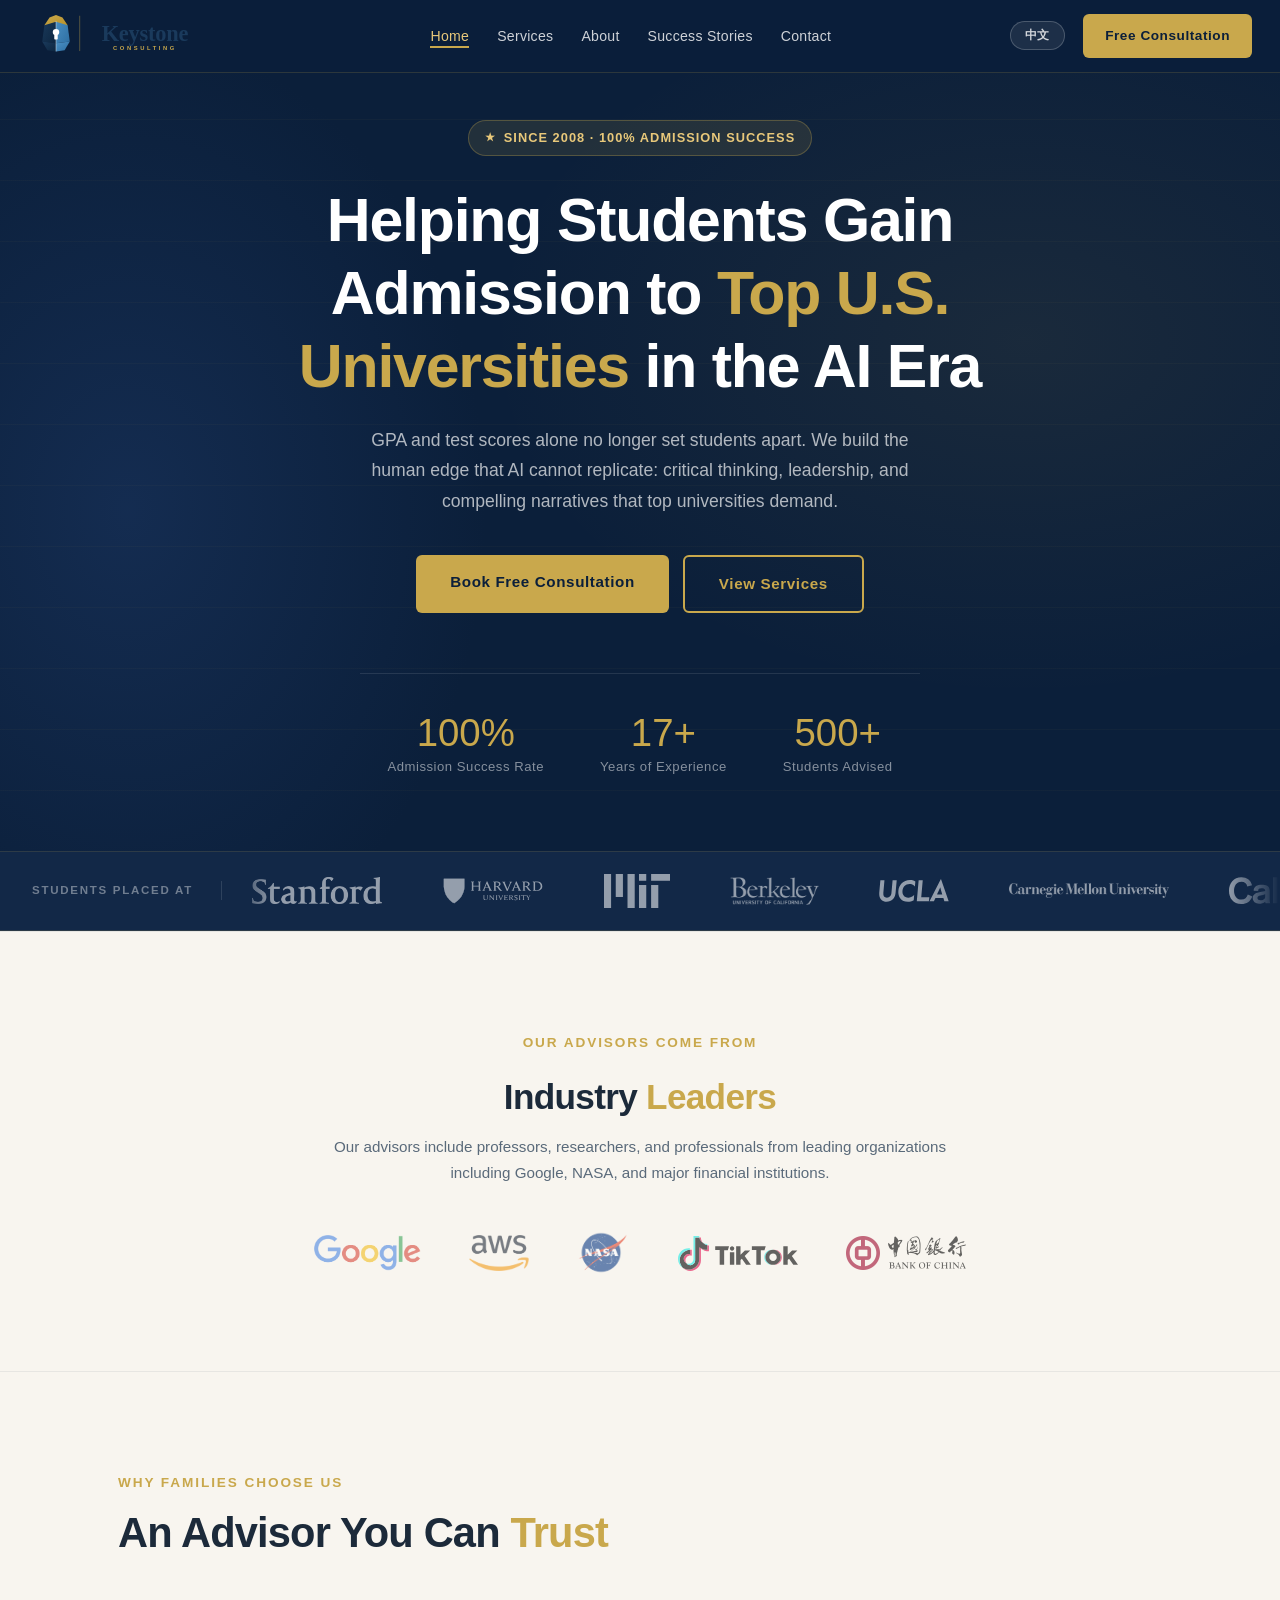
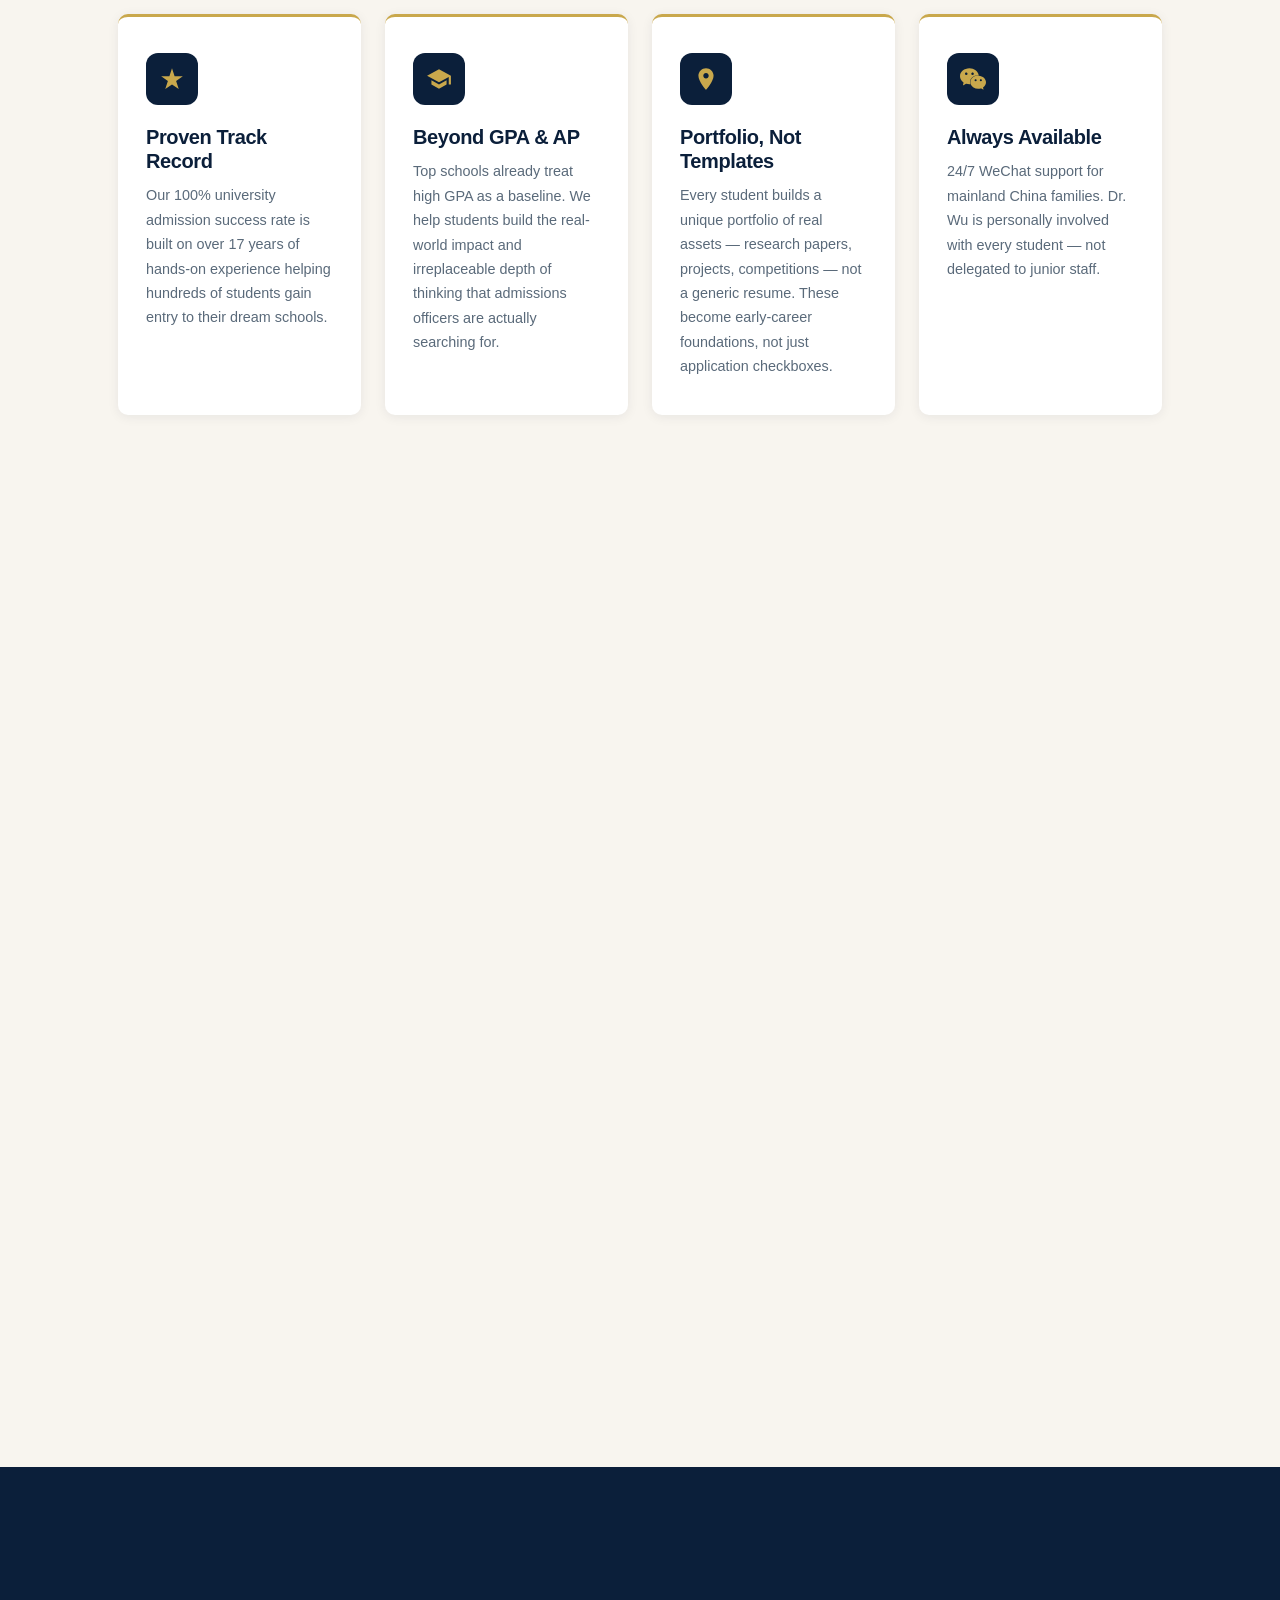
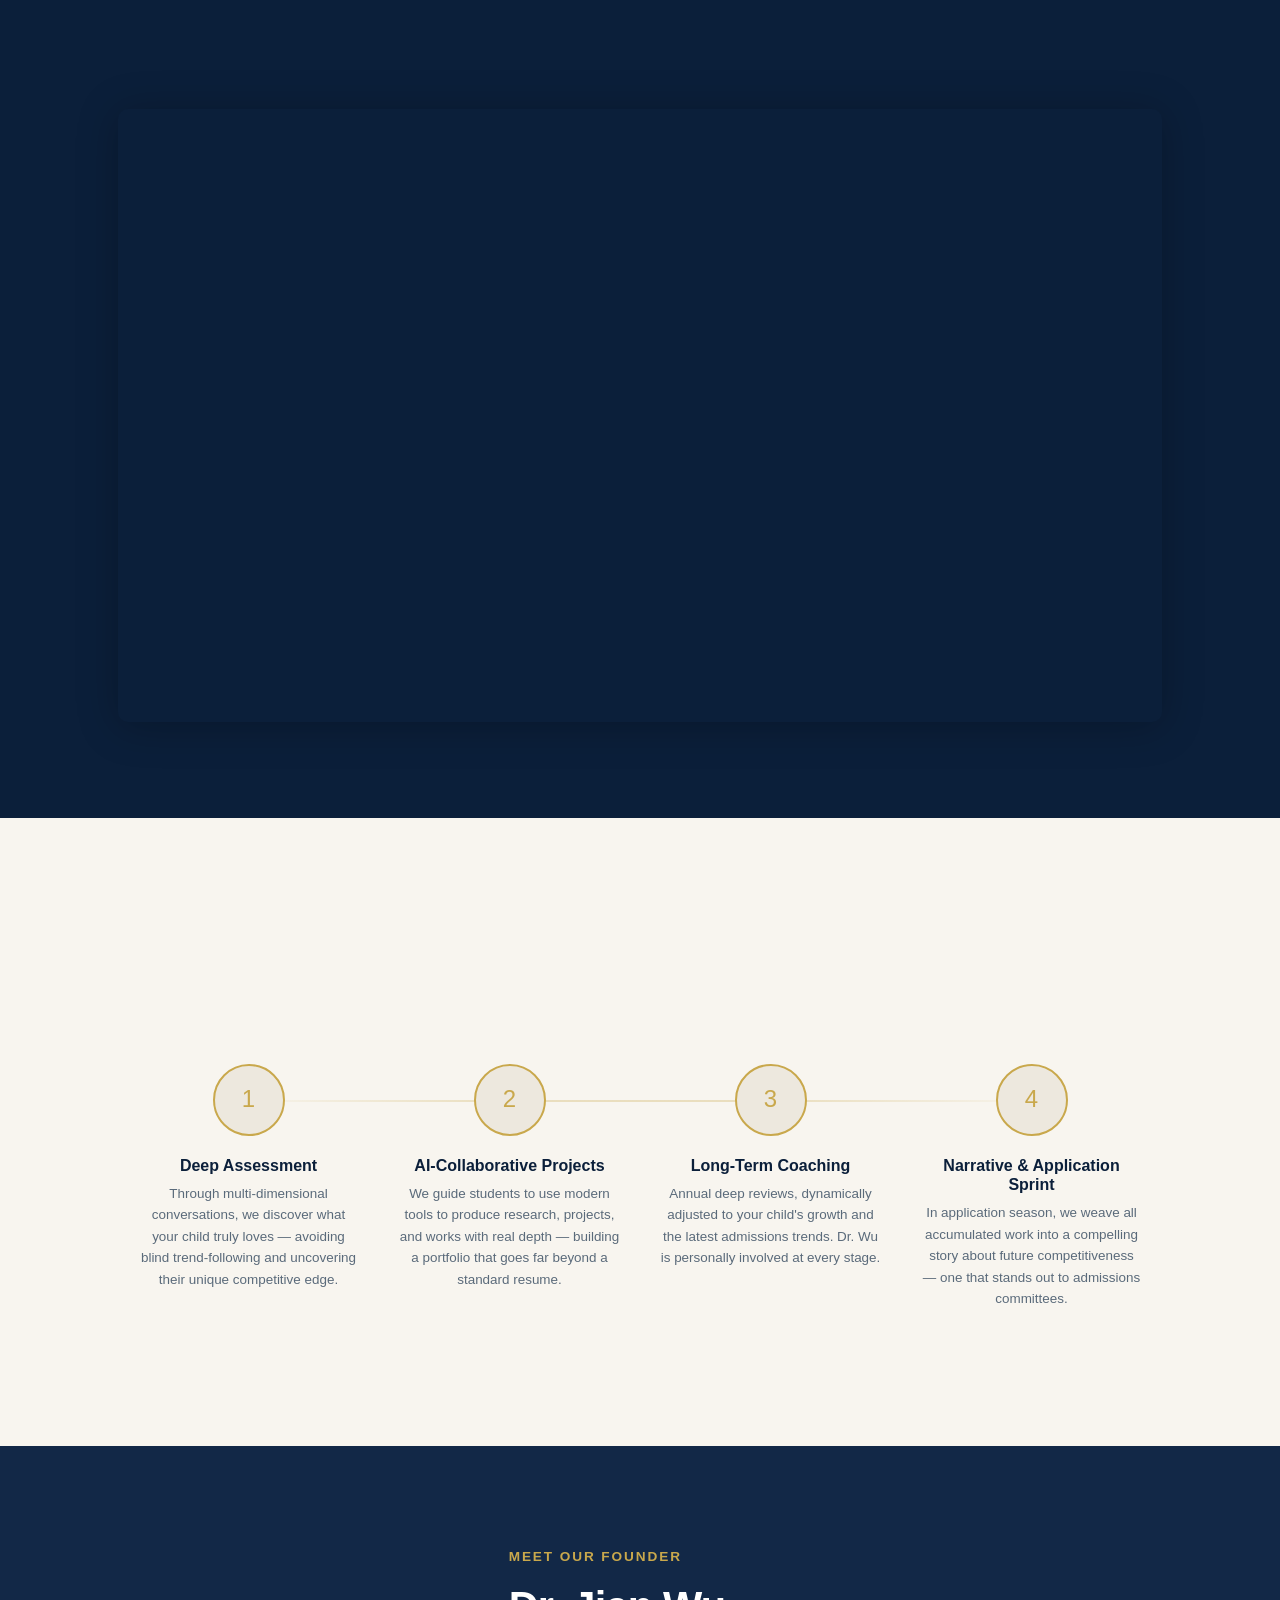
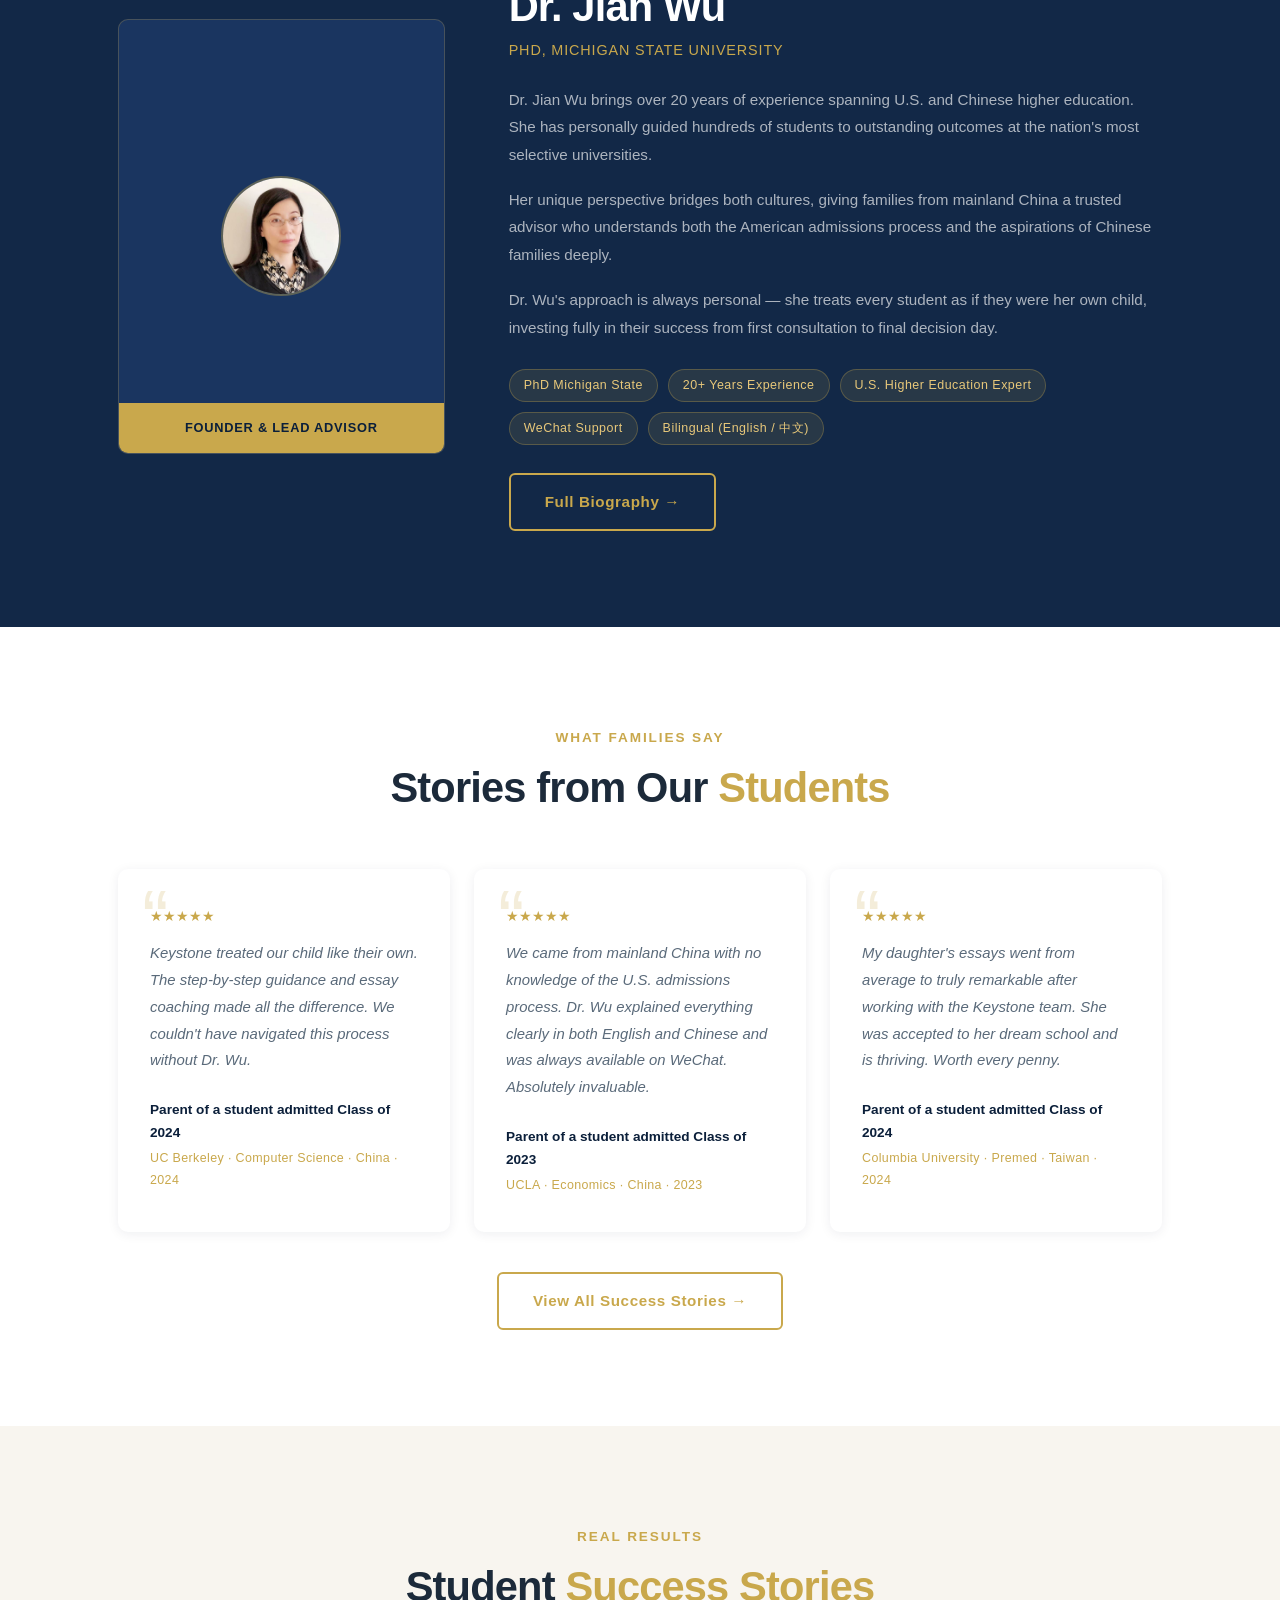
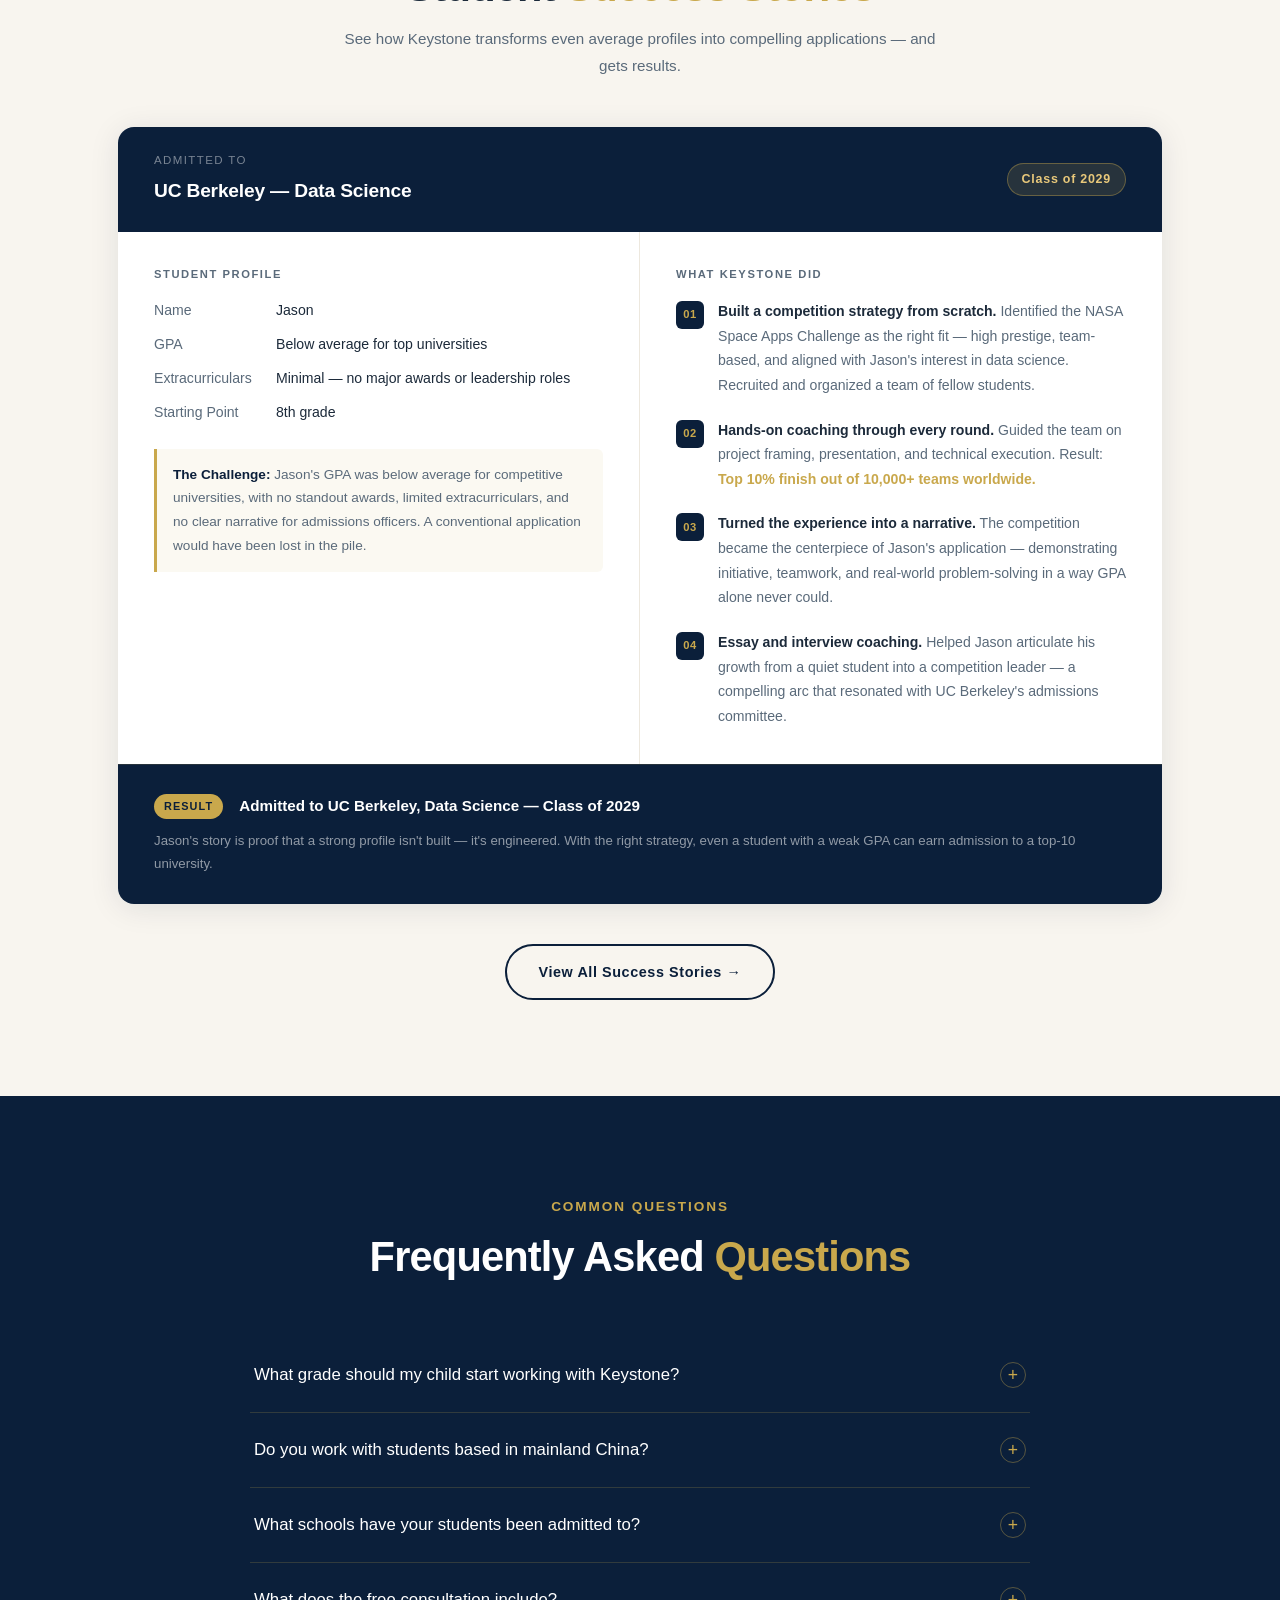
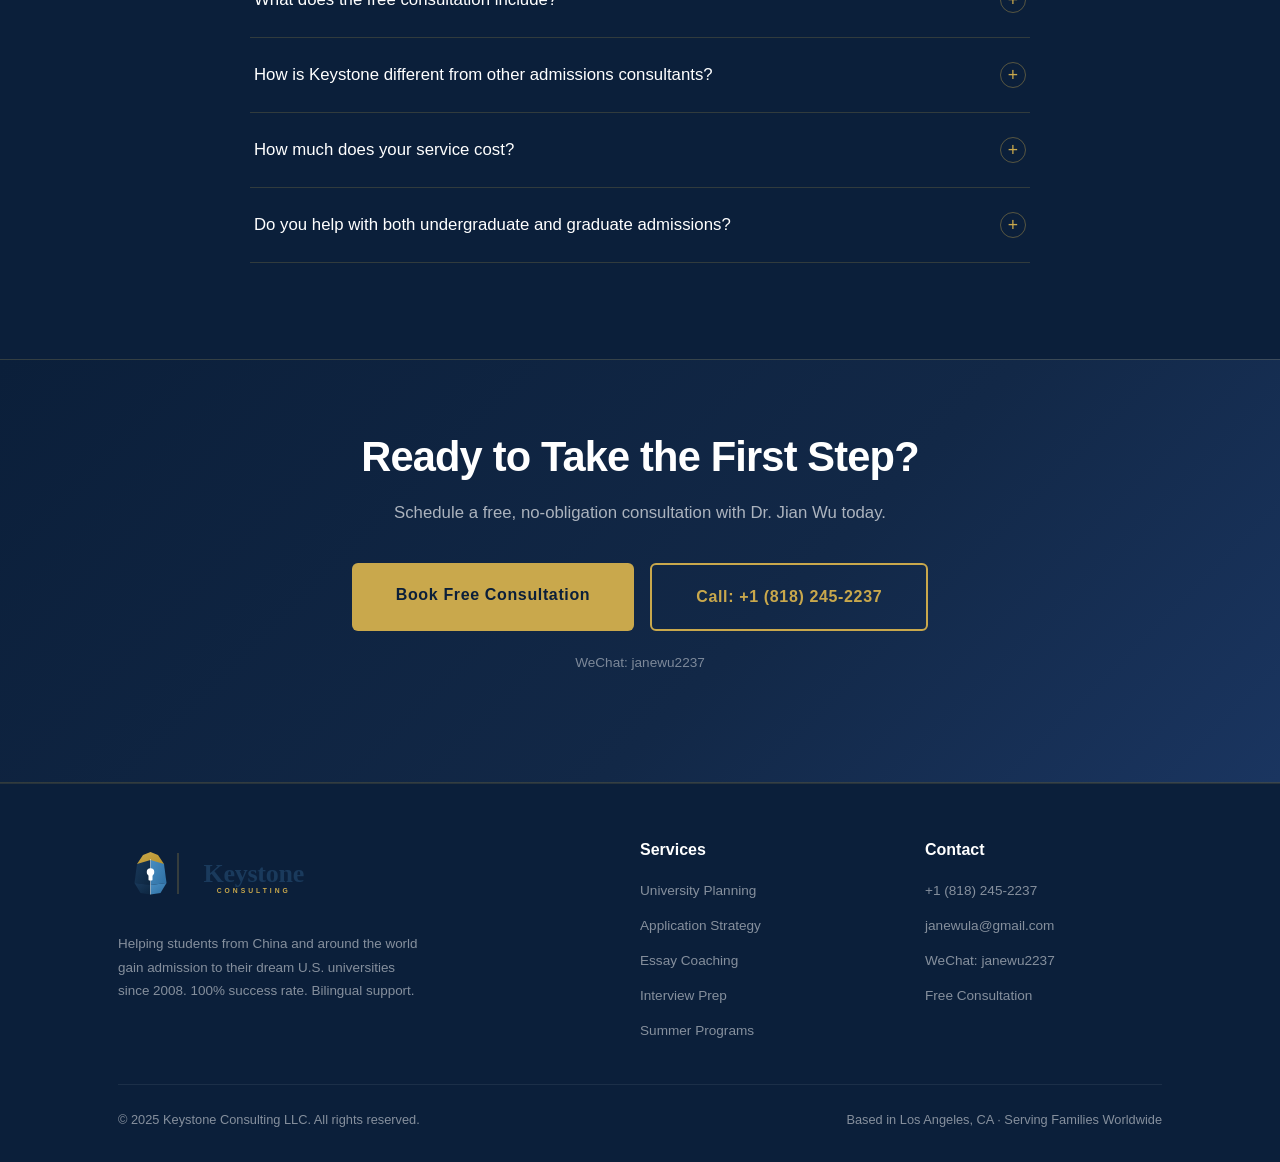
==== index.html @ 1907c6a5 "Content: update hero headline/subtitle for AI era messaging, remove em dashes Co-Authored-By: Claude" ====
<!DOCTYPE html>
<html lang="en">
<head>
  <meta charset="UTF-8" />
  <meta name="viewport" content="width=device-width, initial-scale=1.0" />
  <title>Keystone Consulting LLC — Elite U.S. University Admissions Advising</title>
  <meta name="description" content="Keystone Consulting LLC helps students gain admission to top U.S. universities including Stanford, Harvard, MIT, UCLA, and UC Berkeley. 100% success rate since 2008. Bilingual English/Chinese support." />
  <meta property="og:title" content="Keystone Consulting LLC" />
  <meta property="og:description" content="100% admission success rate since 2008. Personalized U.S. university advising for families worldwide." />
  <meta property="og:type" content="website" />
  <!-- China-safe: system fonts only, no external CDN -->
  <link rel="stylesheet" href="./css/styles.css" />
</head>
<body>

<!-- ── NAV (injected by main.js) ─────────────────────────── -->
<div id="nav-root"></div>

<!-- ── HERO ───────────────────────────────────────────────── -->
<section class="hero">
  <div class="hero-bg"></div>
  <div class="hero-lines"></div>

  <div class="container hero-inner">
    <div class="hero-badge" data-i18n="home.hero_badge">Since 2008 · 100% Admission Success</div>
    <h1 data-i18n-html="home.hero_h1">Helping Students Gain Admission to <em>Top U.S. Universities</em> in the AI Era</h1>
    <p class="hero-sub" data-i18n="home.hero_sub">GPA and test scores alone no longer set students apart. We build the human edge that AI cannot replicate: critical thinking, leadership, and compelling narratives that top universities demand.</p>
    <div class="hero-actions">
      <a href="./pages/contact.html" class="btn btn-primary" data-i18n="home.hero_cta1">Book Free Consultation</a>
      <a href="./pages/services.html" class="btn btn-outline" data-i18n="home.hero_cta2">View Services</a>
    </div>
    <div class="hero-stats">
      <div>
        <div class="stat-num" data-i18n="home.stat1_num">100%</div>
        <div class="stat-label" data-i18n="home.stat1_label">Admission Success Rate</div>
      </div>
      <div>
        <div class="stat-num" data-i18n="home.stat2_num">17+</div>
        <div class="stat-label" data-i18n="home.stat2_label">Years of Experience</div>
      </div>
      <div>
        <div class="stat-num" data-i18n="home.stat3_num">500+</div>
        <div class="stat-label" data-i18n="home.stat3_label">Students Advised</div>
      </div>
    </div>
  </div>

</section>

<div class="schools-strip">
  <span class="schools-label" data-i18n="home.schools_label">Students placed at</span>
  <div class="marquee-track-wrap">
    <div class="marquee-track">
      <!-- set 1 -->
      <img src="./assets/logos/stanford.png"        alt="Stanford"        class="school-logo school-logo--wide">
      <img src="./assets/logos/harvard.svg"         alt="Harvard"         class="school-logo">
      <img src="./assets/logos/mit.png"             alt="MIT"             class="school-logo school-logo--square">
      <img src="./assets/logos/berkeley.png"        alt="UC Berkeley"     class="school-logo">
      <img src="./assets/logos/ucla.svg"            alt="UCLA"            class="school-logo school-logo--square">
      <img src="./assets/logos/carnegie_mellon.png" alt="Carnegie Mellon" class="school-logo school-logo--xwide">
      <img src="./assets/logos/caltech.svg"         alt="Caltech"         class="school-logo">
      <img src="./assets/logos/brown.png"           alt="Brown"           class="school-logo school-logo--wide">
      <img src="./assets/logos/yale.png"            alt="Yale"            class="school-logo school-logo--square">
      <!-- set 2 (duplicate for seamless loop) -->
      <img src="./assets/logos/stanford.png"        alt="Stanford"        class="school-logo school-logo--wide" aria-hidden="true">
      <img src="./assets/logos/harvard.svg"         alt="Harvard"         class="school-logo" aria-hidden="true">
      <img src="./assets/logos/mit.png"             alt="MIT"             class="school-logo school-logo--square" aria-hidden="true">
      <img src="./assets/logos/berkeley.png"        alt="UC Berkeley"     class="school-logo" aria-hidden="true">
      <img src="./assets/logos/ucla.svg"            alt="UCLA"            class="school-logo school-logo--square" aria-hidden="true">
      <img src="./assets/logos/carnegie_mellon.png" alt="Carnegie Mellon" class="school-logo school-logo--xwide" aria-hidden="true">
      <img src="./assets/logos/caltech.svg"         alt="Caltech"         class="school-logo" aria-hidden="true">
      <img src="./assets/logos/brown.png"           alt="Brown"           class="school-logo school-logo--wide" aria-hidden="true">
      <img src="./assets/logos/yale.png"            alt="Yale"            class="school-logo school-logo--square" aria-hidden="true">
    </div>
  </div>
</div>

<!-- ── INDUSTRY ADVISORS SECTION ─────────────────────────── -->
<section class="section industry-section" id="advisors">
  <div class="container">
    <div class="reveal" style="text-align:center; margin-bottom:40px;">
      <span class="label" data-i18n="home.industry_label">Our Advisors Come From</span>
      <h2 data-i18n-html="home.industry_h2">Industry <span class="gold">Leaders</span></h2>
      <p class="industry-sub" data-i18n="home.industry_sub">Our advisory network includes professionals from the world's most prestigious technology, finance, and research institutions — bringing real-world insight to every student's application.</p>
    </div>
    <div class="industry-logos reveal">
      <img src="./assets/logos/google.png"      alt="Google"        class="industry-logo industry-logo--wide">
      <img src="./assets/logos/aws.png"         alt="Amazon / AWS"  class="industry-logo industry-logo--wide">
      <img src="./assets/logos/nasa.png"        alt="NASA"          class="industry-logo industry-logo--square">
      <img src="./assets/logos/tiktok.svg"      alt="TikTok"        class="industry-logo industry-logo--wide">
      <img src="./assets/logos/bankofchina.png" alt="Bank of China" class="industry-logo industry-logo--xwide">
    </div>
  </div>
</section>

<!-- ── WHY US ─────────────────────────────────────────────── -->
<section class="section" id="why">
  <div class="container">
    <div class="reveal">
      <span class="label" data-i18n="home.why_label">Why Families Choose Us</span>
      <h2 data-i18n-html="home.why_h2">An Advisor You Can <span class="gold">Trust</span></h2>
    </div>
    <div class="why-grid">
      <div class="why-card reveal">
        <div class="why-icon">
          <!-- Trophy / star award -->
          <svg viewBox="0 0 24 24" fill="currentColor" aria-hidden="true"><path d="M12 2l2.4 7.4H22l-6.2 4.5 2.4 7.4L12 17l-6.2 4.3 2.4-7.4L2 9.4h7.6z"/></svg>
        </div>
        <h3 data-i18n="home.why1_title">Proven Track Record</h3>
        <p data-i18n="home.why1_body">Our 100% university admission success rate is built on over 17 years of hands-on experience helping hundreds of students gain entry to their dream schools.</p>
      </div>
      <div class="why-card reveal">
        <div class="why-icon">
          <!-- Graduation cap -->
          <svg viewBox="0 0 24 24" fill="currentColor" aria-hidden="true"><path d="M12 3L1 9l11 6 9-4.91V17h2V9L12 3zM5 13.18v4L12 21l7-3.82v-4L12 17l-7-3.82z"/></svg>
        </div>
        <h3 data-i18n="home.why2_title">Elite Advisors</h3>
        <p data-i18n="home.why2_body">Our team includes U.S. university professors and former admissions officers who know exactly what top schools are looking for in a candidate.</p>
      </div>
      <div class="why-card reveal">
        <div class="why-icon">
          <!-- Personalized roadmap / person with path -->
          <svg viewBox="0 0 24 24" fill="currentColor" aria-hidden="true"><path d="M12 2C8.13 2 5 5.13 5 9c0 5.25 7 13 7 13s7-7.75 7-13c0-3.87-3.13-7-7-7zm0 9.5c-1.38 0-2.5-1.12-2.5-2.5s1.12-2.5 2.5-2.5 2.5 1.12 2.5 2.5-1.12 2.5-2.5 2.5z"/></svg>
        </div>
        <h3 data-i18n="home.why3_title">Fully Personalized</h3>
        <p data-i18n="home.why3_body">Every student receives a unique roadmap — from course selection and extracurriculars to essay coaching and interview preparation. No templates, no shortcuts.</p>
      </div>
      <div class="why-card reveal">
        <div class="why-icon">
          <!-- WeChat Simple Icon -->
          <svg viewBox="0 0 24 24" fill="currentColor" aria-hidden="true"><path d="M8.691 2.188C3.891 2.188 0 5.476 0 9.53c0 2.212 1.17 4.203 3.002 5.55a.59.59 0 0 1 .213.665l-.39 1.48c-.019.07-.048.141-.048.213 0 .163.13.295.29.295a.326.326 0 0 0 .167-.054l1.903-1.114a.864.864 0 0 1 .717-.098 10.16 10.16 0 0 0 2.837.403c.276 0 .543-.027.811-.05-.857-2.578.157-4.972 1.932-6.446 1.703-1.415 3.882-1.98 5.853-1.838-.576-3.583-4.196-6.348-8.596-6.348zM5.785 5.991c.642 0 1.162.529 1.162 1.18a1.17 1.17 0 0 1-1.162 1.178A1.17 1.17 0 0 1 4.623 7.17c0-.651.52-1.18 1.162-1.18zm5.813 0c.642 0 1.162.529 1.162 1.18a1.17 1.17 0 0 1-1.162 1.178 1.17 1.17 0 0 1-1.162-1.178c0-.651.52-1.18 1.162-1.18zm5.34 2.867c-1.797-.052-3.746.512-5.28 1.786-1.72 1.428-2.687 3.72-1.78 6.22.942 2.453 3.666 4.229 6.884 4.229.826 0 1.622-.12 2.361-.336a.722.722 0 0 1 .598.082l1.584.926a.272.272 0 0 0 .14.047c.134 0 .24-.111.24-.247 0-.06-.023-.12-.038-.177l-.327-1.233a.582.582 0 0 1-.023-.156.49.49 0 0 1 .201-.398C23.024 18.48 24 16.82 24 14.98c0-3.21-2.931-5.837-6.656-6.088V8.89c-.135-.01-.27-.027-.407-.03zm-2.53 3.274c.535 0 .969.44.969.982a.976.976 0 0 1-.969.983.976.976 0 0 1-.969-.983c0-.542.434-.982.97-.982zm4.844 0c.535 0 .969.44.969.982a.976.976 0 0 1-.969.983.976.976 0 0 1-.969-.983c0-.542.434-.982.969-.982z"/></svg>
        </div>
        <h3 data-i18n="home.why4_title">Always Available</h3>
        <p data-i18n="home.why4_body">24/7 communication for parents and students. We support WeChat for mainland China families and ensure you are never left without an answer when it matters most.</p>
      </div>
    </div>
  </div>
</section>

<!-- ── AI DIFFERENTIATION ─────────────────────────────────── -->
<section class="section section--cream" id="ai-edge">
  <div class="container">
    <div class="reveal text-center">
      <span class="label" data-i18n="home.ai_label">Our Edge</span>
      <h2 data-i18n-html="home.ai_h2">Beyond GPA: Building <span class="gold">AI-Era Advantage</span></h2>
      <p class="section-sub" data-i18n="home.ai_sub">While most consultants optimize GPAs and AP scores, Dr. Wu focuses on building skills that AI can never replace — and that top universities actually want.</p>
    </div>
    <div class="ai-grid">
      <div class="ai-card reveal">
        <div class="ai-card-icon">
          <svg viewBox="0 0 24 24" fill="currentColor" aria-hidden="true"><path d="M9 21c0 .55.45 1 1 1h4c.55 0 1-.45 1-1v-1H9v1zm3-19C8.14 2 5 5.14 5 9c0 2.38 1.19 4.47 3 5.74V17c0 .55.45 1 1 1h6c.55 0 1-.45 1-1v-2.26c1.81-1.27 3-3.36 3-5.74 0-3.86-3.14-7-7-7zm2.85 11.1l-.85.6V16h-4v-2.3l-.85-.6C7.8 12.16 7 10.63 7 9c0-2.76 2.24-5 5-5s5 2.24 5 5c0 1.63-.8 3.16-2.15 4.1z"/></svg>
        </div>
        <h3 data-i18n="home.ai1_title">Define the Problem</h3>
        <p data-i18n="home.ai1_body">AI solves standardized problems efficiently — but humans define the direction. We train students to ask the right questions, identify real-world challenges, and make value judgments that no algorithm can replicate.</p>
      </div>
      <div class="ai-card reveal">
        <div class="ai-card-icon">
          <svg viewBox="0 0 24 24" fill="currentColor" aria-hidden="true"><path d="M19 3H5c-1.1 0-2 .9-2 2v14c0 1.1.9 2 2 2h14c1.1 0 2-.9 2-2V5c0-1.1-.9-2-2-2zm-5 14H7v-2h7v2zm3-4H7v-2h10v2zm0-4H7V7h10v2z"/></svg>
        </div>
        <h3 data-i18n="home.ai2_title">Portfolio Over Resume</h3>
        <p data-i18n="home.ai2_body">University brand names are diluting. We help students build real assets — research papers, community projects, startup attempts. These aren't just application boosters; they are early-career foundations that last a lifetime.</p>
      </div>
      <div class="ai-card reveal">
        <div class="ai-card-icon">
          <svg viewBox="0 0 24 24" fill="currentColor" aria-hidden="true"><path d="M12 17.27L18.18 21l-1.64-7.03L22 9.24l-7.19-.61L12 2 9.19 8.63 2 9.24l5.46 4.73L5.82 21z"/></svg>
        </div>
        <h3 data-i18n="home.ai3_title">The 5C Moat</h3>
        <p data-i18n-html="home.ai3_body">We cultivate the five qualities AI cannot replace: <strong>Curiosity, Courage, Creativity, Empathy, and Communication</strong>. These are the human traits that elite admissions officers are genuinely looking for — and that define success after graduation.</p>
      </div>
    </div>
    <div class="ai-question reveal">
      <p data-i18n="home.ai_question">In the AI era, are you still only buying real estate in good school districts, enrolling in coding bootcamps, and saving education funds — without teaching your child the skills AI can never take away?</p>
    </div>
  </div>
</section>

<!-- ── SERVICES PREVIEW ────────────────────────────────────── -->
<section class="section section--dark" id="services">
  <div class="container">
    <div class="reveal">
      <span class="label" data-i18n="home.svc_label">What We Do</span>
      <h2 data-i18n-html="home.svc_h2">Comprehensive <span class="gold">Admissions Support</span></h2>
    </div>
    <div class="services-grid">
      <div class="service-item reveal">
        <div class="service-num">01</div>
        <h3 data-i18n="home.svc1_title">Dream School Planning</h3>
        <p data-i18n="home.svc1_body">Identifying the best-fit universities and majors tailored to your child's unique strengths, goals, and academic profile.</p>
        <a href="./pages/services.html" class="service-link" data-i18n="home.svc_more">Learn More →</a>
      </div>
      <div class="service-item reveal">
        <div class="service-num">02</div>
        <h3 data-i18n="home.svc2_title">Standout Applications</h3>
        <p data-i18n="home.svc2_body">We craft compelling narratives that showcase each student's achievements and personality to genuinely differentiate them from thousands of applicants.</p>
        <a href="./pages/services.html" class="service-link" data-i18n="home.svc_more">Learn More →</a>
      </div>
      <div class="service-item reveal">
        <div class="service-num">03</div>
        <h3 data-i18n="home.svc3_title">Essay & Interview Coaching</h3>
        <p data-i18n="home.svc3_body">Memorable personal statements, supplemental essays, and interview preparation that build confidence and leave a lasting impression.</p>
        <a href="./pages/services.html" class="service-link" data-i18n="home.svc_more">Learn More →</a>
      </div>
      <div class="service-item reveal">
        <div class="service-num">04</div>
        <h3 data-i18n="home.svc4_title">Academic & Activities Strategy</h3>
        <p data-i18n="home.svc4_body">Strategic course selection, extracurricular planning, volunteering, and internship guidance to maximize your child's competitive profile.</p>
        <a href="./pages/services.html" class="service-link" data-i18n="home.svc_more">Learn More →</a>
      </div>
      <div class="service-item reveal">
        <div class="service-num">05</div>
        <h3 data-i18n="home.svc5_title">Summer & Research Programs</h3>
        <p data-i18n="home.svc5_body">Exclusive access to research and summer opportunities at UC Berkeley, UCLA, and Stanford through our trusted partner network.</p>
        <a href="./pages/services.html" class="service-link" data-i18n="home.svc_more">Learn More →</a>
      </div>
      <div class="service-item reveal">
        <div class="service-num">06</div>
        <h3 data-i18n="home.svc6_title">Competitions & Hackathons</h3>
        <p data-i18n="home.svc6_body">We connect students with partner-run competitions and hackathons that build real-world experience and add distinction to any application.</p>
        <a href="./pages/services.html" class="service-link" data-i18n="home.svc_more">Learn More →</a>
      </div>
    </div>
  </div>
</section>

<!-- ── PROCESS ─────────────────────────────────────────────── -->
<section class="section section--cream" id="process">
  <div class="container">
    <div class="reveal text-center">
      <span class="label" data-i18n="home.process_label">How It Works</span>
      <h2 data-i18n-html="home.process_h2">A Simple, <span class="gold">Parent-Friendly</span> Process</h2>
    </div>
    <div class="process-steps">
      <div class="step reveal">
        <div class="step-circle">1</div>
        <h4 data-i18n="home.step1_title">Deep Assessment</h4>
        <p data-i18n="home.step1_body">Through multi-dimensional conversations, we discover what your child truly loves — avoiding blind trend-following and uncovering their unique competitive edge.</p>
      </div>
      <div class="step reveal">
        <div class="step-circle">2</div>
        <h4 data-i18n="home.step2_title">AI-Collaborative Projects</h4>
        <p data-i18n="home.step2_body">We guide students to use modern tools to produce research, projects, and works with real depth — building a portfolio that goes far beyond a standard resume.</p>
      </div>
      <div class="step reveal">
        <div class="step-circle">3</div>
        <h4 data-i18n="home.step3_title">Long-Term Coaching</h4>
        <p data-i18n="home.step3_body">Annual deep reviews, dynamically adjusted to your child's growth and the latest admissions trends. Dr. Wu is personally involved at every stage.</p>
      </div>
      <div class="step reveal">
        <div class="step-circle">4</div>
        <h4 data-i18n="home.step4_title">Narrative & Application Sprint</h4>
        <p data-i18n="home.step4_body">In application season, we weave all accumulated work into a compelling story about future competitiveness — one that stands out to admissions committees.</p>
      </div>
    </div>
  </div>
</section>

<!-- ── FOUNDER SNIPPET ─────────────────────────────────────── -->
<section class="section section--mid" id="about">
  <div class="container">
    <div class="founder-inner">
      <div class="reveal">
        <div class="founder-portrait">
          <div class="founder-portrait-inner">
            <img src="assets/images/jian_wu.jpg" alt="Dr. Jian Wu" style="width:100%;height:100%;object-fit:cover;border-radius:inherit;">
          </div>
          <div class="founder-portrait-badge" data-i18n="home.founder_badge">Founder & Lead Advisor</div>
        </div>
      </div>
      <div class="founder-content reveal">
        <span class="label" data-i18n="home.founder_label">Meet Our Founder</span>
        <h2 data-i18n="home.founder_name">Dr. Jian Wu</h2>
        <div class="founder-title" data-i18n="home.founder_title">PhD, Michigan State University</div>
        <p data-i18n="home.founder_p1">Dr. Jian Wu brings over 20 years of experience spanning U.S. and Chinese higher education. She has personally guided hundreds of students to outstanding outcomes at the nation's most selective universities.</p>
        <p data-i18n="home.founder_p2">Her unique perspective bridges both cultures, giving families from mainland China a trusted advisor who understands both the American admissions process and the aspirations of Chinese families deeply.</p>
        <p data-i18n="home.founder_p3">Dr. Wu's approach is always personal — she treats every student as if they were her own child, investing fully in their success from first consultation to final decision day.</p>
        <div class="founder-creds">
          <span class="cred-tag" data-i18n="home.cred1">PhD Michigan State</span>
          <span class="cred-tag" data-i18n="home.cred2">20+ Years Experience</span>
          <span class="cred-tag" data-i18n="home.cred3">U.S. Higher Education Expert</span>
          <span class="cred-tag" data-i18n="home.cred4">WeChat Support</span>
          <span class="cred-tag" data-i18n="home.cred5">Bilingual (English / 中文)</span>
        </div>
        <div style="margin-top:28px;">
          <a href="./pages/about.html" class="btn btn-outline" data-i18n="home.founder_link">Full Biography →</a>
        </div>
      </div>
    </div>
  </div>
</section>

<!-- ── TESTIMONIALS ────────────────────────────────────────── -->
<section class="section section--white" id="testimonials">
  <div class="container">
    <div class="reveal text-center">
      <span class="label" data-i18n="home.testi_label">What Families Say</span>
      <h2 data-i18n-html="home.testi_h2">Stories from Our <span class="gold">Students</span></h2>
    </div>
    <div class="testimonials-grid">
      <div class="t-card reveal">
        <div class="t-stars">★★★★★</div>
        <p class="t-body" data-i18n="home.t1_body">Keystone treated our child like their own. The step-by-step guidance and essay coaching made all the difference. We couldn't have navigated this process without Dr. Wu.</p>
        <div class="t-author" data-i18n="home.t1_author">Parent of a student admitted Class of 2024</div>
        <div class="t-meta" data-i18n="home.t1_meta">UC Berkeley · Computer Science · China · 2024</div>
      </div>
      <div class="t-card reveal">
        <div class="t-stars">★★★★★</div>
        <p class="t-body" data-i18n="home.t2_body">We came from mainland China with no knowledge of the U.S. admissions process. Dr. Wu explained everything clearly in both English and Chinese and was always available on WeChat. Absolutely invaluable.</p>
        <div class="t-author" data-i18n="home.t2_author">Parent of a student admitted Class of 2023</div>
        <div class="t-meta" data-i18n="home.t2_meta">UCLA · Economics · China · 2023</div>
      </div>
      <div class="t-card reveal">
        <div class="t-stars">★★★★★</div>
        <p class="t-body" data-i18n="home.t3_body">My daughter's essays went from average to truly remarkable after working with the Keystone team. She was accepted to her dream school and is thriving. Worth every penny.</p>
        <div class="t-author" data-i18n="home.t3_author">Parent of a student admitted Class of 2024</div>
        <div class="t-meta" data-i18n="home.t3_meta">Columbia University · Premed · Taiwan · 2024</div>
      </div>
    </div>
    <div style="text-align:center; margin-top:40px;">
      <a href="./pages/success-stories.html" class="btn btn-outline">View All Success Stories →</a>
    </div>
  </div>
</section>

<!-- ── CASE STUDIES ───────────────────────────────────────── -->
<section class="section section--cream" id="case-studies">
  <div class="container">
    <div class="reveal text-center">
      <span class="label" data-i18n="home.case_label">Real Results</span>
      <h2 data-i18n-html="home.case_h2">Student <span class="gold">Success Stories</span></h2>
      <p class="section-sub" data-i18n="home.case_sub">See how Keystone transforms even average profiles into compelling applications — and gets results.</p>
    </div>

    <div class="case-card reveal">
      <div class="case-header">
        <div class="case-admitted">
          <span class="case-admitted-label" data-i18n="home.case1_admitted_label">Admitted to</span>
          <span class="case-admitted-school" data-i18n="home.case1_school">UC Berkeley — Data Science</span>
        </div>
        <div class="case-tag" data-i18n="home.case1_tag">Class of 2029</div>
      </div>
      <div class="case-body">
        <div class="case-col">
          <h4 class="case-section-title" data-i18n="home.case1_profile_title">Student Profile</h4>
          <ul class="case-profile-list">
            <li><span class="case-key" data-i18n="home.case1_k1">Name</span><span class="case-val">Jason</span></li>
            <li><span class="case-key" data-i18n="home.case1_k2">GPA</span><span class="case-val" data-i18n="home.case1_v2">Below average for top universities</span></li>
            <li><span class="case-key" data-i18n="home.case1_k3">Extracurriculars</span><span class="case-val" data-i18n="home.case1_v3">Minimal — no major awards or leadership roles</span></li>
            <li><span class="case-key" data-i18n="home.case1_k4">Starting Point</span><span class="case-val" data-i18n="home.case1_v4">8th grade</span></li>
          </ul>
          <div class="case-challenge" data-i18n-html="home.case1_challenge"><strong>The Challenge:</strong> Jason's GPA was below average for competitive universities, with no standout awards, limited extracurriculars, and no clear narrative for admissions officers. A conventional application would have been lost in the pile.</div>
        </div>
        <div class="case-col">
          <h4 class="case-section-title" data-i18n="home.case1_actions_title">What Keystone Did</h4>
          <ul class="case-actions">
            <li>
              <div class="case-action-icon">01</div>
              <div data-i18n-html="home.case1_a1"><strong>Built a competition strategy from scratch.</strong> Identified the NASA Space Apps Challenge as the right fit — high prestige, team-based, and aligned with Jason's interest in data science. Recruited and organized a team of fellow students.</div>
            </li>
            <li>
              <div class="case-action-icon">02</div>
              <div data-i18n-html="home.case1_a2"><strong>Hands-on coaching through every round.</strong> Guided the team on project framing, presentation, and technical execution. Result: <em>Top 10% finish out of 10,000+ teams worldwide.</em></div>
            </li>
            <li>
              <div class="case-action-icon">03</div>
              <div data-i18n-html="home.case1_a3"><strong>Turned the experience into a narrative.</strong> The competition became the centerpiece of Jason's application — demonstrating initiative, teamwork, and real-world problem-solving in a way GPA alone never could.</div>
            </li>
            <li>
              <div class="case-action-icon">04</div>
              <div data-i18n-html="home.case1_a4"><strong>Essay and interview coaching.</strong> Helped Jason articulate his growth from a quiet student into a competition leader — a compelling arc that resonated with UC Berkeley's admissions committee.</div>
            </li>
          </ul>
        </div>
      </div>
      <div class="case-result">
        <div class="case-result-inner">
          <span class="case-result-label" data-i18n="home.case1_result_label">Result</span>
          <span class="case-result-text" data-i18n="home.case1_result_text">Admitted to UC Berkeley, Data Science — Class of 2029</span>
        </div>
        <p class="case-result-note" data-i18n="home.case1_result_note">Jason's story is proof that a strong profile isn't built — it's engineered. With the right strategy, even a student with a modest background can earn admission to a top-10 university.</p>
      </div>
    </div>

    <div style="text-align:center; margin-top:40px;">
      <a href="./pages/success-stories.html" class="btn btn-outline-navy" data-i18n="home.case_cta">View All Success Stories →</a>
    </div>
  </div>
</section>

<!-- ── FAQ ────────────────────────────────────────────────── -->
<section class="section section--dark" id="faq">
  <div class="container">
    <div class="reveal text-center">
      <span class="label" data-i18n="home.faq_label">Common Questions</span>
      <h2 data-i18n-html="home.faq_h2">Frequently Asked <span class="gold">Questions</span></h2>
    </div>
    <div class="faq-list">

      <div class="faq-item">
        <button class="faq-q">
          <span data-i18n="home.faq1_q">What grade should my child start working with Keystone?</span>
          <span class="faq-icon">+</span>
        </button>
        <div class="faq-a" data-i18n="home.faq1_a">The earlier the better — ideally in 9th or 10th grade. Starting early allows us to shape course selection, build extracurricular profiles, and identify research or summer opportunities that significantly strengthen applications. That said, we also work with 11th and 12th graders and have an excellent track record helping students who come to us later.</div>
      </div>

      <div class="faq-item">
        <button class="faq-q">
          <span data-i18n="home.faq2_q">Do you work with students based in mainland China?</span>
          <span class="faq-icon">+</span>
        </button>
        <div class="faq-a" data-i18n="home.faq2_a">Absolutely. Many of our students and families are based in mainland China. We fully support WeChat communication and are available 24/7 to accommodate time zone differences. Dr. Wu is bilingual and our entire process is designed to be accessible from China.</div>
      </div>

      <div class="faq-item">
        <button class="faq-q">
          <span data-i18n="home.faq3_q">What schools have your students been admitted to?</span>
          <span class="faq-icon">+</span>
        </button>
        <div class="faq-a" data-i18n="home.faq3_a">Our students have been admitted to top universities including Stanford, Harvard, MIT, UC Berkeley, UCLA, Columbia, and many other highly selective schools across the United States. We take pride in our 100% admission success rate since 2008.</div>
      </div>

      <div class="faq-item">
        <button class="faq-q">
          <span data-i18n="home.faq4_q">What does the free consultation include?</span>
          <span class="faq-icon">+</span>
        </button>
        <div class="faq-a" data-i18n="home.faq4_a">The free consultation is a no-obligation, one-on-one session with Dr. Wu. We discuss your child's current academic standing, interests, and target universities. By the end of the call, you will have a preliminary understanding of their college readiness and a potential roadmap forward.</div>
      </div>

      <div class="faq-item">
        <button class="faq-q">
          <span data-i18n="home.faq5_q">How is Keystone different from other admissions consultants?</span>
          <span class="faq-icon">+</span>
        </button>
        <div class="faq-a" data-i18n="home.faq5_a">Our advisors include actual U.S. university professors and former admissions officers — not just tutors. We offer a truly personalized, hands-on approach where Dr. Wu is directly involved with every student. Our bilingual support and 24/7 availability make us especially effective for families from China navigating the U.S. admissions system.</div>
      </div>

      <div class="faq-item">
        <button class="faq-q">
          <span data-i18n="home.faq6_q">How much does your service cost?</span>
          <span class="faq-icon">+</span>
        </button>
        <div class="faq-a" data-i18n="home.faq6_a">Pricing is customized based on the student's grade level, the scope of support needed, and the timeline. We offer packages ranging from essay-only support to comprehensive multi-year programs. Please contact us for a personalized quote after your free consultation.</div>
      </div>

      <div class="faq-item">
        <button class="faq-q">
          <span data-i18n="home.faq7_q">Do you help with both undergraduate and graduate admissions?</span>
          <span class="faq-icon">+</span>
        </button>
        <div class="faq-a" data-i18n="home.faq7_a">Our primary focus is undergraduate admissions. We guide high school students through the entire college application process. For graduate admissions inquiries, please reach out and we can discuss whether we are able to assist.</div>
      </div>

    </div>
  </div>
</section>

<!-- ── CTA BANNER ──────────────────────────────────────────── -->
<section class="cta-banner">
  <div class="container">
    <div class="reveal">
      <h2 data-i18n="home.cta_h2">Ready to Take the First Step?</h2>
      <p data-i18n="home.cta_p">Schedule a free, no-obligation consultation with Dr. Jian Wu today.</p>
      <div class="cta-actions">
        <a href="./pages/contact.html" class="btn btn-primary btn-lg" data-i18n="home.cta_btn">Book Free Consultation</a>
        <a href="tel:+18182452237" class="btn btn-outline btn-lg" data-i18n="home.cta_phone">Call: +1 (818) 245-2237</a>
      </div>
      <p style="margin-top:20px; color:rgba(255,255,255,0.45); font-size:0.85rem;">
        <span data-i18n="home.cta_wechat">WeChat: janewu2237</span>
      </p>
    </div>
  </div>
</section>

<!-- ── FOOTER (injected by main.js) ───────────────────────── -->
<div id="footer-root"></div>

<script src="./js/translations.js"></script>
<script src="./js/main.js"></script>
</body>
</html>
---- css/styles.css ----
/* ═══════════════════════════════════════════════════════════
   Keystone Consulting LLC — Shared Design System
   NOTE: Satoshi loaded via Fontshare CDN (preview only — self-host before launch for China)
   ═══════════════════════════════════════════════════════════ */

@import url('https://api.fontshare.com/v2/css?f[]=satoshi@900,700,500,400&display=swap');

/* ── RESET & BASE ─────────────────────────────────────────── */
*, *::before, *::after { box-sizing: border-box; margin: 0; padding: 0; }
html { scroll-behavior: smooth; font-size: 16px; }

/* ── DESIGN TOKENS ────────────────────────────────────────── */
:root {
  --navy:       #0b1f3a;
  --navy-mid:   #122847;
  --navy-soft:  #1a3560;
  --navy-glass: rgba(11, 31, 58, 0.95);
  --gold:       #c9a84c;
  --gold-lt:    #e8c87a;
  --gold-glass: rgba(201, 168, 76, 0.12);
  --cream:      #f8f5ef;
  --cream-dk:   #ede8de;
  --white:      #ffffff;
  --text:       #1c2a3a;
  --muted:      #5a6a7a;
  --success:    #15803d;

  --serif: 'Satoshi', 'Segoe UI', 'Helvetica Neue', 'PingFang SC', 'Microsoft YaHei', 'Hiragino Sans GB', Arial, sans-serif;
  --sans:  'Satoshi', 'Segoe UI', 'Helvetica Neue', 'PingFang SC', 'Microsoft YaHei', 'Hiragino Sans GB', Arial, sans-serif;

  --r:     6px;
  --r-md:  10px;
  --r-lg:  16px;
  --r-pill: 100px;

  --shadow-sm:  0 2px 12px rgba(11, 31, 58, 0.07);
  --shadow-md:  0 4px 30px rgba(11, 31, 58, 0.10);
  --shadow-lg:  0 12px 48px rgba(11, 31, 58, 0.15);

  --ease: 0.25s ease;
}

body {
  font-family: var(--sans);
  background: var(--cream);
  color: var(--text);
  line-height: 1.7;
  overflow-x: hidden;
}

/* Chinese text gets slightly more line height */
html[lang="zh"] body {
  line-height: 1.9;
}

/* ── TYPOGRAPHY ───────────────────────────────────────────── */
h1, h2, h3, h4 { font-family: var(--serif); font-weight: 700; line-height: 1.2; letter-spacing: -0.02em; }
h1 { font-size: clamp(2.4rem, 5vw, 3.8rem); }
h2 { font-size: clamp(1.8rem, 3.5vw, 2.6rem); }
h3 { font-size: 1.25rem; }
h4 { font-size: 1rem; letter-spacing: 0; }

p { line-height: 1.75; }

a { color: inherit; }

/* ── UTILITY ──────────────────────────────────────────────── */
.container { max-width: 1100px; margin: 0 auto; padding: 0 28px; }

.section        { padding: 96px 0; }
.section--dark  { background: var(--navy); color: var(--white); }
.section--mid   { background: var(--navy-mid); color: var(--white); }
.section--cream { background: var(--cream-dk); }
.section--white { background: var(--white); }

.label {
  display: inline-block;
  font-size: 0.85rem;
  font-weight: 700;
  letter-spacing: 0.14em;
  text-transform: uppercase;
  color: var(--gold);
  margin-bottom: 14px;
}

.gold        { color: var(--gold); }
.text-center { text-align: center; }
.text-muted  { color: var(--muted); }
.lead        { font-size: 1.1rem; line-height: 1.8; }

/* ── GRID HELPERS ─────────────────────────────────────────── */
.grid-2    { display: grid; grid-template-columns: 1fr 1fr; gap: 32px; }
.grid-3    { display: grid; grid-template-columns: repeat(3, 1fr); gap: 28px; }
.grid-auto { display: grid; grid-template-columns: repeat(auto-fit, minmax(280px, 1fr)); gap: 24px; }

/* ── BUTTONS ──────────────────────────────────────────────── */
.btn {
  display: inline-block;
  padding: 14px 34px;
  border-radius: var(--r);
  font-family: var(--sans);
  font-size: 0.95rem;
  font-weight: 600;
  letter-spacing: 0.04em;
  cursor: pointer;
  text-decoration: none;
  transition: transform 0.2s, box-shadow 0.2s, background 0.2s, color 0.2s;
  border: none;
  text-align: center;
}
.btn-primary {
  background: var(--gold);
  color: var(--navy);
}
.btn-primary:hover {
  background: var(--gold-lt);
  transform: translateY(-2px);
  box-shadow: 0 8px 24px rgba(201, 168, 76, 0.35);
}
.btn-outline {
  background: transparent;
  border: 2px solid var(--gold);
  color: var(--gold);
}
.btn-outline:hover {
  background: var(--gold);
  color: var(--navy);
  transform: translateY(-2px);
}
.btn-white {
  background: var(--white);
  color: var(--navy);
}
.btn-white:hover {
  background: var(--gold-lt);
  transform: translateY(-2px);
}
.btn-sm { padding: 10px 22px; font-size: 0.85rem; }
.btn-lg { padding: 18px 44px; font-size: 1rem; }

/* ── CARDS ────────────────────────────────────────────────── */
.card {
  background: var(--white);
  border-radius: var(--r-md);
  padding: 36px 28px;
  box-shadow: var(--shadow-sm);
  transition: transform var(--ease), box-shadow var(--ease);
}
.card:hover { transform: translateY(-5px); box-shadow: var(--shadow-lg); }

.card--dark {
  background: var(--navy-soft);
  color: var(--white);
}

.card--bordered {
  border-top: 3px solid var(--gold);
}

/* ── NAV ──────────────────────────────────────────────────── */
nav {
  position: fixed; top: 0; left: 0; right: 0; z-index: 1000;
  background: var(--navy-glass);
  backdrop-filter: blur(12px);
  -webkit-backdrop-filter: blur(12px);
  border-bottom: 1px solid rgba(201, 168, 76, 0.18);
  transition: box-shadow 0.3s;
}
nav.scrolled { box-shadow: 0 4px 30px rgba(0, 0, 0, 0.3); }

.nav-inner {
  display: flex;
  align-items: center;
  height: 72px;
  max-width: 1320px;  /* wider than default container for nav breathing room */
}

/* LOGO — natural width, flush left */
.nav-logo {
  text-decoration: none;
  display: flex;
  align-items: center;
  height: 100%;
  padding: 6px 0;
  flex-shrink: 0;
}
.nav-logo-img {
  height: 56px;
  width: auto;
  display: block;
  object-fit: contain;
}

/* NAV LINKS — fill middle, centered between logo and CTA */
.nav-links {
  display: flex;
  gap: 28px;
  list-style: none;
  flex: 1 1 auto;
  justify-content: center;
}
.nav-links a {
  color: rgba(255, 255, 255, 0.8);
  text-decoration: none;
  font-size: 0.88rem;
  font-weight: 500;
  letter-spacing: 0.02em;
  transition: color var(--ease);
  padding-bottom: 2px;
  border-bottom: 2px solid transparent;
  white-space: nowrap;
}
.nav-links a:hover { color: var(--gold-lt); }
.nav-links a.active {
  color: var(--gold-lt);
  border-bottom-color: var(--gold);
}

/* CTA — flush right */
.nav-cta {
  display: flex;
  align-items: center;
  gap: 18px;
  flex-shrink: 0;
}

/* Language toggle */
.lang-toggle {
  background: rgba(255, 255, 255, 0.08);
  border: 1px solid rgba(255, 255, 255, 0.2);
  border-radius: var(--r-pill);
  color: rgba(255, 255, 255, 0.8);
  font-size: 0.78rem;
  font-weight: 700;
  letter-spacing: 0.06em;
  padding: 5px 14px;
  cursor: pointer;
  transition: background var(--ease), border-color var(--ease), color var(--ease);
  white-space: nowrap;
  font-family: var(--sans);
}
.lang-toggle:hover {
  background: var(--gold-glass);
  border-color: rgba(201, 168, 76, 0.5);
  color: var(--gold-lt);
}

/* Hamburger */
.hamburger {
  display: none;
  flex-direction: column;
  gap: 5px;
  background: none;
  border: none;
  cursor: pointer;
  padding: 4px;
}
.hamburger span {
  display: block;
  width: 24px; height: 2px;
  background: var(--white);
  border-radius: 2px;
  transition: transform 0.3s, opacity 0.3s;
}
.hamburger.open span:nth-child(1) { transform: translateY(7px) rotate(45deg); }
.hamburger.open span:nth-child(2) { opacity: 0; }
.hamburger.open span:nth-child(3) { transform: translateY(-7px) rotate(-45deg); }

/* Mobile drawer */
.mobile-menu {
  display: none;
  position: fixed;
  top: 68px; left: 0; right: 0;
  background: var(--navy);
  border-bottom: 1px solid rgba(201, 168, 76, 0.2);
  padding: 24px 28px 32px;
  transform: translateY(-110%);
  transition: transform 0.3s cubic-bezier(0.4, 0, 0.2, 1);
  z-index: 999;
}
.mobile-menu.open { transform: translateY(0); }
.mobile-menu ul { list-style: none; display: flex; flex-direction: column; gap: 18px; margin-bottom: 24px; }
.mobile-menu ul a { color: rgba(255, 255, 255, 0.85); text-decoration: none; font-size: 1.05rem; }
.mobile-menu ul a.active { color: var(--gold-lt); }
.mobile-menu-footer {
  display: flex;
  flex-direction: column;
  gap: 12px;
  padding-top: 20px;
  border-top: 1px solid rgba(255, 255, 255, 0.08);
}
.lang-toggle--large {
  font-size: 0.88rem;
  padding: 10px 20px;
  width: 100%;
  text-align: center;
}

/* ── HERO ─────────────────────────────────────────────────── */
.hero {
  background: var(--navy);
  padding: 0;
  overflow: hidden;
  position: relative;
}
.hero-bg {
  position: absolute; inset: 0;
  background:
    radial-gradient(ellipse 60% 60% at 80% 40%, rgba(201, 168, 76, 0.08) 0%, transparent 70%),
    radial-gradient(ellipse 40% 80% at 10% 60%, rgba(26, 53, 96, 0.6) 0%, transparent 70%);
}
.hero-lines {
  position: absolute; inset: 0; overflow: hidden; opacity: 0.07;
  background-image: repeating-linear-gradient(
    0deg, transparent, transparent 60px, rgba(201, 168, 76, 0.5) 60px, rgba(201, 168, 76, 0.5) 61px
  );
}
.hero-inner {
  position: relative; z-index: 2;
  display: flex; flex-direction: column; align-items: center;
  text-align: center;
  padding-top: 120px;
  padding-bottom: 72px;
}
.hero-badge {
  display: inline-flex; align-items: center; gap: 8px;
  background: rgba(201, 168, 76, 0.12);
  border: 1px solid rgba(201, 168, 76, 0.3);
  border-radius: var(--r-pill);
  padding: 6px 16px;
  font-size: 0.8rem;
  font-weight: 600;
  letter-spacing: 0.08em;
  text-transform: uppercase;
  color: var(--gold-lt);
  margin-bottom: 28px;
}
.hero-badge::before { content: '★'; font-size: 0.7rem; }
.hero h1 { color: var(--white); margin-bottom: 22px; max-width: 800px; }
.hero h1 em { color: var(--gold); font-style: normal; }
.hero-sub {
  color: rgba(255, 255, 255, 0.68);
  font-size: 1.1rem;
  margin-bottom: 38px;
  max-width: 580px;
  line-height: 1.75;
}
.hero-actions { display: flex; gap: 14px; flex-wrap: wrap; justify-content: center; margin-bottom: 60px; }
.hero-stats {
  display: flex; gap: 56px; flex-wrap: wrap; justify-content: center;
  padding-top: 40px;
  border-top: 1px solid rgba(255, 255, 255, 0.1);
  width: 100%;
  max-width: 560px;
}
.stat-num {
  font-family: var(--serif);
  font-size: 2.4rem;
  color: var(--gold);
  line-height: 1;
}
.stat-label {
  font-size: 0.82rem;
  color: rgba(255, 255, 255, 0.5);
  letter-spacing: 0.04em;
  margin-top: 4px;
}

/* ── COMPACT HERO (interior pages) ───────────────────────── */
.hero-compact {
  background: var(--navy);
  padding: 0;
  overflow: hidden;
  position: relative;
}
.hero-compact .hero-bg { position: absolute; inset: 0;
  background: radial-gradient(ellipse 70% 70% at 50% 50%, rgba(201,168,76,0.06) 0%, transparent 70%);
}
.hero-compact-inner {
  position: relative; z-index: 2;
  padding: 140px 0 72px;
  text-align: center;
}
.hero-compact h1 { color: var(--white); margin-bottom: 16px; }
.hero-compact .hero-sub { color: rgba(255,255,255,0.65); max-width: 560px; margin: 0 auto; font-size: 1.05rem; }

/* ── SCHOOLS STRIP (marquee) ──────────────────────────────── */
@keyframes marquee {
  from { transform: translateX(0); }
  to   { transform: translateX(-50%); }
}
.schools-strip {
  background: var(--navy-mid);
  border-top: 1px solid rgba(201, 168, 76, 0.15);
  border-bottom: 1px solid rgba(201, 168, 76, 0.15);
  padding: 22px 0;
  display: flex;
  align-items: center;
  gap: 0;
  overflow: hidden;
}
.schools-label {
  flex-shrink: 0;
  font-size: 0.72rem;
  font-weight: 700;
  letter-spacing: 0.15em;
  text-transform: uppercase;
  color: rgba(255, 255, 255, 0.4);
  white-space: nowrap;
  padding: 0 28px 0 32px;
  border-right: 1px solid rgba(255, 255, 255, 0.12);
  margin-right: 0;
}
.marquee-track-wrap {
  flex: 1;
  overflow: hidden;
  /* fade edges to navy */
  mask-image: linear-gradient(to right, transparent 0%, black 5%, black 95%, transparent 100%);
  -webkit-mask-image: linear-gradient(to right, transparent 0%, black 5%, black 95%, transparent 100%);
}
.marquee-track {
  display: flex;
  align-items: center;
  gap: 60px;
  width: max-content;
  animation: marquee 28s linear infinite;
  padding: 0 30px;
}
.marquee-track:hover {
  animation-play-state: paused;
}
.school-logo {
  height: 28px;
  width: auto;
  max-width: 120px;
  object-fit: contain;
  filter: brightness(0) invert(1) opacity(0.55);
  transition: filter 0.2s ease;
  flex-shrink: 0;
}
.school-logo:hover {
  filter: brightness(0) invert(1) opacity(0.9);
}
.school-logo--square { height: 34px; max-width: 70px; }
.school-logo--wide   { max-width: 130px; }
.school-logo--xwide  { max-width: 160px; }
@media (max-width: 640px) {
  .schools-label { padding: 0 16px 0 20px; font-size: 0.65rem; }
  .school-logo { height: 22px; max-width: 90px; }
  .school-logo--square { height: 28px; max-width: 55px; }
  .marquee-track { gap: 40px; animation-duration: 22s; }
}

/* ── INDUSTRY ADVISORS SECTION ────────────────────────────── */
.industry-section {
  background: var(--cream);
  border-top: 1px solid rgba(11, 31, 58, 0.07);
  border-bottom: 1px solid rgba(11, 31, 58, 0.07);
}
.industry-section h2 {
  font-size: clamp(1.6rem, 3vw, 2.2rem);
  margin-top: 8px;
}
.industry-sub {
  max-width: 620px;
  margin: 16px auto 0;
  color: var(--muted);
  font-size: 0.95rem;
  line-height: 1.75;
}
.industry-logos {
  display: flex;
  align-items: center;
  justify-content: center;
  flex-wrap: wrap;
  gap: 48px;
  margin-top: 44px;
}
.industry-logo {
  height: 36px;
  width: auto;
  object-fit: contain;
  filter: opacity(0.6) grayscale(0.15);
  transition: filter 0.2s ease, transform 0.2s ease;
}
.industry-logo:hover {
  filter: opacity(1) grayscale(0);
  transform: translateY(-2px);
}
.industry-logo--wide   { max-width: 120px; }
.industry-logo--xwide  { max-width: 160px; }
.industry-logo--square { height: 44px; max-width: 80px; }
@media (max-width: 640px) {
  .industry-logos { gap: 32px; }
  .industry-logo  { height: 28px; }
  .industry-logo--square { height: 36px; }
}

/* ── WHY US CARDS ─────────────────────────────────────────── */
.why-grid {
  display: grid;
  grid-template-columns: repeat(auto-fit, minmax(240px, 1fr));
  gap: 24px;
  margin-top: 56px;
}
.why-card {
  background: var(--white);
  border-radius: var(--r-md);
  padding: 36px 28px;
  border-top: 3px solid var(--gold);
  box-shadow: var(--shadow-sm);
  transition: transform var(--ease), box-shadow var(--ease);
}
.why-card:hover { transform: translateY(-5px); box-shadow: var(--shadow-lg); }
.why-icon {
  width: 52px; height: 52px;
  background: var(--navy);
  border-radius: 12px;
  display: flex; align-items: center; justify-content: center;
  margin-bottom: 20px;
}
.why-icon svg {
  width: 26px; height: 26px;
  fill: var(--gold);
}
.why-card h3 { margin-bottom: 10px; color: var(--navy); }
.why-card p { font-size: 0.9rem; color: var(--muted); line-height: 1.7; }

/* ── SERVICES GRID (home preview) ─────────────────────────── */
.services-grid {
  display: grid;
  grid-template-columns: repeat(auto-fit, minmax(300px, 1fr));
  gap: 2px;
  margin-top: 56px;
  border-radius: var(--r-md);
  overflow: hidden;
  box-shadow: 0 4px 40px rgba(0, 0, 0, 0.25);
}
.service-item {
  background: var(--navy-soft);
  padding: 40px 36px;
  transition: background var(--ease);
  position: relative;
  overflow: hidden;
  display: flex;
  flex-direction: column;
}
.service-item::before {
  content: '';
  position: absolute; left: 0; top: 0; bottom: 0;
  width: 3px;
  background: var(--gold);
  transform: scaleY(0);
  transform-origin: bottom;
  transition: transform 0.3s;
}
.service-item:hover::before { transform: scaleY(1); }
.service-item:hover { background: rgba(201, 168, 76, 0.08); }
.service-num {
  font-family: var(--serif);
  font-size: 3rem;
  color: rgba(201, 168, 76, 0.15);
  line-height: 1;
  margin-bottom: 8px;
}
.service-item h3 { color: var(--white); margin-bottom: 10px; font-size: 1.1rem; }
.service-item p  { color: rgba(255, 255, 255, 0.55); font-size: 0.88rem; line-height: 1.7; }
.service-item .service-link {
  display: inline-block;
  margin-top: auto;
  padding-top: 20px;
  font-size: 0.82rem;
  color: var(--gold);
  text-decoration: none;
  letter-spacing: 0.04em;
  font-weight: 600;
}
.service-item .service-link:hover { color: var(--gold-lt); }

/* ── SERVICES DETAIL (services page) ─────────────────────── */
.services-detail-grid {
  display: grid;
  grid-template-columns: repeat(auto-fit, minmax(320px, 1fr));
  gap: 32px;
  margin-top: 56px;
}
.service-detail-card {
  background: var(--white);
  border-radius: var(--r-md);
  padding: 40px 36px;
  box-shadow: var(--shadow-sm);
  border-top: 3px solid var(--gold);
  transition: transform var(--ease), box-shadow var(--ease);
}
.service-detail-card:hover { transform: translateY(-4px); box-shadow: var(--shadow-md); }
.service-detail-card .service-num {
  font-family: var(--serif);
  font-size: 2.5rem;
  color: rgba(201, 168, 76, 0.2);
  line-height: 1;
  margin-bottom: 12px;
}
.service-detail-card h3 { color: var(--navy); margin-bottom: 14px; font-size: 1.2rem; }
.service-detail-card p { color: var(--muted); font-size: 0.92rem; line-height: 1.75; margin-bottom: 18px; }
.service-detail-card ul { list-style: none; display: flex; flex-direction: column; gap: 8px; }
.service-detail-card ul li {
  font-size: 0.88rem;
  color: var(--muted);
  padding-left: 20px;
  position: relative;
}
.service-detail-card ul li::before {
  content: '→';
  position: absolute; left: 0;
  color: var(--gold);
  font-size: 0.85rem;
}

/* ── PACKAGES ─────────────────────────────────────────────── */
.packages-grid {
  display: grid;
  grid-template-columns: repeat(3, 1fr);
  gap: 24px;
  margin-top: 56px;
}
.package-card {
  background: var(--white);
  border-radius: var(--r-md);
  padding: 40px 32px;
  box-shadow: var(--shadow-sm);
  text-align: center;
  position: relative;
  transition: transform var(--ease), box-shadow var(--ease);
}
.package-card:hover { transform: translateY(-4px); box-shadow: var(--shadow-md); }
.package-card.featured {
  background: var(--navy);
  color: var(--white);
  border: 2px solid var(--gold);
}
.package-card.featured h3 { color: var(--white); }
.package-card.featured p  { color: rgba(255,255,255,0.6); }
.package-badge {
  position: absolute; top: -13px; left: 50%; transform: translateX(-50%);
  background: var(--gold); color: var(--navy);
  font-size: 0.72rem; font-weight: 700; letter-spacing: 0.1em; text-transform: uppercase;
  padding: 4px 16px; border-radius: var(--r-pill);
  white-space: nowrap;
}
.package-card h3 { font-size: 1.3rem; color: var(--navy); margin-bottom: 12px; }
.package-card .package-desc { font-size: 0.88rem; color: var(--muted); margin-bottom: 28px; line-height: 1.65; }
.package-features { list-style: none; text-align: left; margin-bottom: 32px; display: flex; flex-direction: column; gap: 10px; }
.package-features li {
  font-size: 0.88rem;
  color: var(--text);
  padding-left: 22px;
  position: relative;
}
.package-features li::before {
  content: '✓';
  position: absolute; left: 0;
  color: var(--gold);
  font-weight: 700;
}
.package-card.featured .package-features li { color: rgba(255,255,255,0.75); }

/* ── PROCESS ──────────────────────────────────────────────── */
.process-steps {
  display: grid;
  grid-template-columns: repeat(auto-fit, minmax(180px, 1fr));
  gap: 0;
  margin-top: 60px;
  position: relative;
}
.process-steps::before {
  content: '';
  position: absolute;
  top: 36px; left: 10%; right: 10%;
  height: 2px;
  background: linear-gradient(90deg, transparent, var(--gold), var(--gold), transparent);
  opacity: 0.3;
}
.step {
  text-align: center;
  padding: 0 20px 40px;
  position: relative;
}
.step-circle {
  width: 72px; height: 72px;
  border-radius: 50%;
  background: var(--navy);
  border: 2px solid var(--gold);
  display: flex; align-items: center; justify-content: center;
  margin: 0 auto 20px;
  font-family: var(--serif);
  font-size: 1.5rem;
  color: var(--gold);
  position: relative; z-index: 2;
}
.step h4 { color: var(--navy); margin-bottom: 8px; }
.step p   { font-size: 0.84rem; color: var(--muted); line-height: 1.6; }

/* Section--cream step circles get white bg */
.section--cream .step-circle { background: var(--cream-dk); }

/* ── AI DIFFERENTIATION ───────────────────────────────────── */
.ai-grid {
  display: grid;
  grid-template-columns: repeat(3, 1fr);
  gap: 28px;
  margin-top: 48px;
}
.ai-card {
  background: var(--white);
  border-radius: var(--r-md);
  padding: 36px 28px;
  box-shadow: var(--shadow-sm);
  border-top: 3px solid var(--gold);
  transition: transform var(--ease), box-shadow var(--ease);
}
.ai-card:hover { transform: translateY(-4px); box-shadow: var(--shadow-lg); }
.ai-card-icon {
  width: 52px; height: 52px;
  background: var(--navy);
  border-radius: 50%;
  display: flex; align-items: center; justify-content: center;
  margin-bottom: 20px;
  color: var(--gold);
}
.ai-card-icon svg { width: 24px; height: 24px; }
.ai-card h3 { font-size: 1.1rem; margin-bottom: 12px; color: var(--navy); }
.ai-card p { font-size: 0.9rem; color: var(--muted); line-height: 1.75; }
.ai-question {
  margin-top: 48px;
  padding: 32px 40px;
  background: var(--navy);
  border-radius: var(--r-md);
  border-left: 4px solid var(--gold);
  text-align: center;
}
.ai-question p {
  font-size: 1.05rem;
  font-style: italic;
  color: rgba(255,255,255,0.85);
  line-height: 1.8;
  max-width: 760px;
  margin: 0 auto;
}
@media (max-width: 768px) {
  .ai-grid { grid-template-columns: 1fr; }
  .ai-question { padding: 24px 20px; }
}

/* ── FOUNDER / ABOUT BIO ──────────────────────────────────── */
.founder-inner {
  display: grid;
  grid-template-columns: 1fr 2fr;
  gap: 64px;
  align-items: center;
}
.founder-portrait {
  width: 100%;
  aspect-ratio: 3/4;
  border-radius: var(--r-md);
  background: var(--navy-soft);
  display: flex; align-items: center; justify-content: center;
  border: 1px solid rgba(201, 168, 76, 0.25);
  position: relative; overflow: hidden;
}
.founder-portrait-inner {
  width: 120px; height: 120px;
  border-radius: 50%;
  background: rgba(201, 168, 76, 0.12);
  border: 2px solid rgba(201, 168, 76, 0.3);
  display: flex; align-items: center; justify-content: center;
}
.founder-portrait-inner svg {
  width: 64px; height: 64px;
  fill: rgba(201, 168, 76, 0.5);
}
.founder-portrait-badge {
  position: absolute; bottom: 0; left: 0; right: 0;
  background: var(--gold);
  color: var(--navy);
  text-align: center;
  padding: 14px;
  font-size: 0.8rem;
  font-weight: 700;
  letter-spacing: 0.06em;
  text-transform: uppercase;
}
.founder-content h2 { color: var(--white); margin-bottom: 6px; }
.founder-title  { color: var(--gold); font-size: 0.9rem; letter-spacing: 0.06em; text-transform: uppercase; margin-bottom: 24px; }
.founder-content p { color: rgba(255, 255, 255, 0.65); font-size: 0.95rem; line-height: 1.8; margin-bottom: 18px; }
.founder-creds { display: flex; flex-wrap: wrap; gap: 10px; margin-top: 28px; }
.cred-tag {
  background: rgba(201, 168, 76, 0.12);
  border: 1px solid rgba(201, 168, 76, 0.3);
  color: var(--gold-lt);
  font-size: 0.78rem;
  padding: 5px 14px;
  border-radius: var(--r-pill);
  letter-spacing: 0.04em;
}

/* Timeline */
.timeline { margin-top: 56px; position: relative; }
.timeline::before {
  content: '';
  position: absolute; left: 50%; top: 0; bottom: 0;
  width: 2px;
  background: linear-gradient(180deg, var(--gold), rgba(201,168,76,0.1));
  transform: translateX(-50%);
}
.timeline-item {
  display: grid;
  grid-template-columns: 1fr auto 1fr;
  gap: 24px;
  align-items: center;
  margin-bottom: 40px;
}
.timeline-item:nth-child(even) .timeline-content { grid-column: 3; grid-row: 1; }
.timeline-item:nth-child(even) .timeline-year { grid-column: 2; }
.timeline-item:nth-child(even) .timeline-spacer { grid-column: 1; }
.timeline-year {
  width: 72px; height: 72px;
  background: var(--navy);
  border: 2px solid var(--gold);
  border-radius: 50%;
  display: flex; align-items: center; justify-content: center;
  font-family: var(--serif);
  font-size: 0.78rem;
  color: var(--gold);
  font-weight: 700;
  text-align: center;
  letter-spacing: 0.02em;
  z-index: 2;
}
.timeline-content {
  background: var(--white);
  border-radius: var(--r-md);
  padding: 20px 24px;
  box-shadow: var(--shadow-sm);
}
.timeline-content h4 { color: var(--navy); margin-bottom: 6px; font-size: 0.95rem; }
.timeline-content p  { color: var(--muted); font-size: 0.85rem; line-height: 1.6; }

/* Pull quote */
.pullquote {
  text-align: center;
  max-width: 760px;
  margin: 0 auto;
  padding: 64px 0;
}
.pullquote blockquote {
  font-family: var(--serif);
  font-size: clamp(1.3rem, 2.5vw, 1.75rem);
  color: var(--white);
  line-height: 1.55;
  font-style: italic;
  position: relative;
}
.pullquote blockquote::before {
  content: '\201C';
  font-size: 6rem;
  color: var(--gold);
  opacity: 0.3;
  position: absolute;
  top: -30px; left: -20px;
  line-height: 1;
  font-family: var(--serif);
}
.pullquote cite {
  display: block;
  margin-top: 20px;
  font-style: normal;
  font-size: 0.85rem;
  letter-spacing: 0.08em;
  color: var(--gold);
  text-transform: uppercase;
  font-weight: 700;
}

/* ── TESTIMONIALS ─────────────────────────────────────────── */
.testimonials-grid {
  display: grid;
  grid-template-columns: repeat(auto-fit, minmax(280px, 1fr));
  gap: 24px;
  margin-top: 56px;
}
.t-card {
  background: var(--white);
  border-radius: var(--r-md);
  padding: 36px 32px;
  box-shadow: var(--shadow-sm);
  position: relative;
  transition: transform var(--ease), box-shadow var(--ease);
}
.t-card:hover { transform: translateY(-3px); box-shadow: var(--shadow-md); }
.t-card::before {
  content: '\201C';
  font-family: var(--serif);
  font-size: 5rem;
  color: var(--gold);
  opacity: 0.2;
  position: absolute; top: 10px; left: 24px;
  line-height: 1;
}
.t-stars  { color: var(--gold); font-size: 0.85rem; margin-bottom: 12px; }
.t-body   { font-size: 0.93rem; color: var(--muted); line-height: 1.8; margin-bottom: 24px; font-style: italic; }
.t-author { font-weight: 700; color: var(--navy); font-size: 0.85rem; }
.t-meta   { color: var(--gold); font-size: 0.78rem; margin-top: 4px; letter-spacing: 0.03em; }

/* ── CASE STUDIES ─────────────────────────────────────────── */
.section--cream { background: var(--cream); }
.section-sub {
  max-width: 600px; margin: 14px auto 0;
  color: var(--muted); font-size: 0.95rem; line-height: 1.75;
}
.btn-outline-navy {
  display: inline-block;
  padding: 14px 32px;
  border: 2px solid var(--navy);
  border-radius: var(--r-pill);
  color: var(--navy);
  font-weight: 600;
  font-size: 0.9rem;
  text-decoration: none;
  transition: background var(--ease), color var(--ease);
}
.btn-outline-navy:hover { background: var(--navy); color: var(--white); }
.case-card {
  background: var(--white);
  border-radius: var(--r-lg);
  box-shadow: var(--shadow-md);
  overflow: hidden;
  margin-top: 48px;
}
.case-header {
  background: var(--navy);
  padding: 24px 36px;
  display: flex; align-items: center; justify-content: space-between; flex-wrap: wrap; gap: 12px;
}
.case-admitted-label {
  font-size: 0.72rem; text-transform: uppercase; letter-spacing: 0.12em;
  color: rgba(255,255,255,0.45); display: block; margin-bottom: 4px;
}
.case-admitted-school {
  font-size: 1.2rem; font-weight: 700; color: var(--white); letter-spacing: -0.01em;
}
.case-tag {
  background: rgba(201,168,76,0.15);
  border: 1px solid rgba(201,168,76,0.4);
  color: var(--gold-lt);
  font-size: 0.78rem; font-weight: 600; letter-spacing: 0.06em;
  padding: 5px 14px; border-radius: var(--r-pill);
}
.case-body {
  display: grid; grid-template-columns: 1fr 1fr; gap: 0;
}
.case-col {
  padding: 36px;
}
.case-col:first-child {
  border-right: 1px solid var(--cream-dk);
}
.case-section-title {
  font-size: 0.7rem; text-transform: uppercase; letter-spacing: 0.14em;
  color: var(--muted); margin-bottom: 18px; font-weight: 700;
}
.case-profile-list {
  list-style: none; display: flex; flex-direction: column; gap: 10px; margin-bottom: 24px;
}
.case-profile-list li {
  display: flex; gap: 12px; font-size: 0.88rem;
}
.case-key { color: var(--muted); min-width: 110px; flex-shrink: 0; }
.case-val { color: var(--text); font-weight: 500; }
.case-challenge {
  background: rgba(201,168,76,0.07);
  border-left: 3px solid var(--gold);
  padding: 14px 16px;
  font-size: 0.85rem; color: var(--muted); line-height: 1.75;
  border-radius: 0 var(--r) var(--r) 0;
}
.case-challenge strong { color: var(--navy); }
.case-actions {
  list-style: none; display: flex; flex-direction: column; gap: 20px;
}
.case-actions li {
  display: flex; gap: 14px; align-items: flex-start; font-size: 0.88rem; color: var(--muted); line-height: 1.75;
}
.case-actions li strong { color: var(--text); }
.case-actions li em { color: var(--gold); font-style: normal; font-weight: 600; }
.case-action-icon {
  min-width: 28px; height: 28px;
  background: var(--navy); color: var(--gold);
  border-radius: 6px;
  display: flex; align-items: center; justify-content: center;
  font-size: 0.7rem; font-weight: 700; letter-spacing: 0.05em;
  flex-shrink: 0; margin-top: 2px;
}
.case-result {
  background: var(--navy);
  padding: 28px 36px;
  border-top: 1px solid rgba(201,168,76,0.15);
}
.case-result-inner {
  display: flex; align-items: center; gap: 16px; flex-wrap: wrap; margin-bottom: 10px;
}
.case-result-label {
  background: var(--gold);
  color: var(--navy);
  font-size: 0.68rem; font-weight: 700; letter-spacing: 0.1em; text-transform: uppercase;
  padding: 3px 10px; border-radius: var(--r-pill);
}
.case-result-text {
  color: var(--white); font-weight: 600; font-size: 0.95rem;
}
.case-result-note {
  color: rgba(255,255,255,0.55); font-size: 0.83rem; line-height: 1.75;
}
@media (max-width: 720px) {
  .case-body { grid-template-columns: 1fr; }
  .case-col:first-child { border-right: none; border-bottom: 1px solid var(--cream-dk); }
  .case-header { padding: 20px 24px; }
  .case-col { padding: 28px 24px; }
  .case-result { padding: 22px 24px; }
}

/* Success story filter + grid */
.filter-bar { display: flex; gap: 10px; flex-wrap: wrap; margin-bottom: 40px; }
.filter-btn {
  background: var(--white);
  border: 1.5px solid #dde2e8;
  border-radius: var(--r-pill);
  padding: 8px 20px;
  font-size: 0.84rem;
  font-weight: 600;
  color: var(--muted);
  cursor: pointer;
  transition: background var(--ease), border-color var(--ease), color var(--ease);
  font-family: var(--sans);
}
.filter-btn:hover,
.filter-btn.active {
  background: var(--navy);
  border-color: var(--navy);
  color: var(--white);
}

.story-card {
  background: var(--white);
  border-radius: var(--r-md);
  padding: 32px 28px;
  box-shadow: var(--shadow-sm);
  transition: transform var(--ease), box-shadow var(--ease);
}
.story-card:hover { transform: translateY(-4px); box-shadow: var(--shadow-md); }
.story-uni {
  font-family: var(--serif);
  font-size: 1.3rem;
  color: var(--navy);
  margin-bottom: 6px;
}
.story-field { font-size: 0.82rem; color: var(--gold); font-weight: 700; letter-spacing: 0.06em; text-transform: uppercase; margin-bottom: 16px; }
.story-quote { font-size: 0.88rem; color: var(--muted); line-height: 1.7; font-style: italic; margin-bottom: 16px; }
.story-meta  { font-size: 0.78rem; color: var(--muted); letter-spacing: 0.04em; }

/* Featured story */
.featured-story {
  background: var(--navy);
  border-radius: var(--r-md);
  padding: 48px 56px;
  margin-bottom: 48px;
  position: relative;
  overflow: hidden;
}
.featured-story::before {
  content: '\201C';
  font-family: var(--serif);
  font-size: 10rem;
  color: var(--gold);
  opacity: 0.08;
  position: absolute;
  top: -20px; left: 24px;
  line-height: 1;
}
.featured-story .label { display: block; margin-bottom: 16px; }
.featured-story blockquote {
  font-family: var(--serif);
  font-size: 1.2rem;
  color: rgba(255,255,255,0.85);
  line-height: 1.7;
  font-style: italic;
  margin-bottom: 24px;
  position: relative; z-index: 1;
}
.featured-story cite {
  font-style: normal;
  font-size: 0.85rem;
  color: var(--gold);
  font-weight: 700;
  letter-spacing: 0.06em;
  text-transform: uppercase;
}

/* ── FAQ ──────────────────────────────────────────────────── */
.faq-list { margin-top: 56px; max-width: 780px; margin-left: auto; margin-right: auto; }
.faq-item { border-bottom: 1px solid rgba(201, 168, 76, 0.2); }
.faq-q {
  width: 100%;
  display: flex; justify-content: space-between; align-items: center;
  background: none; border: none; cursor: pointer;
  text-align: left;
  padding: 24px 4px;
  font-family: var(--serif);
  font-size: 1.05rem;
  color: var(--white);
  gap: 16px;
  transition: color var(--ease);
}
.faq-q:hover { color: var(--gold-lt); }
.faq-icon {
  flex-shrink: 0;
  width: 26px; height: 26px;
  border-radius: 50%;
  border: 1.5px solid rgba(201, 168, 76, 0.4);
  display: flex; align-items: center; justify-content: center;
  color: var(--gold);
  font-size: 1.1rem;
  font-weight: 300;
  transition: transform 0.3s, background var(--ease);
}
.faq-item.open .faq-icon { transform: rotate(45deg); background: var(--gold); color: var(--navy); }
.faq-a {
  max-height: 0; overflow: hidden;
  transition: max-height 0.35s ease, padding 0.35s;
  color: rgba(255, 255, 255, 0.6);
  font-size: 0.92rem;
  line-height: 1.8;
  padding: 0 4px;
}
.faq-item.open .faq-a { max-height: 400px; padding-bottom: 24px; }

/* Light FAQ variant */
.faq-list--light .faq-item { border-bottom-color: rgba(11,31,58,0.12); }
.faq-list--light .faq-q { color: var(--navy); }
.faq-list--light .faq-q:hover { color: var(--gold); }
.faq-list--light .faq-a { color: var(--muted); }

/* ── CONTACT ──────────────────────────────────────────────── */
.contact-inner {
  display: grid; grid-template-columns: 1fr 1fr; gap: 64px; align-items: start;
}
.contact-info h2 { margin-bottom: 16px; }
.contact-info p  { color: var(--muted); margin-bottom: 36px; line-height: 1.8; }
.contact-methods { display: flex; flex-direction: column; gap: 18px; }
.c-method { display: flex; gap: 14px; align-items: flex-start; }
.c-icon {
  width: 44px; height: 44px; border-radius: 8px;
  background: var(--navy);
  display: flex; align-items: center; justify-content: center;
  font-size: 1.2rem; flex-shrink: 0;
}
.c-label { font-size: 0.75rem; text-transform: uppercase; letter-spacing: 0.1em; color: var(--muted); font-weight: 700; }
.c-value { font-size: 0.95rem; color: var(--text); font-weight: 600; margin-top: 2px; }
.c-value a { color: var(--navy); text-decoration: none; }
.c-value a:hover { color: var(--gold); }

/* Contact method cards (full-width row) */
.contact-method-cards {
  display: grid;
  grid-template-columns: repeat(3, 1fr);
  gap: 24px;
  margin-bottom: 64px;
}
.contact-method-card {
  background: var(--white);
  border-radius: var(--r-md);
  padding: 36px 28px;
  text-align: center;
  box-shadow: var(--shadow-sm);
  border-top: 3px solid var(--gold);
}
.contact-method-card .c-icon {
  width: 56px; height: 56px; border-radius: 50%;
  background: var(--navy);
  display: flex; align-items: center; justify-content: center;
  margin: 0 auto 16px;
}
.contact-method-card .c-icon svg {
  width: 26px; height: 26px;
  color: var(--gold);
  fill: var(--gold);
}
.contact-method-card h3 { color: var(--navy); margin-bottom: 8px; font-size: 1.05rem; }
.contact-method-card p  { color: var(--muted); font-size: 0.88rem; }
.contact-method-card a  { color: var(--navy); font-weight: 600; text-decoration: none; }
.contact-method-card a:hover { color: var(--gold); }

.contact-info-faq {
  display: grid;
  grid-template-columns: 1fr 1fr;
  gap: 56px;
  align-items: start;
}

.contact-form {
  background: var(--white);
  border-radius: var(--r-md);
  padding: 40px 36px;
  box-shadow: var(--shadow-md);
}
.contact-form h3 { font-family: var(--serif); color: var(--navy); margin-bottom: 24px; font-size: 1.3rem; }
.form-row { display: grid; grid-template-columns: 1fr 1fr; gap: 14px; }
.form-group { margin-bottom: 16px; }
.form-group label {
  display: block; font-size: 0.8rem; font-weight: 700;
  color: var(--muted); letter-spacing: 0.06em; text-transform: uppercase; margin-bottom: 6px;
}
.form-group input,
.form-group select,
.form-group textarea {
  width: 100%; padding: 12px 14px;
  border: 1.5px solid #dde2e8; border-radius: var(--r);
  font-family: var(--sans); font-size: 0.92rem; color: var(--text);
  background: #fafbfc;
  transition: border-color var(--ease), box-shadow var(--ease);
  outline: none; resize: vertical;
}
.form-group input:focus,
.form-group select:focus,
.form-group textarea:focus {
  border-color: var(--gold);
  box-shadow: 0 0 0 3px rgba(201, 168, 76, 0.12);
  background: var(--white);
}
.form-group textarea { min-height: 110px; }
.form-success {
  display: none;
  background: #f0fdf4; border: 1.5px solid #86efac; border-radius: var(--r);
  padding: 16px; color: var(--success);
  font-size: 0.9rem; margin-top: 16px; text-align: center;
}

.wechat-box {
  margin-top: 28px;
  background: var(--cream-dk);
  border: 1px solid rgba(11, 31, 58, 0.1);
  border-radius: var(--r-md);
  padding: 20px;
  display: flex; gap: 16px; align-items: center;
}
.wechat-qr {
  width: 120px; height: 120px;
  border-radius: 12px;
  overflow: hidden;
  flex-shrink: 0;
}
.wechat-qr img {
  width: 100%; height: 100%;
  object-fit: cover;
}
.wechat-text { font-size: 0.85rem; color: var(--muted); }
.wechat-text strong { display: block; color: var(--text); font-size: 0.95rem; margin-bottom: 2px; }

/* ── CTA BANNER ───────────────────────────────────────────── */
.cta-banner {
  background: linear-gradient(135deg, var(--navy) 0%, var(--navy-mid) 60%, var(--navy-soft) 100%);
  border-top: 1px solid rgba(201,168,76,0.2);
  border-bottom: 1px solid rgba(201,168,76,0.2);
  padding: 72px 0;
  text-align: center;
}
.cta-banner h2 { color: var(--white); margin-bottom: 16px; }
.cta-banner p  { color: rgba(255,255,255,0.65); margin-bottom: 36px; font-size: 1.05rem; max-width: 520px; margin-left: auto; margin-right: auto; }
.cta-banner .cta-actions { display: flex; gap: 16px; justify-content: center; flex-wrap: wrap; }

/* ── BLOG ─────────────────────────────────────────────────── */
.blog-grid {
  display: grid;
  grid-template-columns: repeat(auto-fit, minmax(300px, 1fr));
  gap: 28px;
  margin-top: 48px;
}
.blog-card {
  background: var(--white);
  border-radius: var(--r-md);
  overflow: hidden;
  box-shadow: var(--shadow-sm);
  transition: transform var(--ease), box-shadow var(--ease);
}
.blog-card:hover { transform: translateY(-4px); box-shadow: var(--shadow-md); }
.blog-card-img {
  height: 160px;
  background: linear-gradient(135deg, var(--navy-soft), var(--navy));
  display: flex; align-items: center; justify-content: center;
}
.blog-card-img svg {
  width: 52px; height: 52px;
  fill: rgba(201, 168, 76, 0.6);
}
/* Per-category tint overlays */
.blog-card-img--tips     { background: linear-gradient(135deg, #0b2040, #14305a); }
.blog-card-img--strategy { background: linear-gradient(135deg, #1a1040, #2d1a6e); }
.blog-card-img--test     { background: linear-gradient(135deg, #0b3030, #0d4a3a); }
.blog-card-img--list     { background: linear-gradient(135deg, #1a0b28, #3d1560); }
.blog-card-img--research { background: linear-gradient(135deg, #0b2030, #0d3050); }
.blog-card-img--essay    { background: linear-gradient(135deg, #2a1408, #5a2c10); }
.blog-card-body { padding: 28px 24px; }
.blog-category {
  display: inline-block;
  font-size: 0.68rem;
  font-weight: 700;
  letter-spacing: 0.14em;
  text-transform: uppercase;
  color: var(--gold);
  background: var(--gold-glass);
  border: 1px solid rgba(201,168,76,0.25);
  border-radius: var(--r-pill);
  padding: 3px 12px;
  margin-bottom: 12px;
}
.blog-card h3 {
  font-size: 1.05rem;
  color: var(--navy);
  margin-bottom: 10px;
  line-height: 1.35;
}
.blog-card .blog-excerpt { font-size: 0.88rem; color: var(--muted); line-height: 1.7; margin-bottom: 20px; }
.blog-meta { font-size: 0.78rem; color: var(--muted); }
.blog-meta span + span::before { content: '·'; margin: 0 6px; }
.blog-read-more {
  display: inline-block;
  margin-top: 14px;
  font-size: 0.84rem;
  font-weight: 700;
  color: var(--navy);
  text-decoration: none;
  letter-spacing: 0.03em;
}
.blog-read-more:hover { color: var(--gold); }

/* ── STATS BANNER ─────────────────────────────────────────── */
.stats-banner {
  background: var(--gold);
  padding: 48px 0;
}
.stats-grid {
  display: grid;
  grid-template-columns: repeat(4, 1fr);
  gap: 32px;
  text-align: center;
}
.stats-grid .stat-num  { color: var(--navy); font-size: 3rem; }
.stats-grid .stat-label { color: rgba(11,31,58,0.65); font-size: 0.85rem; font-weight: 600; letter-spacing: 0.05em; }

/* ── SCHOOLS PLACED GRID ──────────────────────────────────── */
.schools-placed-grid {
  display: flex;
  flex-wrap: wrap;
  gap: 12px;
  margin-top: 40px;
  justify-content: center;
}
.school-pill {
  background: var(--white);
  border: 1.5px solid #dde2e8;
  border-radius: var(--r-pill);
  padding: 8px 20px;
  font-family: var(--serif);
  font-size: 0.9rem;
  color: var(--navy);
  transition: border-color var(--ease), background var(--ease);
}
.school-pill:hover { border-color: var(--gold); background: var(--cream); }

/* ── FOOTER ───────────────────────────────────────────────── */
footer {
  background: var(--navy);
  border-top: 1px solid rgba(201, 168, 76, 0.15);
  padding: 56px 0 32px;
  color: rgba(255, 255, 255, 0.5);
}
.footer-inner {
  display: grid;
  grid-template-columns: 2fr 1fr 1fr;
  gap: 48px;
}
.footer-brand .nav-logo {
  display: inline-flex;
  margin-bottom: 20px;
  height: auto;
  padding: 0;
}
.footer-brand .nav-logo-img {
  height: 72px;
  width: auto;
  max-width: 260px;
}
.footer-brand p { font-size: 0.84rem; line-height: 1.75; max-width: 300px; }
.footer-col h4 { font-family: var(--serif); color: var(--white); margin-bottom: 16px; font-size: 1rem; }
.footer-col ul { list-style: none; display: flex; flex-direction: column; gap: 8px; }
.footer-col ul a { color: rgba(255, 255, 255, 0.5); text-decoration: none; font-size: 0.85rem; transition: color var(--ease); }
.footer-col ul a:hover { color: var(--gold-lt); }
.footer-bottom {
  margin-top: 40px;
  padding-top: 24px;
  border-top: 1px solid rgba(255, 255, 255, 0.07);
  display: flex; justify-content: space-between; align-items: center;
  font-size: 0.8rem; flex-wrap: wrap; gap: 8px;
}

/* ── SCROLL ANIMATION ─────────────────────────────────────── */
.reveal {
  opacity: 0;
  transform: translateY(28px);
  transition: opacity 0.6s ease, transform 0.6s ease;
}
.reveal.visible { opacity: 1; transform: none; }

/* ── RESPONSIVE ───────────────────────────────────────────── */
@media (max-width: 1024px) {
  .packages-grid { grid-template-columns: 1fr; max-width: 440px; margin-left: auto; margin-right: auto; }
  .stats-grid { grid-template-columns: repeat(2, 1fr); }
  .contact-method-cards { grid-template-columns: 1fr; max-width: 400px; margin-left: auto; margin-right: auto; }
}

@media (max-width: 900px) {
  .founder-inner { grid-template-columns: 1fr; }
  .founder-portrait { max-width: 240px; }
  .contact-inner { grid-template-columns: 1fr; }
  .footer-inner { grid-template-columns: 1fr 1fr; }
  .process-steps::before { display: none; }
  .grid-2 { grid-template-columns: 1fr; }
  .grid-3 { grid-template-columns: 1fr 1fr; }
  .timeline::before { left: 36px; }
  .timeline-item {
    grid-template-columns: auto 1fr;
    grid-template-rows: auto;
    gap: 16px;
  }
  /* All items: year col 1, content col 2 */
  .timeline-item .timeline-year    { grid-column: 1; grid-row: 1; }
  .timeline-item .timeline-content { grid-column: 2; grid-row: 1; }
  .timeline-item .timeline-spacer  { display: none; }
  /* Reset even-item desktop overrides */
  .timeline-item:nth-child(even) .timeline-year    { grid-column: 1; }
  .timeline-item:nth-child(even) .timeline-content { grid-column: 2; }
  .timeline-item:nth-child(even) .timeline-spacer  { display: none; }
  .featured-story { padding: 36px 32px; }
}

@media (max-width: 768px) {
  .nav-links { display: none; }
  .nav-cta .btn { display: none; }
  .hamburger { display: flex; margin-left: 16px; }
  .mobile-menu { display: block; }
}

@media (max-width: 640px) {
  .section { padding: 64px 0; }
  .hero-inner { padding-top: 80px; }
  .hero-stats { gap: 24px; }
  .form-row { grid-template-columns: 1fr; }
  .footer-inner { grid-template-columns: 1fr; }
  .grid-3 { grid-template-columns: 1fr; }
  .stats-grid { grid-template-columns: 1fr 1fr; }
  .contact-method-cards { grid-template-columns: 1fr; }
  .contact-info-faq { grid-template-columns: 1fr; gap: 40px; }
  .featured-story { padding: 28px 24px; }
  .hero-compact-inner { padding: 120px 0 56px; }
  .hero-compact .container { padding-left: 32px; padding-right: 32px; }
}
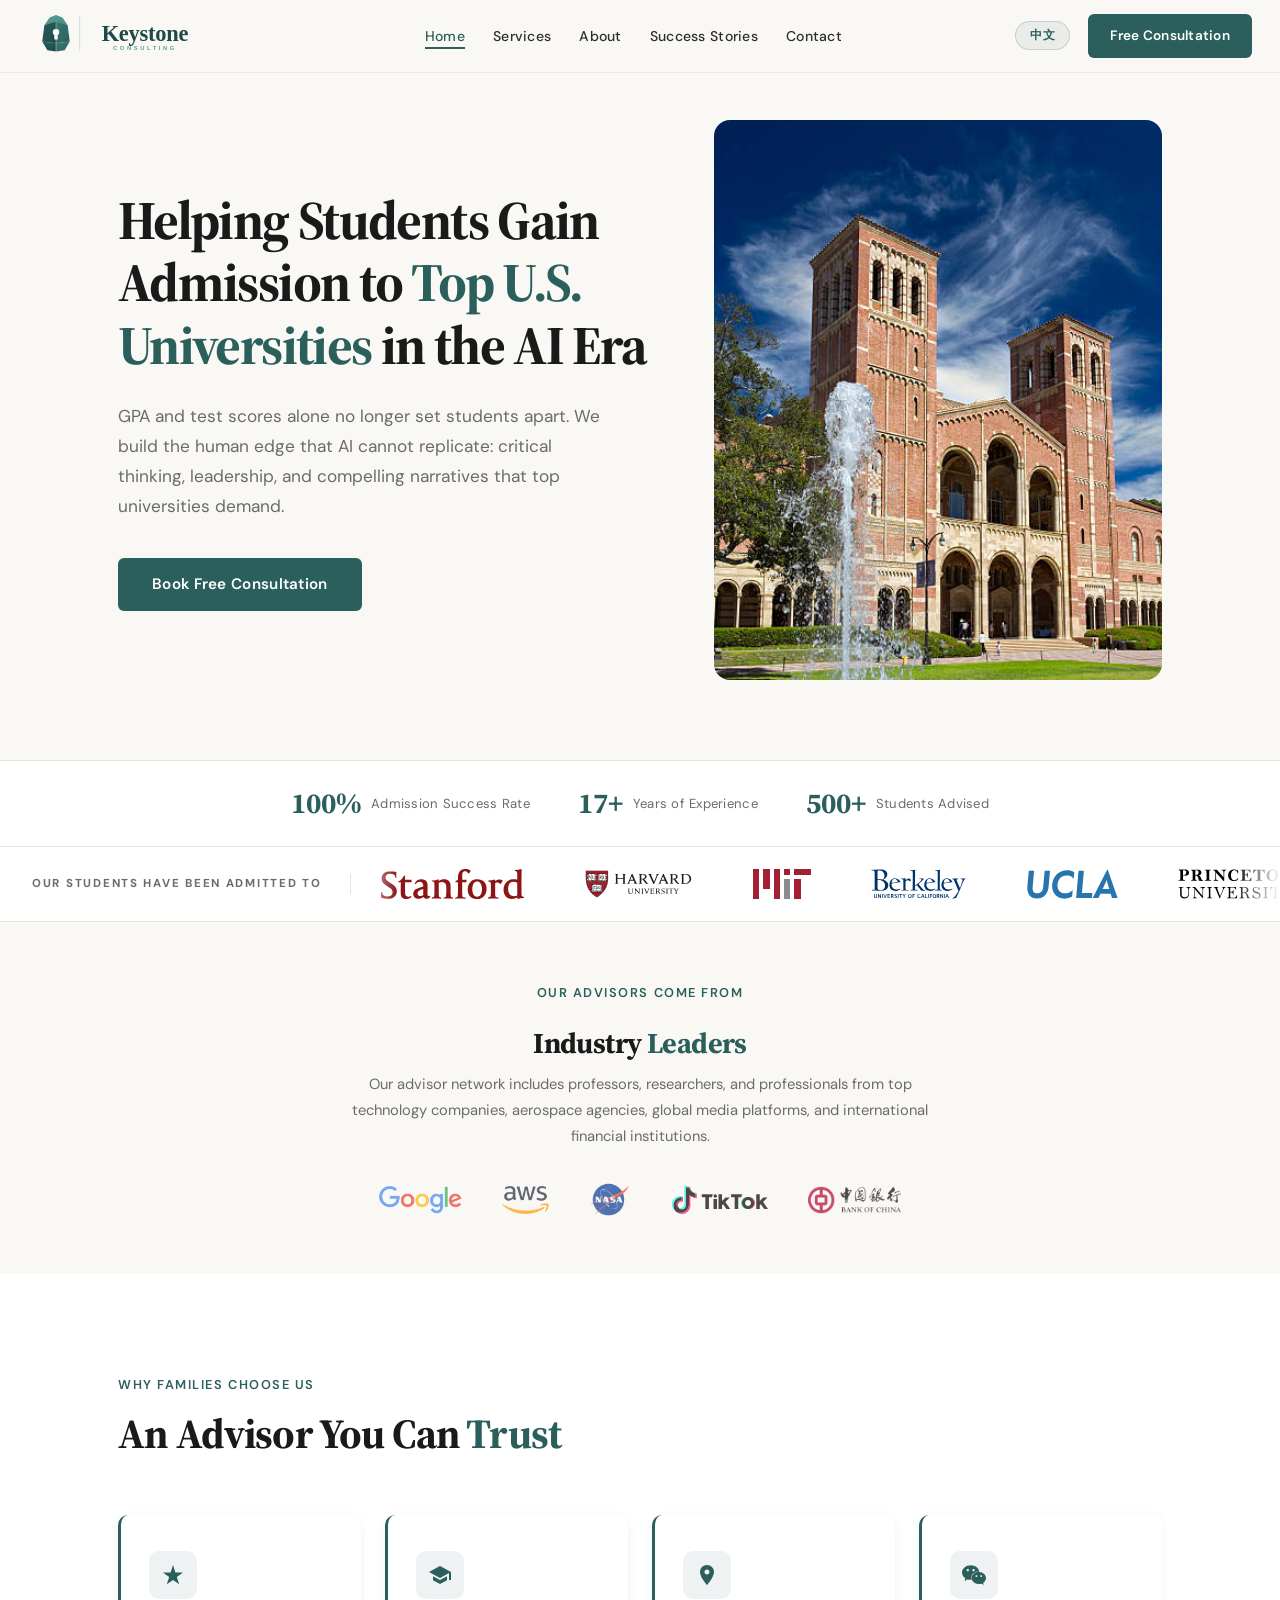
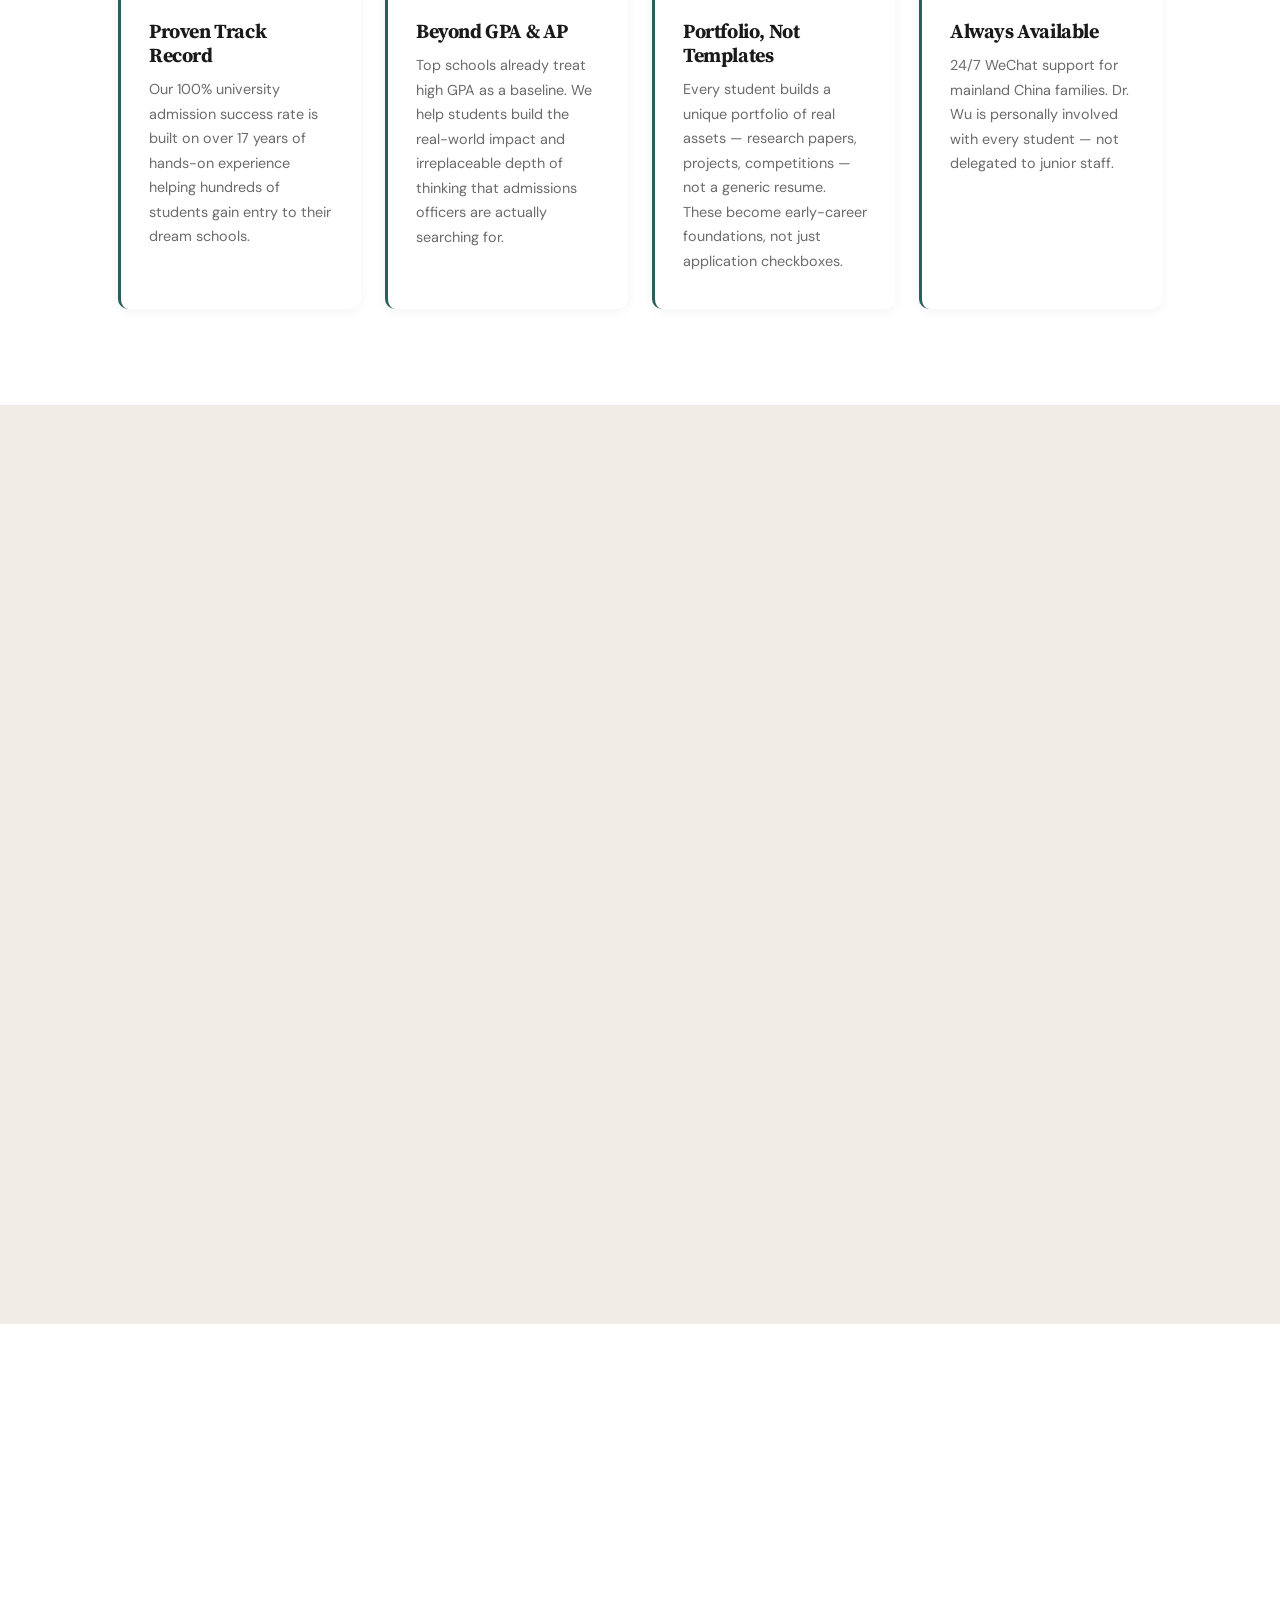
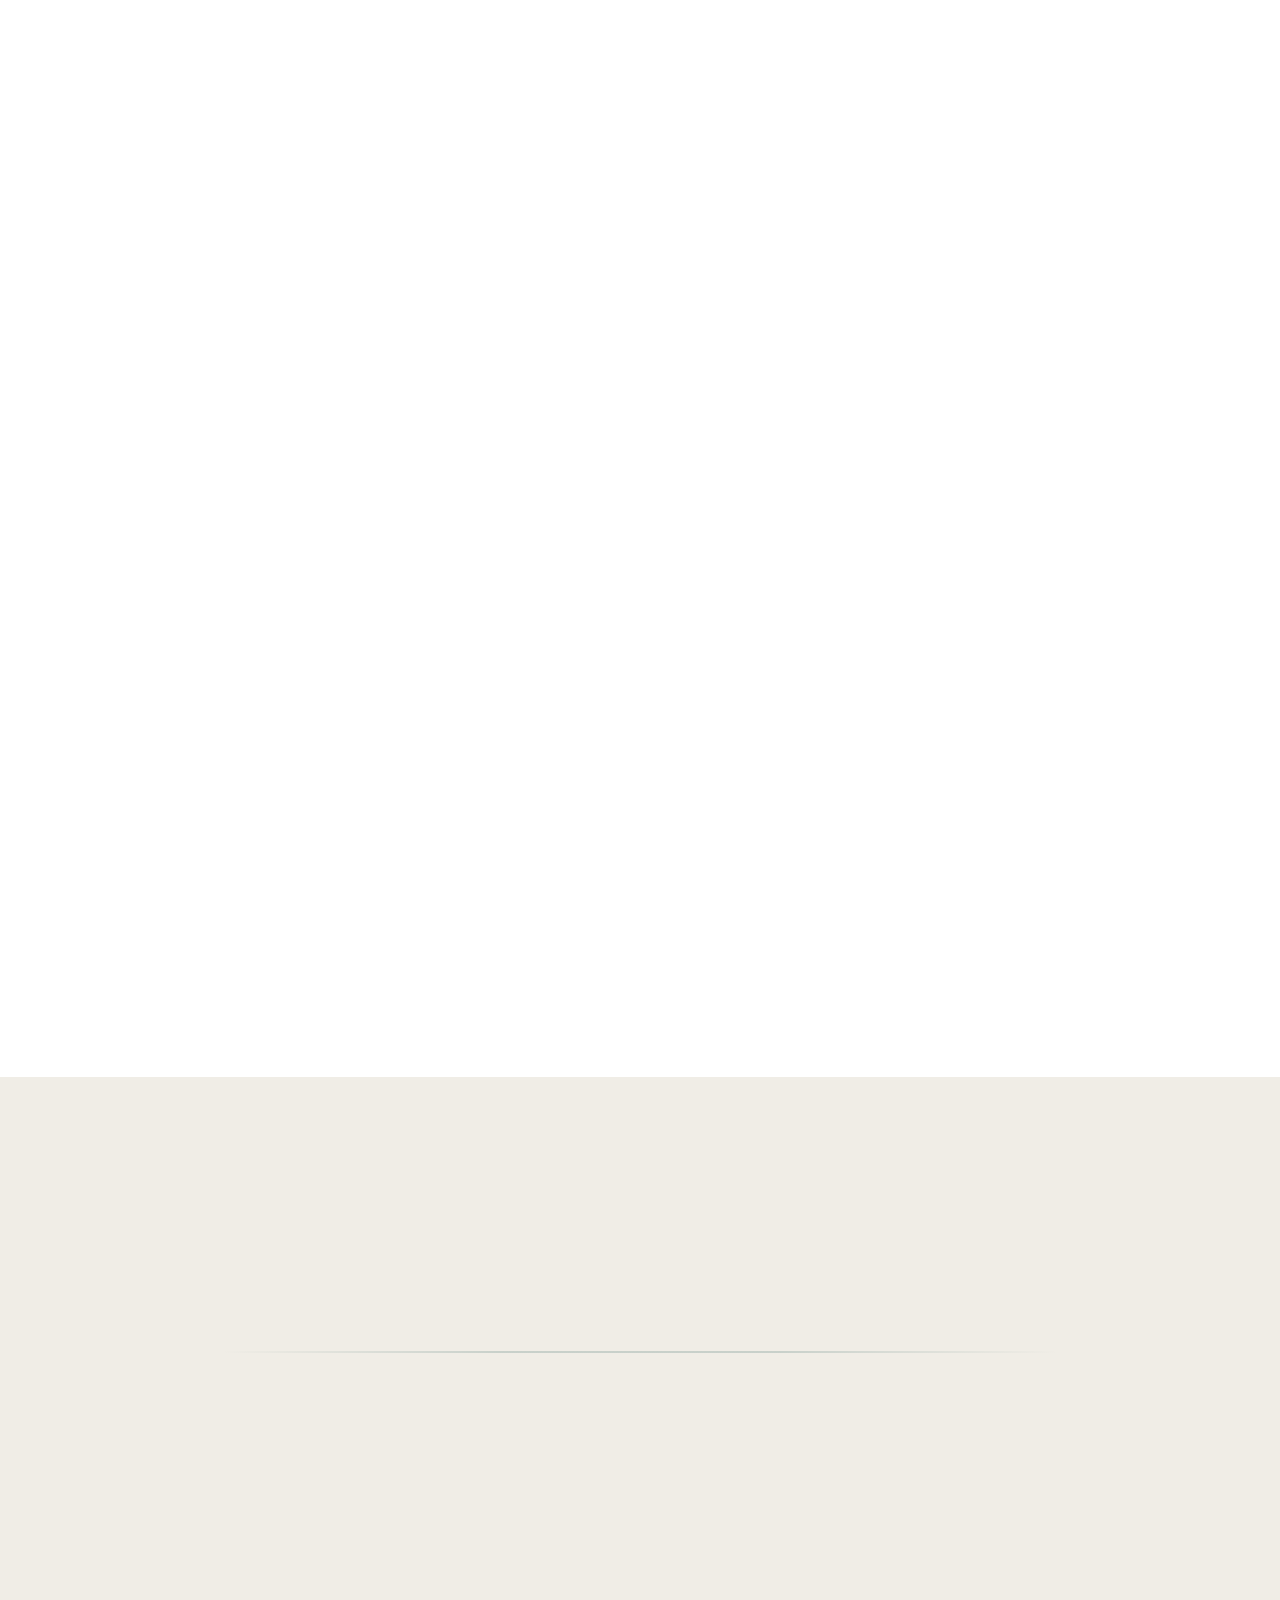
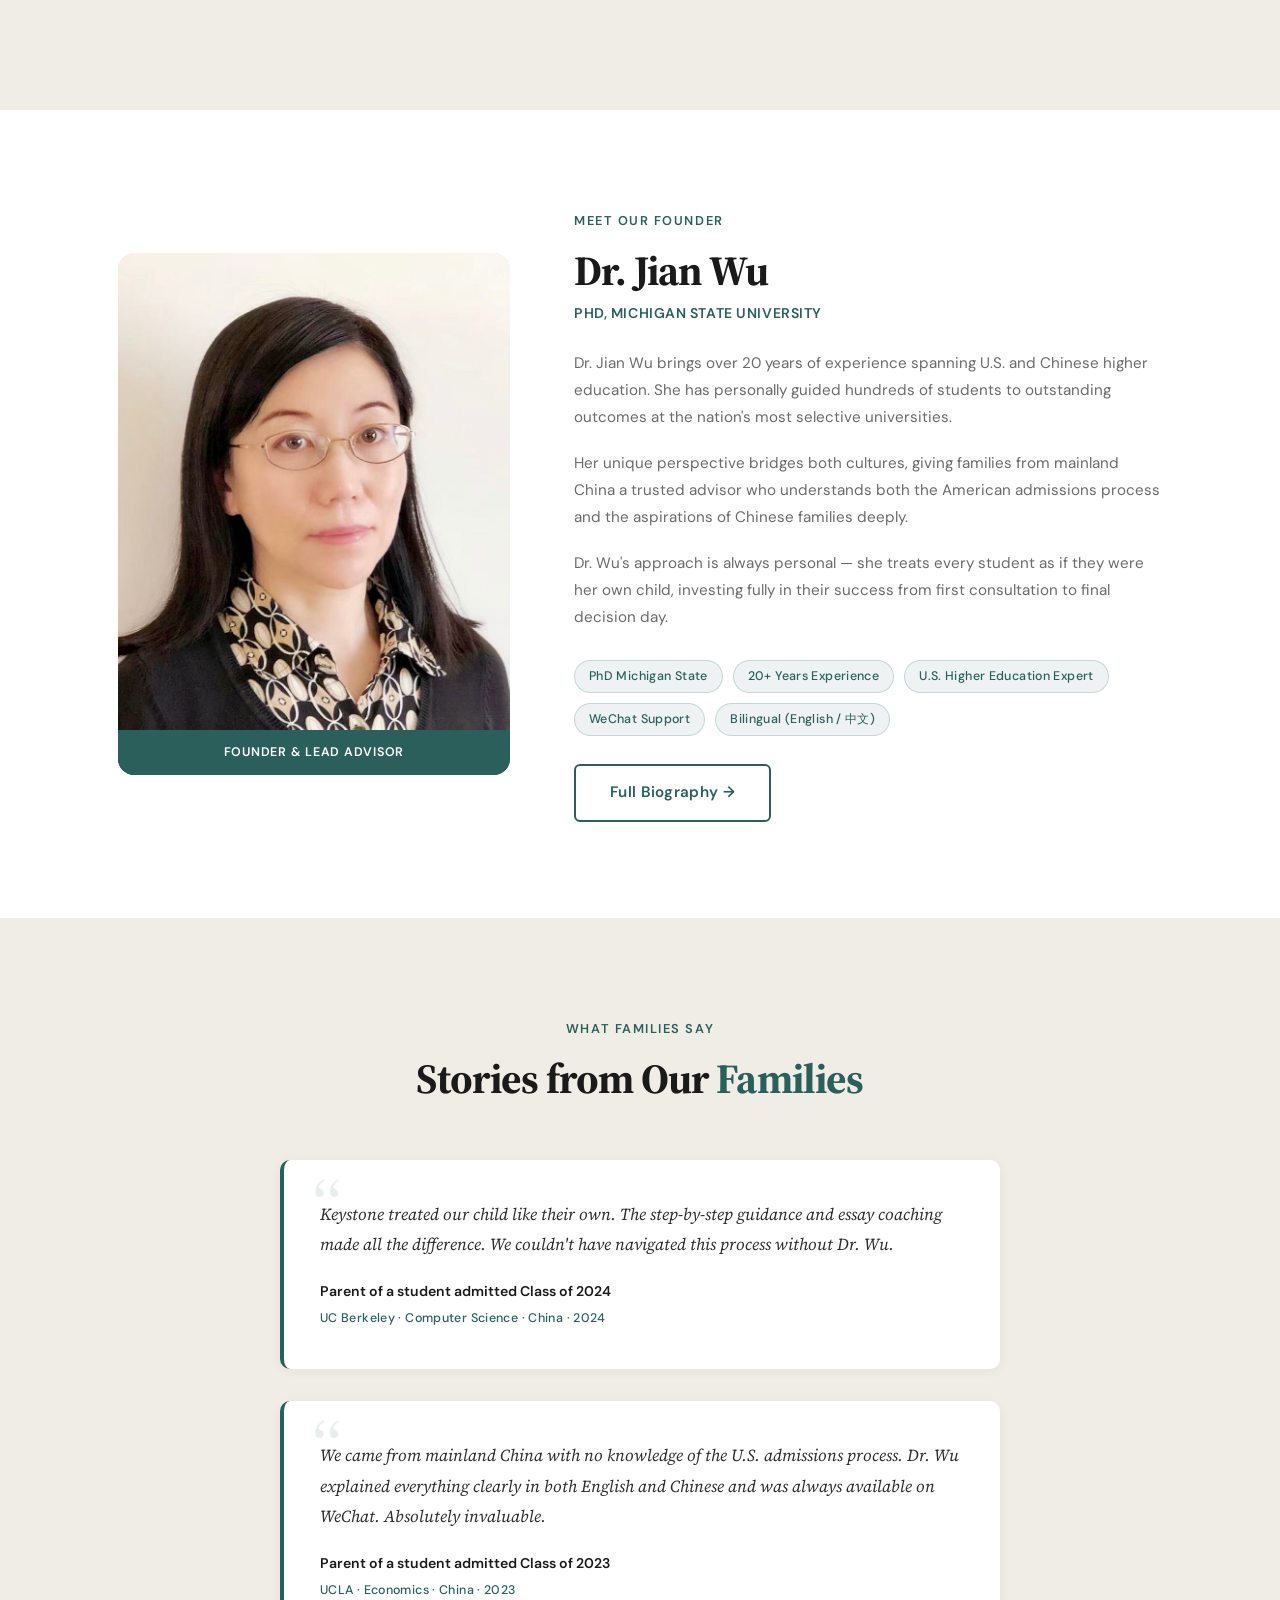
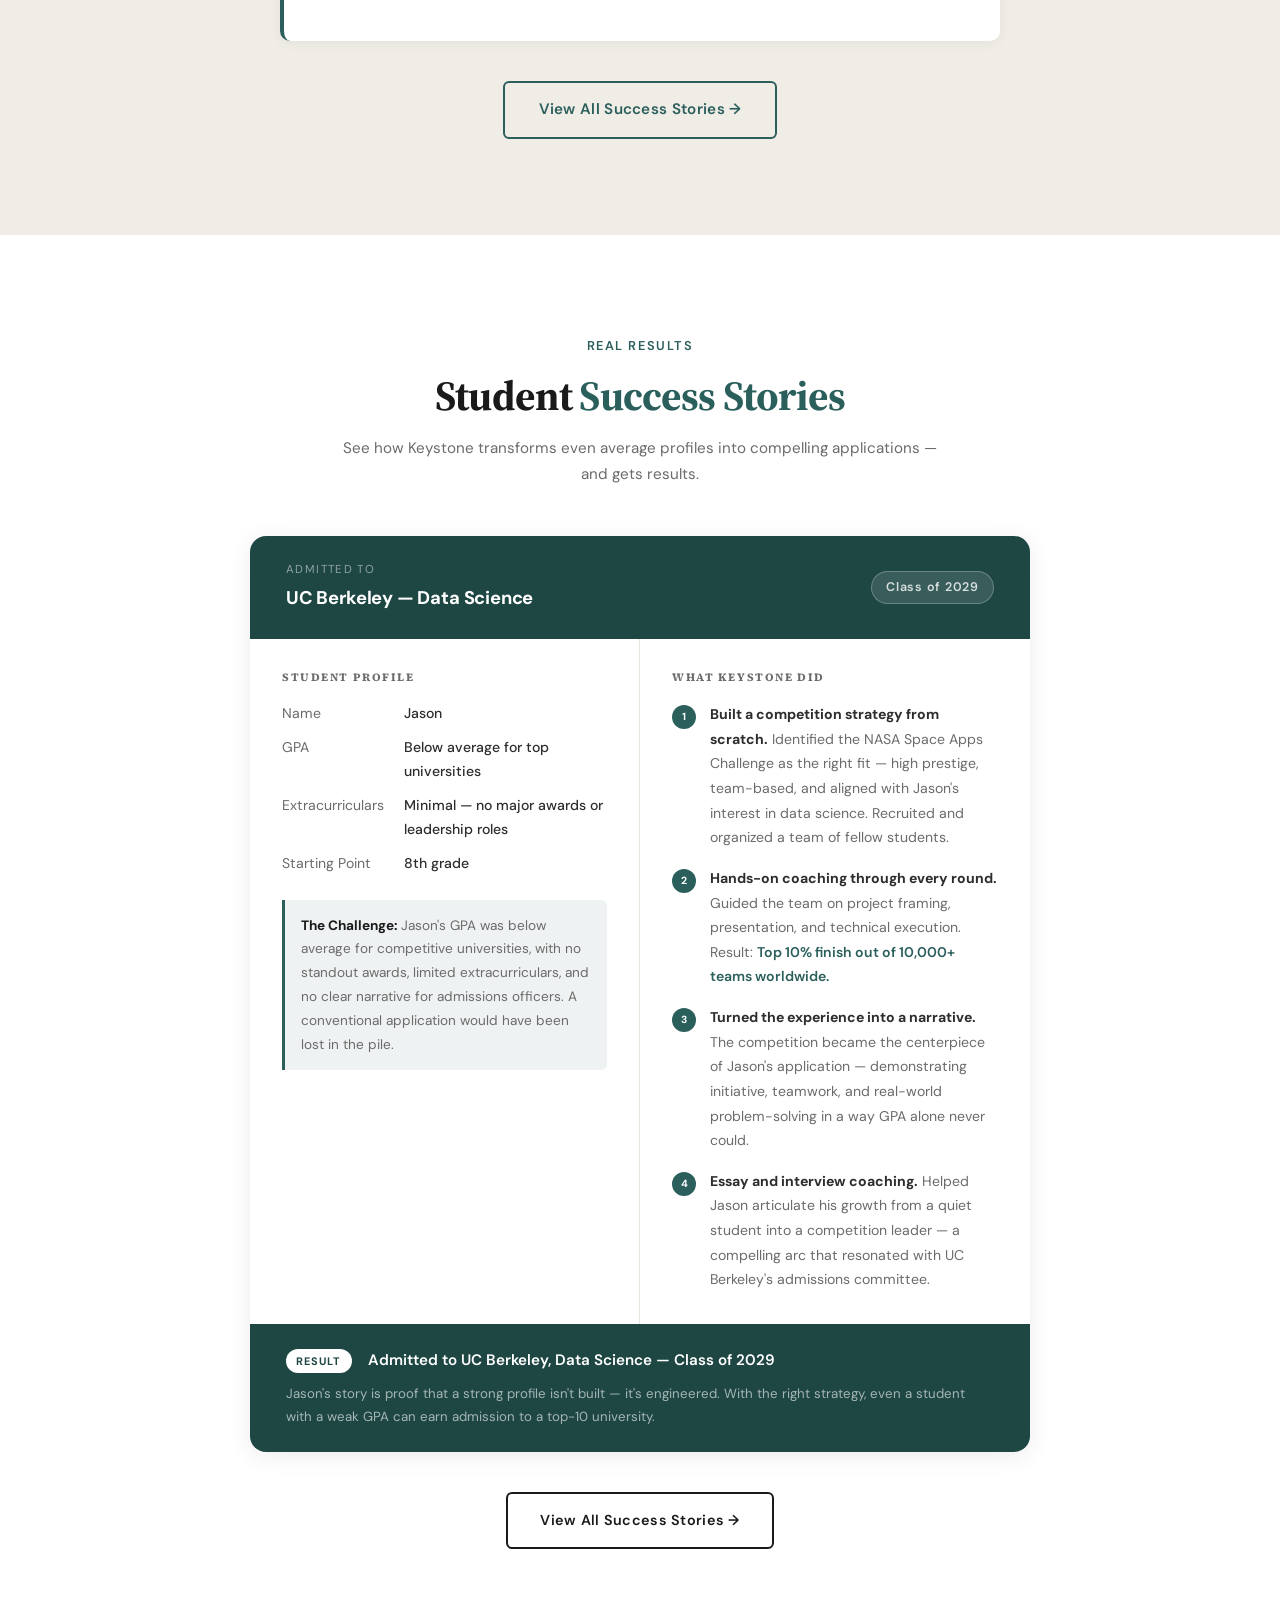
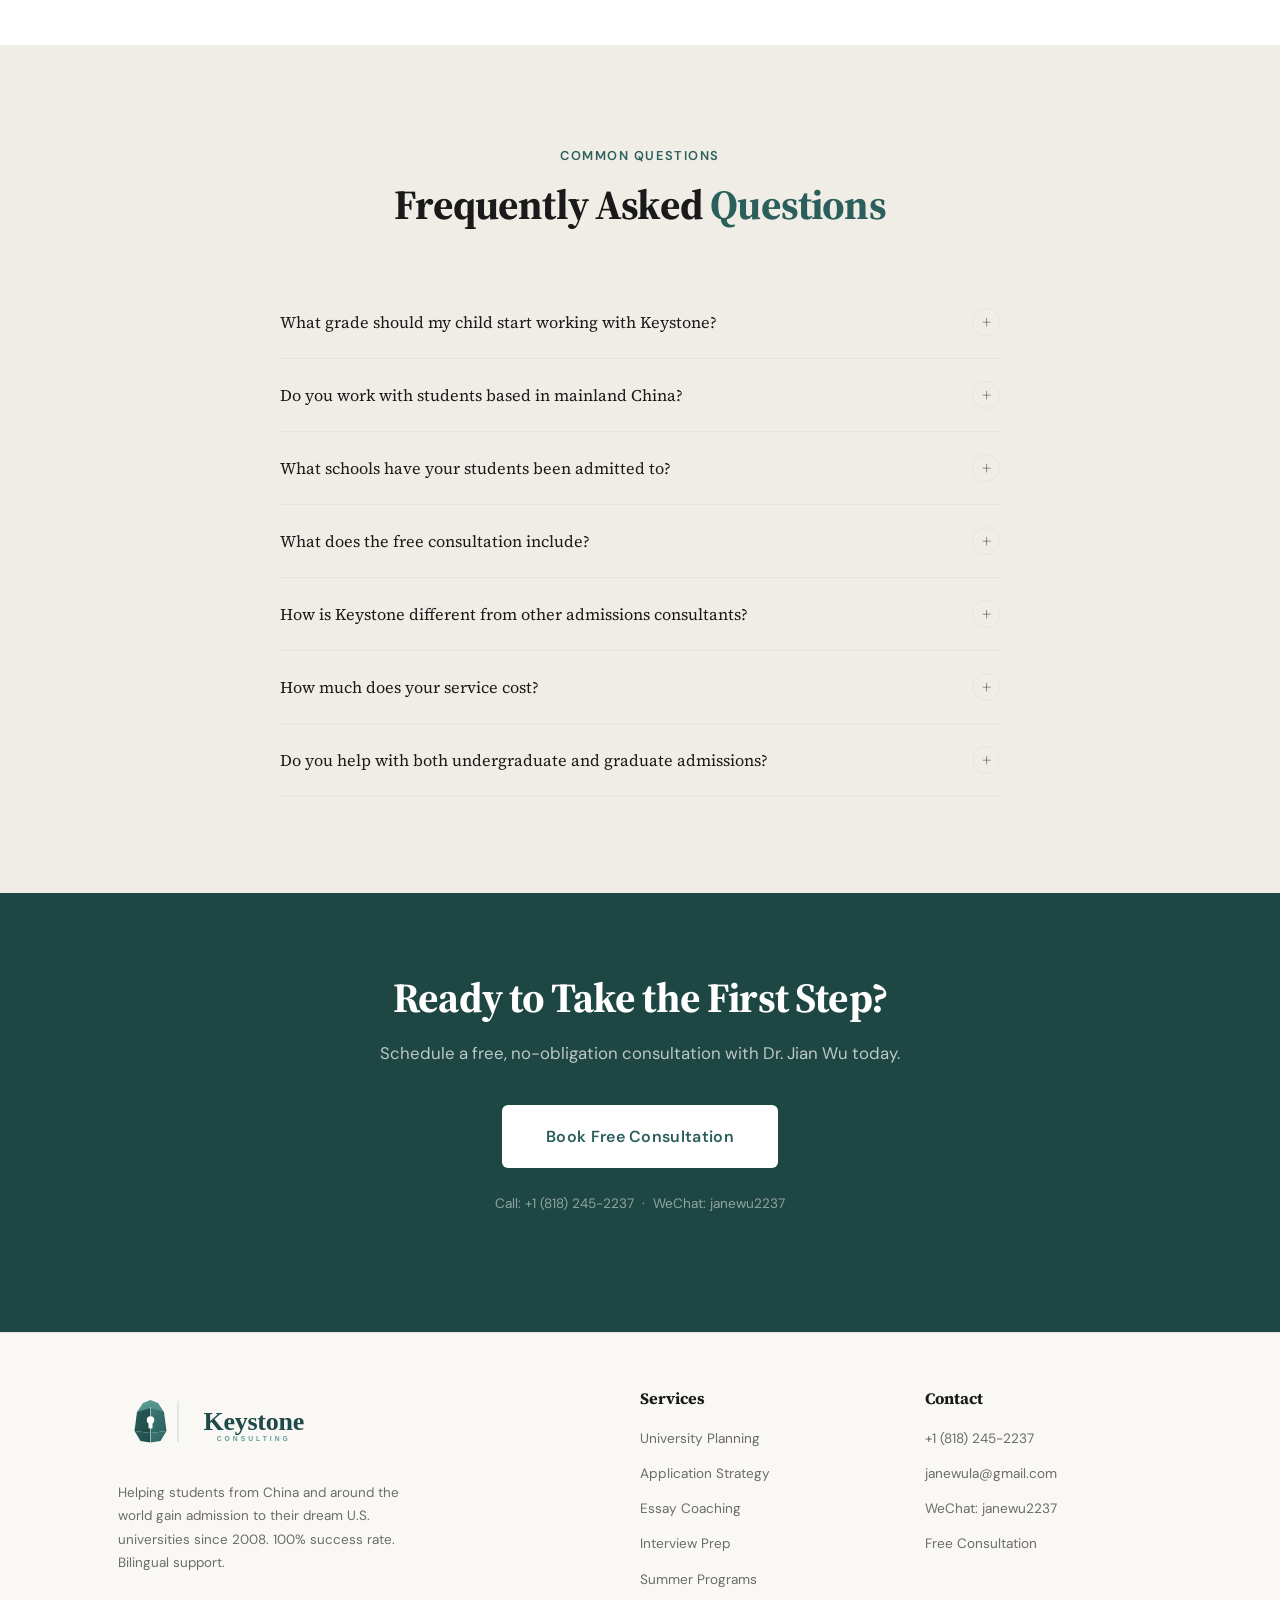
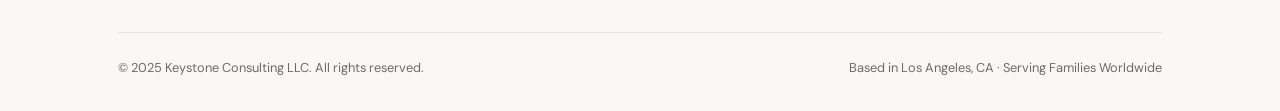
==== commit 42986e8d: "Redesign: cream/teal editorial theme, SVG logos, infinite marquee, hero image - Restyle site from da" ====
--- a/index.html
+++ b/index.html
@@ -8,7 +8,11 @@
   <meta property="og:title" content="Keystone Consulting LLC" />
   <meta property="og:description" content="100% admission success rate since 2008. Personalized U.S. university advising for families worldwide." />
   <meta property="og:type" content="website" />
-  <!-- China-safe: system fonts only, no external CDN -->
+  <!-- Google Fonts: Source Serif 4 (headlines) + DM Sans (body) -->
+  <!-- System font fallbacks ensure China accessibility without CDN -->
+  <link rel="preconnect" href="https://fonts.googleapis.com">
+  <link rel="preconnect" href="https://fonts.gstatic.com" crossorigin>
+  <link href="https://fonts.googleapis.com/css2?family=DM+Sans:ital,opsz,wght@0,9..40,400;0,9..40,500;0,9..40,600;0,9..40,700;1,9..40,400&family=Source+Serif+4:ital,opsz,wght@0,8..60,400;0,8..60,600;0,8..60,700;1,8..60,400;1,8..60,700&display=swap" rel="stylesheet">
   <link rel="stylesheet" href="./css/styles.css" />
 </head>
 <body>
@@ -16,85 +20,104 @@
 <!-- ── NAV (injected by main.js) ─────────────────────────── -->
 <div id="nav-root"></div>
 
-<!-- ── HERO ───────────────────────────────────────────────── -->
+<!-- ── HERO (asymmetric: text left, photo right) ─────────── -->
 <section class="hero">
-  <div class="hero-bg"></div>
-  <div class="hero-lines"></div>
-
   <div class="container hero-inner">
-    <div class="hero-badge" data-i18n="home.hero_badge">Since 2008 · 100% Admission Success</div>
-    <h1 data-i18n-html="home.hero_h1">Helping Students Gain Admission to <em>Top U.S. Universities</em> in the AI Era</h1>
-    <p class="hero-sub" data-i18n="home.hero_sub">GPA and test scores alone no longer set students apart. We build the human edge that AI cannot replicate: critical thinking, leadership, and compelling narratives that top universities demand.</p>
-    <div class="hero-actions">
-      <a href="./pages/contact.html" class="btn btn-primary" data-i18n="home.hero_cta1">Book Free Consultation</a>
-      <a href="./pages/services.html" class="btn btn-outline" data-i18n="home.hero_cta2">View Services</a>
-    </div>
-    <div class="hero-stats">
-      <div>
-        <div class="stat-num" data-i18n="home.stat1_num">100%</div>
-        <div class="stat-label" data-i18n="home.stat1_label">Admission Success Rate</div>
-      </div>
-      <div>
-        <div class="stat-num" data-i18n="home.stat2_num">17+</div>
-        <div class="stat-label" data-i18n="home.stat2_label">Years of Experience</div>
-      </div>
-      <div>
-        <div class="stat-num" data-i18n="home.stat3_num">500+</div>
-        <div class="stat-label" data-i18n="home.stat3_label">Students Advised</div>
-      </div>
-    </div>
-  </div>
-
-</section>
-
+    <div class="hero-text">
+      <div class="hero-badge" data-i18n="home.hero_badge">Since 2008 · 100% Admission Success</div>
+      <h1 data-i18n-html="home.hero_h1">Helping Students Gain Admission to <em>Top U.S. Universities</em> in the AI Era</h1>
+      <p class="hero-sub" data-i18n="home.hero_sub">GPA and test scores alone no longer set students apart. We build the human edge that AI cannot replicate: critical thinking, leadership, and compelling narratives that top universities demand.</p>
+      <div class="hero-actions">
+        <a href="./pages/contact.html" class="btn btn-primary" data-i18n="home.hero_cta1">Book Free Consultation</a>
+      </div>
+    </div>
+    <div class="hero-image">
+      <img src="./assets/images/ucla_campus.jpg" alt="UCLA Royce Hall campus" class="hero-photo">
+    </div>
+  </div>
+</section>
+
+<!-- ── TRUST BAR (stats, understated) ────────────────────── -->
+<div class="trust-bar">
+  <div class="container">
+    <div class="trust-bar-inner">
+      <div class="trust-item">
+        <div class="trust-num" data-i18n="home.stat1_num">100%</div>
+        <div class="trust-label" data-i18n="home.stat1_label">Admission Success Rate</div>
+      </div>
+      <div class="trust-item">
+        <div class="trust-num" data-i18n="home.stat2_num">17+</div>
+        <div class="trust-label" data-i18n="home.stat2_label">Years of Experience</div>
+      </div>
+      <div class="trust-item">
+        <div class="trust-num" data-i18n="home.stat3_num">500+</div>
+        <div class="trust-label" data-i18n="home.stat3_label">Students Advised</div>
+      </div>
+    </div>
+  </div>
+</div>
+
+<!-- ── SCHOOLS (static, grayscale) ───────────────────────── -->
 <div class="schools-strip">
-  <span class="schools-label" data-i18n="home.schools_label">Students placed at</span>
+  <span class="schools-label" data-i18n="home.schools_label">Our students have been admitted to</span>
   <div class="marquee-track-wrap">
     <div class="marquee-track">
-      <!-- set 1 -->
-      <img src="./assets/logos/stanford.png"        alt="Stanford"        class="school-logo school-logo--wide">
+      <!-- Set 1 -->
+      <img src="./assets/logos/stanford.svg"        alt="Stanford"        class="school-logo">
       <img src="./assets/logos/harvard.svg"         alt="Harvard"         class="school-logo">
-      <img src="./assets/logos/mit.png"             alt="MIT"             class="school-logo school-logo--square">
-      <img src="./assets/logos/berkeley.png"        alt="UC Berkeley"     class="school-logo">
-      <img src="./assets/logos/ucla.svg"            alt="UCLA"            class="school-logo school-logo--square">
-      <img src="./assets/logos/carnegie_mellon.png" alt="Carnegie Mellon" class="school-logo school-logo--xwide">
+      <img src="./assets/logos/mit.svg"             alt="MIT"             class="school-logo">
+      <img src="./assets/logos/berkeley.svg"        alt="UC Berkeley"     class="school-logo">
+      <img src="./assets/logos/ucla.svg"            alt="UCLA"            class="school-logo">
+      <img src="./assets/logos/princeton.svg"       alt="Princeton"       class="school-logo">
       <img src="./assets/logos/caltech.svg"         alt="Caltech"         class="school-logo">
-      <img src="./assets/logos/brown.png"           alt="Brown"           class="school-logo school-logo--wide">
-      <img src="./assets/logos/yale.png"            alt="Yale"            class="school-logo school-logo--square">
-      <!-- set 2 (duplicate for seamless loop) -->
-      <img src="./assets/logos/stanford.png"        alt="Stanford"        class="school-logo school-logo--wide" aria-hidden="true">
+      <img src="./assets/logos/carnegie_mellon.svg" alt="Carnegie Mellon" class="school-logo">
+      <img src="./assets/logos/brown.svg"           alt="Brown"           class="school-logo">
+      <img src="./assets/logos/yale.svg"            alt="Yale"            class="school-logo">
+      <img src="./assets/logos/cornell.svg"         alt="Cornell"         class="school-logo">
+      <img src="./assets/logos/usc.svg"             alt="USC"             class="school-logo">
+      <img src="./assets/logos/upenn.svg"           alt="UPenn"           class="school-logo">
+      <img src="./assets/logos/nyu.svg"             alt="NYU"             class="school-logo">
+      <img src="./assets/logos/georgia_tech.svg"    alt="Georgia Tech"    class="school-logo">
+      <!-- Set 2 (duplicate for seamless loop) -->
+      <img src="./assets/logos/stanford.svg"        alt="Stanford"        class="school-logo" aria-hidden="true">
       <img src="./assets/logos/harvard.svg"         alt="Harvard"         class="school-logo" aria-hidden="true">
-      <img src="./assets/logos/mit.png"             alt="MIT"             class="school-logo school-logo--square" aria-hidden="true">
-      <img src="./assets/logos/berkeley.png"        alt="UC Berkeley"     class="school-logo" aria-hidden="true">
-      <img src="./assets/logos/ucla.svg"            alt="UCLA"            class="school-logo school-logo--square" aria-hidden="true">
-      <img src="./assets/logos/carnegie_mellon.png" alt="Carnegie Mellon" class="school-logo school-logo--xwide" aria-hidden="true">
+      <img src="./assets/logos/mit.svg"             alt="MIT"             class="school-logo" aria-hidden="true">
+      <img src="./assets/logos/berkeley.svg"        alt="UC Berkeley"     class="school-logo" aria-hidden="true">
+      <img src="./assets/logos/ucla.svg"            alt="UCLA"            class="school-logo" aria-hidden="true">
+      <img src="./assets/logos/princeton.svg"       alt="Princeton"       class="school-logo" aria-hidden="true">
       <img src="./assets/logos/caltech.svg"         alt="Caltech"         class="school-logo" aria-hidden="true">
-      <img src="./assets/logos/brown.png"           alt="Brown"           class="school-logo school-logo--wide" aria-hidden="true">
-      <img src="./assets/logos/yale.png"            alt="Yale"            class="school-logo school-logo--square" aria-hidden="true">
+      <img src="./assets/logos/carnegie_mellon.svg" alt="Carnegie Mellon" class="school-logo" aria-hidden="true">
+      <img src="./assets/logos/brown.svg"           alt="Brown"           class="school-logo" aria-hidden="true">
+      <img src="./assets/logos/yale.svg"            alt="Yale"            class="school-logo" aria-hidden="true">
+      <img src="./assets/logos/cornell.svg"         alt="Cornell"         class="school-logo" aria-hidden="true">
+      <img src="./assets/logos/usc.svg"             alt="USC"             class="school-logo" aria-hidden="true">
+      <img src="./assets/logos/upenn.svg"           alt="UPenn"           class="school-logo" aria-hidden="true">
+      <img src="./assets/logos/nyu.svg"             alt="NYU"             class="school-logo" aria-hidden="true">
+      <img src="./assets/logos/georgia_tech.svg"    alt="Georgia Tech"    class="school-logo" aria-hidden="true">
     </div>
   </div>
 </div>
 
-<!-- ── INDUSTRY ADVISORS SECTION ─────────────────────────── -->
+<!-- ── INDUSTRY ADVISORS (understated logo row) ──────────── -->
 <section class="section industry-section" id="advisors">
   <div class="container">
-    <div class="reveal" style="text-align:center; margin-bottom:40px;">
+    <div class="reveal text-center">
       <span class="label" data-i18n="home.industry_label">Our Advisors Come From</span>
       <h2 data-i18n-html="home.industry_h2">Industry <span class="gold">Leaders</span></h2>
-      <p class="industry-sub" data-i18n="home.industry_sub">Our advisory network includes professionals from the world's most prestigious technology, finance, and research institutions — bringing real-world insight to every student's application.</p>
+      <p class="industry-sub" data-i18n="home.industry_sub">Our advisor network includes professors, researchers, and professionals from top technology companies, aerospace agencies, global media platforms, and international financial institutions.</p>
     </div>
     <div class="industry-logos reveal">
-      <img src="./assets/logos/google.png"      alt="Google"        class="industry-logo industry-logo--wide">
-      <img src="./assets/logos/aws.png"         alt="Amazon / AWS"  class="industry-logo industry-logo--wide">
-      <img src="./assets/logos/nasa.png"        alt="NASA"          class="industry-logo industry-logo--square">
-      <img src="./assets/logos/tiktok.svg"      alt="TikTok"        class="industry-logo industry-logo--wide">
-      <img src="./assets/logos/bankofchina.png" alt="Bank of China" class="industry-logo industry-logo--xwide">
+      <img src="./assets/logos/google.png"      alt="Google"         class="industry-logo industry-logo--wide">
+      <img src="./assets/logos/aws.png"          alt="AWS"            class="industry-logo industry-logo--wide">
+      <img src="./assets/logos/nasa.png"         alt="NASA"           class="industry-logo industry-logo--square">
+      <img src="./assets/logos/tiktok.svg"       alt="TikTok"         class="industry-logo">
+      <img src="./assets/logos/bankofchina.png"  alt="Bank of China"  class="industry-logo industry-logo--xwide">
     </div>
   </div>
 </section>
 
 <!-- ── WHY US ─────────────────────────────────────────────── -->
-<section class="section" id="why">
+<section class="section section--white" id="why">
   <div class="container">
     <div class="reveal">
       <span class="label" data-i18n="home.why_label">Why Families Choose Us</span>
@@ -103,7 +126,6 @@
     <div class="why-grid">
       <div class="why-card reveal">
         <div class="why-icon">
-          <!-- Trophy / star award -->
           <svg viewBox="0 0 24 24" fill="currentColor" aria-hidden="true"><path d="M12 2l2.4 7.4H22l-6.2 4.5 2.4 7.4L12 17l-6.2 4.3 2.4-7.4L2 9.4h7.6z"/></svg>
         </div>
         <h3 data-i18n="home.why1_title">Proven Track Record</h3>
@@ -111,7 +133,6 @@
       </div>
       <div class="why-card reveal">
         <div class="why-icon">
-          <!-- Graduation cap -->
           <svg viewBox="0 0 24 24" fill="currentColor" aria-hidden="true"><path d="M12 3L1 9l11 6 9-4.91V17h2V9L12 3zM5 13.18v4L12 21l7-3.82v-4L12 17l-7-3.82z"/></svg>
         </div>
         <h3 data-i18n="home.why2_title">Elite Advisors</h3>
@@ -119,7 +140,6 @@
       </div>
       <div class="why-card reveal">
         <div class="why-icon">
-          <!-- Personalized roadmap / person with path -->
           <svg viewBox="0 0 24 24" fill="currentColor" aria-hidden="true"><path d="M12 2C8.13 2 5 5.13 5 9c0 5.25 7 13 7 13s7-7.75 7-13c0-3.87-3.13-7-7-7zm0 9.5c-1.38 0-2.5-1.12-2.5-2.5s1.12-2.5 2.5-2.5 2.5 1.12 2.5 2.5-1.12 2.5-2.5 2.5z"/></svg>
         </div>
         <h3 data-i18n="home.why3_title">Fully Personalized</h3>
@@ -127,7 +147,6 @@
       </div>
       <div class="why-card reveal">
         <div class="why-icon">
-          <!-- WeChat Simple Icon -->
           <svg viewBox="0 0 24 24" fill="currentColor" aria-hidden="true"><path d="M8.691 2.188C3.891 2.188 0 5.476 0 9.53c0 2.212 1.17 4.203 3.002 5.55a.59.59 0 0 1 .213.665l-.39 1.48c-.019.07-.048.141-.048.213 0 .163.13.295.29.295a.326.326 0 0 0 .167-.054l1.903-1.114a.864.864 0 0 1 .717-.098 10.16 10.16 0 0 0 2.837.403c.276 0 .543-.027.811-.05-.857-2.578.157-4.972 1.932-6.446 1.703-1.415 3.882-1.98 5.853-1.838-.576-3.583-4.196-6.348-8.596-6.348zM5.785 5.991c.642 0 1.162.529 1.162 1.18a1.17 1.17 0 0 1-1.162 1.178A1.17 1.17 0 0 1 4.623 7.17c0-.651.52-1.18 1.162-1.18zm5.813 0c.642 0 1.162.529 1.162 1.18a1.17 1.17 0 0 1-1.162 1.178 1.17 1.17 0 0 1-1.162-1.178c0-.651.52-1.18 1.162-1.18zm5.34 2.867c-1.797-.052-3.746.512-5.28 1.786-1.72 1.428-2.687 3.72-1.78 6.22.942 2.453 3.666 4.229 6.884 4.229.826 0 1.622-.12 2.361-.336a.722.722 0 0 1 .598.082l1.584.926a.272.272 0 0 0 .14.047c.134 0 .24-.111.24-.247 0-.06-.023-.12-.038-.177l-.327-1.233a.582.582 0 0 1-.023-.156.49.49 0 0 1 .201-.398C23.024 18.48 24 16.82 24 14.98c0-3.21-2.931-5.837-6.656-6.088V8.89c-.135-.01-.27-.027-.407-.03zm-2.53 3.274c.535 0 .969.44.969.982a.976.976 0 0 1-.969.983.976.976 0 0 1-.969-.983c0-.542.434-.982.97-.982zm4.844 0c.535 0 .969.44.969.982a.976.976 0 0 1-.969.983.976.976 0 0 1-.969-.983c0-.542.434-.982.969-.982z"/></svg>
         </div>
         <h3 data-i18n="home.why4_title">Always Available</h3>
@@ -174,10 +193,10 @@
   </div>
 </section>
 
-<!-- ── SERVICES PREVIEW ────────────────────────────────────── -->
-<section class="section section--dark" id="services">
-  <div class="container">
-    <div class="reveal">
+<!-- ── SERVICES (clean list, not numbered cards) ──────────── -->
+<section class="section section--white" id="services">
+  <div class="container">
+    <div class="reveal text-center">
       <span class="label" data-i18n="home.svc_label">What We Do</span>
       <h2 data-i18n-html="home.svc_h2">Comprehensive <span class="gold">Admissions Support</span></h2>
     </div>
@@ -186,37 +205,37 @@
         <div class="service-num">01</div>
         <h3 data-i18n="home.svc1_title">Dream School Planning</h3>
         <p data-i18n="home.svc1_body">Identifying the best-fit universities and majors tailored to your child's unique strengths, goals, and academic profile.</p>
-        <a href="./pages/services.html" class="service-link" data-i18n="home.svc_more">Learn More →</a>
+        <a href="./pages/services.html" class="service-link" data-i18n="home.svc_more">Learn More &rarr;</a>
       </div>
       <div class="service-item reveal">
         <div class="service-num">02</div>
         <h3 data-i18n="home.svc2_title">Standout Applications</h3>
         <p data-i18n="home.svc2_body">We craft compelling narratives that showcase each student's achievements and personality to genuinely differentiate them from thousands of applicants.</p>
-        <a href="./pages/services.html" class="service-link" data-i18n="home.svc_more">Learn More →</a>
+        <a href="./pages/services.html" class="service-link" data-i18n="home.svc_more">Learn More &rarr;</a>
       </div>
       <div class="service-item reveal">
         <div class="service-num">03</div>
         <h3 data-i18n="home.svc3_title">Essay & Interview Coaching</h3>
         <p data-i18n="home.svc3_body">Memorable personal statements, supplemental essays, and interview preparation that build confidence and leave a lasting impression.</p>
-        <a href="./pages/services.html" class="service-link" data-i18n="home.svc_more">Learn More →</a>
+        <a href="./pages/services.html" class="service-link" data-i18n="home.svc_more">Learn More &rarr;</a>
       </div>
       <div class="service-item reveal">
         <div class="service-num">04</div>
         <h3 data-i18n="home.svc4_title">Academic & Activities Strategy</h3>
         <p data-i18n="home.svc4_body">Strategic course selection, extracurricular planning, volunteering, and internship guidance to maximize your child's competitive profile.</p>
-        <a href="./pages/services.html" class="service-link" data-i18n="home.svc_more">Learn More →</a>
+        <a href="./pages/services.html" class="service-link" data-i18n="home.svc_more">Learn More &rarr;</a>
       </div>
       <div class="service-item reveal">
         <div class="service-num">05</div>
         <h3 data-i18n="home.svc5_title">Summer & Research Programs</h3>
         <p data-i18n="home.svc5_body">Exclusive access to research and summer opportunities at UC Berkeley, UCLA, and Stanford through our trusted partner network.</p>
-        <a href="./pages/services.html" class="service-link" data-i18n="home.svc_more">Learn More →</a>
+        <a href="./pages/services.html" class="service-link" data-i18n="home.svc_more">Learn More &rarr;</a>
       </div>
       <div class="service-item reveal">
         <div class="service-num">06</div>
         <h3 data-i18n="home.svc6_title">Competitions & Hackathons</h3>
         <p data-i18n="home.svc6_body">We connect students with partner-run competitions and hackathons that build real-world experience and add distinction to any application.</p>
-        <a href="./pages/services.html" class="service-link" data-i18n="home.svc_more">Learn More →</a>
+        <a href="./pages/services.html" class="service-link" data-i18n="home.svc_more">Learn More &rarr;</a>
       </div>
     </div>
   </div>
@@ -254,14 +273,14 @@
   </div>
 </section>
 
-<!-- ── FOUNDER SNIPPET ─────────────────────────────────────── -->
-<section class="section section--mid" id="about">
+<!-- ── FOUNDER (large editorial feature) ──────────────────── -->
+<section class="section section--white" id="about">
   <div class="container">
     <div class="founder-inner">
       <div class="reveal">
         <div class="founder-portrait">
           <div class="founder-portrait-inner">
-            <img src="assets/images/jian_wu.jpg" alt="Dr. Jian Wu" style="width:100%;height:100%;object-fit:cover;border-radius:inherit;">
+            <img src="assets/images/jian_wu.jpg" alt="Dr. Jian Wu, founder of Keystone Consulting" style="width:100%;height:100%;object-fit:cover;border-radius:inherit;">
           </div>
           <div class="founder-portrait-badge" data-i18n="home.founder_badge">Founder & Lead Advisor</div>
         </div>
@@ -278,51 +297,45 @@
           <span class="cred-tag" data-i18n="home.cred2">20+ Years Experience</span>
           <span class="cred-tag" data-i18n="home.cred3">U.S. Higher Education Expert</span>
           <span class="cred-tag" data-i18n="home.cred4">WeChat Support</span>
-          <span class="cred-tag" data-i18n="home.cred5">Bilingual (English / 中文)</span>
+          <span class="cred-tag" data-i18n="home.cred5">Bilingual (English / &#x4E2D;&#x6587;)</span>
         </div>
         <div style="margin-top:28px;">
-          <a href="./pages/about.html" class="btn btn-outline" data-i18n="home.founder_link">Full Biography →</a>
-        </div>
-      </div>
-    </div>
-  </div>
-</section>
-
-<!-- ── TESTIMONIALS ────────────────────────────────────────── -->
-<section class="section section--white" id="testimonials">
+          <a href="./pages/about.html" class="btn btn-outline" data-i18n="home.founder_link">Full Biography &rarr;</a>
+        </div>
+      </div>
+    </div>
+  </div>
+</section>
+
+<!-- ── TESTIMONIALS (editorial pull-quotes) ───────────────── -->
+<section class="section section--cream" id="testimonials">
   <div class="container">
     <div class="reveal text-center">
       <span class="label" data-i18n="home.testi_label">What Families Say</span>
-      <h2 data-i18n-html="home.testi_h2">Stories from Our <span class="gold">Students</span></h2>
+      <h2 data-i18n-html="home.testi_h2">Stories from Our <span class="gold">Families</span></h2>
     </div>
     <div class="testimonials-grid">
       <div class="t-card reveal">
-        <div class="t-stars">★★★★★</div>
+        <div class="t-stars">&#9733;&#9733;&#9733;&#9733;&#9733;</div>
         <p class="t-body" data-i18n="home.t1_body">Keystone treated our child like their own. The step-by-step guidance and essay coaching made all the difference. We couldn't have navigated this process without Dr. Wu.</p>
         <div class="t-author" data-i18n="home.t1_author">Parent of a student admitted Class of 2024</div>
         <div class="t-meta" data-i18n="home.t1_meta">UC Berkeley · Computer Science · China · 2024</div>
       </div>
       <div class="t-card reveal">
-        <div class="t-stars">★★★★★</div>
+        <div class="t-stars">&#9733;&#9733;&#9733;&#9733;&#9733;</div>
         <p class="t-body" data-i18n="home.t2_body">We came from mainland China with no knowledge of the U.S. admissions process. Dr. Wu explained everything clearly in both English and Chinese and was always available on WeChat. Absolutely invaluable.</p>
         <div class="t-author" data-i18n="home.t2_author">Parent of a student admitted Class of 2023</div>
         <div class="t-meta" data-i18n="home.t2_meta">UCLA · Economics · China · 2023</div>
       </div>
-      <div class="t-card reveal">
-        <div class="t-stars">★★★★★</div>
-        <p class="t-body" data-i18n="home.t3_body">My daughter's essays went from average to truly remarkable after working with the Keystone team. She was accepted to her dream school and is thriving. Worth every penny.</p>
-        <div class="t-author" data-i18n="home.t3_author">Parent of a student admitted Class of 2024</div>
-        <div class="t-meta" data-i18n="home.t3_meta">Columbia University · Premed · Taiwan · 2024</div>
-      </div>
     </div>
     <div style="text-align:center; margin-top:40px;">
-      <a href="./pages/success-stories.html" class="btn btn-outline">View All Success Stories →</a>
-    </div>
-  </div>
-</section>
-
-<!-- ── CASE STUDIES ───────────────────────────────────────── -->
-<section class="section section--cream" id="case-studies">
+      <a href="./pages/success-stories.html" class="btn btn-outline" data-i18n="home.testi_more">View All Success Stories &rarr;</a>
+    </div>
+  </div>
+</section>
+
+<!-- ── CASE STUDY (compact editorial) ────────────────────── -->
+<section class="section section--white" id="case-studies">
   <div class="container">
     <div class="reveal text-center">
       <span class="label" data-i18n="home.case_label">Real Results</span>
@@ -353,19 +366,19 @@
           <h4 class="case-section-title" data-i18n="home.case1_actions_title">What Keystone Did</h4>
           <ul class="case-actions">
             <li>
-              <div class="case-action-icon">01</div>
+              <div class="case-action-icon">1</div>
               <div data-i18n-html="home.case1_a1"><strong>Built a competition strategy from scratch.</strong> Identified the NASA Space Apps Challenge as the right fit — high prestige, team-based, and aligned with Jason's interest in data science. Recruited and organized a team of fellow students.</div>
             </li>
             <li>
-              <div class="case-action-icon">02</div>
+              <div class="case-action-icon">2</div>
               <div data-i18n-html="home.case1_a2"><strong>Hands-on coaching through every round.</strong> Guided the team on project framing, presentation, and technical execution. Result: <em>Top 10% finish out of 10,000+ teams worldwide.</em></div>
             </li>
             <li>
-              <div class="case-action-icon">03</div>
+              <div class="case-action-icon">3</div>
               <div data-i18n-html="home.case1_a3"><strong>Turned the experience into a narrative.</strong> The competition became the centerpiece of Jason's application — demonstrating initiative, teamwork, and real-world problem-solving in a way GPA alone never could.</div>
             </li>
             <li>
-              <div class="case-action-icon">04</div>
+              <div class="case-action-icon">4</div>
               <div data-i18n-html="home.case1_a4"><strong>Essay and interview coaching.</strong> Helped Jason articulate his growth from a quiet student into a competition leader — a compelling arc that resonated with UC Berkeley's admissions committee.</div>
             </li>
           </ul>
@@ -381,13 +394,13 @@
     </div>
 
     <div style="text-align:center; margin-top:40px;">
-      <a href="./pages/success-stories.html" class="btn btn-outline-navy" data-i18n="home.case_cta">View All Success Stories →</a>
-    </div>
-  </div>
-</section>
-
-<!-- ── FAQ ────────────────────────────────────────────────── -->
-<section class="section section--dark" id="faq">
+      <a href="./pages/success-stories.html" class="btn btn-outline-navy" data-i18n="home.case_cta">View All Success Stories &rarr;</a>
+    </div>
+  </div>
+</section>
+
+<!-- ── FAQ (clean, white background) ──────────────────────── -->
+<section class="section section--cream" id="faq">
   <div class="container">
     <div class="reveal text-center">
       <span class="label" data-i18n="home.faq_label">Common Questions</span>
@@ -455,17 +468,18 @@
   </div>
 </section>
 
-<!-- ── CTA BANNER ──────────────────────────────────────────── -->
+<!-- ── CTA BANNER (warm, personal invitation) ─────────────── -->
 <section class="cta-banner">
   <div class="container">
     <div class="reveal">
       <h2 data-i18n="home.cta_h2">Ready to Take the First Step?</h2>
       <p data-i18n="home.cta_p">Schedule a free, no-obligation consultation with Dr. Jian Wu today.</p>
       <div class="cta-actions">
-        <a href="./pages/contact.html" class="btn btn-primary btn-lg" data-i18n="home.cta_btn">Book Free Consultation</a>
-        <a href="tel:+18182452237" class="btn btn-outline btn-lg" data-i18n="home.cta_phone">Call: +1 (818) 245-2237</a>
-      </div>
-      <p style="margin-top:20px; color:rgba(255,255,255,0.45); font-size:0.85rem;">
+        <a href="./pages/contact.html" class="btn btn-white btn-lg" data-i18n="home.cta_btn">Book Free Consultation</a>
+      </div>
+      <p style="margin-top:24px; color:rgba(255,255,255,0.5); font-size:0.85rem;">
+        <span data-i18n="home.cta_phone_text">Call: +1 (818) 245-2237</span>
+        &nbsp;&middot;&nbsp;
         <span data-i18n="home.cta_wechat">WeChat: janewu2237</span>
       </p>
     </div>
--- a/css/styles.css
+++ b/css/styles.css
@@ -1,9 +1,7 @@
 /* ═══════════════════════════════════════════════════════════
-   Keystone Consulting LLC — Shared Design System
-   NOTE: Satoshi loaded via Fontshare CDN (preview only — self-host before launch for China)
+   Keystone Consulting LLC — Redesigned Design System
+   Editorial warmth · Deep teal accent · Serif headlines
    ═══════════════════════════════════════════════════════════ */
-
-@import url('https://api.fontshare.com/v2/css?f[]=satoshi@900,700,500,400&display=swap');
 
 /* ── RESET & BASE ─────────────────────────────────────────── */
 *, *::before, *::after { box-sizing: border-box; margin: 0; padding: 0; }
@@ -11,31 +9,34 @@
 
 /* ── DESIGN TOKENS ────────────────────────────────────────── */
 :root {
+  --cream:      #FAF8F5;
+  --cream-dk:   #F0EDE6;
+  --white:      #ffffff;
+  --charcoal:   #1a1a1a;
+  --text:       #2d2d2d;
+  --muted:      #6b6b6b;
+  --light-gray: #e8e4de;
+  --teal:       #2B5F5C;
+  --teal-light: #3a7a76;
+  --teal-dark:  #1e4744;
+  --teal-glass: rgba(43, 95, 92, 0.08);
+  --terra:      #c4705a;
+  --terra-light:#d4897a;
   --navy:       #0b1f3a;
   --navy-mid:   #122847;
-  --navy-soft:  #1a3560;
-  --navy-glass: rgba(11, 31, 58, 0.95);
-  --gold:       #c9a84c;
-  --gold-lt:    #e8c87a;
-  --gold-glass: rgba(201, 168, 76, 0.12);
-  --cream:      #f8f5ef;
-  --cream-dk:   #ede8de;
-  --white:      #ffffff;
-  --text:       #1c2a3a;
-  --muted:      #5a6a7a;
   --success:    #15803d;
 
-  --serif: 'Satoshi', 'Segoe UI', 'Helvetica Neue', 'PingFang SC', 'Microsoft YaHei', 'Hiragino Sans GB', Arial, sans-serif;
-  --sans:  'Satoshi', 'Segoe UI', 'Helvetica Neue', 'PingFang SC', 'Microsoft YaHei', 'Hiragino Sans GB', Arial, sans-serif;
+  --serif: 'Source Serif 4', 'Georgia', 'Songti SC', 'SimSun', serif;
+  --sans:  'DM Sans', 'Segoe UI', 'PingFang SC', 'Microsoft YaHei', 'Hiragino Sans GB', Arial, sans-serif;
 
   --r:     6px;
   --r-md:  10px;
   --r-lg:  16px;
   --r-pill: 100px;
 
-  --shadow-sm:  0 2px 12px rgba(11, 31, 58, 0.07);
-  --shadow-md:  0 4px 30px rgba(11, 31, 58, 0.10);
-  --shadow-lg:  0 12px 48px rgba(11, 31, 58, 0.15);
+  --shadow-sm:  0 2px 12px rgba(0, 0, 0, 0.05);
+  --shadow-md:  0 4px 24px rgba(0, 0, 0, 0.08);
+  --shadow-lg:  0 12px 48px rgba(0, 0, 0, 0.1);
 
   --ease: 0.25s ease;
 }
@@ -48,42 +49,42 @@
   overflow-x: hidden;
 }
 
-/* Chinese text gets slightly more line height */
 html[lang="zh"] body {
   line-height: 1.9;
 }
 
 /* ── TYPOGRAPHY ───────────────────────────────────────────── */
-h1, h2, h3, h4 { font-family: var(--serif); font-weight: 700; line-height: 1.2; letter-spacing: -0.02em; }
-h1 { font-size: clamp(2.4rem, 5vw, 3.8rem); }
+h1, h2, h3, h4 { font-family: var(--serif); font-weight: 700; line-height: 1.2; letter-spacing: -0.02em; color: var(--charcoal); }
+h1 { font-size: clamp(2.4rem, 5vw, 3.6rem); }
 h2 { font-size: clamp(1.8rem, 3.5vw, 2.6rem); }
 h3 { font-size: 1.25rem; }
 h4 { font-size: 1rem; letter-spacing: 0; }
 
 p { line-height: 1.75; }
-
 a { color: inherit; }
+
+.gold { color: var(--teal); }
 
 /* ── UTILITY ──────────────────────────────────────────────── */
 .container { max-width: 1100px; margin: 0 auto; padding: 0 28px; }
 
 .section        { padding: 96px 0; }
-.section--dark  { background: var(--navy); color: var(--white); }
-.section--mid   { background: var(--navy-mid); color: var(--white); }
+.section--dark  { background: var(--teal-dark); color: var(--white); }
+.section--mid   { background: var(--cream); }
 .section--cream { background: var(--cream-dk); }
 .section--white { background: var(--white); }
 
 .label {
   display: inline-block;
-  font-size: 0.85rem;
-  font-weight: 700;
-  letter-spacing: 0.14em;
+  font-family: var(--sans);
+  font-size: 0.8rem;
+  font-weight: 600;
+  letter-spacing: 0.12em;
   text-transform: uppercase;
-  color: var(--gold);
+  color: var(--teal);
   margin-bottom: 14px;
 }
 
-.gold        { color: var(--gold); }
 .text-center { text-align: center; }
 .text-muted  { color: var(--muted); }
 .lead        { font-size: 1.1rem; line-height: 1.8; }
@@ -101,7 +102,7 @@
   font-family: var(--sans);
   font-size: 0.95rem;
   font-weight: 600;
-  letter-spacing: 0.04em;
+  letter-spacing: 0.02em;
   cursor: pointer;
   text-decoration: none;
   transition: transform 0.2s, box-shadow 0.2s, background 0.2s, color 0.2s;
@@ -109,30 +110,30 @@
   text-align: center;
 }
 .btn-primary {
-  background: var(--gold);
-  color: var(--navy);
+  background: var(--teal);
+  color: var(--white);
 }
 .btn-primary:hover {
-  background: var(--gold-lt);
+  background: var(--teal-light);
   transform: translateY(-2px);
-  box-shadow: 0 8px 24px rgba(201, 168, 76, 0.35);
+  box-shadow: 0 8px 24px rgba(43, 95, 92, 0.25);
 }
 .btn-outline {
   background: transparent;
-  border: 2px solid var(--gold);
-  color: var(--gold);
+  border: 2px solid var(--teal);
+  color: var(--teal);
 }
 .btn-outline:hover {
-  background: var(--gold);
-  color: var(--navy);
+  background: var(--teal);
+  color: var(--white);
   transform: translateY(-2px);
 }
 .btn-white {
   background: var(--white);
-  color: var(--navy);
+  color: var(--teal);
 }
 .btn-white:hover {
-  background: var(--gold-lt);
+  background: var(--cream);
   transform: translateY(-2px);
 }
 .btn-sm { padding: 10px 22px; font-size: 0.85rem; }
@@ -146,36 +147,30 @@
   box-shadow: var(--shadow-sm);
   transition: transform var(--ease), box-shadow var(--ease);
 }
-.card:hover { transform: translateY(-5px); box-shadow: var(--shadow-lg); }
-
-.card--dark {
-  background: var(--navy-soft);
-  color: var(--white);
-}
+.card:hover { transform: translateY(-4px); box-shadow: var(--shadow-md); }
 
 .card--bordered {
-  border-top: 3px solid var(--gold);
+  border-top: 3px solid var(--teal);
 }
 
 /* ── NAV ──────────────────────────────────────────────────── */
 nav {
   position: fixed; top: 0; left: 0; right: 0; z-index: 1000;
-  background: var(--navy-glass);
+  background: rgba(250, 248, 245, 0.92);
   backdrop-filter: blur(12px);
   -webkit-backdrop-filter: blur(12px);
-  border-bottom: 1px solid rgba(201, 168, 76, 0.18);
+  border-bottom: 1px solid rgba(0, 0, 0, 0.06);
   transition: box-shadow 0.3s;
 }
-nav.scrolled { box-shadow: 0 4px 30px rgba(0, 0, 0, 0.3); }
+nav.scrolled { box-shadow: 0 2px 20px rgba(0, 0, 0, 0.08); }
 
 .nav-inner {
   display: flex;
   align-items: center;
   height: 72px;
-  max-width: 1320px;  /* wider than default container for nav breathing room */
-}
-
-/* LOGO — natural width, flush left */
+  max-width: 1320px;
+}
+
 .nav-logo {
   text-decoration: none;
   display: flex;
@@ -191,7 +186,6 @@
   object-fit: contain;
 }
 
-/* NAV LINKS — fill middle, centered between logo and CTA */
 .nav-links {
   display: flex;
   gap: 28px;
@@ -200,7 +194,7 @@
   justify-content: center;
 }
 .nav-links a {
-  color: rgba(255, 255, 255, 0.8);
+  color: var(--text);
   text-decoration: none;
   font-size: 0.88rem;
   font-weight: 500;
@@ -210,13 +204,12 @@
   border-bottom: 2px solid transparent;
   white-space: nowrap;
 }
-.nav-links a:hover { color: var(--gold-lt); }
+.nav-links a:hover { color: var(--teal); }
 .nav-links a.active {
-  color: var(--gold-lt);
-  border-bottom-color: var(--gold);
-}
-
-/* CTA — flush right */
+  color: var(--teal);
+  border-bottom-color: var(--teal);
+}
+
 .nav-cta {
   display: flex;
   align-items: center;
@@ -224,12 +217,11 @@
   flex-shrink: 0;
 }
 
-/* Language toggle */
 .lang-toggle {
-  background: rgba(255, 255, 255, 0.08);
-  border: 1px solid rgba(255, 255, 255, 0.2);
+  background: var(--teal-glass);
+  border: 1px solid rgba(43, 95, 92, 0.2);
   border-radius: var(--r-pill);
-  color: rgba(255, 255, 255, 0.8);
+  color: var(--teal);
   font-size: 0.78rem;
   font-weight: 700;
   letter-spacing: 0.06em;
@@ -240,9 +232,9 @@
   font-family: var(--sans);
 }
 .lang-toggle:hover {
-  background: var(--gold-glass);
-  border-color: rgba(201, 168, 76, 0.5);
-  color: var(--gold-lt);
+  background: var(--teal);
+  border-color: var(--teal);
+  color: var(--white);
 }
 
 /* Hamburger */
@@ -258,7 +250,7 @@
 .hamburger span {
   display: block;
   width: 24px; height: 2px;
-  background: var(--white);
+  background: var(--charcoal);
   border-radius: 2px;
   transition: transform 0.3s, opacity 0.3s;
 }
@@ -271,8 +263,8 @@
   display: none;
   position: fixed;
   top: 68px; left: 0; right: 0;
-  background: var(--navy);
-  border-bottom: 1px solid rgba(201, 168, 76, 0.2);
+  background: var(--white);
+  border-bottom: 1px solid var(--light-gray);
   padding: 24px 28px 32px;
   transform: translateY(-110%);
   transition: transform 0.3s cubic-bezier(0.4, 0, 0.2, 1);
@@ -280,14 +272,14 @@
 }
 .mobile-menu.open { transform: translateY(0); }
 .mobile-menu ul { list-style: none; display: flex; flex-direction: column; gap: 18px; margin-bottom: 24px; }
-.mobile-menu ul a { color: rgba(255, 255, 255, 0.85); text-decoration: none; font-size: 1.05rem; }
-.mobile-menu ul a.active { color: var(--gold-lt); }
+.mobile-menu ul a { color: var(--text); text-decoration: none; font-size: 1.05rem; }
+.mobile-menu ul a.active { color: var(--teal); }
 .mobile-menu-footer {
   display: flex;
   flex-direction: column;
   gap: 12px;
   padding-top: 20px;
-  border-top: 1px solid rgba(255, 255, 255, 0.08);
+  border-top: 1px solid var(--light-gray);
 }
 .lang-toggle--large {
   font-size: 0.88rem;
@@ -298,91 +290,103 @@
 
 /* ── HERO ─────────────────────────────────────────────────── */
 .hero {
-  background: var(--navy);
+  background: var(--cream);
   padding: 0;
   overflow: hidden;
   position: relative;
 }
-.hero-bg {
-  position: absolute; inset: 0;
-  background:
-    radial-gradient(ellipse 60% 60% at 80% 40%, rgba(201, 168, 76, 0.08) 0%, transparent 70%),
-    radial-gradient(ellipse 40% 80% at 10% 60%, rgba(26, 53, 96, 0.6) 0%, transparent 70%);
-}
-.hero-lines {
-  position: absolute; inset: 0; overflow: hidden; opacity: 0.07;
-  background-image: repeating-linear-gradient(
-    0deg, transparent, transparent 60px, rgba(201, 168, 76, 0.5) 60px, rgba(201, 168, 76, 0.5) 61px
-  );
-}
+.hero-bg,
+.hero-lines { display: none; }
+
 .hero-inner {
   position: relative; z-index: 2;
-  display: flex; flex-direction: column; align-items: center;
-  text-align: center;
+  display: grid;
+  grid-template-columns: 1.1fr 0.9fr;
+  gap: 48px;
+  align-items: center;
   padding-top: 120px;
-  padding-bottom: 72px;
-}
-.hero-badge {
-  display: inline-flex; align-items: center; gap: 8px;
-  background: rgba(201, 168, 76, 0.12);
-  border: 1px solid rgba(201, 168, 76, 0.3);
-  border-radius: var(--r-pill);
-  padding: 6px 16px;
-  font-size: 0.8rem;
-  font-weight: 600;
-  letter-spacing: 0.08em;
-  text-transform: uppercase;
-  color: var(--gold-lt);
-  margin-bottom: 28px;
-}
-.hero-badge::before { content: '★'; font-size: 0.7rem; }
-.hero h1 { color: var(--white); margin-bottom: 22px; max-width: 800px; }
-.hero h1 em { color: var(--gold); font-style: normal; }
+  padding-bottom: 80px;
+  text-align: left;
+}
+.hero-text {
+  display: flex;
+  flex-direction: column;
+  align-items: flex-start;
+}
+.hero-badge { display: none; }
+.hero h1 {
+  color: var(--charcoal);
+  margin-bottom: 24px;
+  max-width: 600px;
+  font-size: clamp(2.2rem, 4.5vw, 3.4rem);
+  line-height: 1.15;
+  letter-spacing: -0.03em;
+}
+.hero h1 em {
+  color: var(--teal);
+  font-style: normal;
+}
 .hero-sub {
-  color: rgba(255, 255, 255, 0.68);
-  font-size: 1.1rem;
-  margin-bottom: 38px;
-  max-width: 580px;
+  color: var(--muted);
+  font-size: 1.08rem;
+  margin-bottom: 36px;
+  max-width: 500px;
   line-height: 1.75;
 }
-.hero-actions { display: flex; gap: 14px; flex-wrap: wrap; justify-content: center; margin-bottom: 60px; }
-.hero-stats {
-  display: flex; gap: 56px; flex-wrap: wrap; justify-content: center;
-  padding-top: 40px;
-  border-top: 1px solid rgba(255, 255, 255, 0.1);
+.hero-actions {
+  display: flex;
+  gap: 14px;
+  flex-wrap: wrap;
+  margin-bottom: 0;
+}
+.hero-stats { display: none; }
+
+.hero-image {
   width: 100%;
-  max-width: 560px;
-}
-.stat-num {
+  aspect-ratio: 4/5;
+  border-radius: var(--r-lg);
+  overflow: hidden;
+  background: var(--cream-dk);
+}
+.hero-image img {
+  width: 100%;
+  height: 100%;
+  object-fit: cover;
+  display: block;
+}
+
+/* ── TRUST BAR (stats moved here) ─────────────────────────── */
+.trust-bar {
+  background: var(--white);
+  border-top: 1px solid var(--light-gray);
+  border-bottom: 1px solid var(--light-gray);
+  padding: 28px 0;
+}
+.trust-bar-inner {
+  display: flex;
+  align-items: center;
+  justify-content: center;
+  gap: 48px;
+  flex-wrap: wrap;
+}
+.trust-item {
+  display: flex;
+  align-items: center;
+  gap: 10px;
+}
+.trust-num {
   font-family: var(--serif);
-  font-size: 2.4rem;
-  color: var(--gold);
+  font-size: 1.8rem;
+  color: var(--teal);
   line-height: 1;
-}
-.stat-label {
+  font-weight: 700;
+}
+.trust-label {
   font-size: 0.82rem;
-  color: rgba(255, 255, 255, 0.5);
-  letter-spacing: 0.04em;
-  margin-top: 4px;
-}
-
-/* ── COMPACT HERO (interior pages) ───────────────────────── */
-.hero-compact {
-  background: var(--navy);
-  padding: 0;
-  overflow: hidden;
-  position: relative;
-}
-.hero-compact .hero-bg { position: absolute; inset: 0;
-  background: radial-gradient(ellipse 70% 70% at 50% 50%, rgba(201,168,76,0.06) 0%, transparent 70%);
-}
-.hero-compact-inner {
-  position: relative; z-index: 2;
-  padding: 140px 0 72px;
-  text-align: center;
-}
-.hero-compact h1 { color: var(--white); margin-bottom: 16px; }
-.hero-compact .hero-sub { color: rgba(255,255,255,0.65); max-width: 560px; margin: 0 auto; font-size: 1.05rem; }
+  color: var(--muted);
+  letter-spacing: 0.02em;
+  line-height: 1.3;
+}
 
 /* ── SCHOOLS STRIP (marquee) ──────────────────────────────── */
 @keyframes marquee {
@@ -390,9 +394,8 @@
   to   { transform: translateX(-50%); }
 }
 .schools-strip {
-  background: var(--navy-mid);
-  border-top: 1px solid rgba(201, 168, 76, 0.15);
-  border-bottom: 1px solid rgba(201, 168, 76, 0.15);
+  background: var(--white);
+  border-bottom: 1px solid var(--light-gray);
   padding: 22px 0;
   display: flex;
   align-items: center;
@@ -405,16 +408,15 @@
   font-weight: 700;
   letter-spacing: 0.15em;
   text-transform: uppercase;
-  color: rgba(255, 255, 255, 0.4);
+  color: var(--muted);
   white-space: nowrap;
   padding: 0 28px 0 32px;
-  border-right: 1px solid rgba(255, 255, 255, 0.12);
+  border-right: 1px solid var(--light-gray);
   margin-right: 0;
 }
 .marquee-track-wrap {
   flex: 1;
   overflow: hidden;
-  /* fade edges to navy */
   mask-image: linear-gradient(to right, transparent 0%, black 5%, black 95%, transparent 100%);
   -webkit-mask-image: linear-gradient(to right, transparent 0%, black 5%, black 95%, transparent 100%);
 }
@@ -423,49 +425,59 @@
   align-items: center;
   gap: 60px;
   width: max-content;
-  animation: marquee 28s linear infinite;
+  animation: marquee 45s linear infinite;
   padding: 0 30px;
 }
 .marquee-track:hover {
   animation-play-state: paused;
 }
 .school-logo {
-  height: 28px;
+  height: 30px;
+  max-height: 30px;
   width: auto;
-  max-width: 120px;
+  max-width: 160px;
   object-fit: contain;
-  filter: brightness(0) invert(1) opacity(0.55);
-  transition: filter 0.2s ease;
+  object-position: center;
+  vertical-align: middle;
+  transition: opacity 0.2s ease;
   flex-shrink: 0;
 }
 .school-logo:hover {
-  filter: brightness(0) invert(1) opacity(0.9);
-}
-.school-logo--square { height: 34px; max-width: 70px; }
-.school-logo--wide   { max-width: 130px; }
-.school-logo--xwide  { max-width: 160px; }
+  opacity: 0.7;
+}
 @media (max-width: 640px) {
-  .schools-label { padding: 0 16px 0 20px; font-size: 0.65rem; }
-  .school-logo { height: 22px; max-width: 90px; }
-  .school-logo--square { height: 28px; max-width: 55px; }
-  .marquee-track { gap: 40px; animation-duration: 22s; }
-}
-
-/* ── INDUSTRY ADVISORS SECTION ────────────────────────────── */
+  .schools-strip {
+    flex-direction: column;
+    padding: 16px 0;
+    gap: 12px;
+  }
+  .schools-label {
+    padding: 0 20px;
+    border-right: none;
+    margin-right: 0;
+    text-align: center;
+  }
+  .marquee-track-wrap { width: 100%; }
+  .school-logo { height: 24px; }
+  .marquee-track { gap: 40px; animation-duration: 35s; }
+}
+
+/* ── INDUSTRY ADVISORS (understated on homepage) ──────────── */
 .industry-section {
   background: var(--cream);
-  border-top: 1px solid rgba(11, 31, 58, 0.07);
-  border-bottom: 1px solid rgba(11, 31, 58, 0.07);
+  border-top: none;
+  border-bottom: none;
+  padding: 56px 0;
 }
 .industry-section h2 {
-  font-size: clamp(1.6rem, 3vw, 2.2rem);
+  font-size: clamp(1.4rem, 2.5vw, 1.8rem);
   margin-top: 8px;
 }
 .industry-sub {
-  max-width: 620px;
-  margin: 16px auto 0;
+  max-width: 580px;
+  margin: 12px auto 0;
   color: var(--muted);
-  font-size: 0.95rem;
+  font-size: 0.92rem;
   line-height: 1.75;
 }
 .industry-logos {
@@ -473,30 +485,29 @@
   align-items: center;
   justify-content: center;
   flex-wrap: wrap;
-  gap: 48px;
-  margin-top: 44px;
+  gap: 40px;
+  margin-top: 32px;
 }
 .industry-logo {
-  height: 36px;
+  height: 28px;
   width: auto;
   object-fit: contain;
-  filter: opacity(0.6) grayscale(0.15);
-  transition: filter 0.2s ease, transform 0.2s ease;
+  opacity: 0.7;
+  transition: opacity 0.3s ease;
 }
 .industry-logo:hover {
-  filter: opacity(1) grayscale(0);
-  transform: translateY(-2px);
-}
-.industry-logo--wide   { max-width: 120px; }
-.industry-logo--xwide  { max-width: 160px; }
-.industry-logo--square { height: 44px; max-width: 80px; }
+  opacity: 1;
+}
+.industry-logo--wide   { max-width: 100px; }
+.industry-logo--xwide  { max-width: 130px; }
+.industry-logo--square { height: 36px; max-width: 70px; }
 @media (max-width: 640px) {
-  .industry-logos { gap: 32px; }
-  .industry-logo  { height: 28px; }
-  .industry-logo--square { height: 36px; }
-}
-
-/* ── WHY US CARDS ─────────────────────────────────────────── */
+  .industry-logos { gap: 24px; }
+  .industry-logo  { height: 22px; }
+  .industry-logo--square { height: 28px; }
+}
+
+/* ── WHY US ──────────────────────────────────────────────── */
 .why-grid {
   display: grid;
   grid-template-columns: repeat(auto-fit, minmax(240px, 1fr));
@@ -507,75 +518,66 @@
   background: var(--white);
   border-radius: var(--r-md);
   padding: 36px 28px;
-  border-top: 3px solid var(--gold);
+  border-top: none;
   box-shadow: var(--shadow-sm);
   transition: transform var(--ease), box-shadow var(--ease);
-}
-.why-card:hover { transform: translateY(-5px); box-shadow: var(--shadow-lg); }
+  border-left: 3px solid var(--teal);
+}
+.why-card:hover { transform: translateY(-4px); box-shadow: var(--shadow-md); }
 .why-icon {
-  width: 52px; height: 52px;
-  background: var(--navy);
-  border-radius: 12px;
+  width: 48px; height: 48px;
+  background: var(--teal-glass);
+  border-radius: 10px;
   display: flex; align-items: center; justify-content: center;
   margin-bottom: 20px;
 }
 .why-icon svg {
-  width: 26px; height: 26px;
-  fill: var(--gold);
-}
-.why-card h3 { margin-bottom: 10px; color: var(--navy); }
+  width: 24px; height: 24px;
+  fill: var(--teal);
+}
+.why-card h3 { margin-bottom: 10px; color: var(--charcoal); }
 .why-card p { font-size: 0.9rem; color: var(--muted); line-height: 1.7; }
 
-/* ── SERVICES GRID (home preview) ─────────────────────────── */
+/* ── SERVICES (accordion-style list, not numbered cards) ──── */
 .services-grid {
-  display: grid;
-  grid-template-columns: repeat(auto-fit, minmax(300px, 1fr));
-  gap: 2px;
+  display: flex;
+  flex-direction: column;
+  gap: 0;
   margin-top: 56px;
   border-radius: var(--r-md);
   overflow: hidden;
-  box-shadow: 0 4px 40px rgba(0, 0, 0, 0.25);
+  box-shadow: none;
+  max-width: 780px;
+  margin-left: auto;
+  margin-right: auto;
 }
 .service-item {
-  background: var(--navy-soft);
-  padding: 40px 36px;
+  background: var(--white);
+  padding: 28px 32px;
   transition: background var(--ease);
   position: relative;
   overflow: hidden;
   display: flex;
   flex-direction: column;
-}
-.service-item::before {
-  content: '';
-  position: absolute; left: 0; top: 0; bottom: 0;
-  width: 3px;
-  background: var(--gold);
-  transform: scaleY(0);
-  transform-origin: bottom;
-  transition: transform 0.3s;
-}
-.service-item:hover::before { transform: scaleY(1); }
-.service-item:hover { background: rgba(201, 168, 76, 0.08); }
-.service-num {
-  font-family: var(--serif);
-  font-size: 3rem;
-  color: rgba(201, 168, 76, 0.15);
-  line-height: 1;
-  margin-bottom: 8px;
-}
-.service-item h3 { color: var(--white); margin-bottom: 10px; font-size: 1.1rem; }
-.service-item p  { color: rgba(255, 255, 255, 0.55); font-size: 0.88rem; line-height: 1.7; }
+  border-bottom: 1px solid var(--light-gray);
+}
+.service-item:last-child { border-bottom: none; }
+.service-item::before { display: none; }
+.service-item:hover { background: var(--teal-glass); }
+.service-num { display: none; }
+.service-item h3 { color: var(--charcoal); margin-bottom: 8px; font-size: 1.1rem; }
+.service-item p  { color: var(--muted); font-size: 0.9rem; line-height: 1.7; }
 .service-item .service-link {
   display: inline-block;
   margin-top: auto;
-  padding-top: 20px;
+  padding-top: 12px;
   font-size: 0.82rem;
-  color: var(--gold);
+  color: var(--teal);
   text-decoration: none;
-  letter-spacing: 0.04em;
+  letter-spacing: 0.02em;
   font-weight: 600;
 }
-.service-item .service-link:hover { color: var(--gold-lt); }
+.service-item .service-link:hover { color: var(--teal-light); }
 
 /* ── SERVICES DETAIL (services page) ─────────────────────── */
 .services-detail-grid {
@@ -589,18 +591,12 @@
   border-radius: var(--r-md);
   padding: 40px 36px;
   box-shadow: var(--shadow-sm);
-  border-top: 3px solid var(--gold);
+  border-top: 3px solid var(--teal);
   transition: transform var(--ease), box-shadow var(--ease);
 }
 .service-detail-card:hover { transform: translateY(-4px); box-shadow: var(--shadow-md); }
-.service-detail-card .service-num {
-  font-family: var(--serif);
-  font-size: 2.5rem;
-  color: rgba(201, 168, 76, 0.2);
-  line-height: 1;
-  margin-bottom: 12px;
-}
-.service-detail-card h3 { color: var(--navy); margin-bottom: 14px; font-size: 1.2rem; }
+.service-detail-card .service-num { display: none; }
+.service-detail-card h3 { color: var(--charcoal); margin-bottom: 14px; font-size: 1.2rem; }
 .service-detail-card p { color: var(--muted); font-size: 0.92rem; line-height: 1.75; margin-bottom: 18px; }
 .service-detail-card ul { list-style: none; display: flex; flex-direction: column; gap: 8px; }
 .service-detail-card ul li {
@@ -610,9 +606,9 @@
   position: relative;
 }
 .service-detail-card ul li::before {
-  content: '→';
+  content: '\2192';
   position: absolute; left: 0;
-  color: var(--gold);
+  color: var(--teal);
   font-size: 0.85rem;
 }
 
@@ -634,20 +630,20 @@
 }
 .package-card:hover { transform: translateY(-4px); box-shadow: var(--shadow-md); }
 .package-card.featured {
-  background: var(--navy);
+  background: var(--teal-dark);
   color: var(--white);
-  border: 2px solid var(--gold);
+  border: 2px solid var(--teal);
 }
 .package-card.featured h3 { color: var(--white); }
-.package-card.featured p  { color: rgba(255,255,255,0.6); }
+.package-card.featured p  { color: rgba(255,255,255,0.7); }
 .package-badge {
   position: absolute; top: -13px; left: 50%; transform: translateX(-50%);
-  background: var(--gold); color: var(--navy);
+  background: var(--teal); color: var(--white);
   font-size: 0.72rem; font-weight: 700; letter-spacing: 0.1em; text-transform: uppercase;
   padding: 4px 16px; border-radius: var(--r-pill);
   white-space: nowrap;
 }
-.package-card h3 { font-size: 1.3rem; color: var(--navy); margin-bottom: 12px; }
+.package-card h3 { font-size: 1.3rem; color: var(--charcoal); margin-bottom: 12px; }
 .package-card .package-desc { font-size: 0.88rem; color: var(--muted); margin-bottom: 28px; line-height: 1.65; }
 .package-features { list-style: none; text-align: left; margin-bottom: 32px; display: flex; flex-direction: column; gap: 10px; }
 .package-features li {
@@ -657,51 +653,12 @@
   position: relative;
 }
 .package-features li::before {
-  content: '✓';
+  content: '\2713';
   position: absolute; left: 0;
-  color: var(--gold);
+  color: var(--teal);
   font-weight: 700;
 }
-.package-card.featured .package-features li { color: rgba(255,255,255,0.75); }
-
-/* ── PROCESS ──────────────────────────────────────────────── */
-.process-steps {
-  display: grid;
-  grid-template-columns: repeat(auto-fit, minmax(180px, 1fr));
-  gap: 0;
-  margin-top: 60px;
-  position: relative;
-}
-.process-steps::before {
-  content: '';
-  position: absolute;
-  top: 36px; left: 10%; right: 10%;
-  height: 2px;
-  background: linear-gradient(90deg, transparent, var(--gold), var(--gold), transparent);
-  opacity: 0.3;
-}
-.step {
-  text-align: center;
-  padding: 0 20px 40px;
-  position: relative;
-}
-.step-circle {
-  width: 72px; height: 72px;
-  border-radius: 50%;
-  background: var(--navy);
-  border: 2px solid var(--gold);
-  display: flex; align-items: center; justify-content: center;
-  margin: 0 auto 20px;
-  font-family: var(--serif);
-  font-size: 1.5rem;
-  color: var(--gold);
-  position: relative; z-index: 2;
-}
-.step h4 { color: var(--navy); margin-bottom: 8px; }
-.step p   { font-size: 0.84rem; color: var(--muted); line-height: 1.6; }
-
-/* Section--cream step circles get white bg */
-.section--cream .step-circle { background: var(--cream-dk); }
+.package-card.featured .package-features li { color: rgba(255,255,255,0.8); }
 
 /* ── AI DIFFERENTIATION ───────────────────────────────────── */
 .ai-grid {
@@ -715,33 +672,35 @@
   border-radius: var(--r-md);
   padding: 36px 28px;
   box-shadow: var(--shadow-sm);
-  border-top: 3px solid var(--gold);
+  border-top: none;
+  border-left: 3px solid var(--teal);
   transition: transform var(--ease), box-shadow var(--ease);
 }
-.ai-card:hover { transform: translateY(-4px); box-shadow: var(--shadow-lg); }
+.ai-card:hover { transform: translateY(-4px); box-shadow: var(--shadow-md); }
 .ai-card-icon {
-  width: 52px; height: 52px;
-  background: var(--navy);
+  width: 48px; height: 48px;
+  background: var(--teal-glass);
   border-radius: 50%;
   display: flex; align-items: center; justify-content: center;
   margin-bottom: 20px;
-  color: var(--gold);
-}
-.ai-card-icon svg { width: 24px; height: 24px; }
-.ai-card h3 { font-size: 1.1rem; margin-bottom: 12px; color: var(--navy); }
+  color: var(--teal);
+}
+.ai-card-icon svg { width: 22px; height: 22px; }
+.ai-card h3 { font-size: 1.1rem; margin-bottom: 12px; color: var(--charcoal); }
 .ai-card p { font-size: 0.9rem; color: var(--muted); line-height: 1.75; }
 .ai-question {
   margin-top: 48px;
   padding: 32px 40px;
-  background: var(--navy);
+  background: var(--teal-dark);
   border-radius: var(--r-md);
-  border-left: 4px solid var(--gold);
+  border-left: 4px solid var(--terra);
   text-align: center;
 }
 .ai-question p {
+  font-family: var(--serif);
   font-size: 1.05rem;
   font-style: italic;
-  color: rgba(255,255,255,0.85);
+  color: rgba(255,255,255,0.9);
   line-height: 1.8;
   max-width: 760px;
   margin: 0 auto;
@@ -751,56 +710,100 @@
   .ai-question { padding: 24px 20px; }
 }
 
-/* ── FOUNDER / ABOUT BIO ──────────────────────────────────── */
+/* ── PROCESS ──────────────────────────────────────────────── */
+.process-steps {
+  display: grid;
+  grid-template-columns: repeat(auto-fit, minmax(200px, 1fr));
+  gap: 0;
+  margin-top: 60px;
+  position: relative;
+}
+.process-steps::before {
+  content: '';
+  position: absolute;
+  top: 28px; left: 10%; right: 10%;
+  height: 2px;
+  background: linear-gradient(90deg, transparent, var(--teal), var(--teal), transparent);
+  opacity: 0.2;
+}
+.step {
+  text-align: center;
+  padding: 0 20px 40px;
+  position: relative;
+}
+.step-circle {
+  width: 56px; height: 56px;
+  border-radius: 50%;
+  background: var(--white);
+  border: 2px solid var(--teal);
+  display: flex; align-items: center; justify-content: center;
+  margin: 0 auto 20px;
+  font-family: var(--serif);
+  font-size: 1.2rem;
+  color: var(--teal);
+  position: relative; z-index: 2;
+}
+.step h4 { color: var(--charcoal); margin-bottom: 8px; }
+.step p   { font-size: 0.84rem; color: var(--muted); line-height: 1.6; }
+
+.section--cream .step-circle { background: var(--cream-dk); }
+
+/* ── FOUNDER / ABOUT BIO (editorial layout) ───────────────── */
 .founder-inner {
   display: grid;
-  grid-template-columns: 1fr 2fr;
+  grid-template-columns: 2fr 3fr;
   gap: 64px;
   align-items: center;
 }
 .founder-portrait {
   width: 100%;
   aspect-ratio: 3/4;
-  border-radius: var(--r-md);
-  background: var(--navy-soft);
+  border-radius: var(--r-lg);
+  background: var(--cream-dk);
   display: flex; align-items: center; justify-content: center;
-  border: 1px solid rgba(201, 168, 76, 0.25);
   position: relative; overflow: hidden;
+  border: none;
 }
 .founder-portrait-inner {
-  width: 120px; height: 120px;
-  border-radius: 50%;
-  background: rgba(201, 168, 76, 0.12);
-  border: 2px solid rgba(201, 168, 76, 0.3);
+  width: 100%; height: 100%;
+  border-radius: inherit;
+  background: none;
+  border: none;
   display: flex; align-items: center; justify-content: center;
+}
+.founder-portrait-inner img {
+  border-radius: inherit;
 }
 .founder-portrait-inner svg {
   width: 64px; height: 64px;
-  fill: rgba(201, 168, 76, 0.5);
+  fill: var(--muted);
+  opacity: 0.3;
 }
 .founder-portrait-badge {
   position: absolute; bottom: 0; left: 0; right: 0;
-  background: var(--gold);
-  color: var(--navy);
+  background: var(--teal);
+  color: var(--white);
   text-align: center;
-  padding: 14px;
-  font-size: 0.8rem;
-  font-weight: 700;
+  padding: 12px;
+  font-size: 0.78rem;
+  font-weight: 600;
   letter-spacing: 0.06em;
   text-transform: uppercase;
 }
-.founder-content h2 { color: var(--white); margin-bottom: 6px; }
-.founder-title  { color: var(--gold); font-size: 0.9rem; letter-spacing: 0.06em; text-transform: uppercase; margin-bottom: 24px; }
-.founder-content p { color: rgba(255, 255, 255, 0.65); font-size: 0.95rem; line-height: 1.8; margin-bottom: 18px; }
+.founder-content .label { color: var(--teal); }
+.founder-content h2 { color: var(--charcoal); margin-bottom: 6px; }
+.founder-title  { color: var(--teal); font-size: 0.88rem; letter-spacing: 0.04em; text-transform: uppercase; margin-bottom: 24px; font-weight: 600; }
+.founder-content p { color: var(--muted); font-size: 0.95rem; line-height: 1.8; margin-bottom: 18px; }
 .founder-creds { display: flex; flex-wrap: wrap; gap: 10px; margin-top: 28px; }
 .cred-tag {
-  background: rgba(201, 168, 76, 0.12);
-  border: 1px solid rgba(201, 168, 76, 0.3);
-  color: var(--gold-lt);
+  background: var(--teal-glass);
+  border: 1px solid rgba(43, 95, 92, 0.2);
+  color: var(--teal);
   font-size: 0.78rem;
   padding: 5px 14px;
   border-radius: var(--r-pill);
-  letter-spacing: 0.04em;
+  letter-spacing: 0.03em;
+  font-weight: 500;
 }
 
 /* Timeline */
@@ -809,7 +812,7 @@
   content: '';
   position: absolute; left: 50%; top: 0; bottom: 0;
   width: 2px;
-  background: linear-gradient(180deg, var(--gold), rgba(201,168,76,0.1));
+  background: linear-gradient(180deg, var(--teal), rgba(43,95,92,0.1));
   transform: translateX(-50%);
 }
 .timeline-item {
@@ -824,13 +827,13 @@
 .timeline-item:nth-child(even) .timeline-spacer { grid-column: 1; }
 .timeline-year {
   width: 72px; height: 72px;
-  background: var(--navy);
-  border: 2px solid var(--gold);
+  background: var(--white);
+  border: 2px solid var(--teal);
   border-radius: 50%;
   display: flex; align-items: center; justify-content: center;
   font-family: var(--serif);
   font-size: 0.78rem;
-  color: var(--gold);
+  color: var(--teal);
   font-weight: 700;
   text-align: center;
   letter-spacing: 0.02em;
@@ -842,7 +845,7 @@
   padding: 20px 24px;
   box-shadow: var(--shadow-sm);
 }
-.timeline-content h4 { color: var(--navy); margin-bottom: 6px; font-size: 0.95rem; }
+.timeline-content h4 { color: var(--charcoal); margin-bottom: 6px; font-size: 0.95rem; }
 .timeline-content p  { color: var(--muted); font-size: 0.85rem; line-height: 1.6; }
 
 /* Pull quote */
@@ -855,7 +858,7 @@
 .pullquote blockquote {
   font-family: var(--serif);
   font-size: clamp(1.3rem, 2.5vw, 1.75rem);
-  color: var(--white);
+  color: inherit;
   line-height: 1.55;
   font-style: italic;
   position: relative;
@@ -863,8 +866,8 @@
 .pullquote blockquote::before {
   content: '\201C';
   font-size: 6rem;
-  color: var(--gold);
-  opacity: 0.3;
+  color: var(--teal);
+  opacity: 0.15;
   position: absolute;
   top: -30px; left: -20px;
   line-height: 1;
@@ -875,44 +878,55 @@
   margin-top: 20px;
   font-style: normal;
   font-size: 0.85rem;
-  letter-spacing: 0.08em;
-  color: var(--gold);
+  letter-spacing: 0.06em;
+  color: var(--teal);
   text-transform: uppercase;
-  font-weight: 700;
-}
-
-/* ── TESTIMONIALS ─────────────────────────────────────────── */
+  font-weight: 600;
+}
+
+/* ── TESTIMONIALS (editorial pull-quote style) ────────────── */
 .testimonials-grid {
-  display: grid;
-  grid-template-columns: repeat(auto-fit, minmax(280px, 1fr));
-  gap: 24px;
+  display: flex;
+  flex-direction: column;
+  gap: 32px;
   margin-top: 56px;
+  max-width: 720px;
+  margin-left: auto;
+  margin-right: auto;
 }
 .t-card {
   background: var(--white);
   border-radius: var(--r-md);
-  padding: 36px 32px;
+  padding: 40px 36px;
   box-shadow: var(--shadow-sm);
   position: relative;
   transition: transform var(--ease), box-shadow var(--ease);
-}
-.t-card:hover { transform: translateY(-3px); box-shadow: var(--shadow-md); }
+  border-left: 4px solid var(--teal);
+}
+.t-card:hover { transform: translateY(-2px); box-shadow: var(--shadow-md); }
 .t-card::before {
   content: '\201C';
   font-family: var(--serif);
   font-size: 5rem;
-  color: var(--gold);
-  opacity: 0.2;
-  position: absolute; top: 10px; left: 24px;
+  color: var(--teal);
+  opacity: 0.1;
+  position: absolute; top: 10px; left: 28px;
   line-height: 1;
 }
-.t-stars  { color: var(--gold); font-size: 0.85rem; margin-bottom: 12px; }
-.t-body   { font-size: 0.93rem; color: var(--muted); line-height: 1.8; margin-bottom: 24px; font-style: italic; }
-.t-author { font-weight: 700; color: var(--navy); font-size: 0.85rem; }
-.t-meta   { color: var(--gold); font-size: 0.78rem; margin-top: 4px; letter-spacing: 0.03em; }
-
-/* ── CASE STUDIES ─────────────────────────────────────────── */
-.section--cream { background: var(--cream); }
+.t-stars  { display: none; }
+.t-body   {
+  font-family: var(--serif);
+  font-size: 1.05rem;
+  color: var(--text);
+  line-height: 1.8;
+  margin-bottom: 20px;
+  font-style: italic;
+}
+.t-author { font-weight: 600; color: var(--charcoal); font-size: 0.88rem; }
+.t-meta   { color: var(--teal); font-size: 0.78rem; margin-top: 4px; letter-spacing: 0.03em; font-weight: 500; }
+
+/* ── CASE STUDIES (editorial, simplified) ─────────────────── */
+.section--cream { background: var(--cream-dk); }
 .section-sub {
   max-width: 600px; margin: 14px auto 0;
   color: var(--muted); font-size: 0.95rem; line-height: 1.75;
@@ -920,38 +934,42 @@
 .btn-outline-navy {
   display: inline-block;
   padding: 14px 32px;
-  border: 2px solid var(--navy);
-  border-radius: var(--r-pill);
-  color: var(--navy);
+  border: 2px solid var(--charcoal);
+  border-radius: var(--r);
+  color: var(--charcoal);
   font-weight: 600;
   font-size: 0.9rem;
   text-decoration: none;
   transition: background var(--ease), color var(--ease);
 }
-.btn-outline-navy:hover { background: var(--navy); color: var(--white); }
+.btn-outline-navy:hover { background: var(--charcoal); color: var(--white); }
+
 .case-card {
   background: var(--white);
   border-radius: var(--r-lg);
   box-shadow: var(--shadow-md);
   overflow: hidden;
   margin-top: 48px;
+  max-width: 780px;
+  margin-left: auto;
+  margin-right: auto;
 }
 .case-header {
-  background: var(--navy);
+  background: var(--teal-dark);
   padding: 24px 36px;
   display: flex; align-items: center; justify-content: space-between; flex-wrap: wrap; gap: 12px;
 }
 .case-admitted-label {
   font-size: 0.72rem; text-transform: uppercase; letter-spacing: 0.12em;
-  color: rgba(255,255,255,0.45); display: block; margin-bottom: 4px;
+  color: rgba(255,255,255,0.5); display: block; margin-bottom: 4px;
 }
 .case-admitted-school {
-  font-size: 1.2rem; font-weight: 700; color: var(--white); letter-spacing: -0.01em;
+  font-size: 1.15rem; font-weight: 700; color: var(--white); letter-spacing: -0.01em;
 }
 .case-tag {
-  background: rgba(201,168,76,0.15);
-  border: 1px solid rgba(201,168,76,0.4);
-  color: var(--gold-lt);
+  background: rgba(255,255,255,0.12);
+  border: 1px solid rgba(255,255,255,0.25);
+  color: rgba(255,255,255,0.8);
   font-size: 0.78rem; font-weight: 600; letter-spacing: 0.06em;
   padding: 5px 14px; border-radius: var(--r-pill);
 }
@@ -959,10 +977,10 @@
   display: grid; grid-template-columns: 1fr 1fr; gap: 0;
 }
 .case-col {
-  padding: 36px;
+  padding: 32px;
 }
 .case-col:first-child {
-  border-right: 1px solid var(--cream-dk);
+  border-right: 1px solid var(--light-gray);
 }
 .case-section-title {
   font-size: 0.7rem; text-transform: uppercase; letter-spacing: 0.14em;
@@ -977,40 +995,39 @@
 .case-key { color: var(--muted); min-width: 110px; flex-shrink: 0; }
 .case-val { color: var(--text); font-weight: 500; }
 .case-challenge {
-  background: rgba(201,168,76,0.07);
-  border-left: 3px solid var(--gold);
+  background: var(--teal-glass);
+  border-left: 3px solid var(--teal);
   padding: 14px 16px;
   font-size: 0.85rem; color: var(--muted); line-height: 1.75;
   border-radius: 0 var(--r) var(--r) 0;
 }
-.case-challenge strong { color: var(--navy); }
+.case-challenge strong { color: var(--charcoal); }
 .case-actions {
-  list-style: none; display: flex; flex-direction: column; gap: 20px;
+  list-style: none; display: flex; flex-direction: column; gap: 16px;
 }
 .case-actions li {
   display: flex; gap: 14px; align-items: flex-start; font-size: 0.88rem; color: var(--muted); line-height: 1.75;
 }
 .case-actions li strong { color: var(--text); }
-.case-actions li em { color: var(--gold); font-style: normal; font-weight: 600; }
+.case-actions li em { color: var(--teal); font-style: normal; font-weight: 600; }
 .case-action-icon {
-  min-width: 28px; height: 28px;
-  background: var(--navy); color: var(--gold);
-  border-radius: 6px;
+  min-width: 24px; height: 24px;
+  background: var(--teal); color: var(--white);
+  border-radius: 50%;
   display: flex; align-items: center; justify-content: center;
-  font-size: 0.7rem; font-weight: 700; letter-spacing: 0.05em;
-  flex-shrink: 0; margin-top: 2px;
+  font-size: 0.65rem; font-weight: 700;
+  flex-shrink: 0; margin-top: 3px;
 }
 .case-result {
-  background: var(--navy);
-  padding: 28px 36px;
-  border-top: 1px solid rgba(201,168,76,0.15);
+  background: var(--teal-dark);
+  padding: 24px 36px;
 }
 .case-result-inner {
-  display: flex; align-items: center; gap: 16px; flex-wrap: wrap; margin-bottom: 10px;
+  display: flex; align-items: center; gap: 16px; flex-wrap: wrap; margin-bottom: 8px;
 }
 .case-result-label {
-  background: var(--gold);
-  color: var(--navy);
+  background: var(--white);
+  color: var(--teal-dark);
   font-size: 0.68rem; font-weight: 700; letter-spacing: 0.1em; text-transform: uppercase;
   padding: 3px 10px; border-radius: var(--r-pill);
 }
@@ -1018,21 +1035,21 @@
   color: var(--white); font-weight: 600; font-size: 0.95rem;
 }
 .case-result-note {
-  color: rgba(255,255,255,0.55); font-size: 0.83rem; line-height: 1.75;
+  color: rgba(255,255,255,0.6); font-size: 0.83rem; line-height: 1.75;
 }
 @media (max-width: 720px) {
   .case-body { grid-template-columns: 1fr; }
-  .case-col:first-child { border-right: none; border-bottom: 1px solid var(--cream-dk); }
+  .case-col:first-child { border-right: none; border-bottom: 1px solid var(--light-gray); }
   .case-header { padding: 20px 24px; }
-  .case-col { padding: 28px 24px; }
-  .case-result { padding: 22px 24px; }
+  .case-col { padding: 24px; }
+  .case-result { padding: 20px 24px; }
 }
 
 /* Success story filter + grid */
 .filter-bar { display: flex; gap: 10px; flex-wrap: wrap; margin-bottom: 40px; }
 .filter-btn {
   background: var(--white);
-  border: 1.5px solid #dde2e8;
+  border: 1.5px solid var(--light-gray);
   border-radius: var(--r-pill);
   padding: 8px 20px;
   font-size: 0.84rem;
@@ -1044,8 +1061,8 @@
 }
 .filter-btn:hover,
 .filter-btn.active {
-  background: var(--navy);
-  border-color: var(--navy);
+  background: var(--teal);
+  border-color: var(--teal);
   color: var(--white);
 }
 
@@ -1060,16 +1077,16 @@
 .story-uni {
   font-family: var(--serif);
   font-size: 1.3rem;
-  color: var(--navy);
+  color: var(--charcoal);
   margin-bottom: 6px;
 }
-.story-field { font-size: 0.82rem; color: var(--gold); font-weight: 700; letter-spacing: 0.06em; text-transform: uppercase; margin-bottom: 16px; }
+.story-field { font-size: 0.82rem; color: var(--teal); font-weight: 600; letter-spacing: 0.06em; text-transform: uppercase; margin-bottom: 16px; }
 .story-quote { font-size: 0.88rem; color: var(--muted); line-height: 1.7; font-style: italic; margin-bottom: 16px; }
 .story-meta  { font-size: 0.78rem; color: var(--muted); letter-spacing: 0.04em; }
 
 /* Featured story */
 .featured-story {
-  background: var(--navy);
+  background: var(--teal-dark);
   border-radius: var(--r-md);
   padding: 48px 56px;
   margin-bottom: 48px;
@@ -1080,17 +1097,17 @@
   content: '\201C';
   font-family: var(--serif);
   font-size: 10rem;
-  color: var(--gold);
-  opacity: 0.08;
+  color: var(--white);
+  opacity: 0.06;
   position: absolute;
   top: -20px; left: 24px;
   line-height: 1;
 }
-.featured-story .label { display: block; margin-bottom: 16px; }
+.featured-story .label { display: block; margin-bottom: 16px; color: var(--terra-light); }
 .featured-story blockquote {
   font-family: var(--serif);
   font-size: 1.2rem;
-  color: rgba(255,255,255,0.85);
+  color: rgba(255,255,255,0.9);
   line-height: 1.7;
   font-style: italic;
   margin-bottom: 24px;
@@ -1099,54 +1116,54 @@
 .featured-story cite {
   font-style: normal;
   font-size: 0.85rem;
-  color: var(--gold);
-  font-weight: 700;
-  letter-spacing: 0.06em;
+  color: rgba(255,255,255,0.6);
+  font-weight: 600;
+  letter-spacing: 0.04em;
   text-transform: uppercase;
 }
 
-/* ── FAQ ──────────────────────────────────────────────────── */
-.faq-list { margin-top: 56px; max-width: 780px; margin-left: auto; margin-right: auto; }
-.faq-item { border-bottom: 1px solid rgba(201, 168, 76, 0.2); }
+/* ── FAQ (clean, light bg) ────────────────────────────────── */
+.faq-list { margin-top: 56px; max-width: 720px; margin-left: auto; margin-right: auto; }
+.faq-item { border-bottom: 1px solid var(--light-gray); }
 .faq-q {
   width: 100%;
   display: flex; justify-content: space-between; align-items: center;
   background: none; border: none; cursor: pointer;
   text-align: left;
-  padding: 24px 4px;
+  padding: 22px 0;
   font-family: var(--serif);
-  font-size: 1.05rem;
-  color: var(--white);
+  font-size: 1.02rem;
+  color: var(--charcoal);
   gap: 16px;
   transition: color var(--ease);
 }
-.faq-q:hover { color: var(--gold-lt); }
+.faq-q:hover { color: var(--teal); }
 .faq-icon {
   flex-shrink: 0;
-  width: 26px; height: 26px;
+  width: 28px; height: 28px;
   border-radius: 50%;
-  border: 1.5px solid rgba(201, 168, 76, 0.4);
+  border: 1.5px solid var(--light-gray);
   display: flex; align-items: center; justify-content: center;
-  color: var(--gold);
+  color: var(--muted);
   font-size: 1.1rem;
   font-weight: 300;
-  transition: transform 0.3s, background var(--ease);
-}
-.faq-item.open .faq-icon { transform: rotate(45deg); background: var(--gold); color: var(--navy); }
+  transition: transform 0.3s, background var(--ease), border-color var(--ease), color var(--ease);
+}
+.faq-item.open .faq-icon { transform: rotate(45deg); background: var(--teal); border-color: var(--teal); color: var(--white); }
 .faq-a {
   max-height: 0; overflow: hidden;
   transition: max-height 0.35s ease, padding 0.35s;
-  color: rgba(255, 255, 255, 0.6);
+  color: var(--muted);
   font-size: 0.92rem;
   line-height: 1.8;
-  padding: 0 4px;
-}
-.faq-item.open .faq-a { max-height: 400px; padding-bottom: 24px; }
-
-/* Light FAQ variant */
-.faq-list--light .faq-item { border-bottom-color: rgba(11,31,58,0.12); }
-.faq-list--light .faq-q { color: var(--navy); }
-.faq-list--light .faq-q:hover { color: var(--gold); }
+  padding: 0 0;
+}
+.faq-item.open .faq-a { max-height: 400px; padding-bottom: 22px; }
+
+/* Light FAQ variant (same as default now) */
+.faq-list--light .faq-item { border-bottom-color: var(--light-gray); }
+.faq-list--light .faq-q { color: var(--charcoal); }
+.faq-list--light .faq-q:hover { color: var(--teal); }
 .faq-list--light .faq-a { color: var(--muted); }
 
 /* ── CONTACT ──────────────────────────────────────────────── */
@@ -1159,16 +1176,17 @@
 .c-method { display: flex; gap: 14px; align-items: flex-start; }
 .c-icon {
   width: 44px; height: 44px; border-radius: 8px;
-  background: var(--navy);
+  background: var(--teal-glass);
   display: flex; align-items: center; justify-content: center;
   font-size: 1.2rem; flex-shrink: 0;
+  color: var(--teal);
 }
 .c-label { font-size: 0.75rem; text-transform: uppercase; letter-spacing: 0.1em; color: var(--muted); font-weight: 700; }
 .c-value { font-size: 0.95rem; color: var(--text); font-weight: 600; margin-top: 2px; }
-.c-value a { color: var(--navy); text-decoration: none; }
-.c-value a:hover { color: var(--gold); }
-
-/* Contact method cards (full-width row) */
+.c-value a { color: var(--charcoal); text-decoration: none; }
+.c-value a:hover { color: var(--teal); }
+
+/* Contact method cards */
 .contact-method-cards {
   display: grid;
   grid-template-columns: repeat(3, 1fr);
@@ -1181,23 +1199,23 @@
   padding: 36px 28px;
   text-align: center;
   box-shadow: var(--shadow-sm);
-  border-top: 3px solid var(--gold);
+  border-top: 3px solid var(--teal);
 }
 .contact-method-card .c-icon {
   width: 56px; height: 56px; border-radius: 50%;
-  background: var(--navy);
+  background: var(--teal-glass);
   display: flex; align-items: center; justify-content: center;
   margin: 0 auto 16px;
 }
 .contact-method-card .c-icon svg {
   width: 26px; height: 26px;
-  color: var(--gold);
-  fill: var(--gold);
-}
-.contact-method-card h3 { color: var(--navy); margin-bottom: 8px; font-size: 1.05rem; }
+  color: var(--teal);
+  fill: var(--teal);
+}
+.contact-method-card h3 { color: var(--charcoal); margin-bottom: 8px; font-size: 1.05rem; }
 .contact-method-card p  { color: var(--muted); font-size: 0.88rem; }
-.contact-method-card a  { color: var(--navy); font-weight: 600; text-decoration: none; }
-.contact-method-card a:hover { color: var(--gold); }
+.contact-method-card a  { color: var(--charcoal); font-weight: 600; text-decoration: none; }
+.contact-method-card a:hover { color: var(--teal); }
 
 .contact-info-faq {
   display: grid;
@@ -1212,7 +1230,7 @@
   padding: 40px 36px;
   box-shadow: var(--shadow-md);
 }
-.contact-form h3 { font-family: var(--serif); color: var(--navy); margin-bottom: 24px; font-size: 1.3rem; }
+.contact-form h3 { font-family: var(--serif); color: var(--charcoal); margin-bottom: 24px; font-size: 1.3rem; }
 .form-row { display: grid; grid-template-columns: 1fr 1fr; gap: 14px; }
 .form-group { margin-bottom: 16px; }
 .form-group label {
@@ -1223,17 +1241,17 @@
 .form-group select,
 .form-group textarea {
   width: 100%; padding: 12px 14px;
-  border: 1.5px solid #dde2e8; border-radius: var(--r);
+  border: 1.5px solid var(--light-gray); border-radius: var(--r);
   font-family: var(--sans); font-size: 0.92rem; color: var(--text);
-  background: #fafbfc;
+  background: var(--cream);
   transition: border-color var(--ease), box-shadow var(--ease);
   outline: none; resize: vertical;
 }
 .form-group input:focus,
 .form-group select:focus,
 .form-group textarea:focus {
-  border-color: var(--gold);
-  box-shadow: 0 0 0 3px rgba(201, 168, 76, 0.12);
+  border-color: var(--teal);
+  box-shadow: 0 0 0 3px rgba(43, 95, 92, 0.1);
   background: var(--white);
 }
 .form-group textarea { min-height: 110px; }
@@ -1246,8 +1264,8 @@
 
 .wechat-box {
   margin-top: 28px;
-  background: var(--cream-dk);
-  border: 1px solid rgba(11, 31, 58, 0.1);
+  background: var(--cream);
+  border: 1px solid var(--light-gray);
   border-radius: var(--r-md);
   padding: 20px;
   display: flex; gap: 16px; align-items: center;
@@ -1265,16 +1283,14 @@
 .wechat-text { font-size: 0.85rem; color: var(--muted); }
 .wechat-text strong { display: block; color: var(--text); font-size: 0.95rem; margin-bottom: 2px; }
 
-/* ── CTA BANNER ───────────────────────────────────────────── */
+/* ── CTA BANNER (warm teal, personal) ─────────────────────── */
 .cta-banner {
-  background: linear-gradient(135deg, var(--navy) 0%, var(--navy-mid) 60%, var(--navy-soft) 100%);
-  border-top: 1px solid rgba(201,168,76,0.2);
-  border-bottom: 1px solid rgba(201,168,76,0.2);
-  padding: 72px 0;
+  background: var(--teal-dark);
+  padding: 80px 0;
   text-align: center;
 }
 .cta-banner h2 { color: var(--white); margin-bottom: 16px; }
-.cta-banner p  { color: rgba(255,255,255,0.65); margin-bottom: 36px; font-size: 1.05rem; max-width: 520px; margin-left: auto; margin-right: auto; }
+.cta-banner p  { color: rgba(255,255,255,0.7); margin-bottom: 36px; font-size: 1.05rem; max-width: 520px; margin-left: auto; margin-right: auto; }
 .cta-banner .cta-actions { display: flex; gap: 16px; justify-content: center; flex-wrap: wrap; }
 
 /* ── BLOG ─────────────────────────────────────────────────── */
@@ -1294,57 +1310,57 @@
 .blog-card:hover { transform: translateY(-4px); box-shadow: var(--shadow-md); }
 .blog-card-img {
   height: 160px;
-  background: linear-gradient(135deg, var(--navy-soft), var(--navy));
+  background: linear-gradient(135deg, var(--cream-dk), var(--cream));
   display: flex; align-items: center; justify-content: center;
 }
 .blog-card-img svg {
   width: 52px; height: 52px;
-  fill: rgba(201, 168, 76, 0.6);
-}
-/* Per-category tint overlays */
-.blog-card-img--tips     { background: linear-gradient(135deg, #0b2040, #14305a); }
-.blog-card-img--strategy { background: linear-gradient(135deg, #1a1040, #2d1a6e); }
-.blog-card-img--test     { background: linear-gradient(135deg, #0b3030, #0d4a3a); }
-.blog-card-img--list     { background: linear-gradient(135deg, #1a0b28, #3d1560); }
-.blog-card-img--research { background: linear-gradient(135deg, #0b2030, #0d3050); }
-.blog-card-img--essay    { background: linear-gradient(135deg, #2a1408, #5a2c10); }
+  fill: var(--teal);
+  opacity: 0.3;
+}
+.blog-card-img--tips     { background: linear-gradient(135deg, #e8f4f3, #d0e8e6); }
+.blog-card-img--strategy { background: linear-gradient(135deg, #eee8f4, #ddd0e8); }
+.blog-card-img--test     { background: linear-gradient(135deg, #e8f0e4, #d5e8d0); }
+.blog-card-img--list     { background: linear-gradient(135deg, #f4e8e6, #e8d4d0); }
+.blog-card-img--research { background: linear-gradient(135deg, #e4ecf0, #d0dce8); }
+.blog-card-img--essay    { background: linear-gradient(135deg, #f4efe4, #e8dfd0); }
 .blog-card-body { padding: 28px 24px; }
 .blog-category {
   display: inline-block;
   font-size: 0.68rem;
   font-weight: 700;
-  letter-spacing: 0.14em;
+  letter-spacing: 0.12em;
   text-transform: uppercase;
-  color: var(--gold);
-  background: var(--gold-glass);
-  border: 1px solid rgba(201,168,76,0.25);
+  color: var(--teal);
+  background: var(--teal-glass);
+  border: 1px solid rgba(43,95,92,0.15);
   border-radius: var(--r-pill);
   padding: 3px 12px;
   margin-bottom: 12px;
 }
 .blog-card h3 {
   font-size: 1.05rem;
-  color: var(--navy);
+  color: var(--charcoal);
   margin-bottom: 10px;
   line-height: 1.35;
 }
 .blog-card .blog-excerpt { font-size: 0.88rem; color: var(--muted); line-height: 1.7; margin-bottom: 20px; }
 .blog-meta { font-size: 0.78rem; color: var(--muted); }
-.blog-meta span + span::before { content: '·'; margin: 0 6px; }
+.blog-meta span + span::before { content: '\00B7'; margin: 0 6px; }
 .blog-read-more {
   display: inline-block;
   margin-top: 14px;
   font-size: 0.84rem;
   font-weight: 700;
-  color: var(--navy);
+  color: var(--teal);
   text-decoration: none;
   letter-spacing: 0.03em;
 }
-.blog-read-more:hover { color: var(--gold); }
+.blog-read-more:hover { color: var(--teal-light); }
 
 /* ── STATS BANNER ─────────────────────────────────────────── */
 .stats-banner {
-  background: var(--gold);
+  background: var(--teal);
   padding: 48px 0;
 }
 .stats-grid {
@@ -1353,8 +1369,8 @@
   gap: 32px;
   text-align: center;
 }
-.stats-grid .stat-num  { color: var(--navy); font-size: 3rem; }
-.stats-grid .stat-label { color: rgba(11,31,58,0.65); font-size: 0.85rem; font-weight: 600; letter-spacing: 0.05em; }
+.stats-grid .stat-num  { color: var(--white); font-size: 3rem; }
+.stats-grid .stat-label { color: rgba(255,255,255,0.7); font-size: 0.85rem; font-weight: 600; letter-spacing: 0.05em; }
 
 /* ── SCHOOLS PLACED GRID ──────────────────────────────────── */
 .schools-placed-grid {
@@ -1366,22 +1382,22 @@
 }
 .school-pill {
   background: var(--white);
-  border: 1.5px solid #dde2e8;
+  border: 1.5px solid var(--light-gray);
   border-radius: var(--r-pill);
   padding: 8px 20px;
   font-family: var(--serif);
   font-size: 0.9rem;
-  color: var(--navy);
+  color: var(--charcoal);
   transition: border-color var(--ease), background var(--ease);
 }
-.school-pill:hover { border-color: var(--gold); background: var(--cream); }
+.school-pill:hover { border-color: var(--teal); background: var(--teal-glass); }
 
 /* ── FOOTER ───────────────────────────────────────────────── */
 footer {
-  background: var(--navy);
-  border-top: 1px solid rgba(201, 168, 76, 0.15);
+  background: var(--cream);
+  border-top: 1px solid var(--light-gray);
   padding: 56px 0 32px;
-  color: rgba(255, 255, 255, 0.5);
+  color: var(--muted);
 }
 .footer-inner {
   display: grid;
@@ -1400,25 +1416,46 @@
   max-width: 260px;
 }
 .footer-brand p { font-size: 0.84rem; line-height: 1.75; max-width: 300px; }
-.footer-col h4 { font-family: var(--serif); color: var(--white); margin-bottom: 16px; font-size: 1rem; }
+.footer-col h4 { font-family: var(--serif); color: var(--charcoal); margin-bottom: 16px; font-size: 1rem; }
 .footer-col ul { list-style: none; display: flex; flex-direction: column; gap: 8px; }
-.footer-col ul a { color: rgba(255, 255, 255, 0.5); text-decoration: none; font-size: 0.85rem; transition: color var(--ease); }
-.footer-col ul a:hover { color: var(--gold-lt); }
+.footer-col ul a { color: var(--muted); text-decoration: none; font-size: 0.85rem; transition: color var(--ease); }
+.footer-col ul a:hover { color: var(--charcoal); }
 .footer-bottom {
   margin-top: 40px;
   padding-top: 24px;
-  border-top: 1px solid rgba(255, 255, 255, 0.07);
+  border-top: 1px solid var(--light-gray);
   display: flex; justify-content: space-between; align-items: center;
   font-size: 0.8rem; flex-wrap: wrap; gap: 8px;
 }
+
+/* ── COMPACT HERO (interior pages) ───────────────────────── */
+.hero-compact {
+  background: var(--cream);
+  padding: 0;
+  overflow: hidden;
+  position: relative;
+}
+.hero-compact .hero-bg { display: none; }
+.hero-compact-inner {
+  position: relative; z-index: 2;
+  padding: 140px 0 72px;
+  text-align: center;
+}
+.hero-compact h1 { color: var(--charcoal); margin-bottom: 16px; }
+.hero-compact .hero-sub { color: var(--muted); max-width: 560px; margin: 0 auto; font-size: 1.05rem; }
 
 /* ── SCROLL ANIMATION ─────────────────────────────────────── */
 .reveal {
   opacity: 0;
-  transform: translateY(28px);
+  transform: translateY(24px);
   transition: opacity 0.6s ease, transform 0.6s ease;
 }
 .reveal.visible { opacity: 1; transform: none; }
+
+@media (prefers-reduced-motion: reduce) {
+  .reveal { opacity: 1; transform: none; transition: none; }
+  * { transition-duration: 0.01ms !important; animation-duration: 0.01ms !important; }
+}
 
 /* ── RESPONSIVE ───────────────────────────────────────────── */
 @media (max-width: 1024px) {
@@ -1428,8 +1465,16 @@
 }
 
 @media (max-width: 900px) {
-  .founder-inner { grid-template-columns: 1fr; }
-  .founder-portrait { max-width: 240px; }
+  .hero-inner { grid-template-columns: 1fr; text-align: center; padding-top: 100px; padding-bottom: 48px; }
+  .hero-text { align-items: center; }
+  .hero h1 { max-width: 100%; }
+  .hero-sub { max-width: 100%; }
+  .hero-actions { justify-content: center; }
+  .hero-image { max-width: 400px; margin: 0 auto; aspect-ratio: 4/3; }
+
+  .founder-inner { grid-template-columns: 1fr; text-align: center; }
+  .founder-portrait { max-width: 280px; margin: 0 auto; }
+  .founder-content { text-align: left; }
   .contact-inner { grid-template-columns: 1fr; }
   .footer-inner { grid-template-columns: 1fr 1fr; }
   .process-steps::before { display: none; }
@@ -1441,11 +1486,9 @@
     grid-template-rows: auto;
     gap: 16px;
   }
-  /* All items: year col 1, content col 2 */
   .timeline-item .timeline-year    { grid-column: 1; grid-row: 1; }
   .timeline-item .timeline-content { grid-column: 2; grid-row: 1; }
   .timeline-item .timeline-spacer  { display: none; }
-  /* Reset even-item desktop overrides */
   .timeline-item:nth-child(even) .timeline-year    { grid-column: 1; }
   .timeline-item:nth-child(even) .timeline-content { grid-column: 2; }
   .timeline-item:nth-child(even) .timeline-spacer  { display: none; }
@@ -1457,12 +1500,13 @@
   .nav-cta .btn { display: none; }
   .hamburger { display: flex; margin-left: 16px; }
   .mobile-menu { display: block; }
+  .trust-bar-inner { gap: 24px; }
 }
 
 @media (max-width: 640px) {
   .section { padding: 64px 0; }
-  .hero-inner { padding-top: 80px; }
-  .hero-stats { gap: 24px; }
+  .hero-inner { padding-top: 88px; }
+  .trust-bar-inner { flex-direction: column; gap: 16px; }
   .form-row { grid-template-columns: 1fr; }
   .footer-inner { grid-template-columns: 1fr; }
   .grid-3 { grid-template-columns: 1fr; }
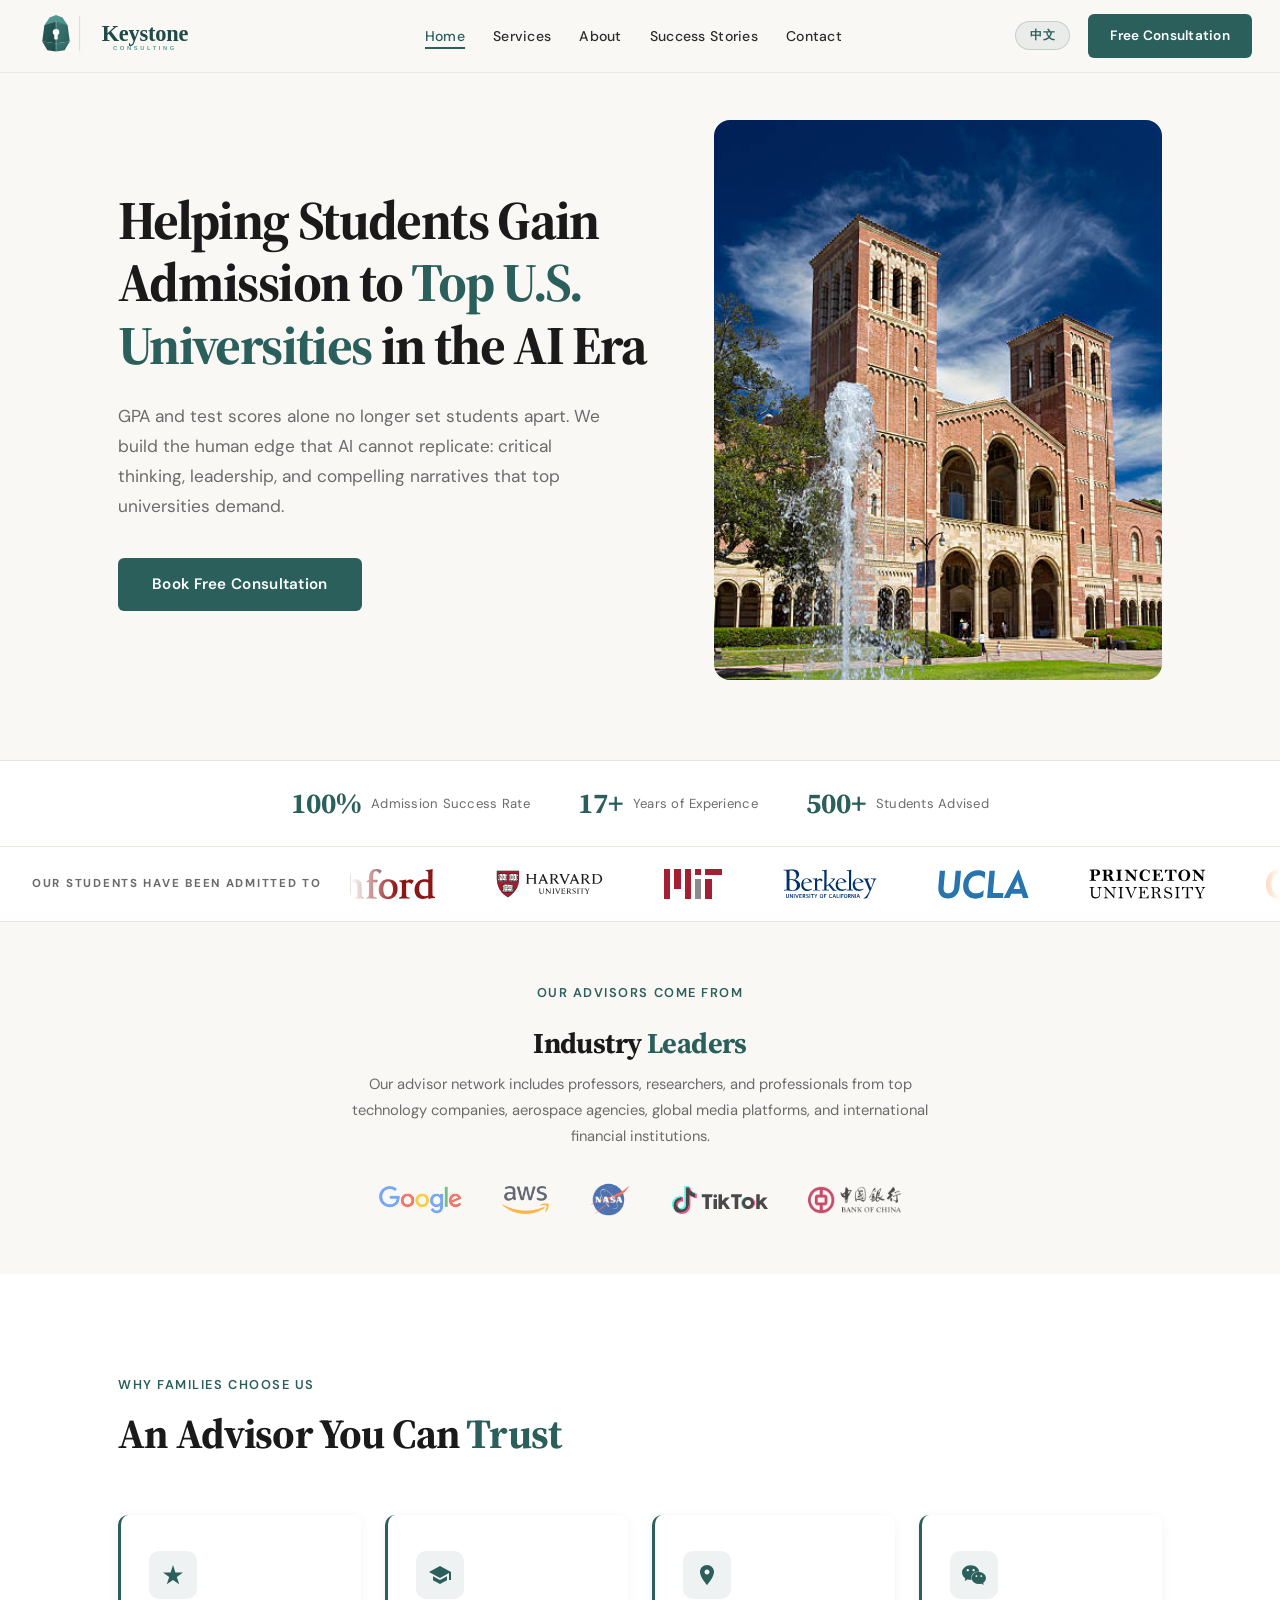
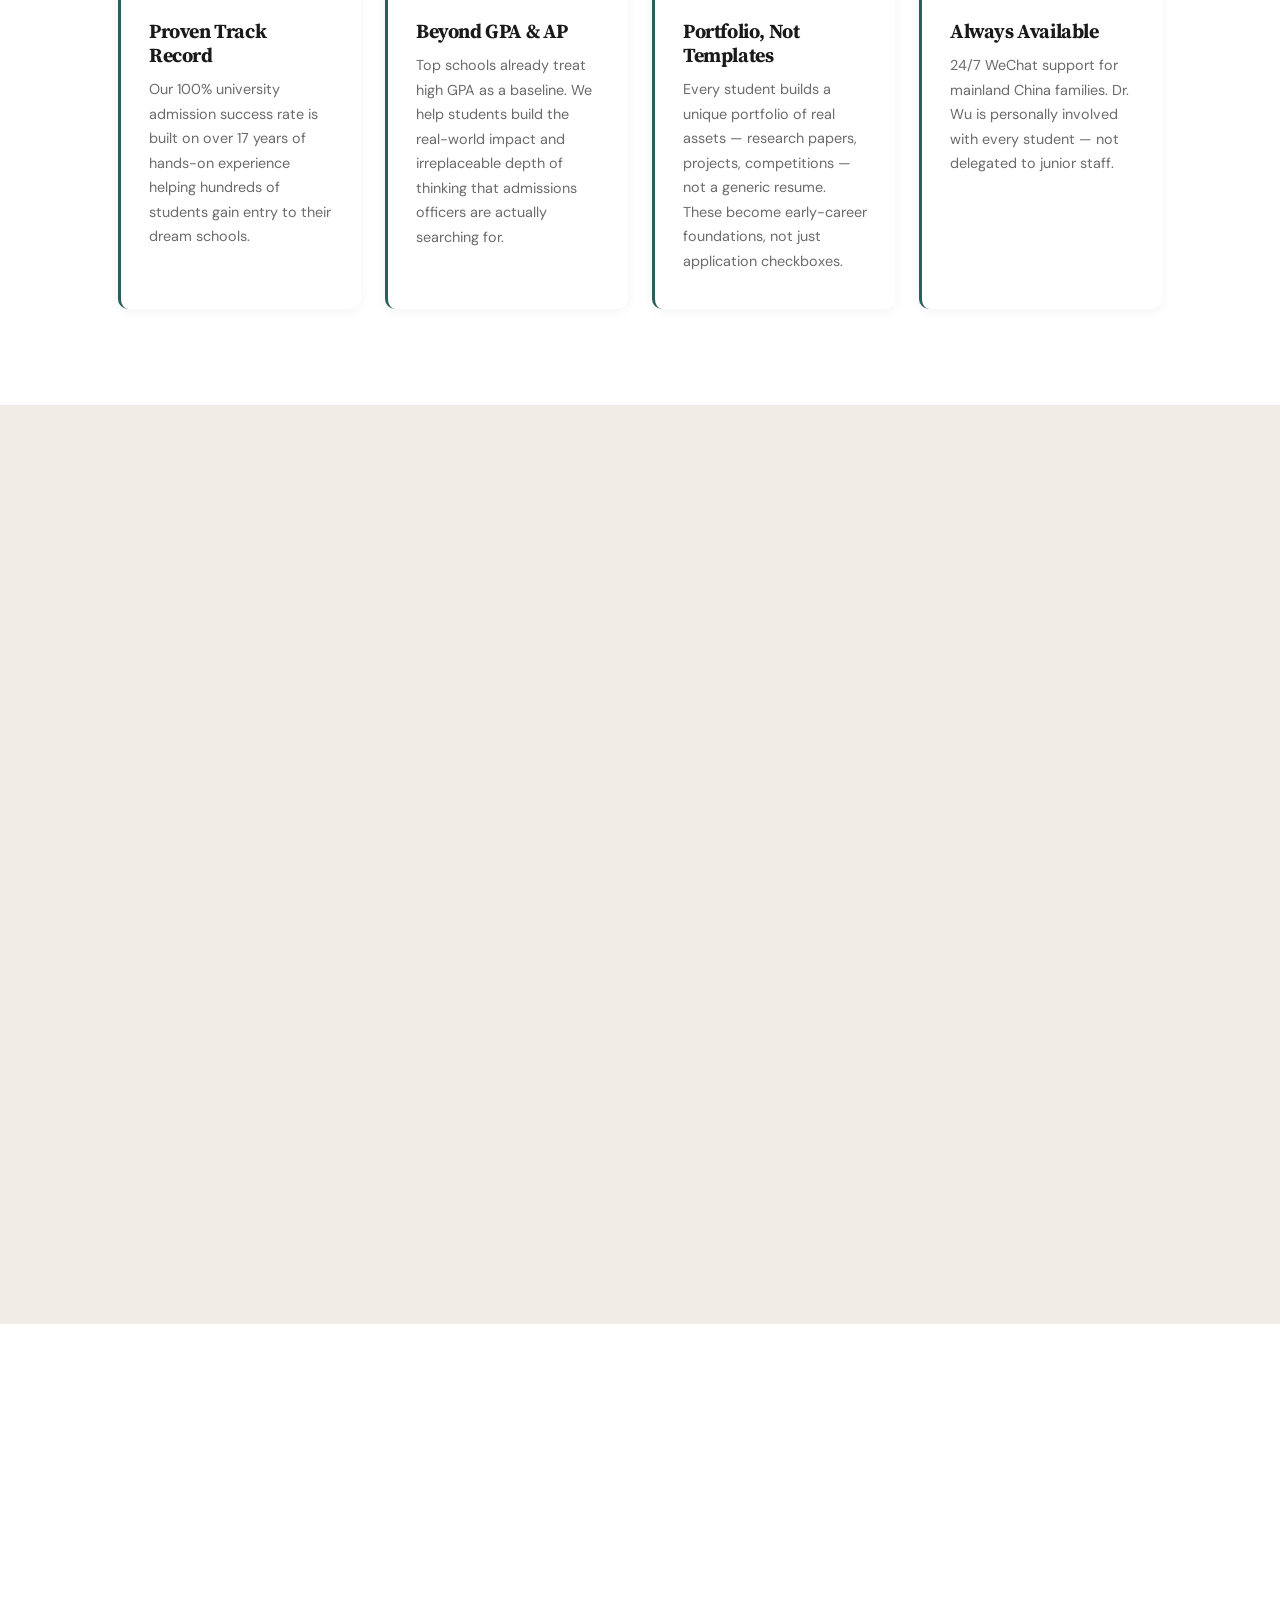
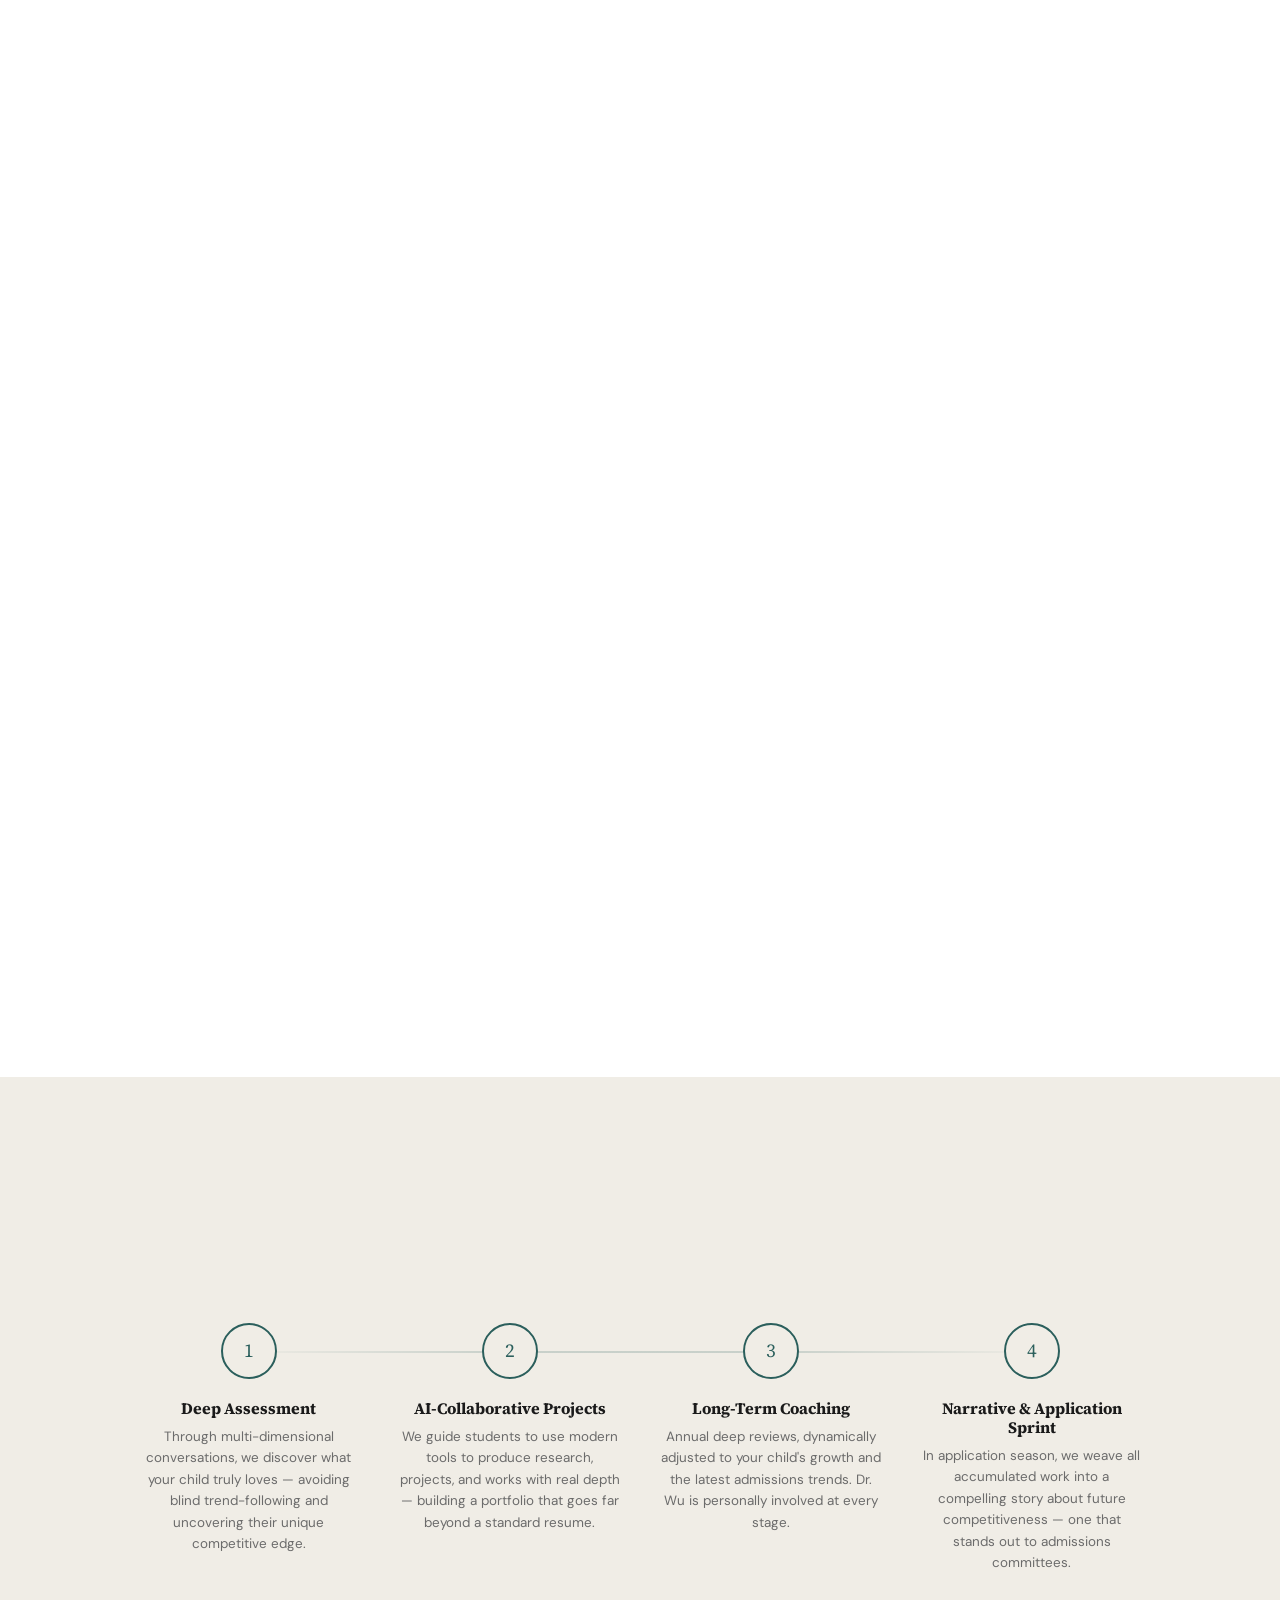
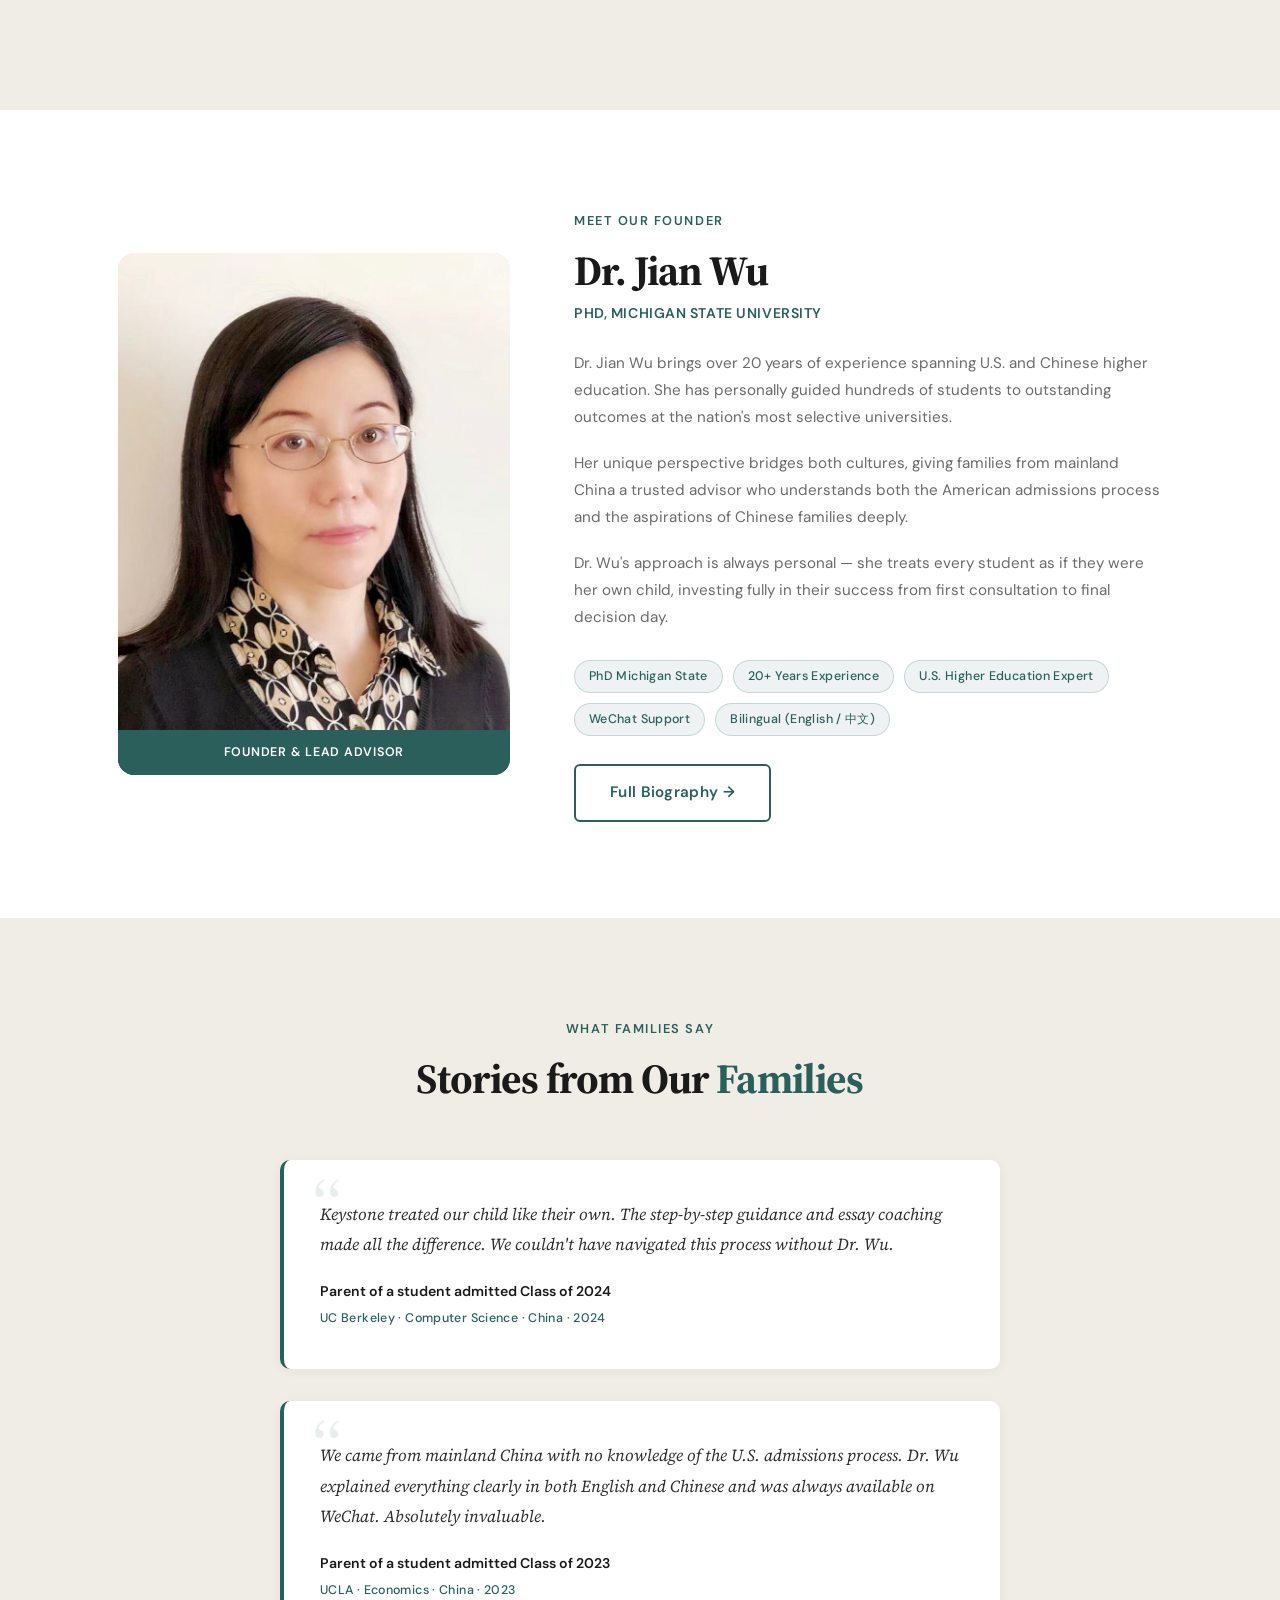
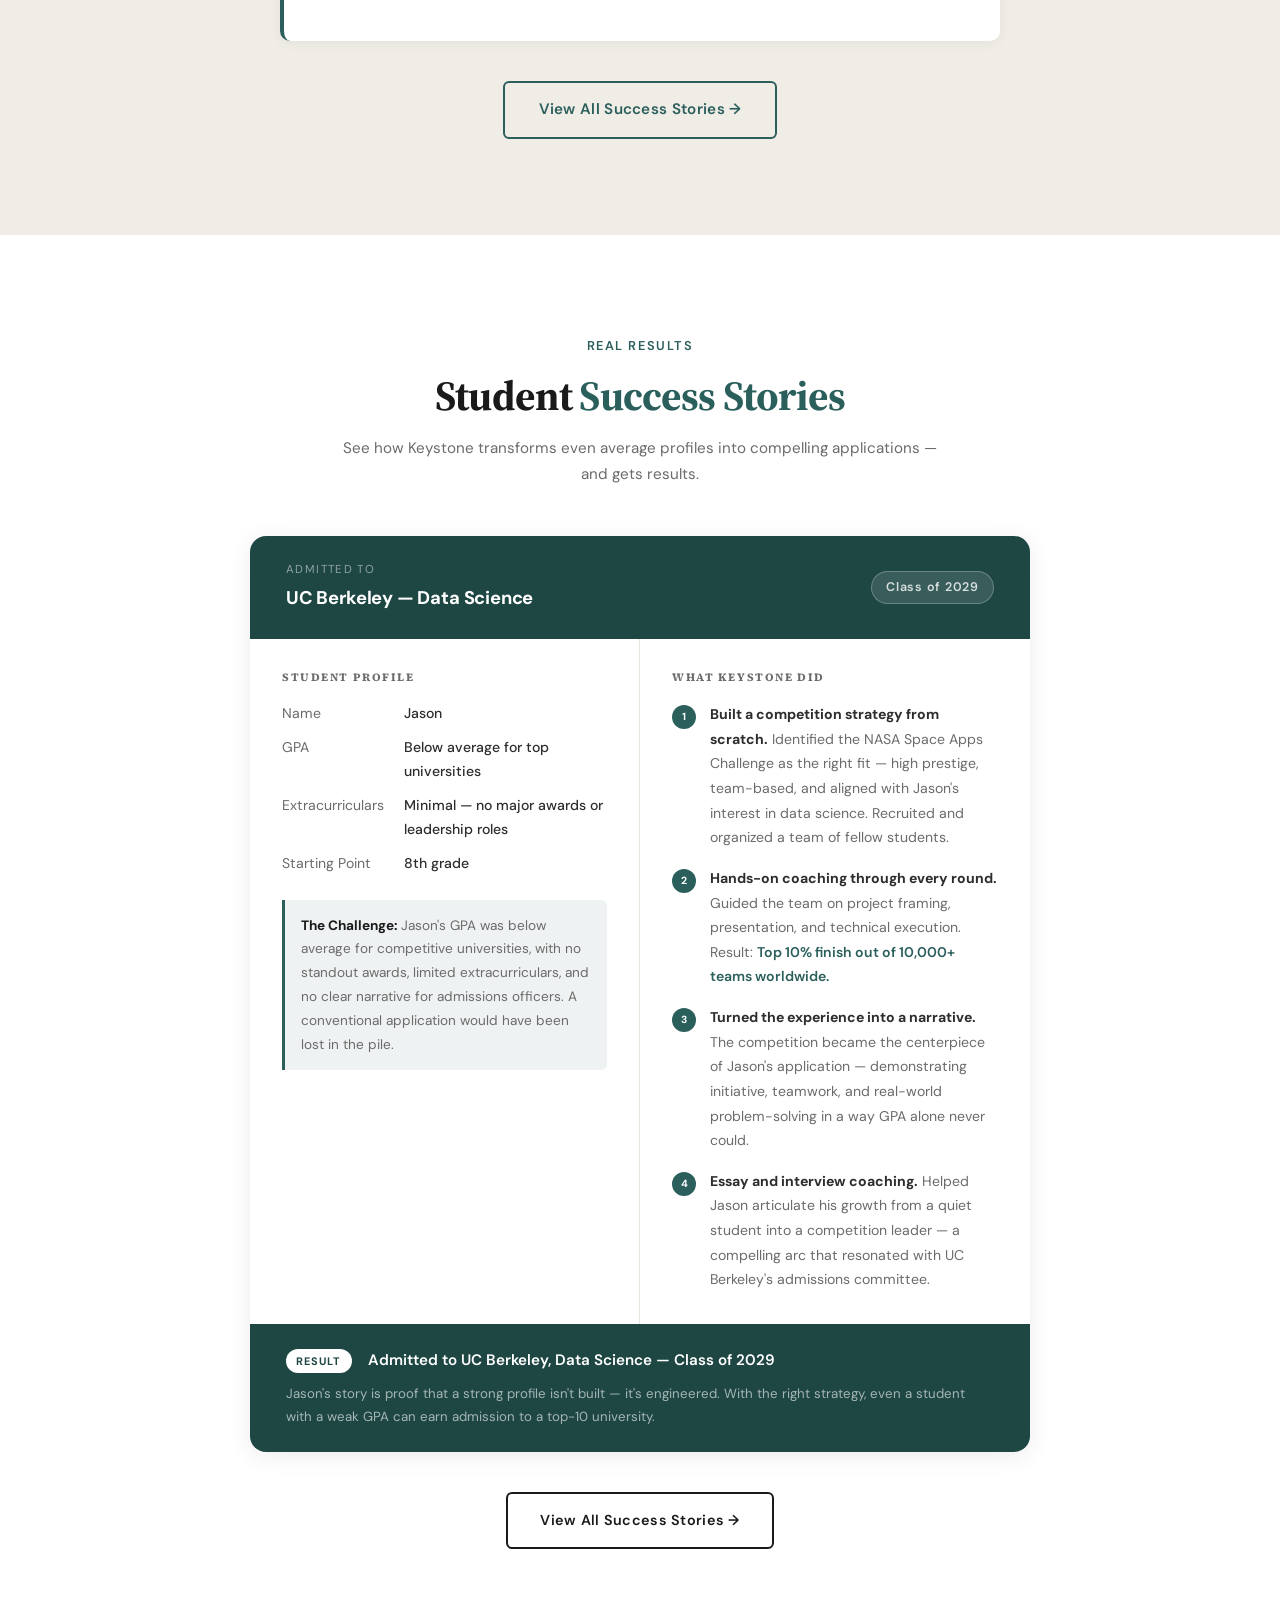
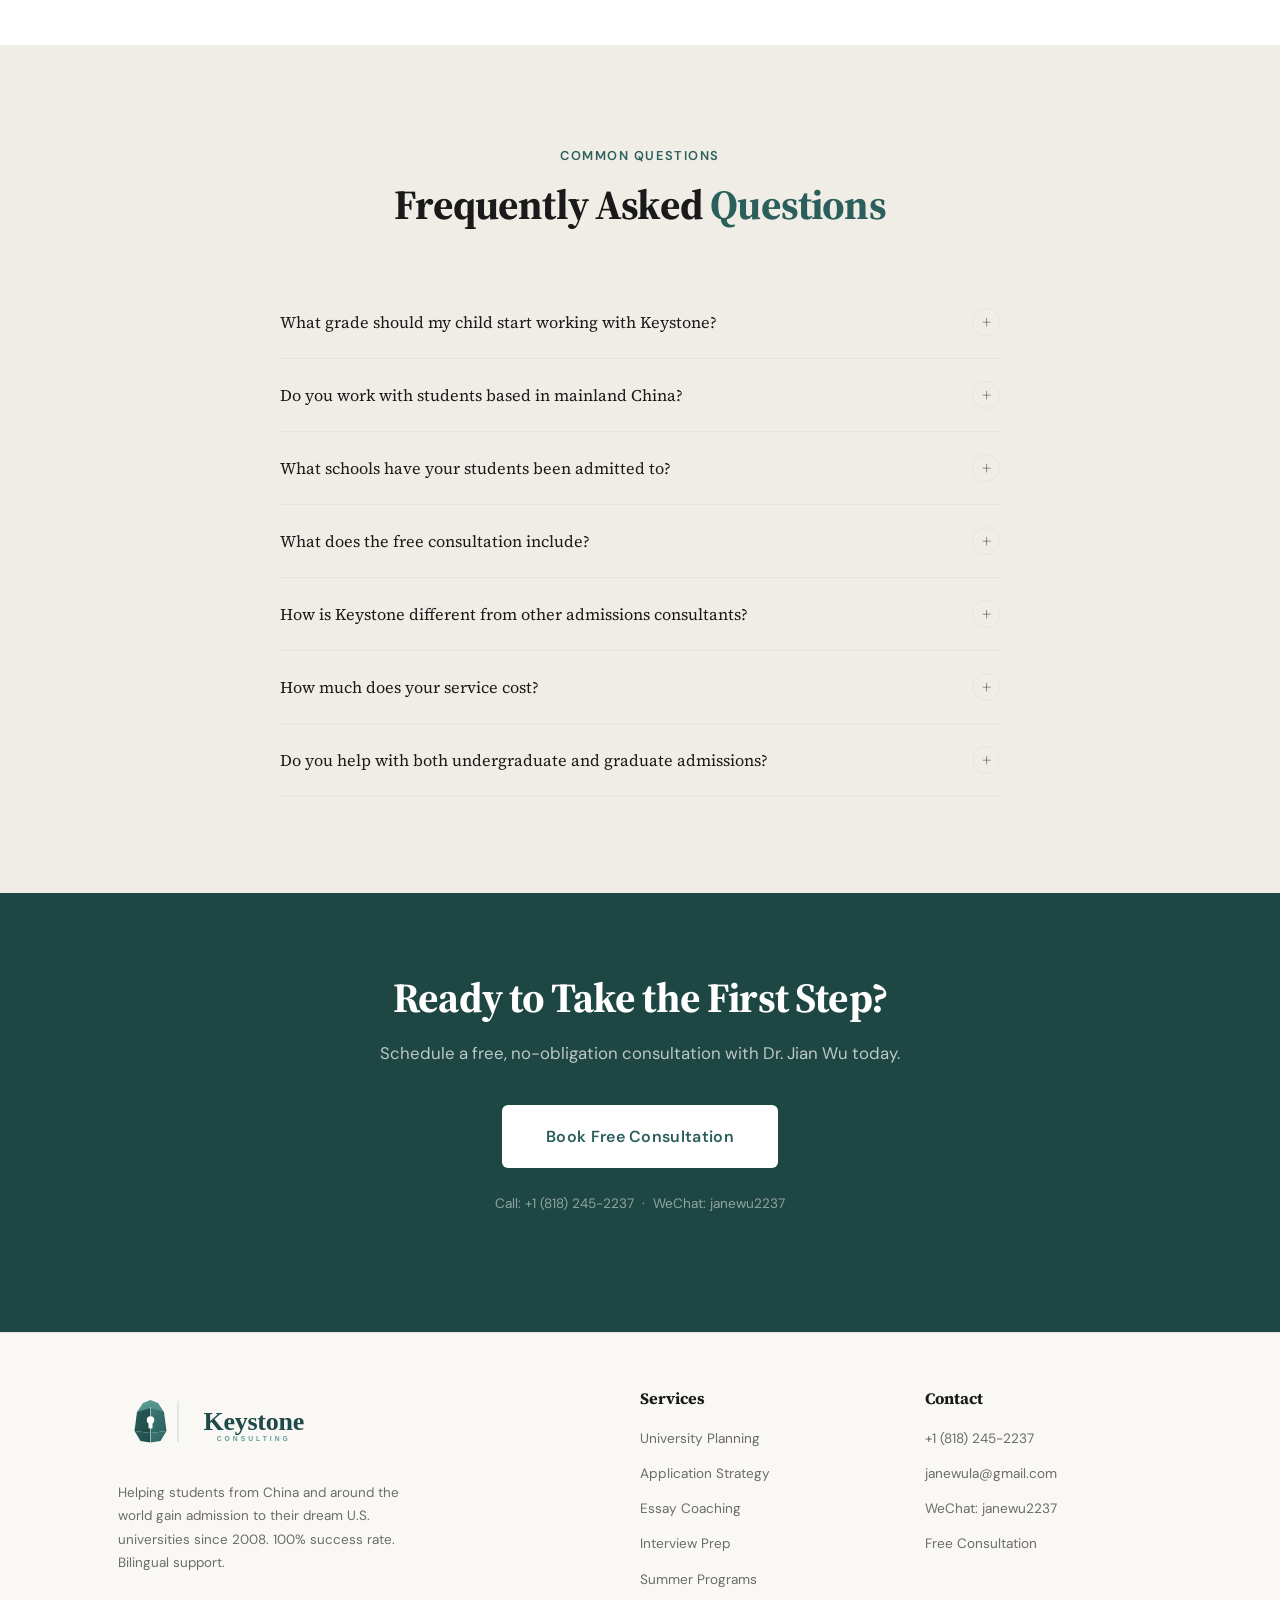
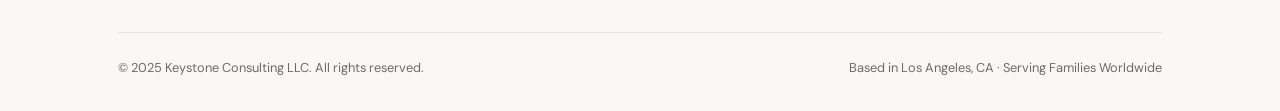
==== commit eabe811e: "Fix: replace CSS marquee with JS-driven recycling loop for mobile compatibility Mobile browsers were" ====
--- a/index.html
+++ b/index.html
@@ -61,8 +61,7 @@
 <div class="schools-strip">
   <span class="schools-label" data-i18n="home.schools_label">Our students have been admitted to</span>
   <div class="marquee-track-wrap">
-    <div class="marquee-track">
-      <!-- Set 1 -->
+    <div class="marquee-track" id="marqueeTrack">
       <img src="./assets/logos/stanford.svg"        alt="Stanford"        class="school-logo">
       <img src="./assets/logos/harvard.svg"         alt="Harvard"         class="school-logo">
       <img src="./assets/logos/mit.svg"             alt="MIT"             class="school-logo">
@@ -70,30 +69,14 @@
       <img src="./assets/logos/ucla.svg"            alt="UCLA"            class="school-logo">
       <img src="./assets/logos/princeton.svg"       alt="Princeton"       class="school-logo">
       <img src="./assets/logos/caltech.svg"         alt="Caltech"         class="school-logo">
-      <img src="./assets/logos/carnegie_mellon.svg" alt="Carnegie Mellon" class="school-logo">
       <img src="./assets/logos/brown.svg"           alt="Brown"           class="school-logo">
       <img src="./assets/logos/yale.svg"            alt="Yale"            class="school-logo">
       <img src="./assets/logos/cornell.svg"         alt="Cornell"         class="school-logo">
       <img src="./assets/logos/usc.svg"             alt="USC"             class="school-logo">
       <img src="./assets/logos/upenn.svg"           alt="UPenn"           class="school-logo">
       <img src="./assets/logos/nyu.svg"             alt="NYU"             class="school-logo">
-      <img src="./assets/logos/georgia_tech.svg"    alt="Georgia Tech"    class="school-logo">
-      <!-- Set 2 (duplicate for seamless loop) -->
-      <img src="./assets/logos/stanford.svg"        alt="Stanford"        class="school-logo" aria-hidden="true">
-      <img src="./assets/logos/harvard.svg"         alt="Harvard"         class="school-logo" aria-hidden="true">
-      <img src="./assets/logos/mit.svg"             alt="MIT"             class="school-logo" aria-hidden="true">
-      <img src="./assets/logos/berkeley.svg"        alt="UC Berkeley"     class="school-logo" aria-hidden="true">
-      <img src="./assets/logos/ucla.svg"            alt="UCLA"            class="school-logo" aria-hidden="true">
-      <img src="./assets/logos/princeton.svg"       alt="Princeton"       class="school-logo" aria-hidden="true">
-      <img src="./assets/logos/caltech.svg"         alt="Caltech"         class="school-logo" aria-hidden="true">
-      <img src="./assets/logos/carnegie_mellon.svg" alt="Carnegie Mellon" class="school-logo" aria-hidden="true">
-      <img src="./assets/logos/brown.svg"           alt="Brown"           class="school-logo" aria-hidden="true">
-      <img src="./assets/logos/yale.svg"            alt="Yale"            class="school-logo" aria-hidden="true">
-      <img src="./assets/logos/cornell.svg"         alt="Cornell"         class="school-logo" aria-hidden="true">
-      <img src="./assets/logos/usc.svg"             alt="USC"             class="school-logo" aria-hidden="true">
-      <img src="./assets/logos/upenn.svg"           alt="UPenn"           class="school-logo" aria-hidden="true">
-      <img src="./assets/logos/nyu.svg"             alt="NYU"             class="school-logo" aria-hidden="true">
-      <img src="./assets/logos/georgia_tech.svg"    alt="Georgia Tech"    class="school-logo" aria-hidden="true">
+      <img src="./assets/logos/gatech.svg"          alt="Georgia Tech"   class="school-logo">
+      <img src="./assets/logos/cmu.svg"             alt="Carnegie Mellon" class="school-logo">
     </div>
   </div>
 </div>
--- a/css/styles.css
+++ b/css/styles.css
@@ -389,10 +389,6 @@
 }
 
 /* ── SCHOOLS STRIP (marquee) ──────────────────────────────── */
-@keyframes marquee {
-  from { transform: translateX(0); }
-  to   { transform: translateX(-50%); }
-}
 .schools-strip {
   background: var(--white);
   border-bottom: 1px solid var(--light-gray);
@@ -423,13 +419,8 @@
 .marquee-track {
   display: flex;
   align-items: center;
-  gap: 60px;
   width: max-content;
-  animation: marquee 45s linear infinite;
-  padding: 0 30px;
-}
-.marquee-track:hover {
-  animation-play-state: paused;
+  will-change: transform;
 }
 .school-logo {
   height: 30px;
@@ -441,6 +432,7 @@
   vertical-align: middle;
   transition: opacity 0.2s ease;
   flex-shrink: 0;
+  margin-right: 60px;
 }
 .school-logo:hover {
   opacity: 0.7;
@@ -449,7 +441,7 @@
   .schools-strip {
     flex-direction: column;
     padding: 16px 0;
-    gap: 12px;
+    gap: 20px;
   }
   .schools-label {
     padding: 0 20px;
@@ -458,8 +450,7 @@
     text-align: center;
   }
   .marquee-track-wrap { width: 100%; }
-  .school-logo { height: 24px; }
-  .marquee-track { gap: 40px; animation-duration: 35s; }
+  .school-logo { height: 24px; max-height: 24px; margin-right: 40px; }
 }
 
 /* ── INDUSTRY ADVISORS (understated on homepage) ──────────── */
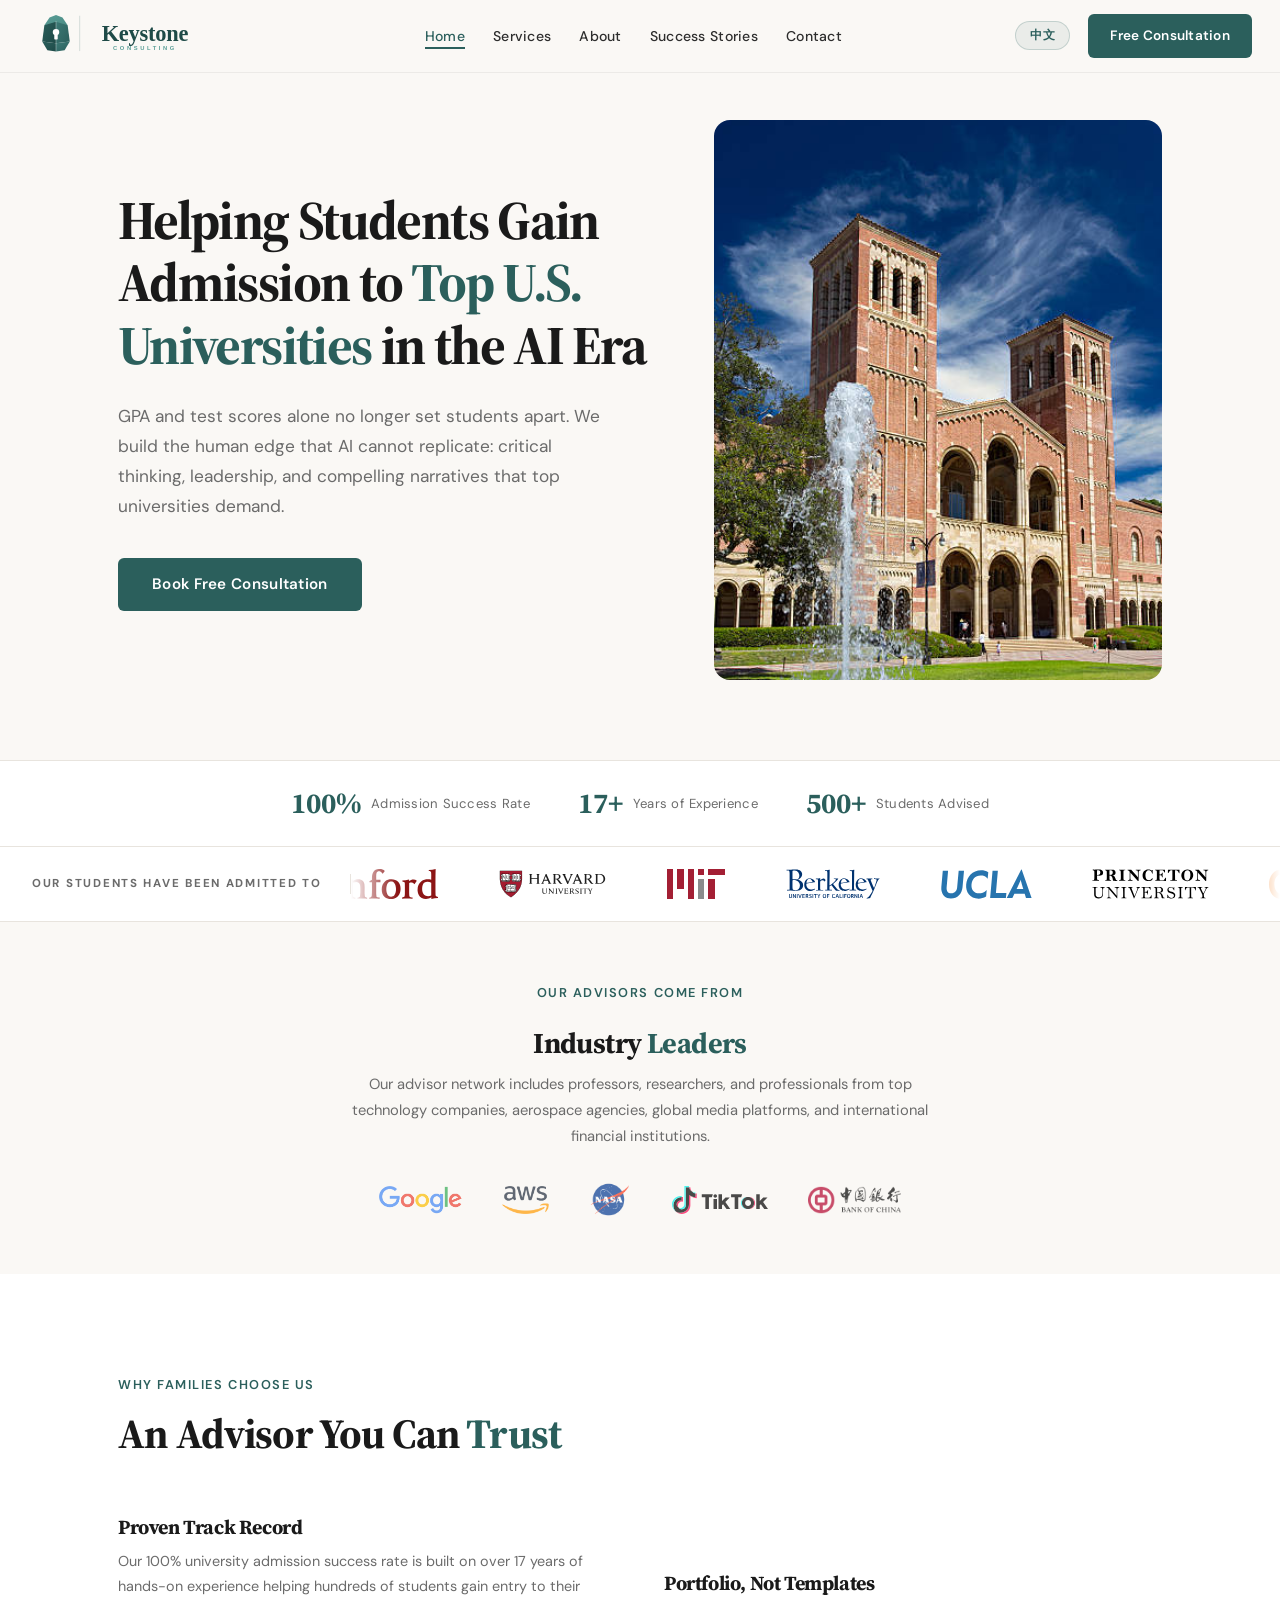
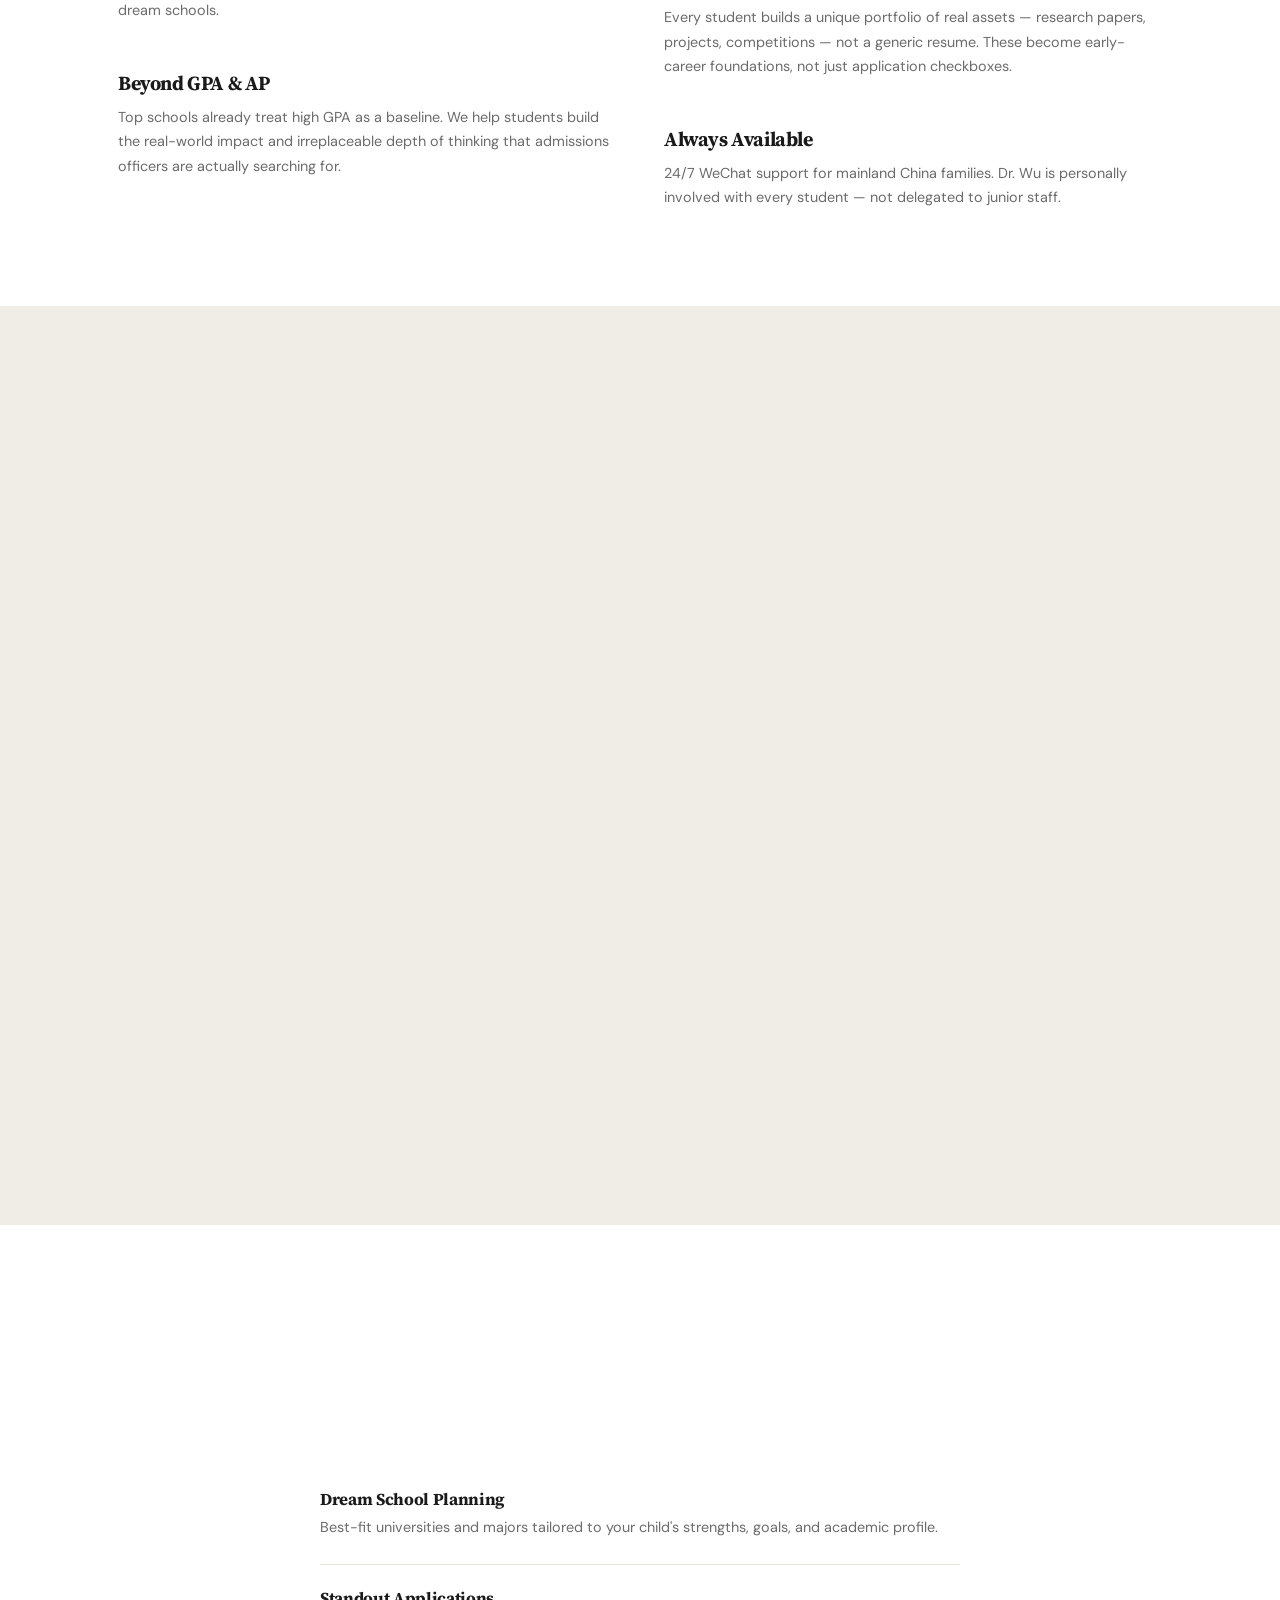
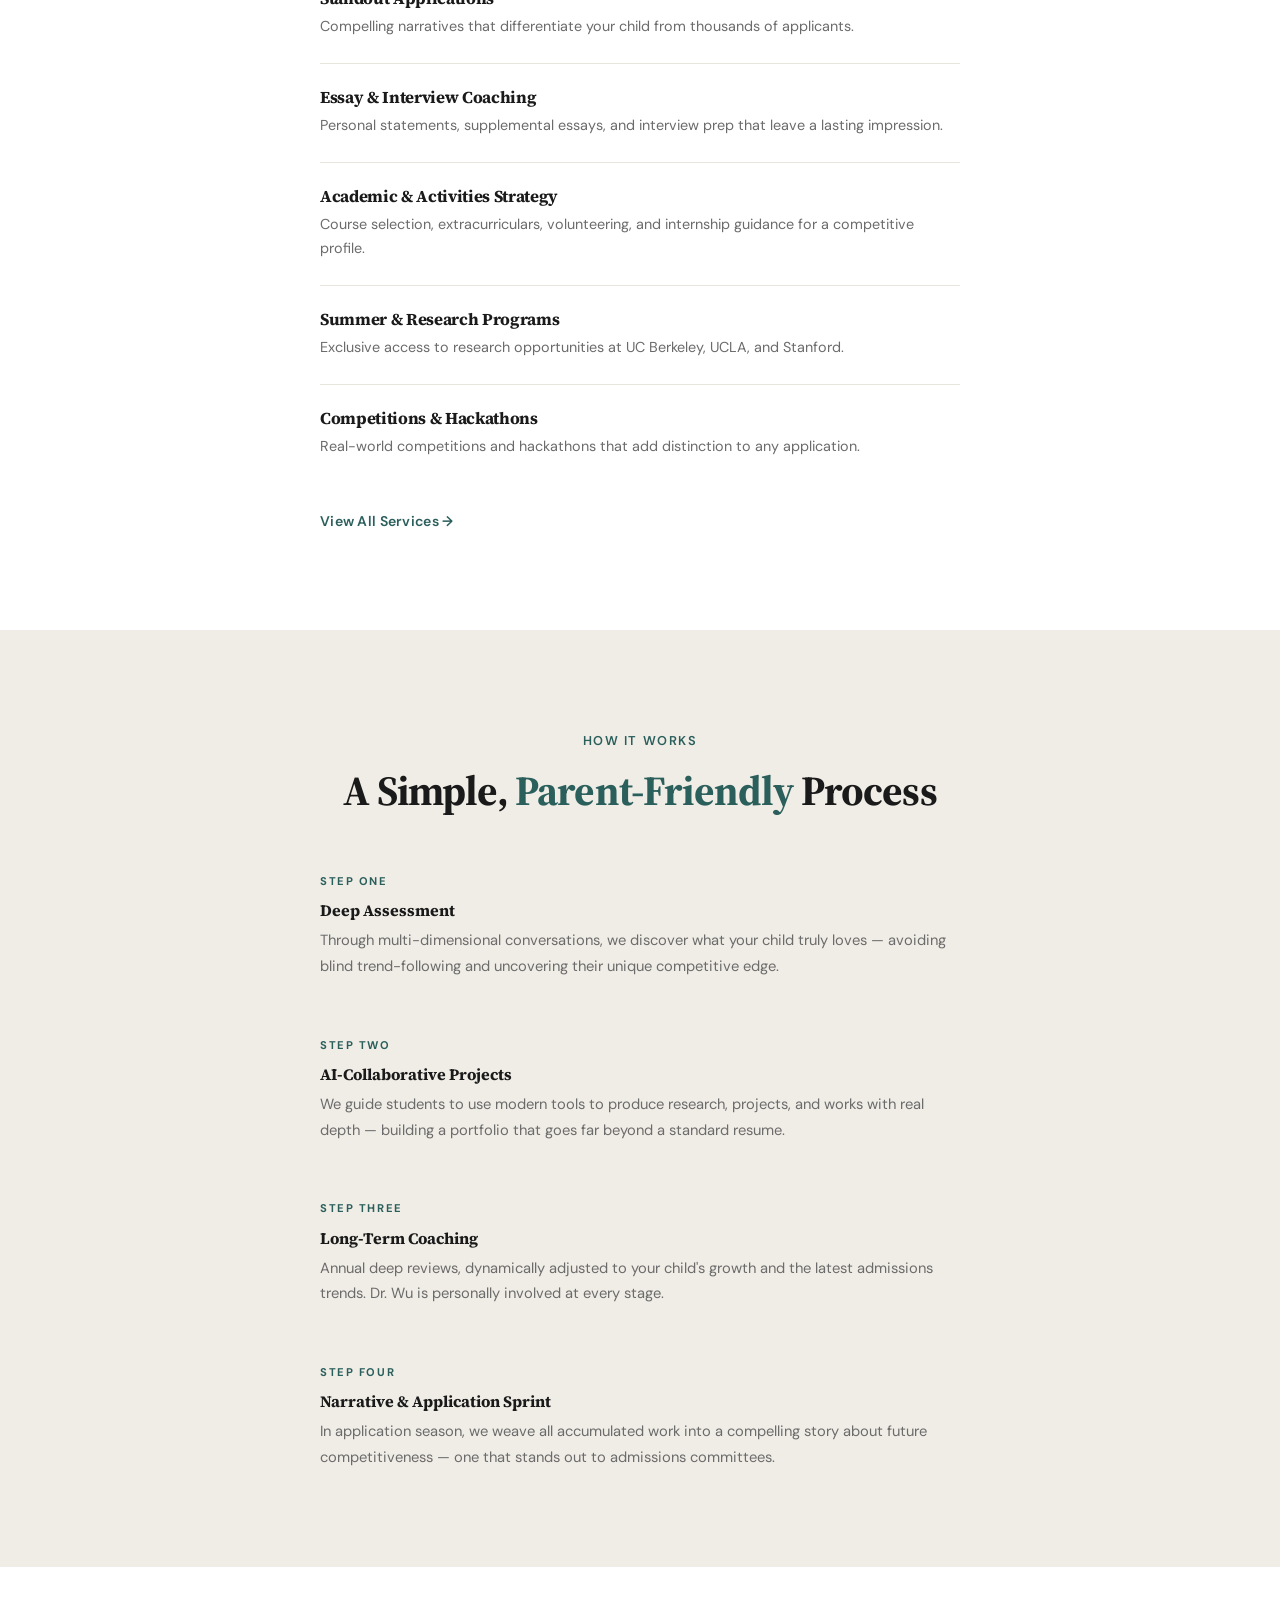
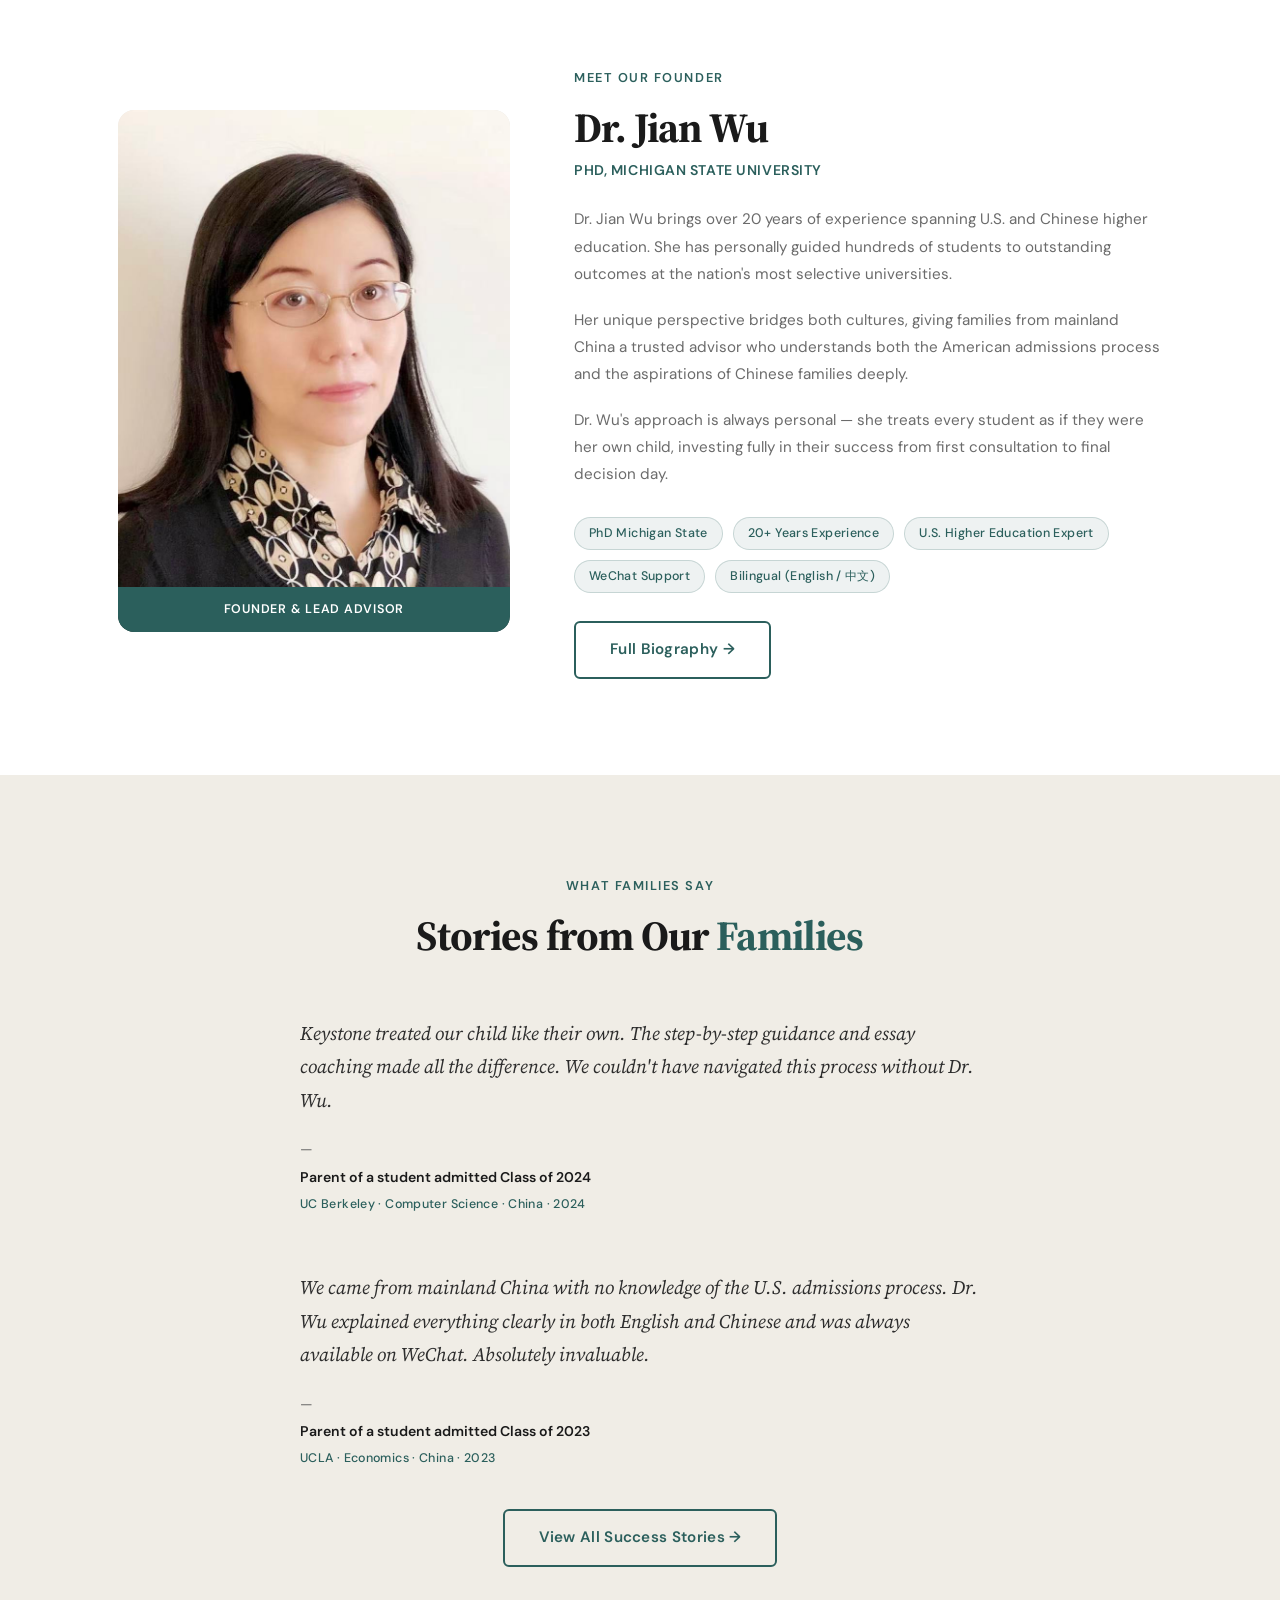
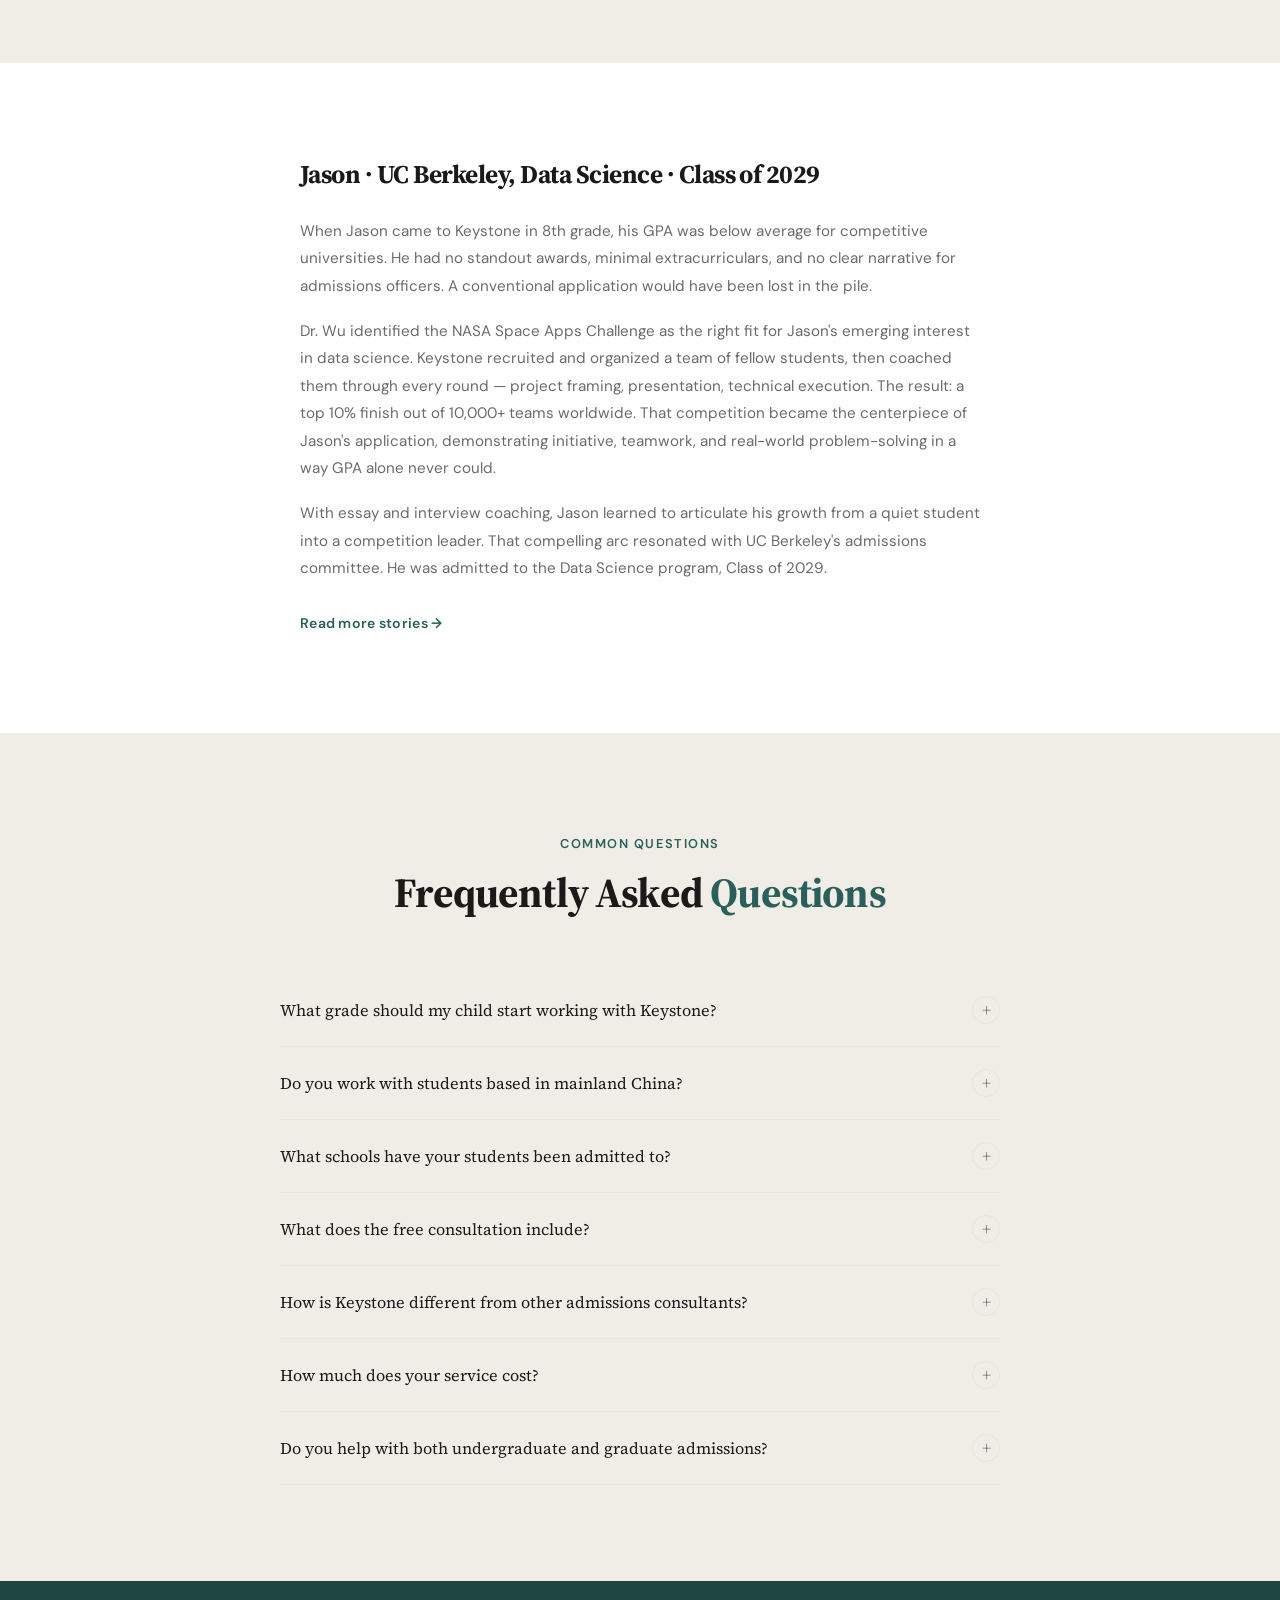
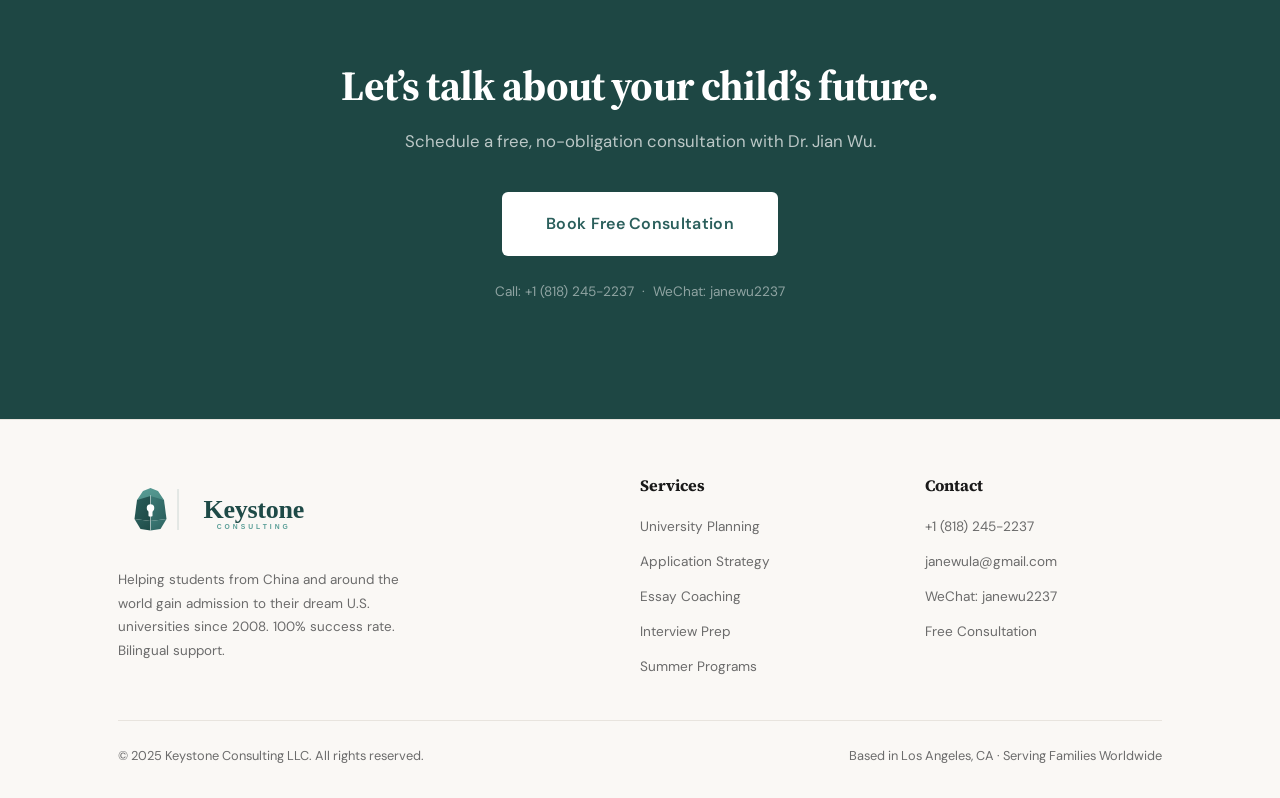
==== commit 1c0549b0: "Redesign: staggered two-column Why Us, editorial services list, refined hero & CTA Co-Authored-By: C" ====
--- a/index.html
+++ b/index.html
@@ -24,7 +24,6 @@
 <section class="hero">
   <div class="container hero-inner">
     <div class="hero-text">
-      <div class="hero-badge" data-i18n="home.hero_badge">Since 2008 · 100% Admission Success</div>
       <h1 data-i18n-html="home.hero_h1">Helping Students Gain Admission to <em>Top U.S. Universities</em> in the AI Era</h1>
       <p class="hero-sub" data-i18n="home.hero_sub">GPA and test scores alone no longer set students apart. We build the human edge that AI cannot replicate: critical thinking, leadership, and compelling narratives that top universities demand.</p>
       <div class="hero-actions">
@@ -99,41 +98,33 @@
   </div>
 </section>
 
-<!-- ── WHY US ─────────────────────────────────────────────── -->
+<!-- ── WHY US (staggered two-column) ───────────────────────── -->
 <section class="section section--white" id="why">
   <div class="container">
     <div class="reveal">
       <span class="label" data-i18n="home.why_label">Why Families Choose Us</span>
       <h2 data-i18n-html="home.why_h2">An Advisor You Can <span class="gold">Trust</span></h2>
     </div>
-    <div class="why-grid">
-      <div class="why-card reveal">
-        <div class="why-icon">
-          <svg viewBox="0 0 24 24" fill="currentColor" aria-hidden="true"><path d="M12 2l2.4 7.4H22l-6.2 4.5 2.4 7.4L12 17l-6.2 4.3 2.4-7.4L2 9.4h7.6z"/></svg>
-        </div>
-        <h3 data-i18n="home.why1_title">Proven Track Record</h3>
-        <p data-i18n="home.why1_body">Our 100% university admission success rate is built on over 17 years of hands-on experience helping hundreds of students gain entry to their dream schools.</p>
-      </div>
-      <div class="why-card reveal">
-        <div class="why-icon">
-          <svg viewBox="0 0 24 24" fill="currentColor" aria-hidden="true"><path d="M12 3L1 9l11 6 9-4.91V17h2V9L12 3zM5 13.18v4L12 21l7-3.82v-4L12 17l-7-3.82z"/></svg>
-        </div>
-        <h3 data-i18n="home.why2_title">Elite Advisors</h3>
-        <p data-i18n="home.why2_body">Our team includes U.S. university professors and former admissions officers who know exactly what top schools are looking for in a candidate.</p>
-      </div>
-      <div class="why-card reveal">
-        <div class="why-icon">
-          <svg viewBox="0 0 24 24" fill="currentColor" aria-hidden="true"><path d="M12 2C8.13 2 5 5.13 5 9c0 5.25 7 13 7 13s7-7.75 7-13c0-3.87-3.13-7-7-7zm0 9.5c-1.38 0-2.5-1.12-2.5-2.5s1.12-2.5 2.5-2.5 2.5 1.12 2.5 2.5-1.12 2.5-2.5 2.5z"/></svg>
-        </div>
-        <h3 data-i18n="home.why3_title">Fully Personalized</h3>
-        <p data-i18n="home.why3_body">Every student receives a unique roadmap — from course selection and extracurriculars to essay coaching and interview preparation. No templates, no shortcuts.</p>
-      </div>
-      <div class="why-card reveal">
-        <div class="why-icon">
-          <svg viewBox="0 0 24 24" fill="currentColor" aria-hidden="true"><path d="M8.691 2.188C3.891 2.188 0 5.476 0 9.53c0 2.212 1.17 4.203 3.002 5.55a.59.59 0 0 1 .213.665l-.39 1.48c-.019.07-.048.141-.048.213 0 .163.13.295.29.295a.326.326 0 0 0 .167-.054l1.903-1.114a.864.864 0 0 1 .717-.098 10.16 10.16 0 0 0 2.837.403c.276 0 .543-.027.811-.05-.857-2.578.157-4.972 1.932-6.446 1.703-1.415 3.882-1.98 5.853-1.838-.576-3.583-4.196-6.348-8.596-6.348zM5.785 5.991c.642 0 1.162.529 1.162 1.18a1.17 1.17 0 0 1-1.162 1.178A1.17 1.17 0 0 1 4.623 7.17c0-.651.52-1.18 1.162-1.18zm5.813 0c.642 0 1.162.529 1.162 1.18a1.17 1.17 0 0 1-1.162 1.178 1.17 1.17 0 0 1-1.162-1.178c0-.651.52-1.18 1.162-1.18zm5.34 2.867c-1.797-.052-3.746.512-5.28 1.786-1.72 1.428-2.687 3.72-1.78 6.22.942 2.453 3.666 4.229 6.884 4.229.826 0 1.622-.12 2.361-.336a.722.722 0 0 1 .598.082l1.584.926a.272.272 0 0 0 .14.047c.134 0 .24-.111.24-.247 0-.06-.023-.12-.038-.177l-.327-1.233a.582.582 0 0 1-.023-.156.49.49 0 0 1 .201-.398C23.024 18.48 24 16.82 24 14.98c0-3.21-2.931-5.837-6.656-6.088V8.89c-.135-.01-.27-.027-.407-.03zm-2.53 3.274c.535 0 .969.44.969.982a.976.976 0 0 1-.969.983.976.976 0 0 1-.969-.983c0-.542.434-.982.97-.982zm4.844 0c.535 0 .969.44.969.982a.976.976 0 0 1-.969.983.976.976 0 0 1-.969-.983c0-.542.434-.982.969-.982z"/></svg>
-        </div>
-        <h3 data-i18n="home.why4_title">Always Available</h3>
-        <p data-i18n="home.why4_body">24/7 communication for parents and students. We support WeChat for mainland China families and ensure you are never left without an answer when it matters most.</p>
+    <div class="why-stagger">
+      <div class="why-col">
+        <div class="why-item reveal">
+          <h3 data-i18n="home.why1_title">Proven Track Record</h3>
+          <p data-i18n="home.why1_body">Our 100% university admission success rate is built on over 17 years of hands-on experience helping hundreds of students gain entry to their dream schools.</p>
+        </div>
+        <div class="why-item reveal">
+          <h3 data-i18n="home.why2_title">Elite Advisors</h3>
+          <p data-i18n="home.why2_body">Our team includes U.S. university professors and former admissions officers who know exactly what top schools are looking for in a candidate.</p>
+        </div>
+      </div>
+      <div class="why-col why-col--offset">
+        <div class="why-item reveal">
+          <h3 data-i18n="home.why3_title">Fully Personalized</h3>
+          <p data-i18n="home.why3_body">Every student receives a unique roadmap — from course selection and extracurriculars to essay coaching and interview preparation. No templates, no shortcuts.</p>
+        </div>
+        <div class="why-item reveal">
+          <h3 data-i18n="home.why4_title">Always Available</h3>
+          <p data-i18n="home.why4_body">24/7 communication for parents and students. We support WeChat for mainland China families and ensure you are never left without an answer when it matters most.</p>
+        </div>
       </div>
     </div>
   </div>
@@ -176,79 +167,68 @@
   </div>
 </section>
 
-<!-- ── SERVICES (clean list, not numbered cards) ──────────── -->
+<!-- ── SERVICES (two-column editorial list) ────────────────── -->
 <section class="section section--white" id="services">
   <div class="container">
     <div class="reveal text-center">
       <span class="label" data-i18n="home.svc_label">What We Do</span>
       <h2 data-i18n-html="home.svc_h2">Comprehensive <span class="gold">Admissions Support</span></h2>
     </div>
-    <div class="services-grid">
-      <div class="service-item reveal">
-        <div class="service-num">01</div>
+    <div class="services-list reveal">
+      <div class="svc-list-item">
         <h3 data-i18n="home.svc1_title">Dream School Planning</h3>
-        <p data-i18n="home.svc1_body">Identifying the best-fit universities and majors tailored to your child's unique strengths, goals, and academic profile.</p>
-        <a href="./pages/services.html" class="service-link" data-i18n="home.svc_more">Learn More &rarr;</a>
-      </div>
-      <div class="service-item reveal">
-        <div class="service-num">02</div>
+        <p data-i18n="home.svc1_body">Best-fit universities and majors tailored to your child's strengths, goals, and academic profile.</p>
+      </div>
+      <div class="svc-list-item">
         <h3 data-i18n="home.svc2_title">Standout Applications</h3>
-        <p data-i18n="home.svc2_body">We craft compelling narratives that showcase each student's achievements and personality to genuinely differentiate them from thousands of applicants.</p>
-        <a href="./pages/services.html" class="service-link" data-i18n="home.svc_more">Learn More &rarr;</a>
-      </div>
-      <div class="service-item reveal">
-        <div class="service-num">03</div>
+        <p data-i18n="home.svc2_body">Compelling narratives that differentiate your child from thousands of applicants.</p>
+      </div>
+      <div class="svc-list-item">
         <h3 data-i18n="home.svc3_title">Essay & Interview Coaching</h3>
-        <p data-i18n="home.svc3_body">Memorable personal statements, supplemental essays, and interview preparation that build confidence and leave a lasting impression.</p>
-        <a href="./pages/services.html" class="service-link" data-i18n="home.svc_more">Learn More &rarr;</a>
-      </div>
-      <div class="service-item reveal">
-        <div class="service-num">04</div>
+        <p data-i18n="home.svc3_body">Personal statements, supplemental essays, and interview prep that leave a lasting impression.</p>
+      </div>
+      <div class="svc-list-item">
         <h3 data-i18n="home.svc4_title">Academic & Activities Strategy</h3>
-        <p data-i18n="home.svc4_body">Strategic course selection, extracurricular planning, volunteering, and internship guidance to maximize your child's competitive profile.</p>
-        <a href="./pages/services.html" class="service-link" data-i18n="home.svc_more">Learn More &rarr;</a>
-      </div>
-      <div class="service-item reveal">
-        <div class="service-num">05</div>
+        <p data-i18n="home.svc4_body">Course selection, extracurriculars, volunteering, and internship guidance for a competitive profile.</p>
+      </div>
+      <div class="svc-list-item">
         <h3 data-i18n="home.svc5_title">Summer & Research Programs</h3>
-        <p data-i18n="home.svc5_body">Exclusive access to research and summer opportunities at UC Berkeley, UCLA, and Stanford through our trusted partner network.</p>
-        <a href="./pages/services.html" class="service-link" data-i18n="home.svc_more">Learn More &rarr;</a>
-      </div>
-      <div class="service-item reveal">
-        <div class="service-num">06</div>
+        <p data-i18n="home.svc5_body">Exclusive access to research opportunities at UC Berkeley, UCLA, and Stanford.</p>
+      </div>
+      <div class="svc-list-item svc-list-item--last">
         <h3 data-i18n="home.svc6_title">Competitions & Hackathons</h3>
-        <p data-i18n="home.svc6_body">We connect students with partner-run competitions and hackathons that build real-world experience and add distinction to any application.</p>
-        <a href="./pages/services.html" class="service-link" data-i18n="home.svc_more">Learn More &rarr;</a>
-      </div>
-    </div>
-  </div>
-</section>
-
-<!-- ── PROCESS ─────────────────────────────────────────────── -->
+        <p data-i18n="home.svc6_body">Real-world competitions and hackathons that add distinction to any application.</p>
+      </div>
+      <a href="./pages/services.html" class="svc-view-all" data-i18n="home.svc_all">View All Services &rarr;</a>
+    </div>
+  </div>
+</section>
+
+<!-- ── PROCESS (editorial vertical flow) ───────────────────── -->
 <section class="section section--cream" id="process">
   <div class="container">
     <div class="reveal text-center">
       <span class="label" data-i18n="home.process_label">How It Works</span>
       <h2 data-i18n-html="home.process_h2">A Simple, <span class="gold">Parent-Friendly</span> Process</h2>
     </div>
-    <div class="process-steps">
-      <div class="step reveal">
-        <div class="step-circle">1</div>
+    <div class="process-editorial">
+      <div class="process-step reveal">
+        <span class="step-eyebrow" data-i18n="home.step1_eyebrow">Step one</span>
         <h4 data-i18n="home.step1_title">Deep Assessment</h4>
         <p data-i18n="home.step1_body">Through multi-dimensional conversations, we discover what your child truly loves — avoiding blind trend-following and uncovering their unique competitive edge.</p>
       </div>
-      <div class="step reveal">
-        <div class="step-circle">2</div>
+      <div class="process-step reveal">
+        <span class="step-eyebrow" data-i18n="home.step2_eyebrow">Step two</span>
         <h4 data-i18n="home.step2_title">AI-Collaborative Projects</h4>
         <p data-i18n="home.step2_body">We guide students to use modern tools to produce research, projects, and works with real depth — building a portfolio that goes far beyond a standard resume.</p>
       </div>
-      <div class="step reveal">
-        <div class="step-circle">3</div>
+      <div class="process-step reveal">
+        <span class="step-eyebrow" data-i18n="home.step3_eyebrow">Step three</span>
         <h4 data-i18n="home.step3_title">Long-Term Coaching</h4>
         <p data-i18n="home.step3_body">Annual deep reviews, dynamically adjusted to your child's growth and the latest admissions trends. Dr. Wu is personally involved at every stage.</p>
       </div>
-      <div class="step reveal">
-        <div class="step-circle">4</div>
+      <div class="process-step reveal">
+        <span class="step-eyebrow" data-i18n="home.step4_eyebrow">Step four</span>
         <h4 data-i18n="home.step4_title">Narrative & Application Sprint</h4>
         <p data-i18n="home.step4_body">In application season, we weave all accumulated work into a compelling story about future competitiveness — one that stands out to admissions committees.</p>
       </div>
@@ -297,18 +277,20 @@
       <span class="label" data-i18n="home.testi_label">What Families Say</span>
       <h2 data-i18n-html="home.testi_h2">Stories from Our <span class="gold">Families</span></h2>
     </div>
-    <div class="testimonials-grid">
-      <div class="t-card reveal">
-        <div class="t-stars">&#9733;&#9733;&#9733;&#9733;&#9733;</div>
+    <div class="testimonials-editorial">
+      <div class="t-quote reveal">
         <p class="t-body" data-i18n="home.t1_body">Keystone treated our child like their own. The step-by-step guidance and essay coaching made all the difference. We couldn't have navigated this process without Dr. Wu.</p>
-        <div class="t-author" data-i18n="home.t1_author">Parent of a student admitted Class of 2024</div>
-        <div class="t-meta" data-i18n="home.t1_meta">UC Berkeley · Computer Science · China · 2024</div>
-      </div>
-      <div class="t-card reveal">
-        <div class="t-stars">&#9733;&#9733;&#9733;&#9733;&#9733;</div>
+        <div class="t-attribution">
+          <span class="t-author" data-i18n="home.t1_author">Parent of a student admitted Class of 2024</span>
+          <span class="t-meta" data-i18n="home.t1_meta">UC Berkeley · Computer Science · China · 2024</span>
+        </div>
+      </div>
+      <div class="t-quote reveal">
         <p class="t-body" data-i18n="home.t2_body">We came from mainland China with no knowledge of the U.S. admissions process. Dr. Wu explained everything clearly in both English and Chinese and was always available on WeChat. Absolutely invaluable.</p>
-        <div class="t-author" data-i18n="home.t2_author">Parent of a student admitted Class of 2023</div>
-        <div class="t-meta" data-i18n="home.t2_meta">UCLA · Economics · China · 2023</div>
+        <div class="t-attribution">
+          <span class="t-author" data-i18n="home.t2_author">Parent of a student admitted Class of 2023</span>
+          <span class="t-meta" data-i18n="home.t2_meta">UCLA · Economics · China · 2023</span>
+        </div>
       </div>
     </div>
     <div style="text-align:center; margin-top:40px;">
@@ -317,67 +299,15 @@
   </div>
 </section>
 
-<!-- ── CASE STUDY (compact editorial) ────────────────────── -->
+<!-- ── CASE STUDY (editorial narrative) ────────────────────── -->
 <section class="section section--white" id="case-studies">
   <div class="container">
-    <div class="reveal text-center">
-      <span class="label" data-i18n="home.case_label">Real Results</span>
-      <h2 data-i18n-html="home.case_h2">Student <span class="gold">Success Stories</span></h2>
-      <p class="section-sub" data-i18n="home.case_sub">See how Keystone transforms even average profiles into compelling applications — and gets results.</p>
-    </div>
-
-    <div class="case-card reveal">
-      <div class="case-header">
-        <div class="case-admitted">
-          <span class="case-admitted-label" data-i18n="home.case1_admitted_label">Admitted to</span>
-          <span class="case-admitted-school" data-i18n="home.case1_school">UC Berkeley — Data Science</span>
-        </div>
-        <div class="case-tag" data-i18n="home.case1_tag">Class of 2029</div>
-      </div>
-      <div class="case-body">
-        <div class="case-col">
-          <h4 class="case-section-title" data-i18n="home.case1_profile_title">Student Profile</h4>
-          <ul class="case-profile-list">
-            <li><span class="case-key" data-i18n="home.case1_k1">Name</span><span class="case-val">Jason</span></li>
-            <li><span class="case-key" data-i18n="home.case1_k2">GPA</span><span class="case-val" data-i18n="home.case1_v2">Below average for top universities</span></li>
-            <li><span class="case-key" data-i18n="home.case1_k3">Extracurriculars</span><span class="case-val" data-i18n="home.case1_v3">Minimal — no major awards or leadership roles</span></li>
-            <li><span class="case-key" data-i18n="home.case1_k4">Starting Point</span><span class="case-val" data-i18n="home.case1_v4">8th grade</span></li>
-          </ul>
-          <div class="case-challenge" data-i18n-html="home.case1_challenge"><strong>The Challenge:</strong> Jason's GPA was below average for competitive universities, with no standout awards, limited extracurriculars, and no clear narrative for admissions officers. A conventional application would have been lost in the pile.</div>
-        </div>
-        <div class="case-col">
-          <h4 class="case-section-title" data-i18n="home.case1_actions_title">What Keystone Did</h4>
-          <ul class="case-actions">
-            <li>
-              <div class="case-action-icon">1</div>
-              <div data-i18n-html="home.case1_a1"><strong>Built a competition strategy from scratch.</strong> Identified the NASA Space Apps Challenge as the right fit — high prestige, team-based, and aligned with Jason's interest in data science. Recruited and organized a team of fellow students.</div>
-            </li>
-            <li>
-              <div class="case-action-icon">2</div>
-              <div data-i18n-html="home.case1_a2"><strong>Hands-on coaching through every round.</strong> Guided the team on project framing, presentation, and technical execution. Result: <em>Top 10% finish out of 10,000+ teams worldwide.</em></div>
-            </li>
-            <li>
-              <div class="case-action-icon">3</div>
-              <div data-i18n-html="home.case1_a3"><strong>Turned the experience into a narrative.</strong> The competition became the centerpiece of Jason's application — demonstrating initiative, teamwork, and real-world problem-solving in a way GPA alone never could.</div>
-            </li>
-            <li>
-              <div class="case-action-icon">4</div>
-              <div data-i18n-html="home.case1_a4"><strong>Essay and interview coaching.</strong> Helped Jason articulate his growth from a quiet student into a competition leader — a compelling arc that resonated with UC Berkeley's admissions committee.</div>
-            </li>
-          </ul>
-        </div>
-      </div>
-      <div class="case-result">
-        <div class="case-result-inner">
-          <span class="case-result-label" data-i18n="home.case1_result_label">Result</span>
-          <span class="case-result-text" data-i18n="home.case1_result_text">Admitted to UC Berkeley, Data Science — Class of 2029</span>
-        </div>
-        <p class="case-result-note" data-i18n="home.case1_result_note">Jason's story is proof that a strong profile isn't built — it's engineered. With the right strategy, even a student with a modest background can earn admission to a top-10 university.</p>
-      </div>
-    </div>
-
-    <div style="text-align:center; margin-top:40px;">
-      <a href="./pages/success-stories.html" class="btn btn-outline-navy" data-i18n="home.case_cta">View All Success Stories &rarr;</a>
+    <div class="case-narrative reveal">
+      <h3 class="case-narrative-heading" data-i18n="home.case1_heading">Jason · UC Berkeley, Data Science · Class of 2029</h3>
+      <p data-i18n="home.case1_p1">When Jason came to Keystone in 8th grade, his GPA was below average for competitive universities. He had no standout awards, minimal extracurriculars, and no clear narrative for admissions officers. A conventional application would have been lost in the pile.</p>
+      <p data-i18n="home.case1_p2">Dr. Wu identified the NASA Space Apps Challenge as the right fit for Jason's emerging interest in data science. Keystone recruited and organized a team of fellow students, then coached them through every round — project framing, presentation, technical execution. The result: a top 10% finish out of 10,000+ teams worldwide. That competition became the centerpiece of Jason's application, demonstrating initiative, teamwork, and real-world problem-solving in a way GPA alone never could.</p>
+      <p data-i18n="home.case1_p3">With essay and interview coaching, Jason learned to articulate his growth from a quiet student into a competition leader. That compelling arc resonated with UC Berkeley's admissions committee. He was admitted to the Data Science program, Class of 2029.</p>
+      <a href="./pages/success-stories.html" class="svc-view-all" data-i18n="home.case_cta">Read more stories &rarr;</a>
     </div>
   </div>
 </section>
@@ -455,8 +385,8 @@
 <section class="cta-banner">
   <div class="container">
     <div class="reveal">
-      <h2 data-i18n="home.cta_h2">Ready to Take the First Step?</h2>
-      <p data-i18n="home.cta_p">Schedule a free, no-obligation consultation with Dr. Jian Wu today.</p>
+      <h2 data-i18n="home.cta_h2">Let's talk about your child's future.</h2>
+      <p data-i18n="home.cta_p">Schedule a free, no-obligation consultation with Dr. Jian Wu.</p>
       <div class="cta-actions">
         <a href="./pages/contact.html" class="btn btn-white btn-lg" data-i18n="home.cta_btn">Book Free Consultation</a>
       </div>
--- a/css/styles.css
+++ b/css/styles.css
@@ -313,7 +313,6 @@
   flex-direction: column;
   align-items: flex-start;
 }
-.hero-badge { display: none; }
 .hero h1 {
   color: var(--charcoal);
   margin-bottom: 24px;
@@ -498,77 +497,52 @@
   .industry-logo--square { height: 28px; }
 }
 
-/* ── WHY US ──────────────────────────────────────────────── */
-.why-grid {
+/* ── WHY US (staggered two-column) ────────────────────────── */
+.why-stagger {
   display: grid;
-  grid-template-columns: repeat(auto-fit, minmax(240px, 1fr));
-  gap: 24px;
+  grid-template-columns: 1fr 1fr;
+  gap: 48px;
   margin-top: 56px;
 }
-.why-card {
-  background: var(--white);
-  border-radius: var(--r-md);
-  padding: 36px 28px;
-  border-top: none;
-  box-shadow: var(--shadow-sm);
-  transition: transform var(--ease), box-shadow var(--ease);
-  border-left: 3px solid var(--teal);
-}
-.why-card:hover { transform: translateY(-4px); box-shadow: var(--shadow-md); }
-.why-icon {
-  width: 48px; height: 48px;
-  background: var(--teal-glass);
-  border-radius: 10px;
-  display: flex; align-items: center; justify-content: center;
-  margin-bottom: 20px;
-}
-.why-icon svg {
-  width: 24px; height: 24px;
-  fill: var(--teal);
-}
-.why-card h3 { margin-bottom: 10px; color: var(--charcoal); }
-.why-card p { font-size: 0.9rem; color: var(--muted); line-height: 1.7; }
-
-/* ── SERVICES (accordion-style list, not numbered cards) ──── */
-.services-grid {
+.why-col {
   display: flex;
   flex-direction: column;
-  gap: 0;
+  gap: 48px;
+}
+.why-col--offset { padding-top: 56px; }
+.why-item h3 { margin-bottom: 10px; color: var(--charcoal); }
+.why-item p { font-size: 0.9rem; color: var(--muted); line-height: 1.7; }
+@media (max-width: 768px) {
+  .why-stagger { grid-template-columns: 1fr; gap: 40px; }
+  .why-col--offset { padding-top: 0; }
+}
+
+/* ── SERVICES (editorial list) ────────────────────────────── */
+.services-list {
+  display: flex;
+  flex-direction: column;
   margin-top: 56px;
-  border-radius: var(--r-md);
-  overflow: hidden;
-  box-shadow: none;
-  max-width: 780px;
+  max-width: 640px;
   margin-left: auto;
   margin-right: auto;
 }
-.service-item {
-  background: var(--white);
-  padding: 28px 32px;
-  transition: background var(--ease);
-  position: relative;
-  overflow: hidden;
-  display: flex;
-  flex-direction: column;
+.svc-list-item {
+  padding: 24px 0;
   border-bottom: 1px solid var(--light-gray);
 }
-.service-item:last-child { border-bottom: none; }
-.service-item::before { display: none; }
-.service-item:hover { background: var(--teal-glass); }
-.service-num { display: none; }
-.service-item h3 { color: var(--charcoal); margin-bottom: 8px; font-size: 1.1rem; }
-.service-item p  { color: var(--muted); font-size: 0.9rem; line-height: 1.7; }
-.service-item .service-link {
+.svc-list-item--last { border-bottom: none; }
+.svc-list-item h3 { color: var(--charcoal); margin-bottom: 6px; font-size: 1.05rem; }
+.svc-list-item p  { color: var(--muted); font-size: 0.9rem; line-height: 1.65; }
+.svc-view-all {
   display: inline-block;
-  margin-top: auto;
-  padding-top: 12px;
-  font-size: 0.82rem;
+  margin-top: 28px;
+  font-size: 0.88rem;
   color: var(--teal);
   text-decoration: none;
+  font-weight: 600;
   letter-spacing: 0.02em;
-  font-weight: 600;
-}
-.service-item .service-link:hover { color: var(--teal-light); }
+}
+.svc-view-all:hover { color: var(--teal-light); }
 
 /* ── SERVICES DETAIL (services page) ─────────────────────── */
 .services-detail-grid {
@@ -701,43 +675,26 @@
   .ai-question { padding: 24px 20px; }
 }
 
-/* ── PROCESS ──────────────────────────────────────────────── */
-.process-steps {
-  display: grid;
-  grid-template-columns: repeat(auto-fit, minmax(200px, 1fr));
-  gap: 0;
-  margin-top: 60px;
-  position: relative;
-}
-.process-steps::before {
-  content: '';
-  position: absolute;
-  top: 28px; left: 10%; right: 10%;
-  height: 2px;
-  background: linear-gradient(90deg, transparent, var(--teal), var(--teal), transparent);
-  opacity: 0.2;
-}
-.step {
-  text-align: center;
-  padding: 0 20px 40px;
-  position: relative;
-}
-.step-circle {
-  width: 56px; height: 56px;
-  border-radius: 50%;
-  background: var(--white);
-  border: 2px solid var(--teal);
-  display: flex; align-items: center; justify-content: center;
-  margin: 0 auto 20px;
-  font-family: var(--serif);
-  font-size: 1.2rem;
-  color: var(--teal);
-  position: relative; z-index: 2;
-}
-.step h4 { color: var(--charcoal); margin-bottom: 8px; }
-.step p   { font-size: 0.84rem; color: var(--muted); line-height: 1.6; }
-
-.section--cream .step-circle { background: var(--cream-dk); }
+/* ── PROCESS (editorial vertical flow) ────────────────────── */
+.process-editorial {
+  max-width: 640px;
+  margin: 56px auto 0;
+  display: flex;
+  flex-direction: column;
+  gap: 56px;
+}
+.process-step {}
+.step-eyebrow {
+  display: block;
+  font-size: 0.7rem;
+  font-weight: 700;
+  letter-spacing: 0.14em;
+  text-transform: uppercase;
+  color: var(--teal);
+  margin-bottom: 10px;
+}
+.process-step h4 { color: var(--charcoal); margin-bottom: 8px; }
+.process-step p   { font-size: 0.92rem; color: var(--muted); line-height: 1.75; }
 
 /* ── FOUNDER / ABOUT BIO (editorial layout) ───────────────── */
 .founder-inner {
@@ -875,46 +832,39 @@
   font-weight: 600;
 }
 
-/* ── TESTIMONIALS (editorial pull-quote style) ────────────── */
-.testimonials-grid {
+/* ── TESTIMONIALS (editorial pull-quotes, no cards) ──────── */
+.testimonials-editorial {
   display: flex;
   flex-direction: column;
-  gap: 32px;
+  gap: 56px;
   margin-top: 56px;
-  max-width: 720px;
+  max-width: 680px;
   margin-left: auto;
   margin-right: auto;
 }
-.t-card {
-  background: var(--white);
-  border-radius: var(--r-md);
-  padding: 40px 36px;
-  box-shadow: var(--shadow-sm);
-  position: relative;
-  transition: transform var(--ease), box-shadow var(--ease);
-  border-left: 4px solid var(--teal);
-}
-.t-card:hover { transform: translateY(-2px); box-shadow: var(--shadow-md); }
-.t-card::before {
-  content: '\201C';
+.t-quote {
+  padding: 0;
+}
+.t-body {
   font-family: var(--serif);
-  font-size: 5rem;
-  color: var(--teal);
-  opacity: 0.1;
-  position: absolute; top: 10px; left: 28px;
-  line-height: 1;
-}
-.t-stars  { display: none; }
-.t-body   {
-  font-family: var(--serif);
-  font-size: 1.05rem;
+  font-size: 1.2rem;
   color: var(--text);
-  line-height: 1.8;
+  line-height: 1.75;
   margin-bottom: 20px;
   font-style: italic;
 }
+.t-attribution {
+  display: flex;
+  flex-direction: column;
+  gap: 4px;
+}
+.t-attribution::before {
+  content: '\2014';
+  color: var(--muted);
+  font-size: 0.9rem;
+}
 .t-author { font-weight: 600; color: var(--charcoal); font-size: 0.88rem; }
-.t-meta   { color: var(--teal); font-size: 0.78rem; margin-top: 4px; letter-spacing: 0.03em; font-weight: 500; }
+.t-meta   { color: var(--teal); font-size: 0.78rem; letter-spacing: 0.03em; font-weight: 500; }
 
 /* ── CASE STUDIES (editorial, simplified) ─────────────────── */
 .section--cream { background: var(--cream-dk); }
@@ -935,105 +885,25 @@
 }
 .btn-outline-navy:hover { background: var(--charcoal); color: var(--white); }
 
-.case-card {
-  background: var(--white);
-  border-radius: var(--r-lg);
-  box-shadow: var(--shadow-md);
-  overflow: hidden;
-  margin-top: 48px;
-  max-width: 780px;
-  margin-left: auto;
-  margin-right: auto;
-}
-.case-header {
-  background: var(--teal-dark);
-  padding: 24px 36px;
-  display: flex; align-items: center; justify-content: space-between; flex-wrap: wrap; gap: 12px;
-}
-.case-admitted-label {
-  font-size: 0.72rem; text-transform: uppercase; letter-spacing: 0.12em;
-  color: rgba(255,255,255,0.5); display: block; margin-bottom: 4px;
-}
-.case-admitted-school {
-  font-size: 1.15rem; font-weight: 700; color: var(--white); letter-spacing: -0.01em;
-}
-.case-tag {
-  background: rgba(255,255,255,0.12);
-  border: 1px solid rgba(255,255,255,0.25);
-  color: rgba(255,255,255,0.8);
-  font-size: 0.78rem; font-weight: 600; letter-spacing: 0.06em;
-  padding: 5px 14px; border-radius: var(--r-pill);
-}
-.case-body {
-  display: grid; grid-template-columns: 1fr 1fr; gap: 0;
-}
-.case-col {
-  padding: 32px;
-}
-.case-col:first-child {
-  border-right: 1px solid var(--light-gray);
-}
-.case-section-title {
-  font-size: 0.7rem; text-transform: uppercase; letter-spacing: 0.14em;
-  color: var(--muted); margin-bottom: 18px; font-weight: 700;
-}
-.case-profile-list {
-  list-style: none; display: flex; flex-direction: column; gap: 10px; margin-bottom: 24px;
-}
-.case-profile-list li {
-  display: flex; gap: 12px; font-size: 0.88rem;
-}
-.case-key { color: var(--muted); min-width: 110px; flex-shrink: 0; }
-.case-val { color: var(--text); font-weight: 500; }
-.case-challenge {
-  background: var(--teal-glass);
-  border-left: 3px solid var(--teal);
-  padding: 14px 16px;
-  font-size: 0.85rem; color: var(--muted); line-height: 1.75;
-  border-radius: 0 var(--r) var(--r) 0;
-}
-.case-challenge strong { color: var(--charcoal); }
-.case-actions {
-  list-style: none; display: flex; flex-direction: column; gap: 16px;
-}
-.case-actions li {
-  display: flex; gap: 14px; align-items: flex-start; font-size: 0.88rem; color: var(--muted); line-height: 1.75;
-}
-.case-actions li strong { color: var(--text); }
-.case-actions li em { color: var(--teal); font-style: normal; font-weight: 600; }
-.case-action-icon {
-  min-width: 24px; height: 24px;
-  background: var(--teal); color: var(--white);
-  border-radius: 50%;
-  display: flex; align-items: center; justify-content: center;
-  font-size: 0.65rem; font-weight: 700;
-  flex-shrink: 0; margin-top: 3px;
-}
-.case-result {
-  background: var(--teal-dark);
-  padding: 24px 36px;
-}
-.case-result-inner {
-  display: flex; align-items: center; gap: 16px; flex-wrap: wrap; margin-bottom: 8px;
-}
-.case-result-label {
-  background: var(--white);
-  color: var(--teal-dark);
-  font-size: 0.68rem; font-weight: 700; letter-spacing: 0.1em; text-transform: uppercase;
-  padding: 3px 10px; border-radius: var(--r-pill);
-}
-.case-result-text {
-  color: var(--white); font-weight: 600; font-size: 0.95rem;
-}
-.case-result-note {
-  color: rgba(255,255,255,0.6); font-size: 0.83rem; line-height: 1.75;
-}
-@media (max-width: 720px) {
-  .case-body { grid-template-columns: 1fr; }
-  .case-col:first-child { border-right: none; border-bottom: 1px solid var(--light-gray); }
-  .case-header { padding: 20px 24px; }
-  .case-col { padding: 24px; }
-  .case-result { padding: 20px 24px; }
+/* ── CASE STUDY (editorial narrative) ─────────────────────── */
+.case-narrative {
+  max-width: 680px;
+  margin: 0 auto;
+}
+.case-narrative-heading {
+  font-family: var(--serif);
+  font-size: clamp(1.3rem, 2.5vw, 1.6rem);
+  color: var(--charcoal);
+  margin-bottom: 28px;
+}
+.case-narrative p {
+  color: var(--muted);
+  font-size: 0.95rem;
+  line-height: 1.8;
+  margin-bottom: 18px;
+}
+.case-narrative .svc-view-all {
+  margin-top: 12px;
 }
 
 /* Success story filter + grid */
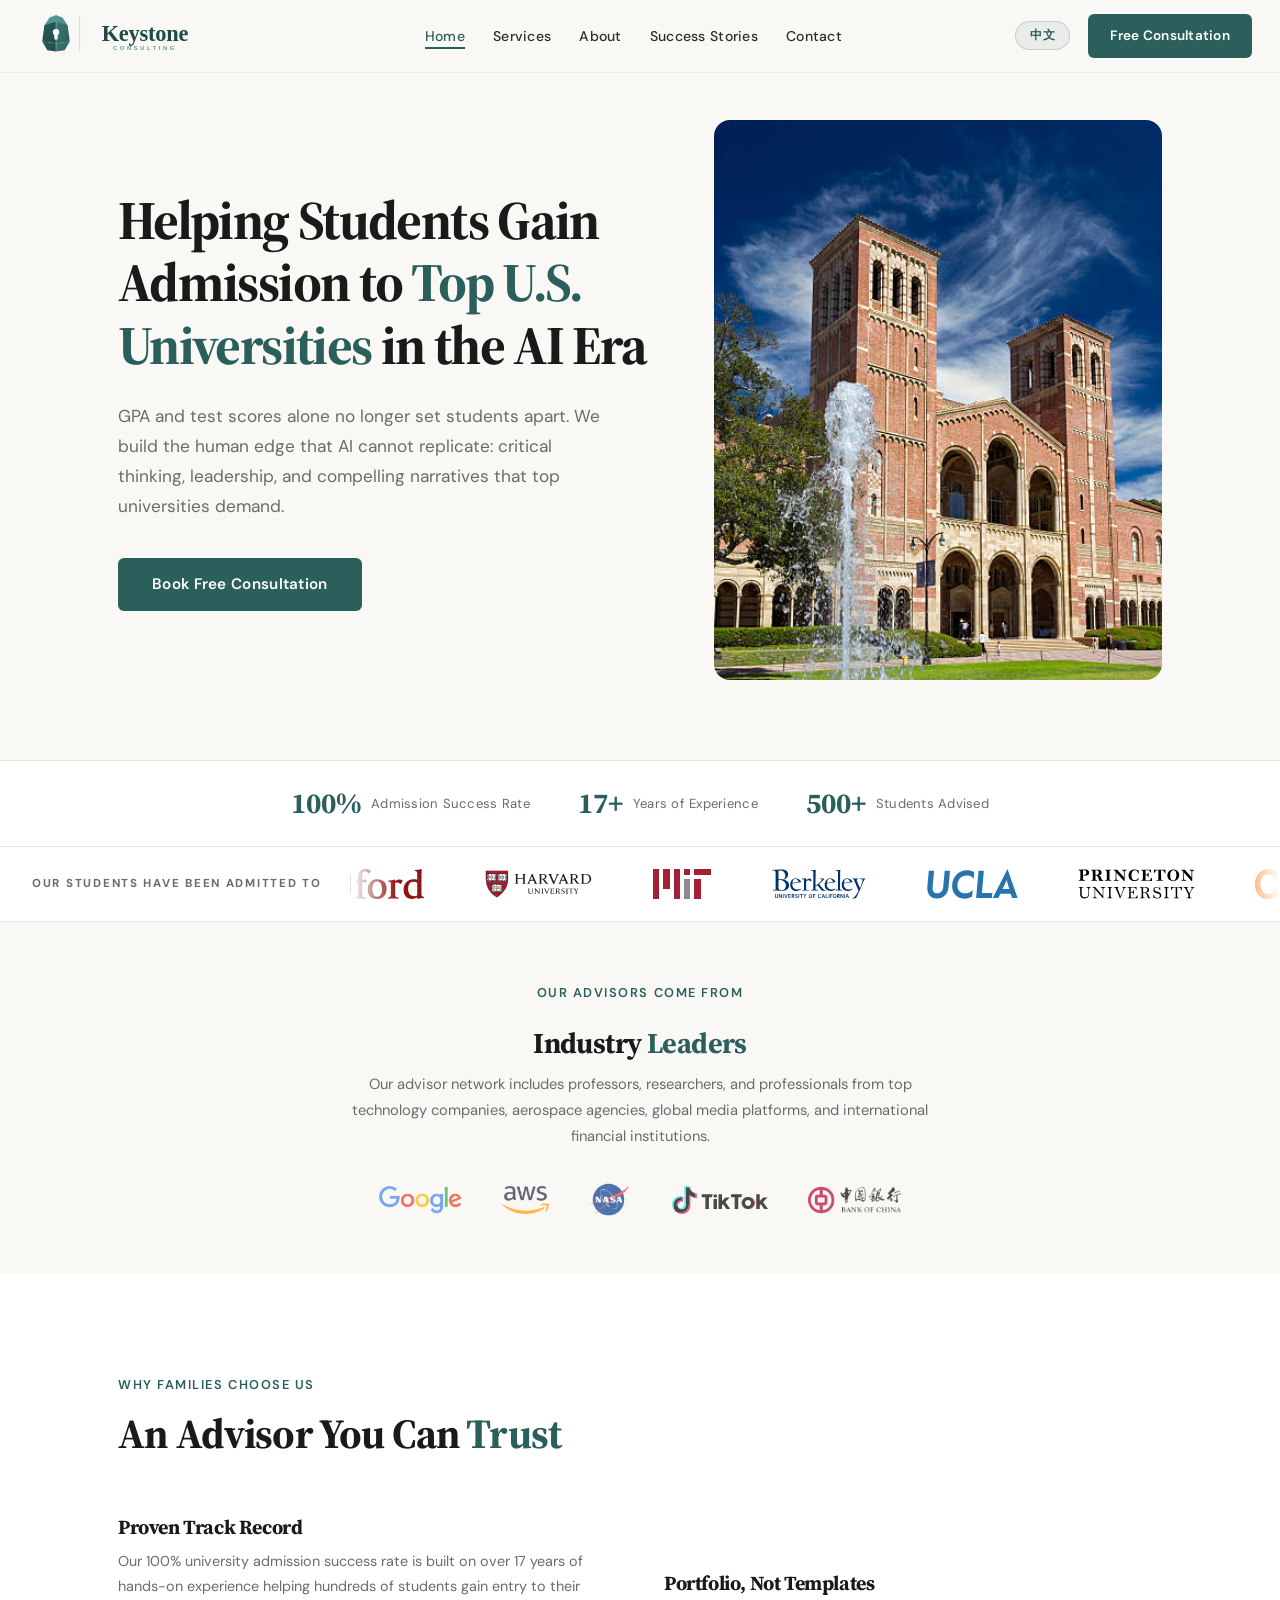
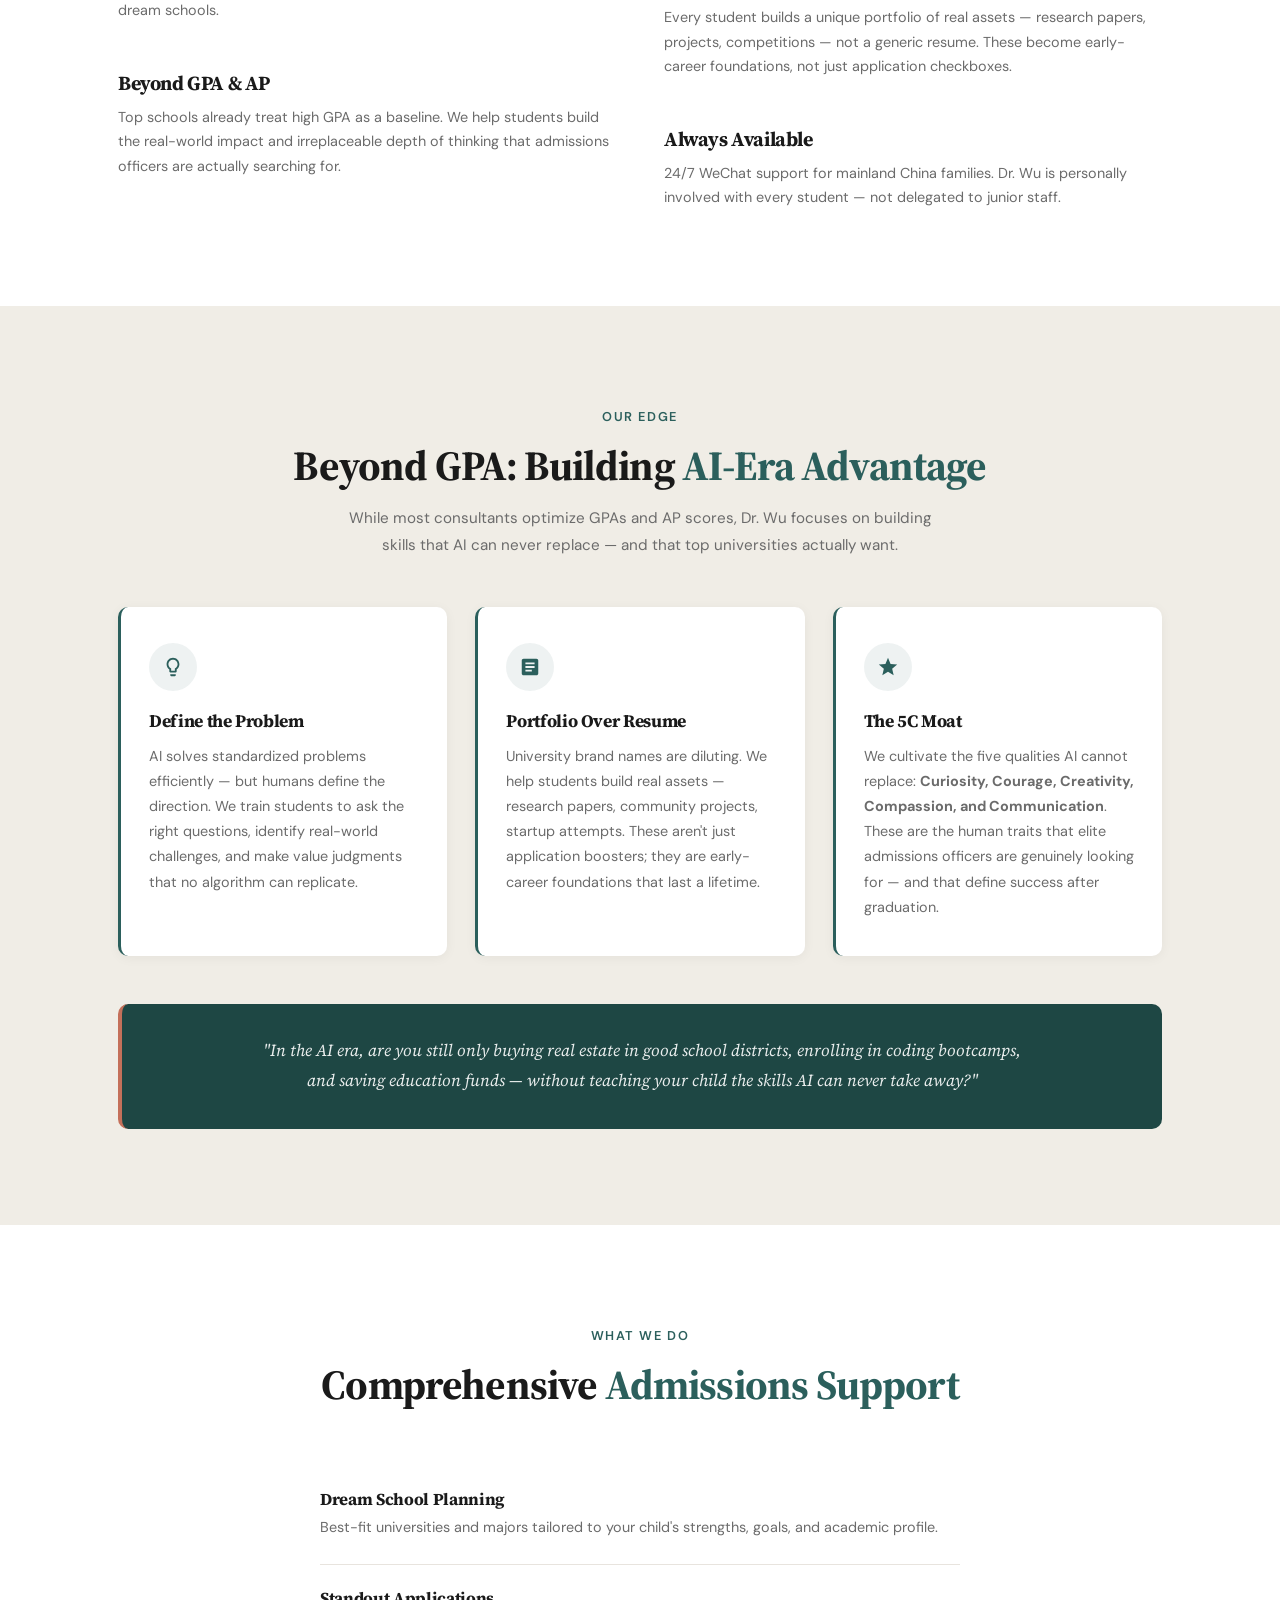
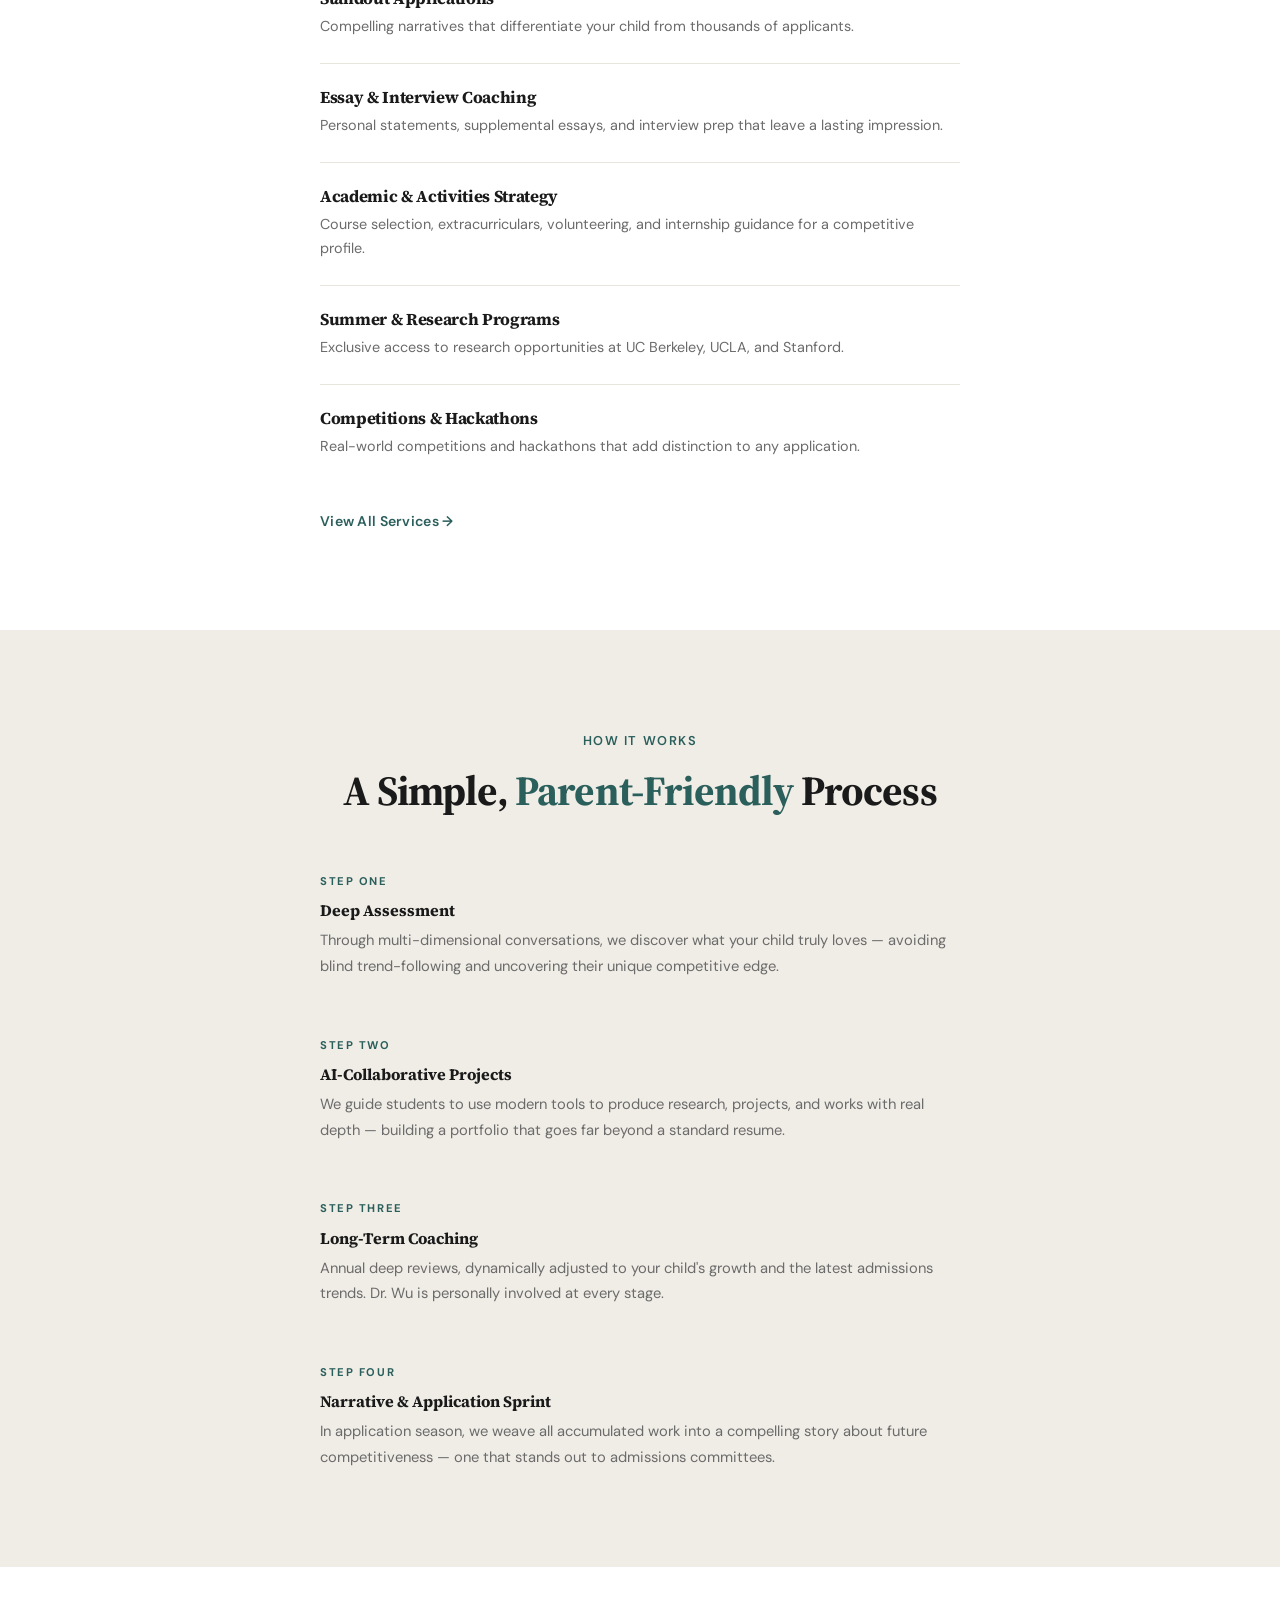
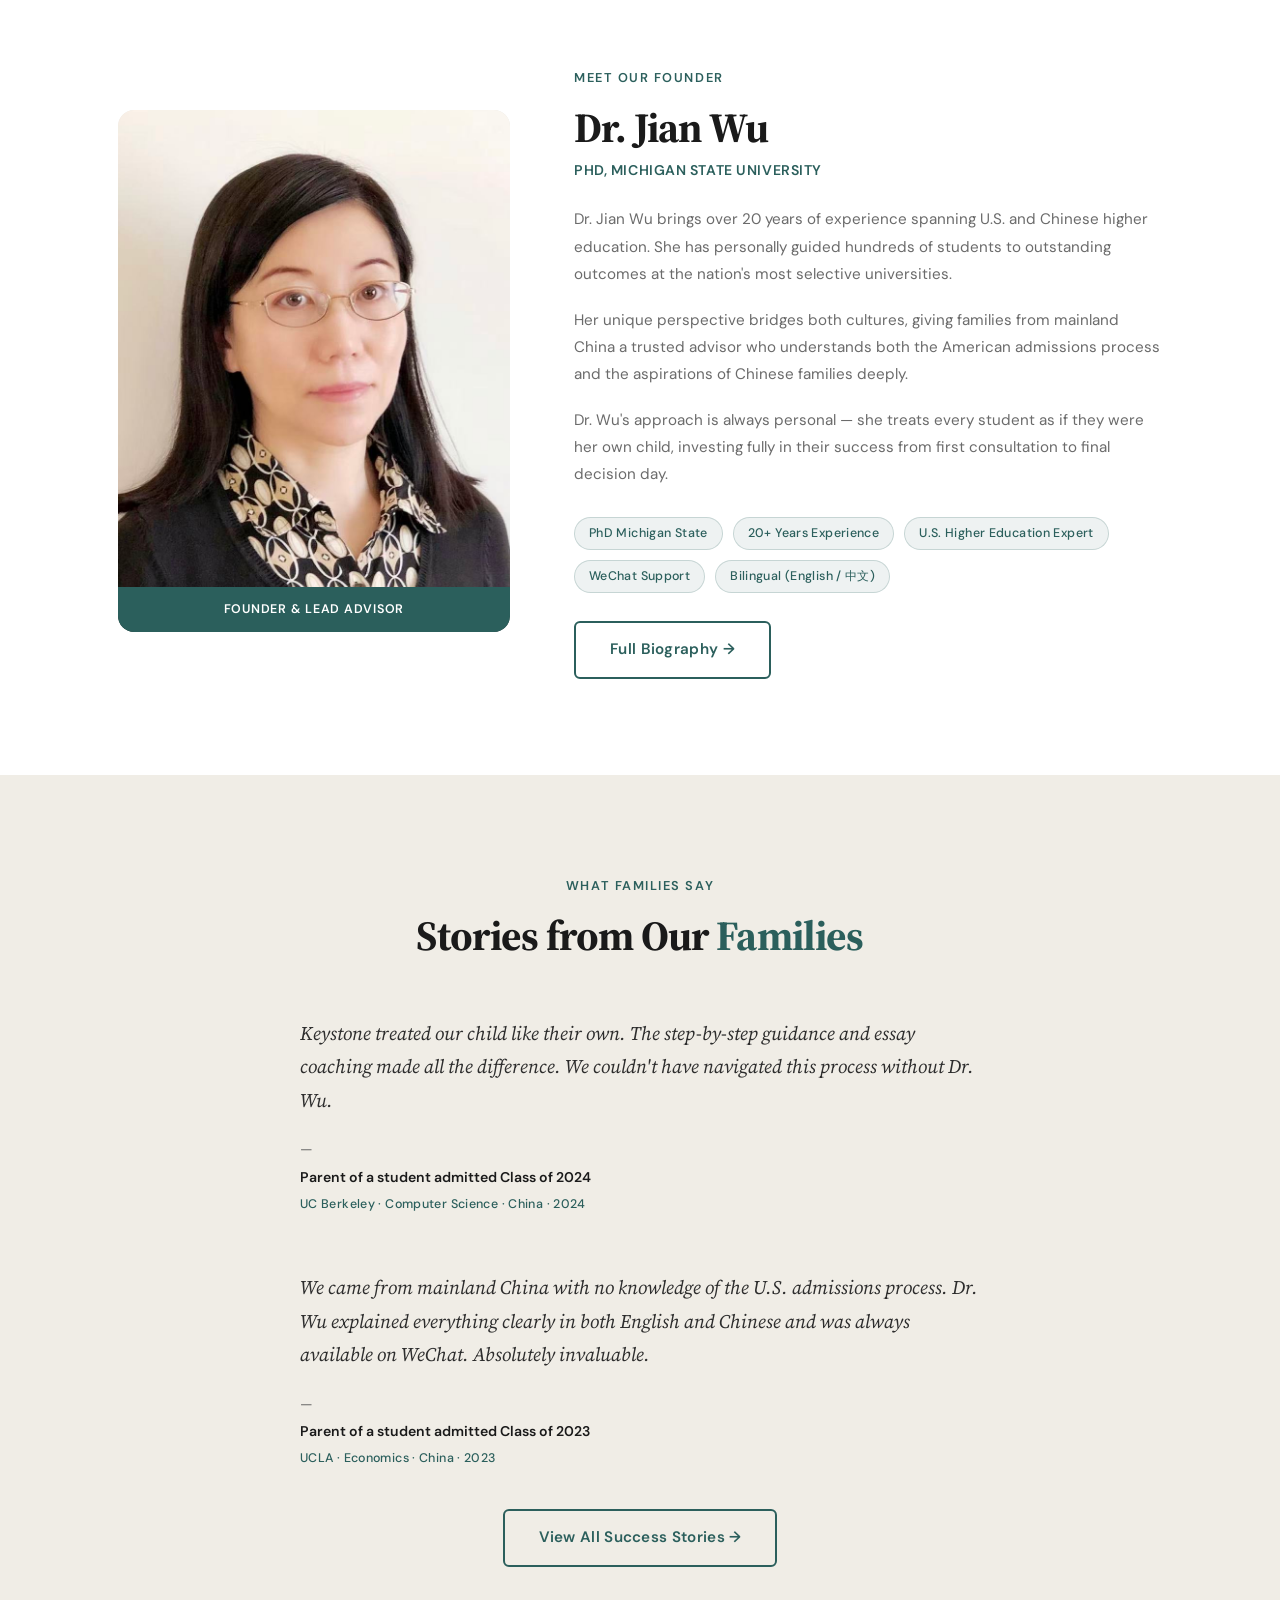
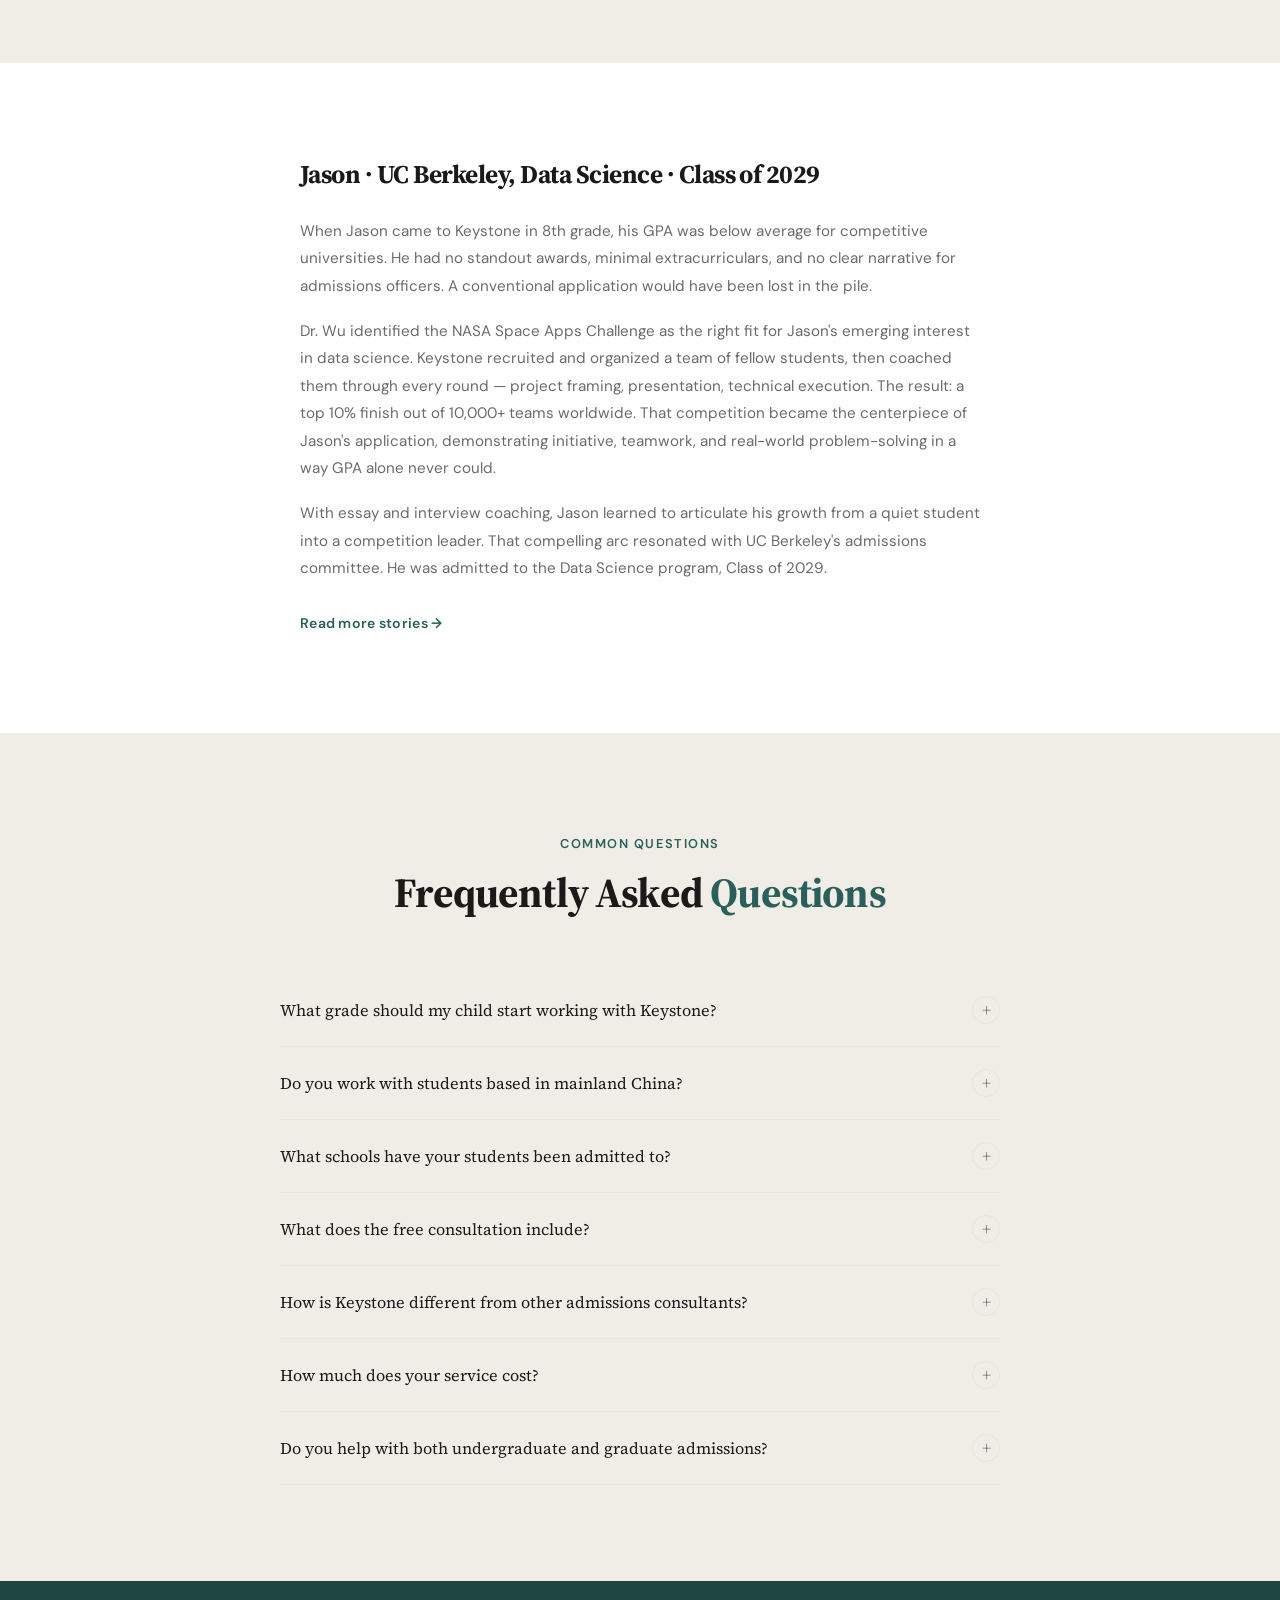
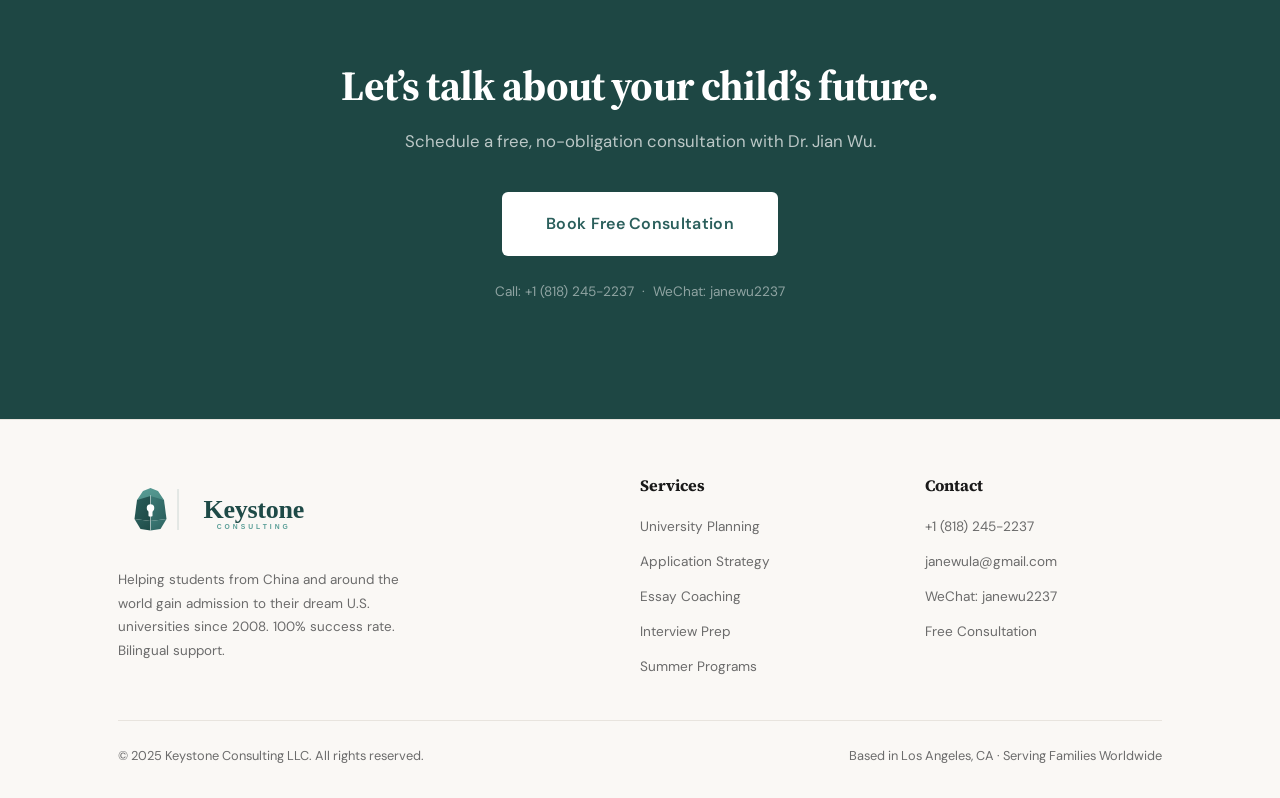
==== commit a2a1cce1: "Refactor: modularize marquee JS, remove duplicate schools section from services page Co-Authored-By:" ====
--- a/index.html
+++ b/index.html
@@ -60,7 +60,7 @@
 <div class="schools-strip">
   <span class="schools-label" data-i18n="home.schools_label">Our students have been admitted to</span>
   <div class="marquee-track-wrap">
-    <div class="marquee-track" id="marqueeTrack">
+    <div class="marquee-track">
       <img src="./assets/logos/stanford.svg"        alt="Stanford"        class="school-logo">
       <img src="./assets/logos/harvard.svg"         alt="Harvard"         class="school-logo">
       <img src="./assets/logos/mit.svg"             alt="MIT"             class="school-logo">
--- a/css/styles.css
+++ b/css/styles.css
@@ -1232,26 +1232,6 @@
 }
 .stats-grid .stat-num  { color: var(--white); font-size: 3rem; }
 .stats-grid .stat-label { color: rgba(255,255,255,0.7); font-size: 0.85rem; font-weight: 600; letter-spacing: 0.05em; }
-
-/* ── SCHOOLS PLACED GRID ──────────────────────────────────── */
-.schools-placed-grid {
-  display: flex;
-  flex-wrap: wrap;
-  gap: 12px;
-  margin-top: 40px;
-  justify-content: center;
-}
-.school-pill {
-  background: var(--white);
-  border: 1.5px solid var(--light-gray);
-  border-radius: var(--r-pill);
-  padding: 8px 20px;
-  font-family: var(--serif);
-  font-size: 0.9rem;
-  color: var(--charcoal);
-  transition: border-color var(--ease), background var(--ease);
-}
-.school-pill:hover { border-color: var(--teal); background: var(--teal-glass); }
 
 /* ── FOOTER ───────────────────────────────────────────────── */
 footer {
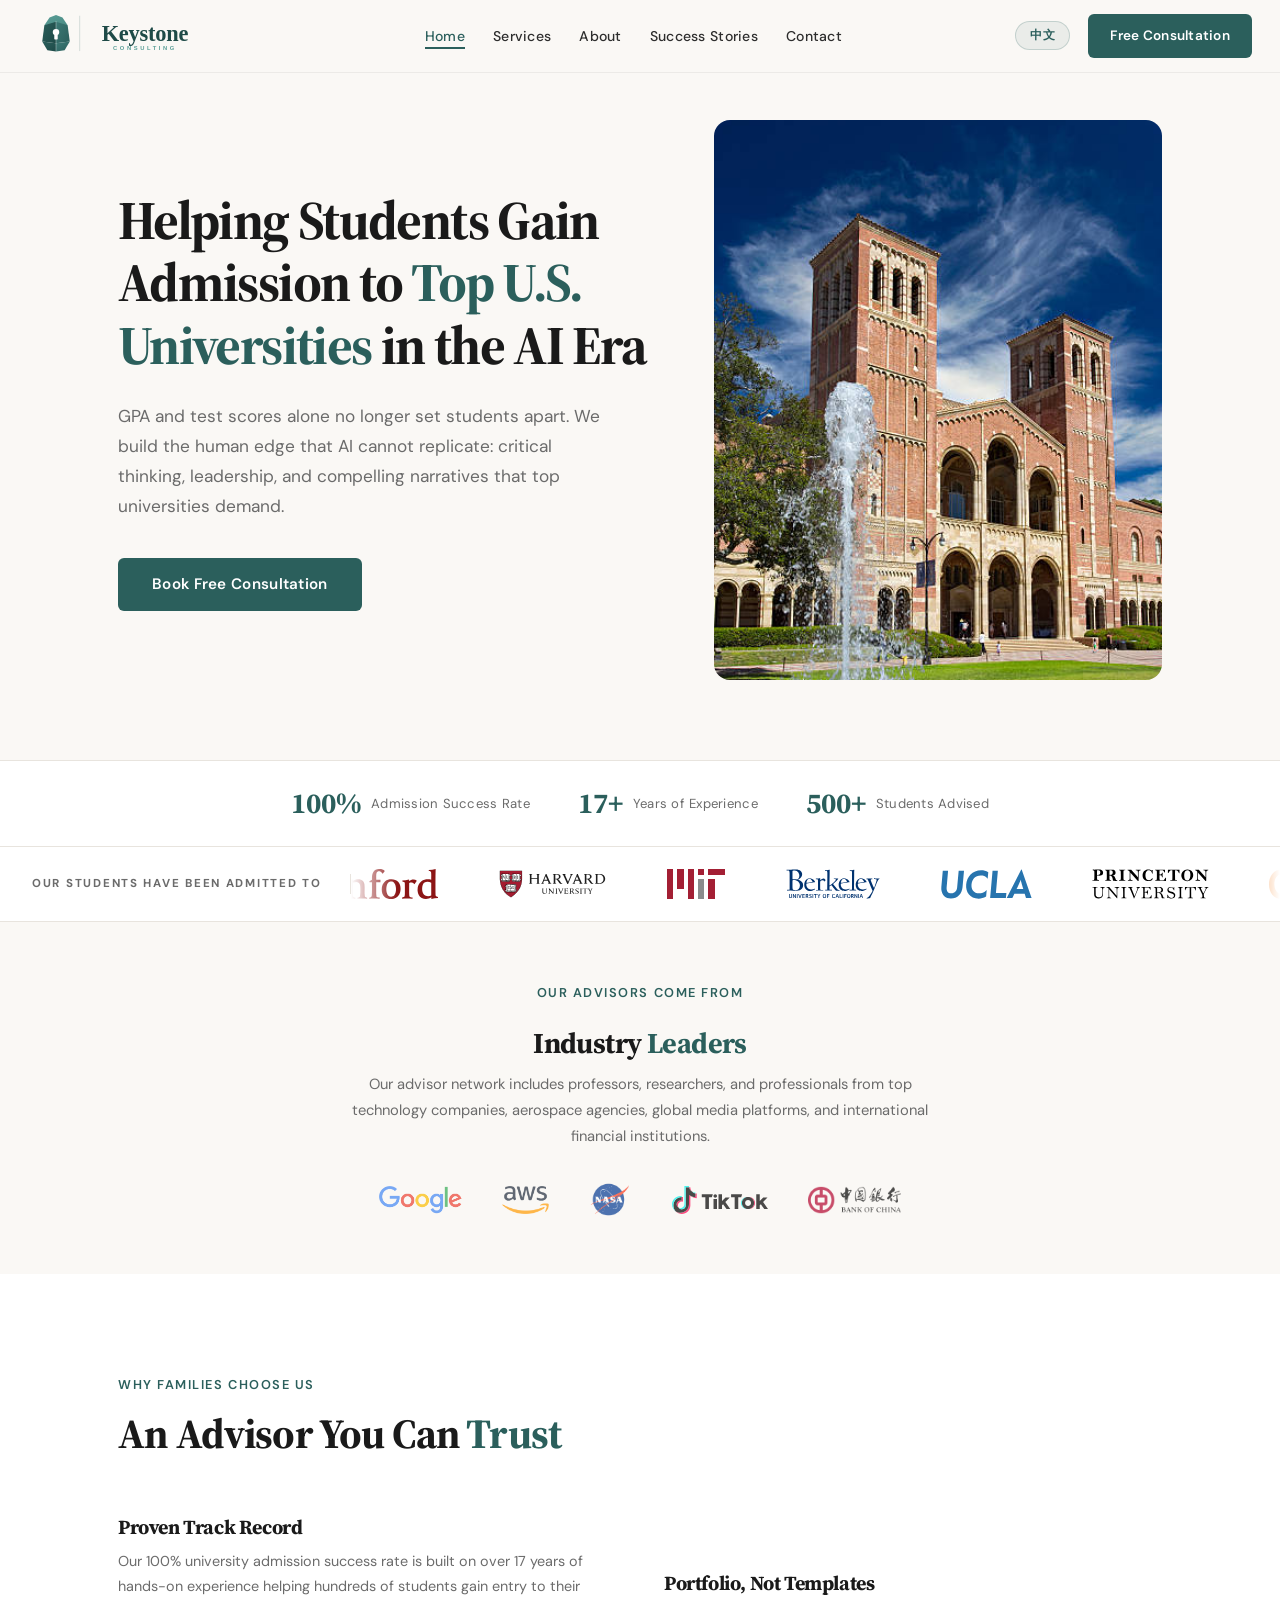
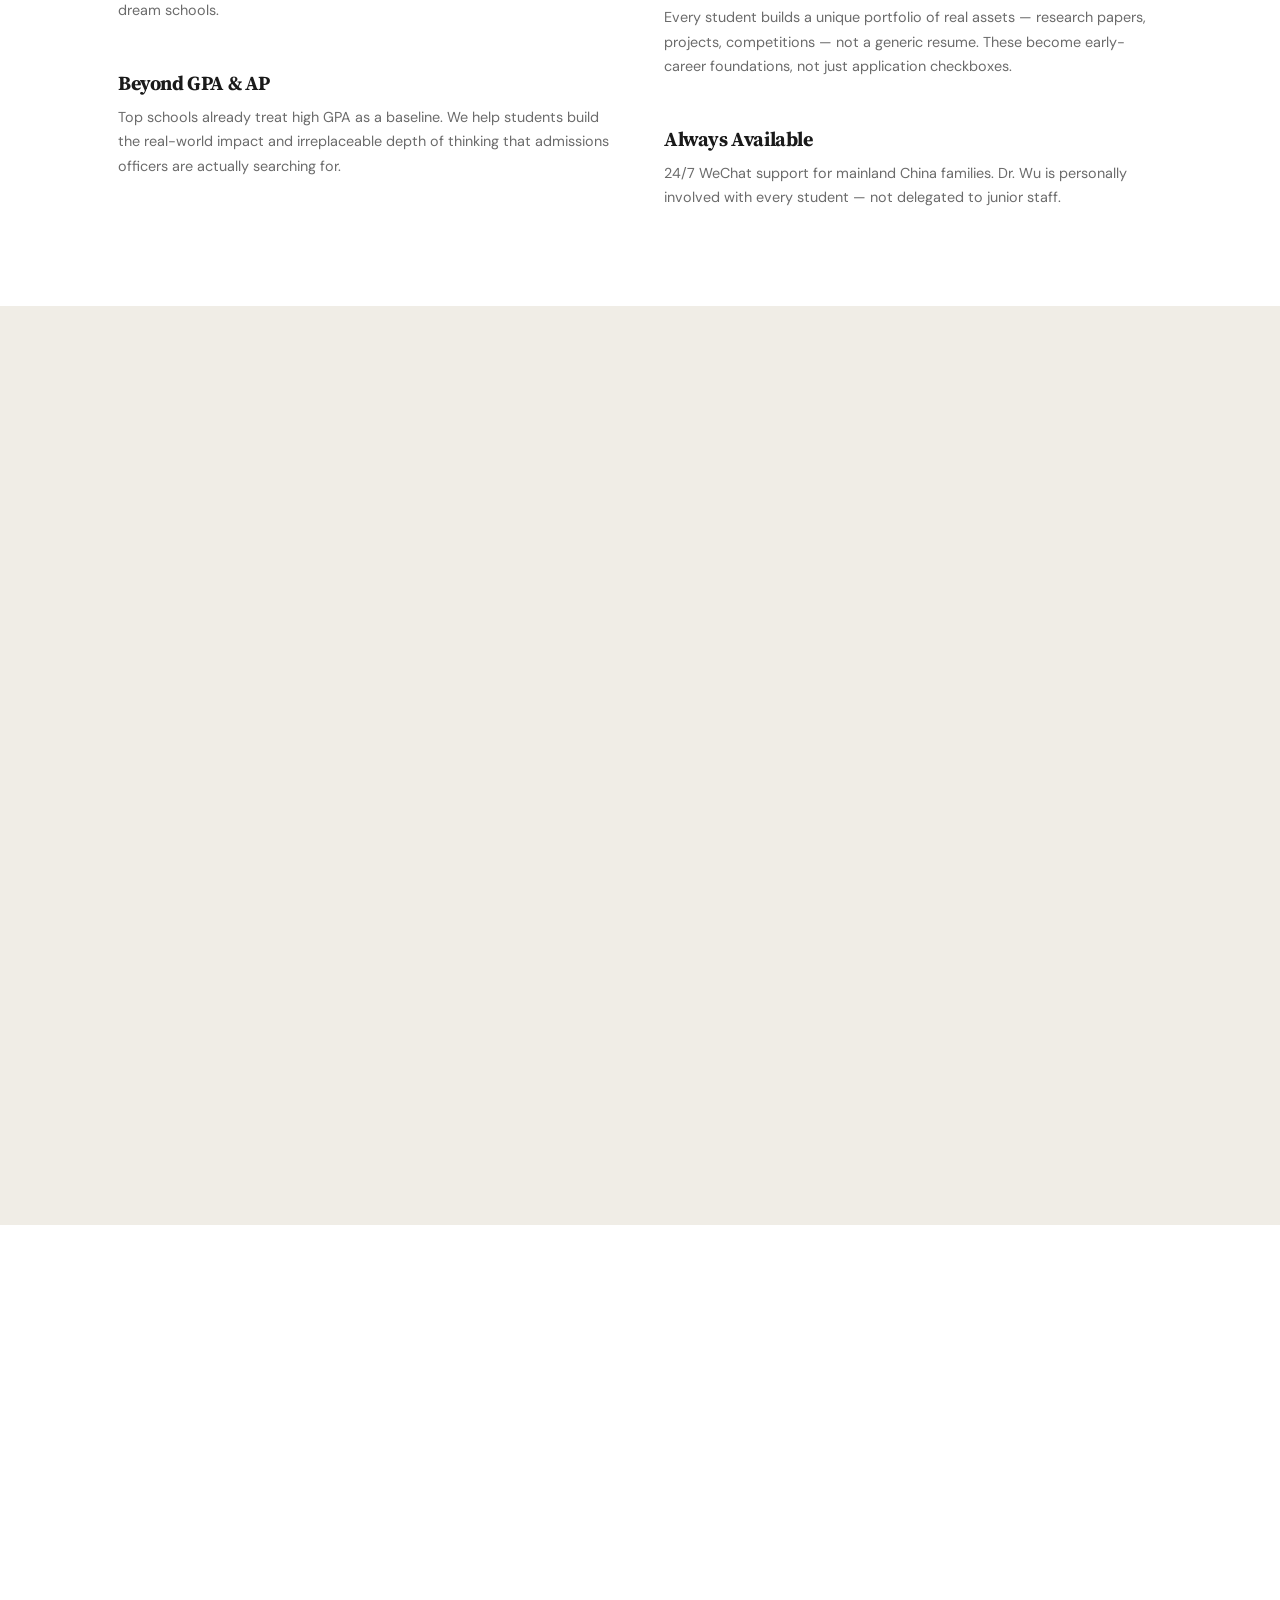
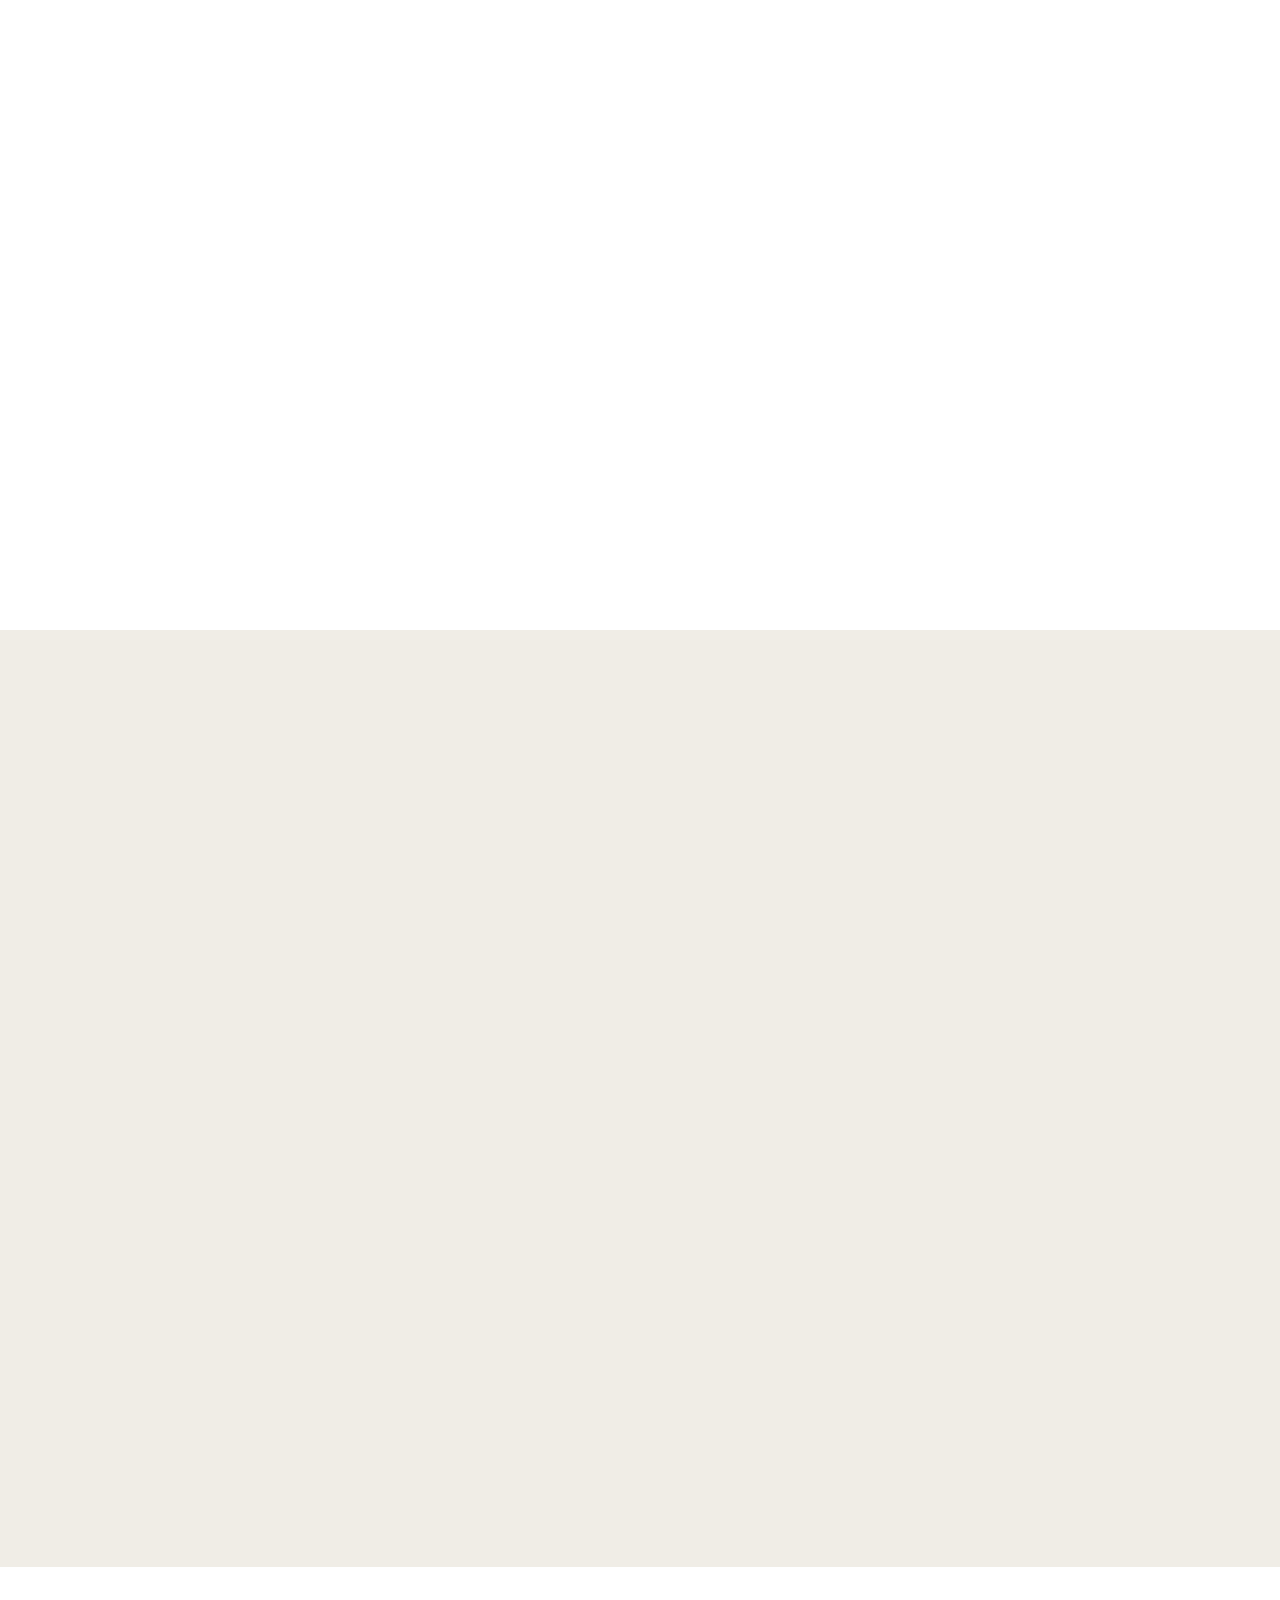
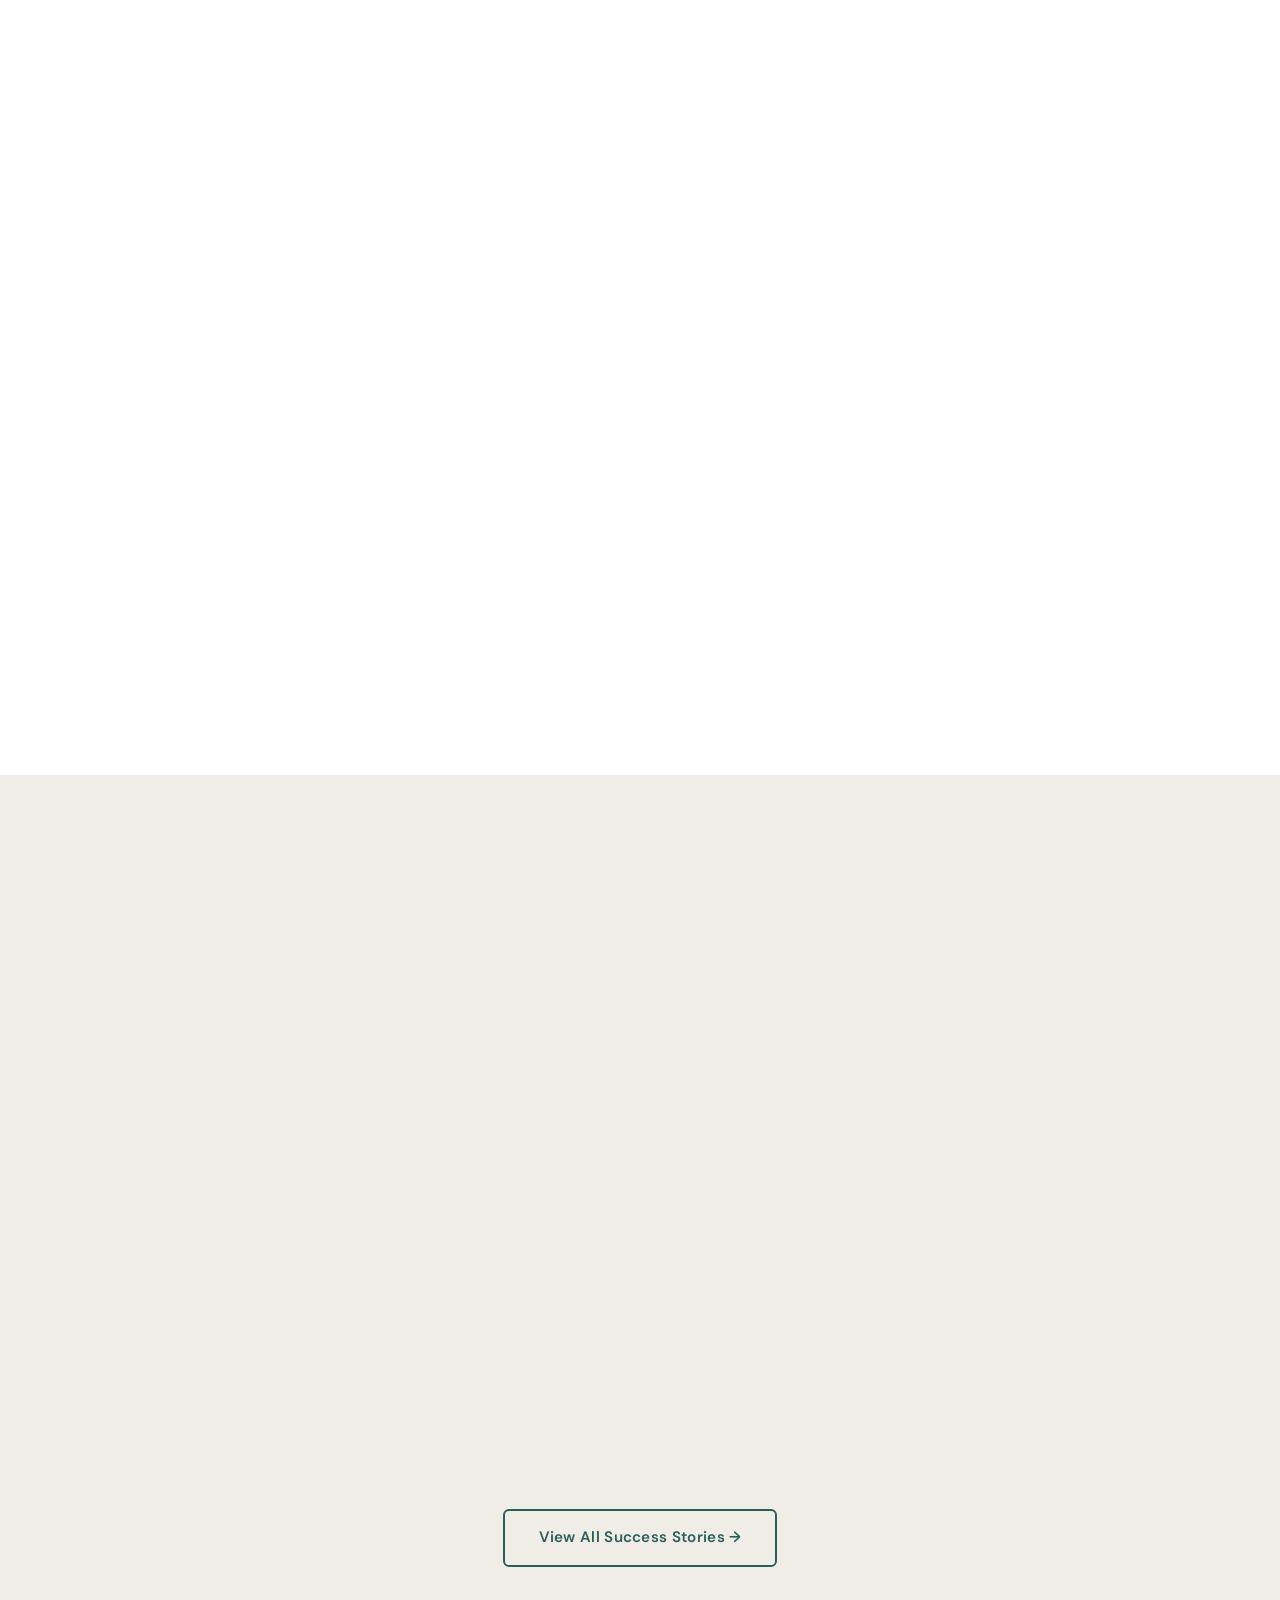
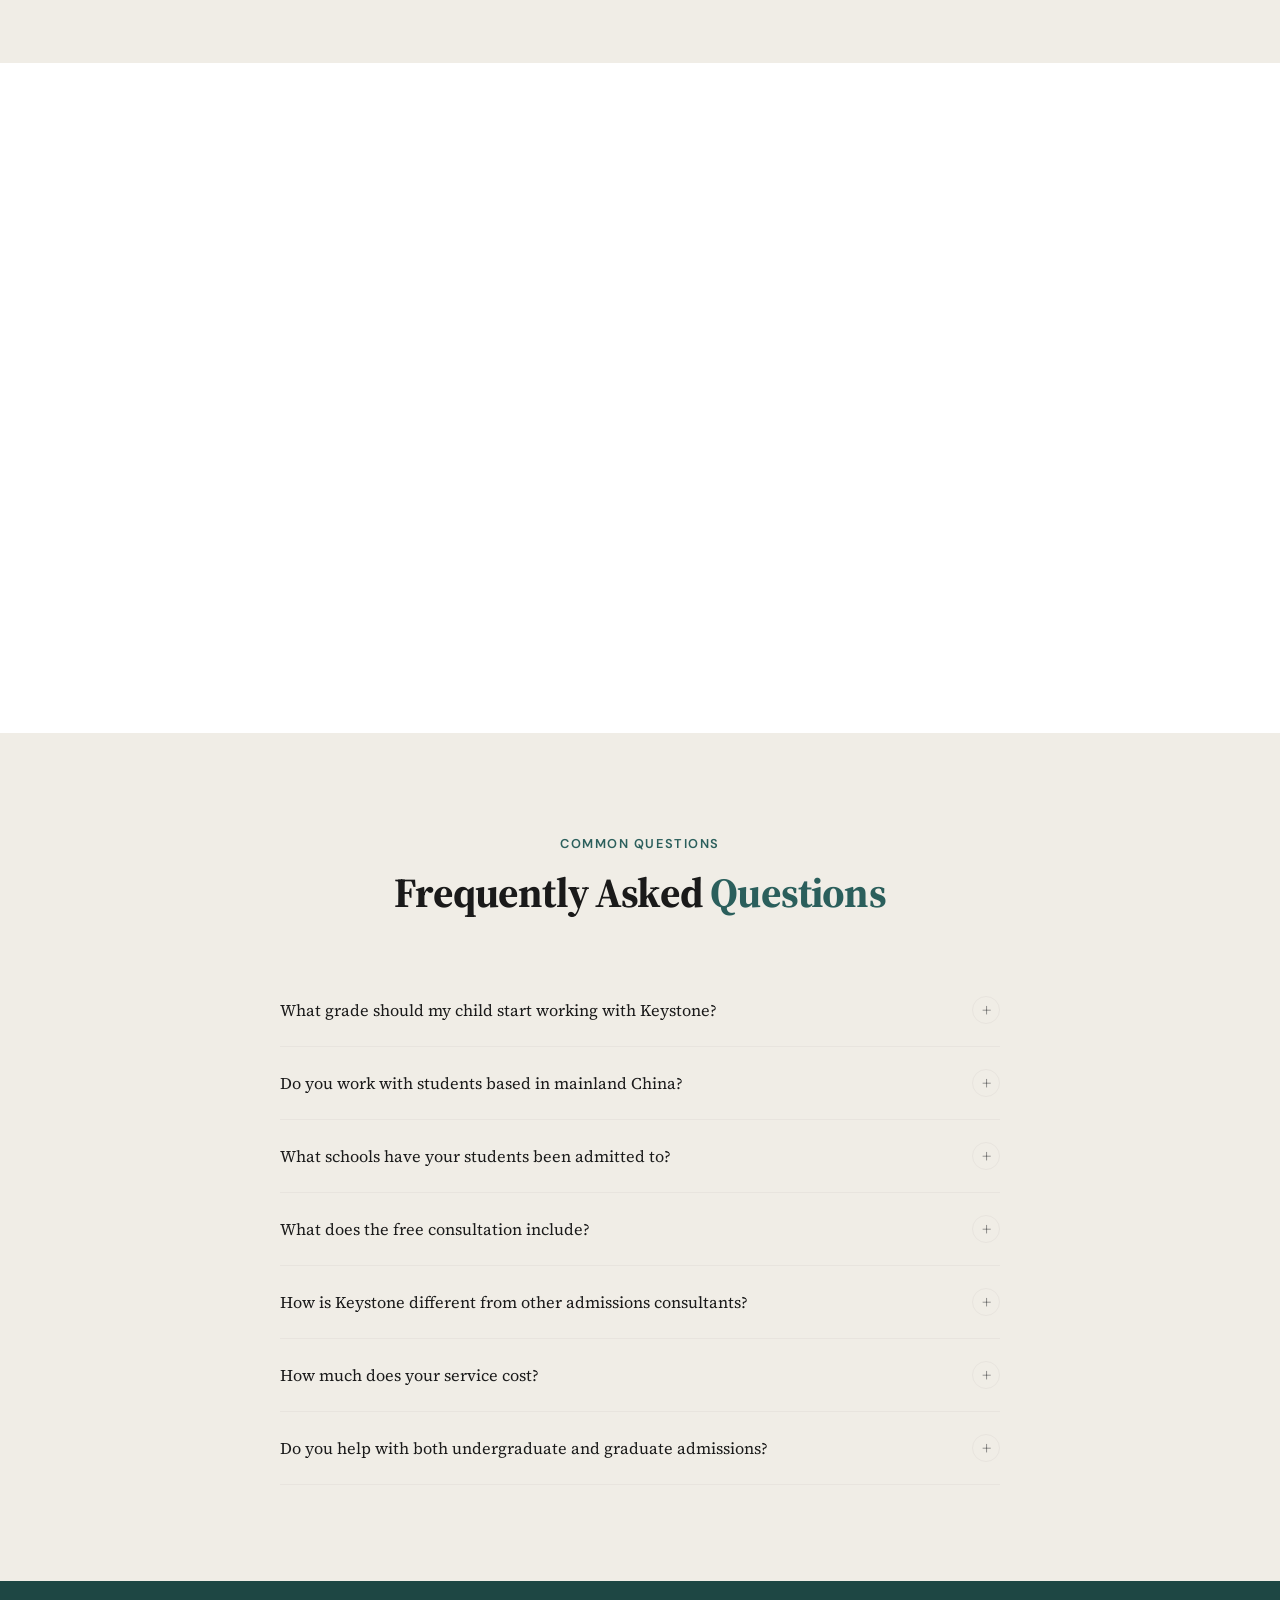
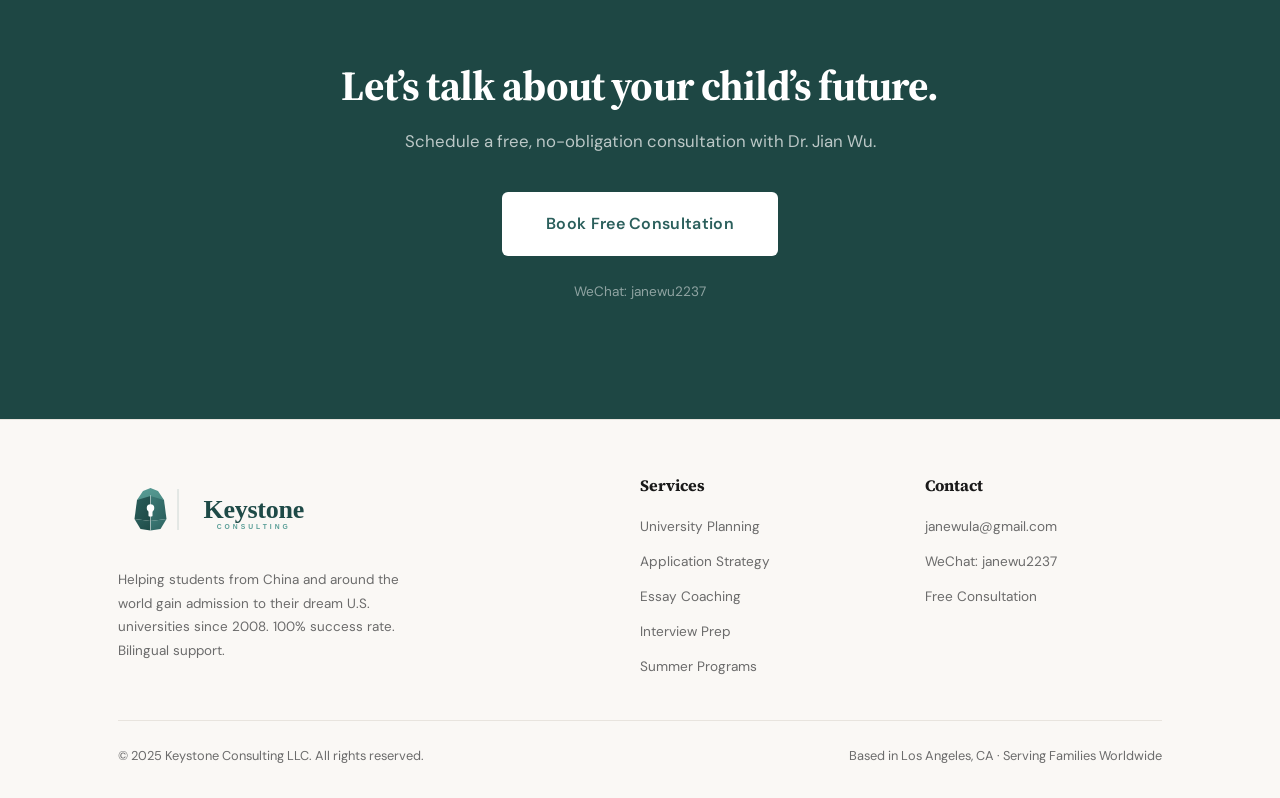
==== commit 5b39ea64: "Feature: copy-to-clipboard buttons for WeChat ID and email, remove phone number sitewide - Add Copy " ====
--- a/index.html
+++ b/index.html
@@ -391,8 +391,6 @@
         <a href="./pages/contact.html" class="btn btn-white btn-lg" data-i18n="home.cta_btn">Book Free Consultation</a>
       </div>
       <p style="margin-top:24px; color:rgba(255,255,255,0.5); font-size:0.85rem;">
-        <span data-i18n="home.cta_phone_text">Call: +1 (818) 245-2237</span>
-        &nbsp;&middot;&nbsp;
         <span data-i18n="home.cta_wechat">WeChat: janewu2237</span>
       </p>
     </div>
--- a/css/styles.css
+++ b/css/styles.css
@@ -1050,7 +1050,7 @@
 /* Contact method cards */
 .contact-method-cards {
   display: grid;
-  grid-template-columns: repeat(3, 1fr);
+  grid-template-columns: repeat(2, 1fr);
   gap: 24px;
   margin-bottom: 64px;
 }
@@ -1232,6 +1232,23 @@
 }
 .stats-grid .stat-num  { color: var(--white); font-size: 3rem; }
 .stats-grid .stat-label { color: rgba(255,255,255,0.7); font-size: 0.85rem; font-weight: 600; letter-spacing: 0.05em; }
+
+/* ── COPY ID BUTTON ──────────────────────────────────────── */
+.copy-id-btn {
+  display: inline-block;
+  background: var(--teal-glass);
+  border: 1px solid var(--teal);
+  border-radius: var(--r-pill);
+  padding: 3px 12px;
+  font-size: 0.75rem;
+  font-weight: 600;
+  color: var(--teal);
+  cursor: pointer;
+  vertical-align: middle;
+  transition: background var(--ease), color var(--ease);
+}
+.copy-id-btn:hover { background: var(--teal); color: var(--white); }
+.copy-id-btn.copied { background: var(--teal); color: var(--white); pointer-events: none; }
 
 /* ── FOOTER ───────────────────────────────────────────────── */
 footer {
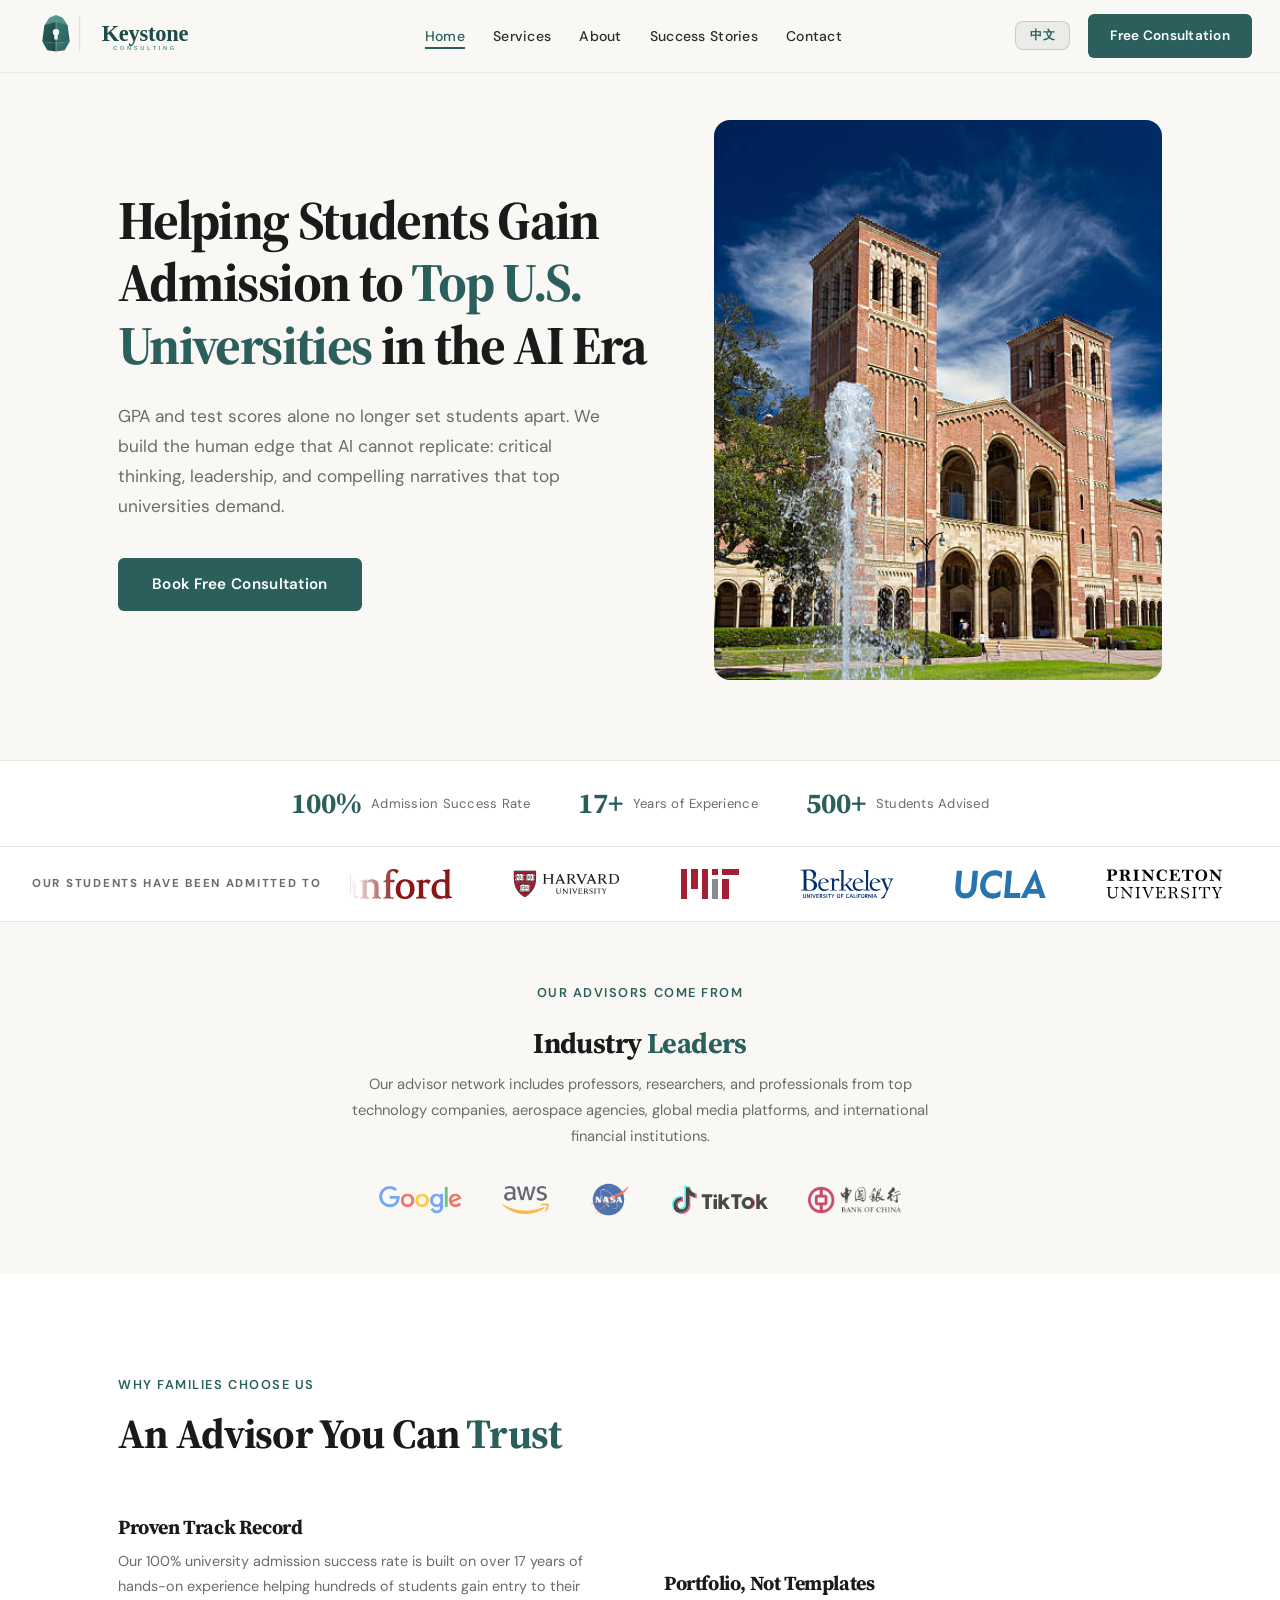
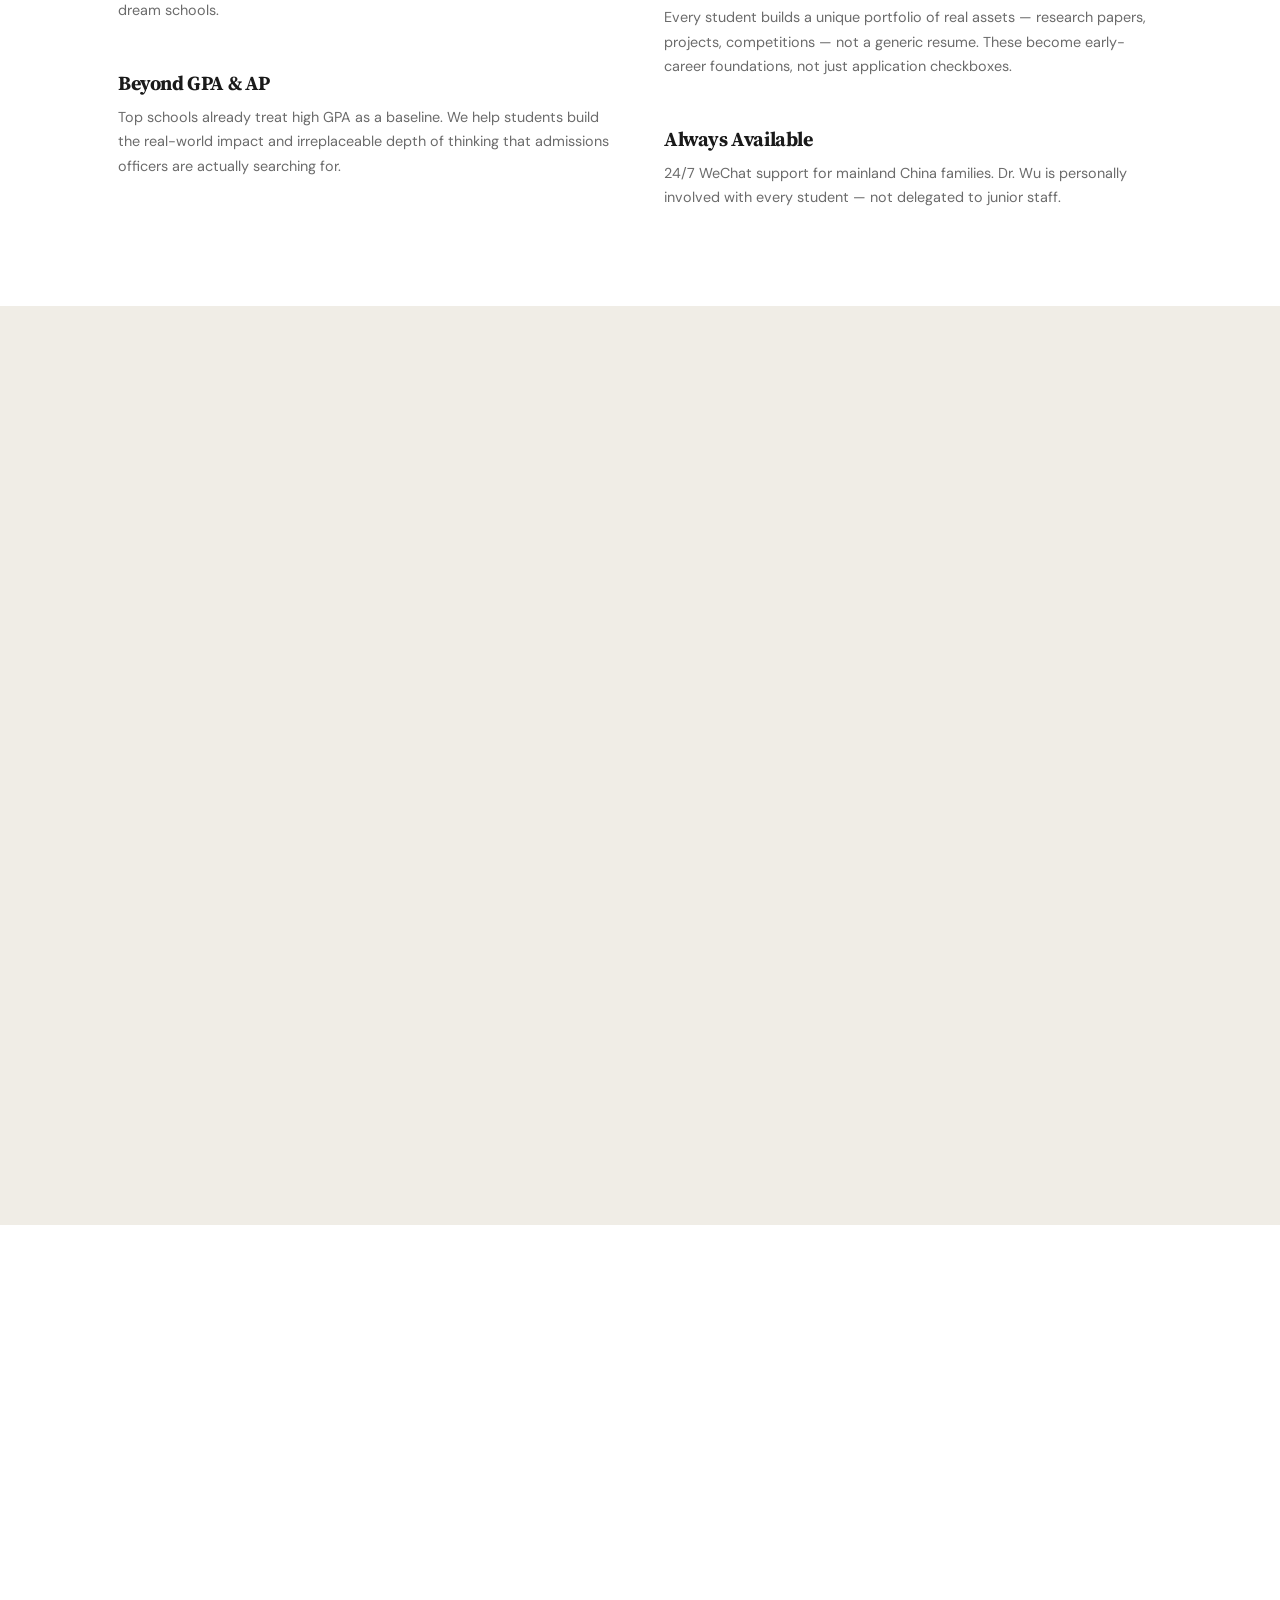
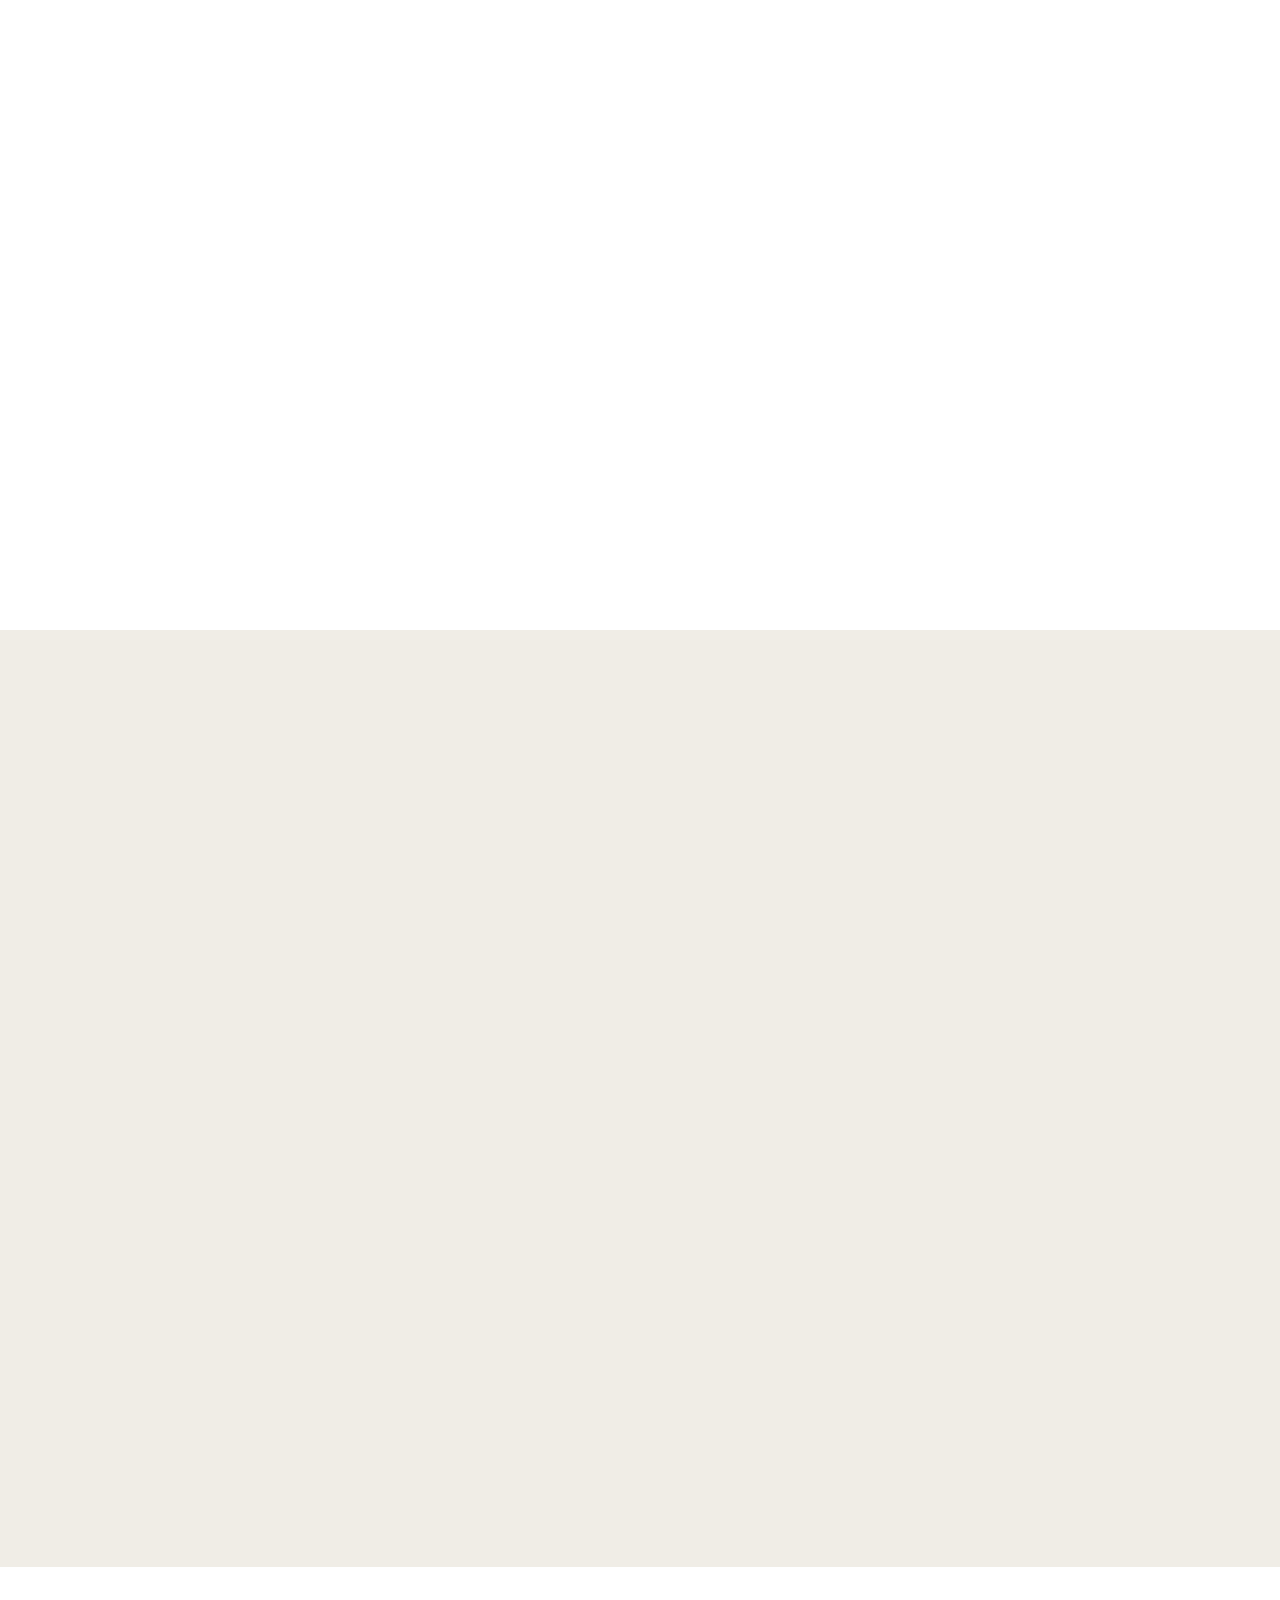
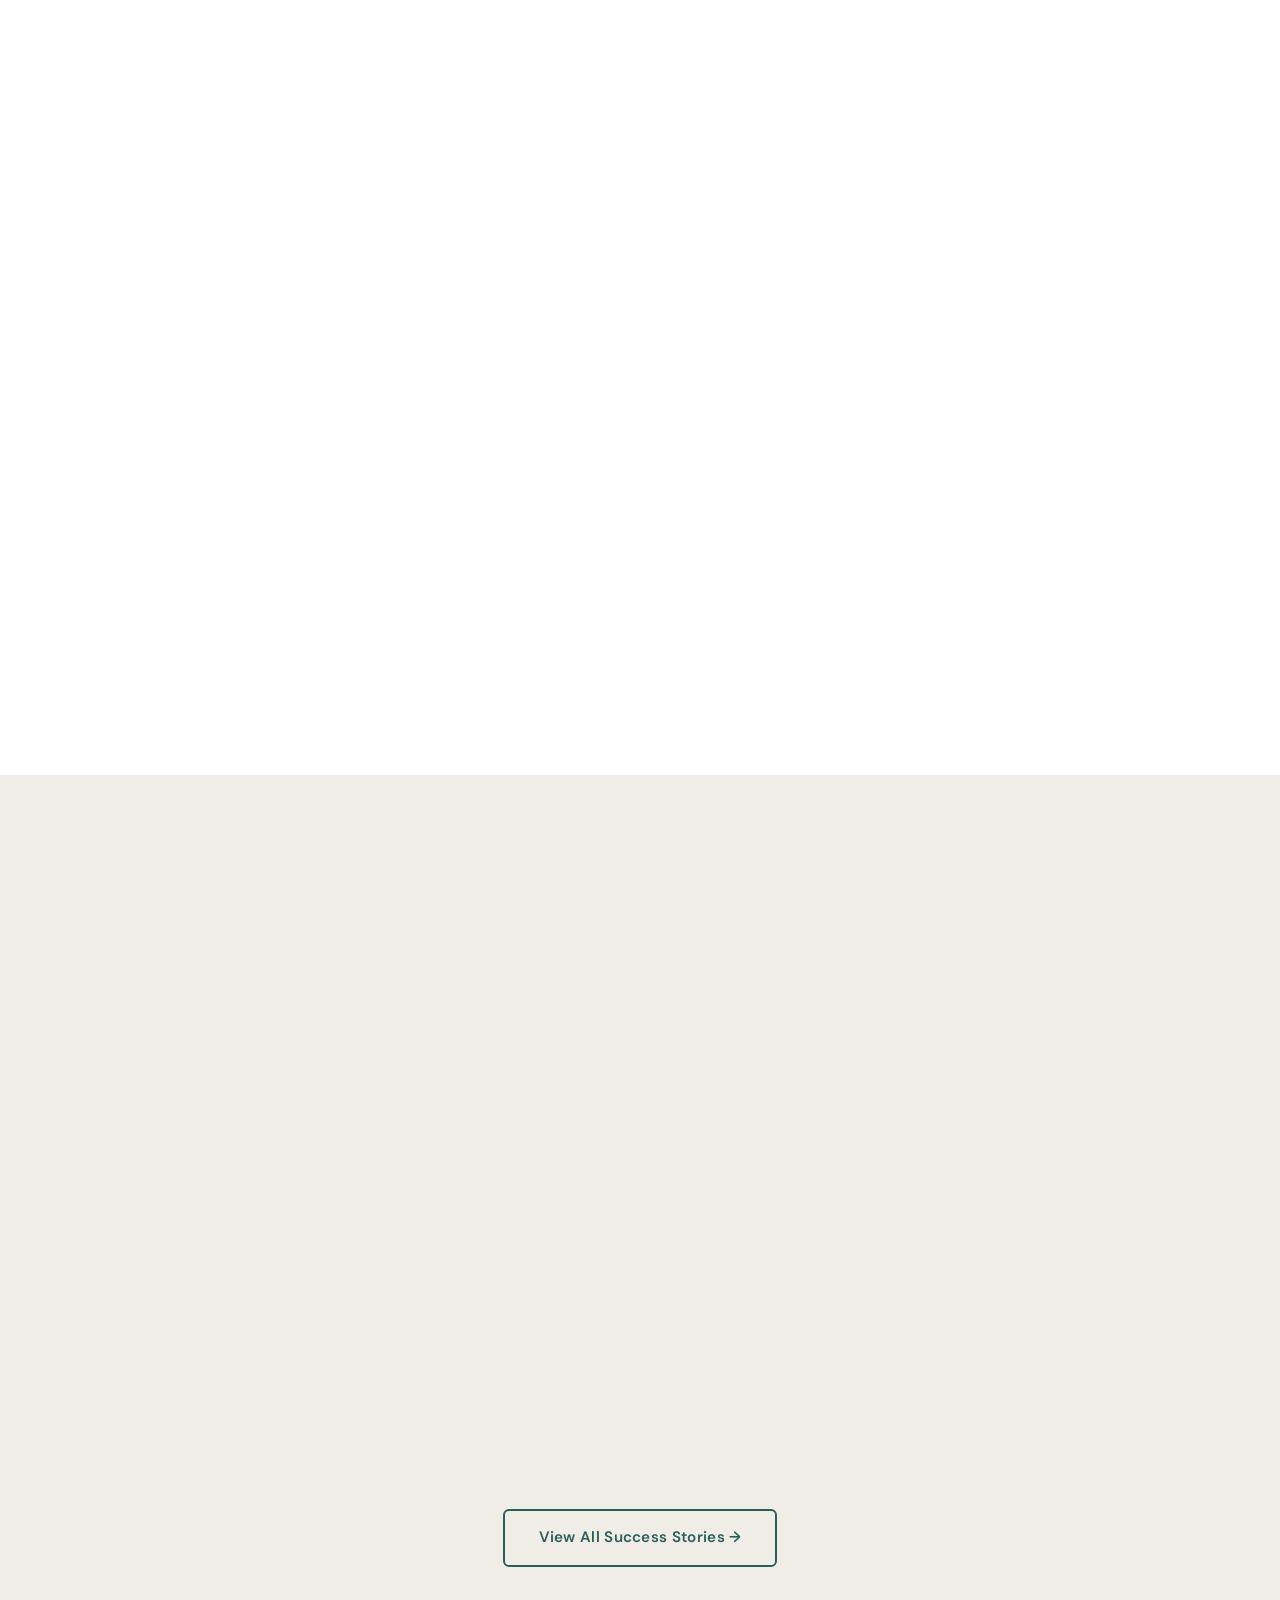
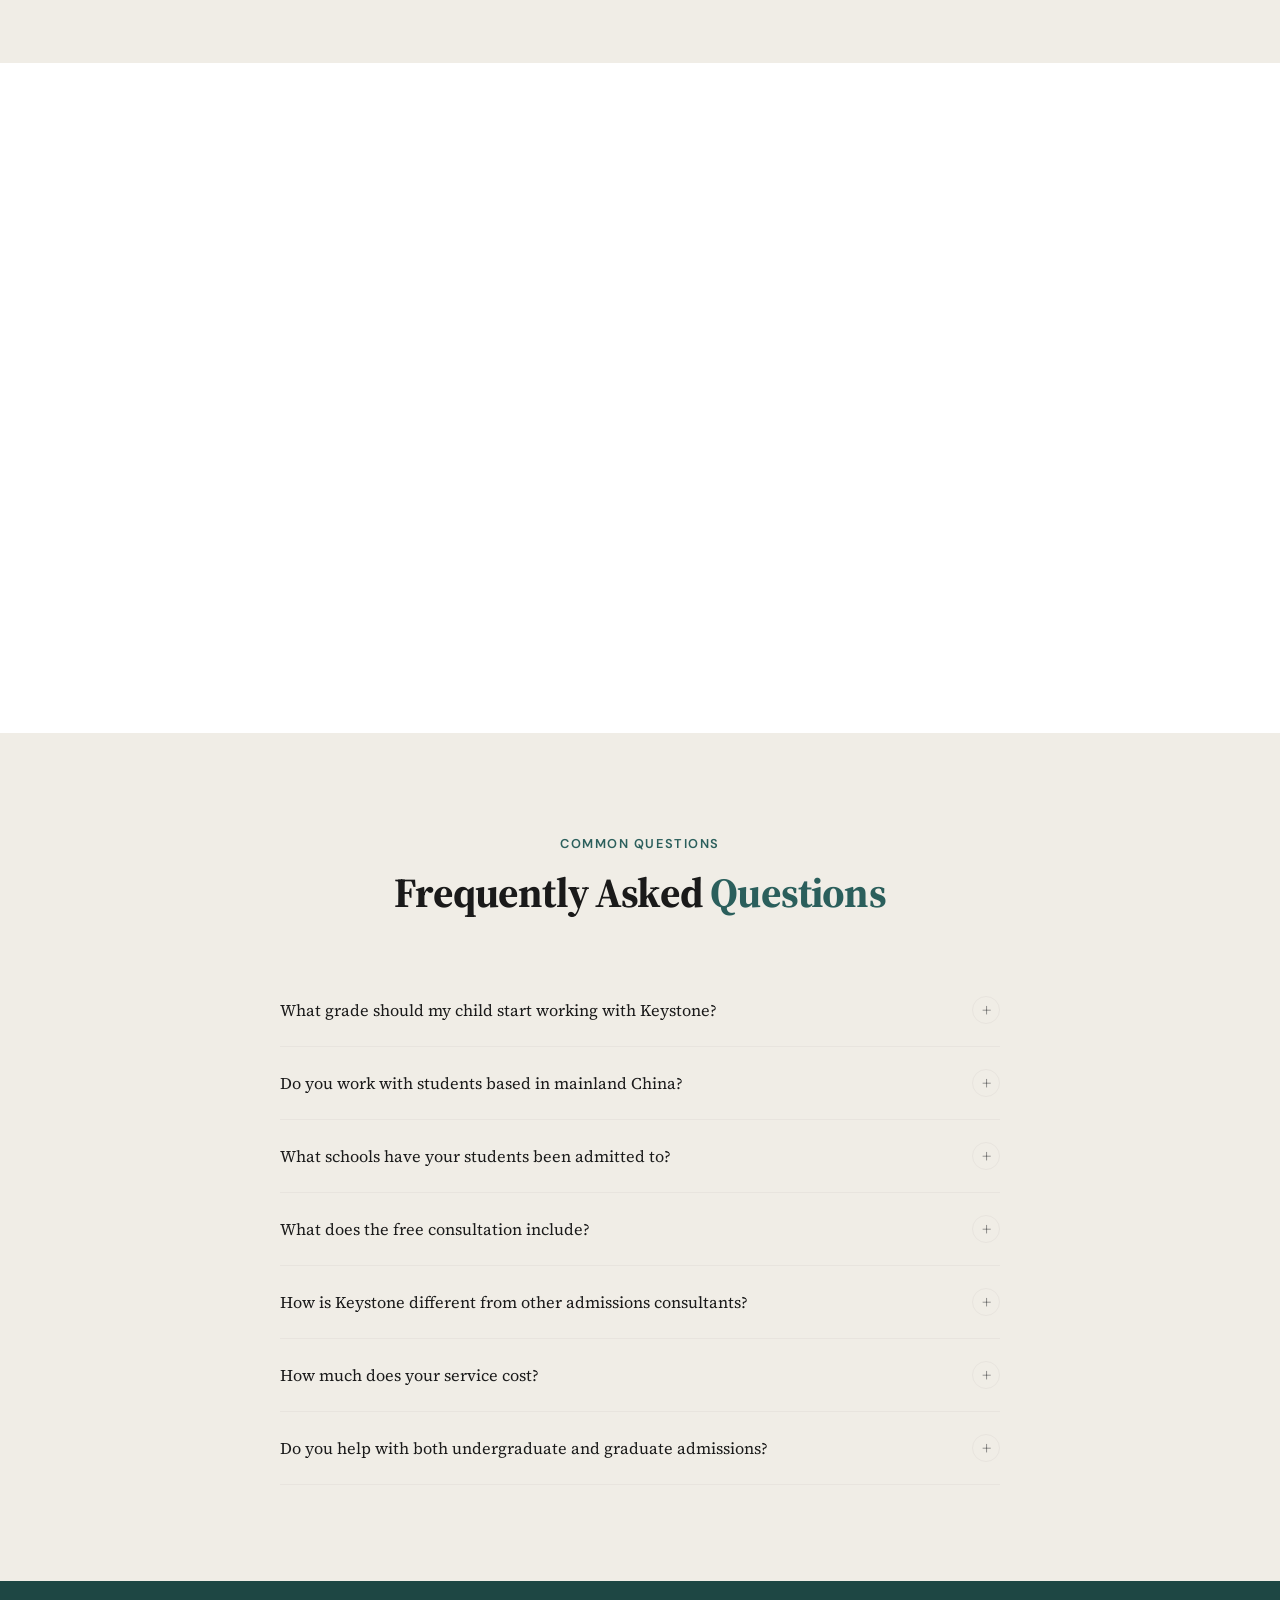
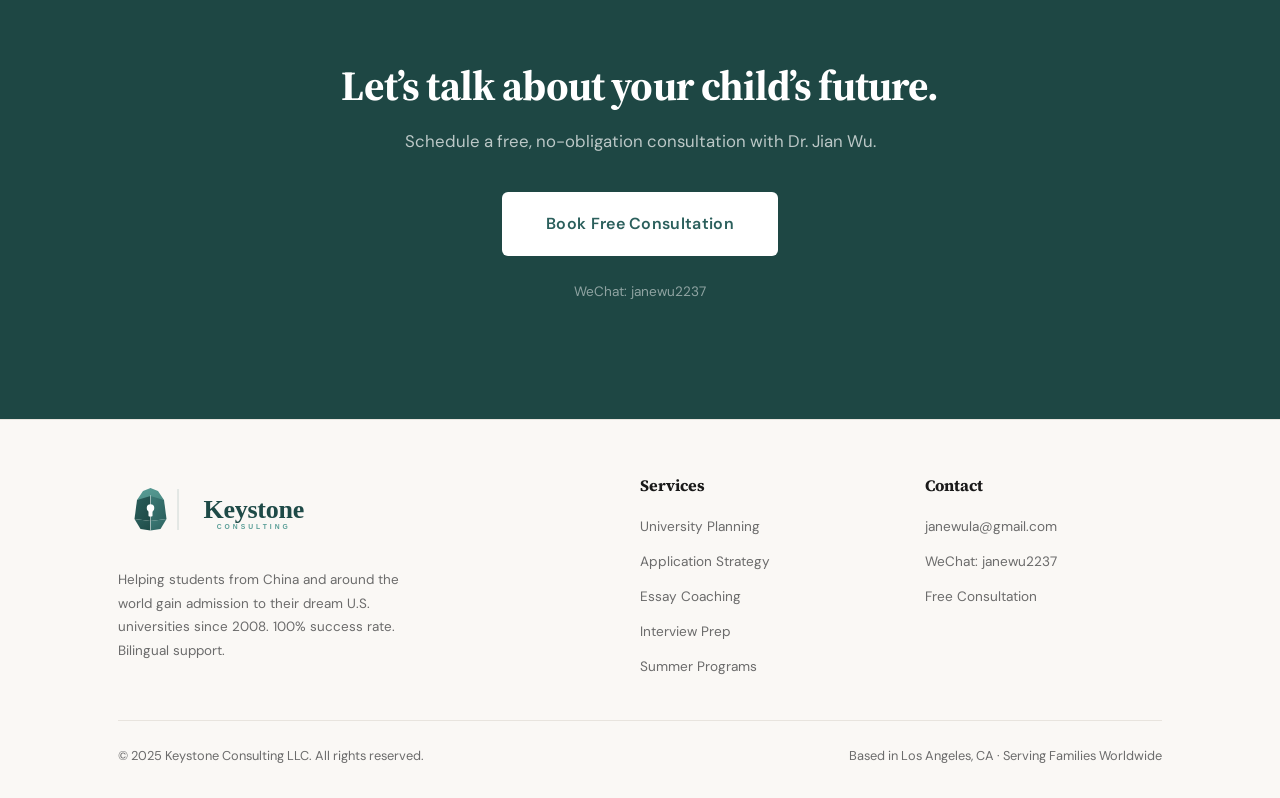
==== commit b7c1649f: "Content: simplify landing page tab title to Keystone Consulting Co-Authored-By: Claude Opus 4.6 <nor" ====
--- a/index.html
+++ b/index.html
@@ -3,7 +3,7 @@
 <head>
   <meta charset="UTF-8" />
   <meta name="viewport" content="width=device-width, initial-scale=1.0" />
-  <title>Keystone Consulting LLC — Elite U.S. University Admissions Advising</title>
+  <title>Keystone Consulting</title>
   <meta name="description" content="Keystone Consulting LLC helps students gain admission to top U.S. universities including Stanford, Harvard, MIT, UCLA, and UC Berkeley. 100% success rate since 2008. Bilingual English/Chinese support." />
   <meta property="og:title" content="Keystone Consulting LLC" />
   <meta property="og:description" content="100% admission success rate since 2008. Personalized U.S. university advising for families worldwide." />
--- a/css/styles.css
+++ b/css/styles.css
@@ -32,7 +32,7 @@
   --r:     6px;
   --r-md:  10px;
   --r-lg:  16px;
-  --r-pill: 100px;
+  --r-pill: 8px;
 
   --shadow-sm:  0 2px 12px rgba(0, 0, 0, 0.05);
   --shadow-md:  0 4px 24px rgba(0, 0, 0, 0.08);
@@ -1142,7 +1142,8 @@
   object-fit: cover;
 }
 .wechat-text { font-size: 0.85rem; color: var(--muted); }
-.wechat-text strong { display: block; color: var(--text); font-size: 0.95rem; margin-bottom: 2px; }
+.wechat-text span { display: block; margin-top: 6px; }
+.wechat-text strong { color: var(--text); font-size: 0.95rem; margin-right: 4px; }
 
 /* ── CTA BANNER (warm teal, personal) ─────────────────────── */
 .cta-banner {
@@ -1240,6 +1241,7 @@
   border: 1px solid var(--teal);
   border-radius: var(--r-pill);
   padding: 3px 12px;
+  margin-left: 4px;
   font-size: 0.75rem;
   font-weight: 600;
   color: var(--teal);
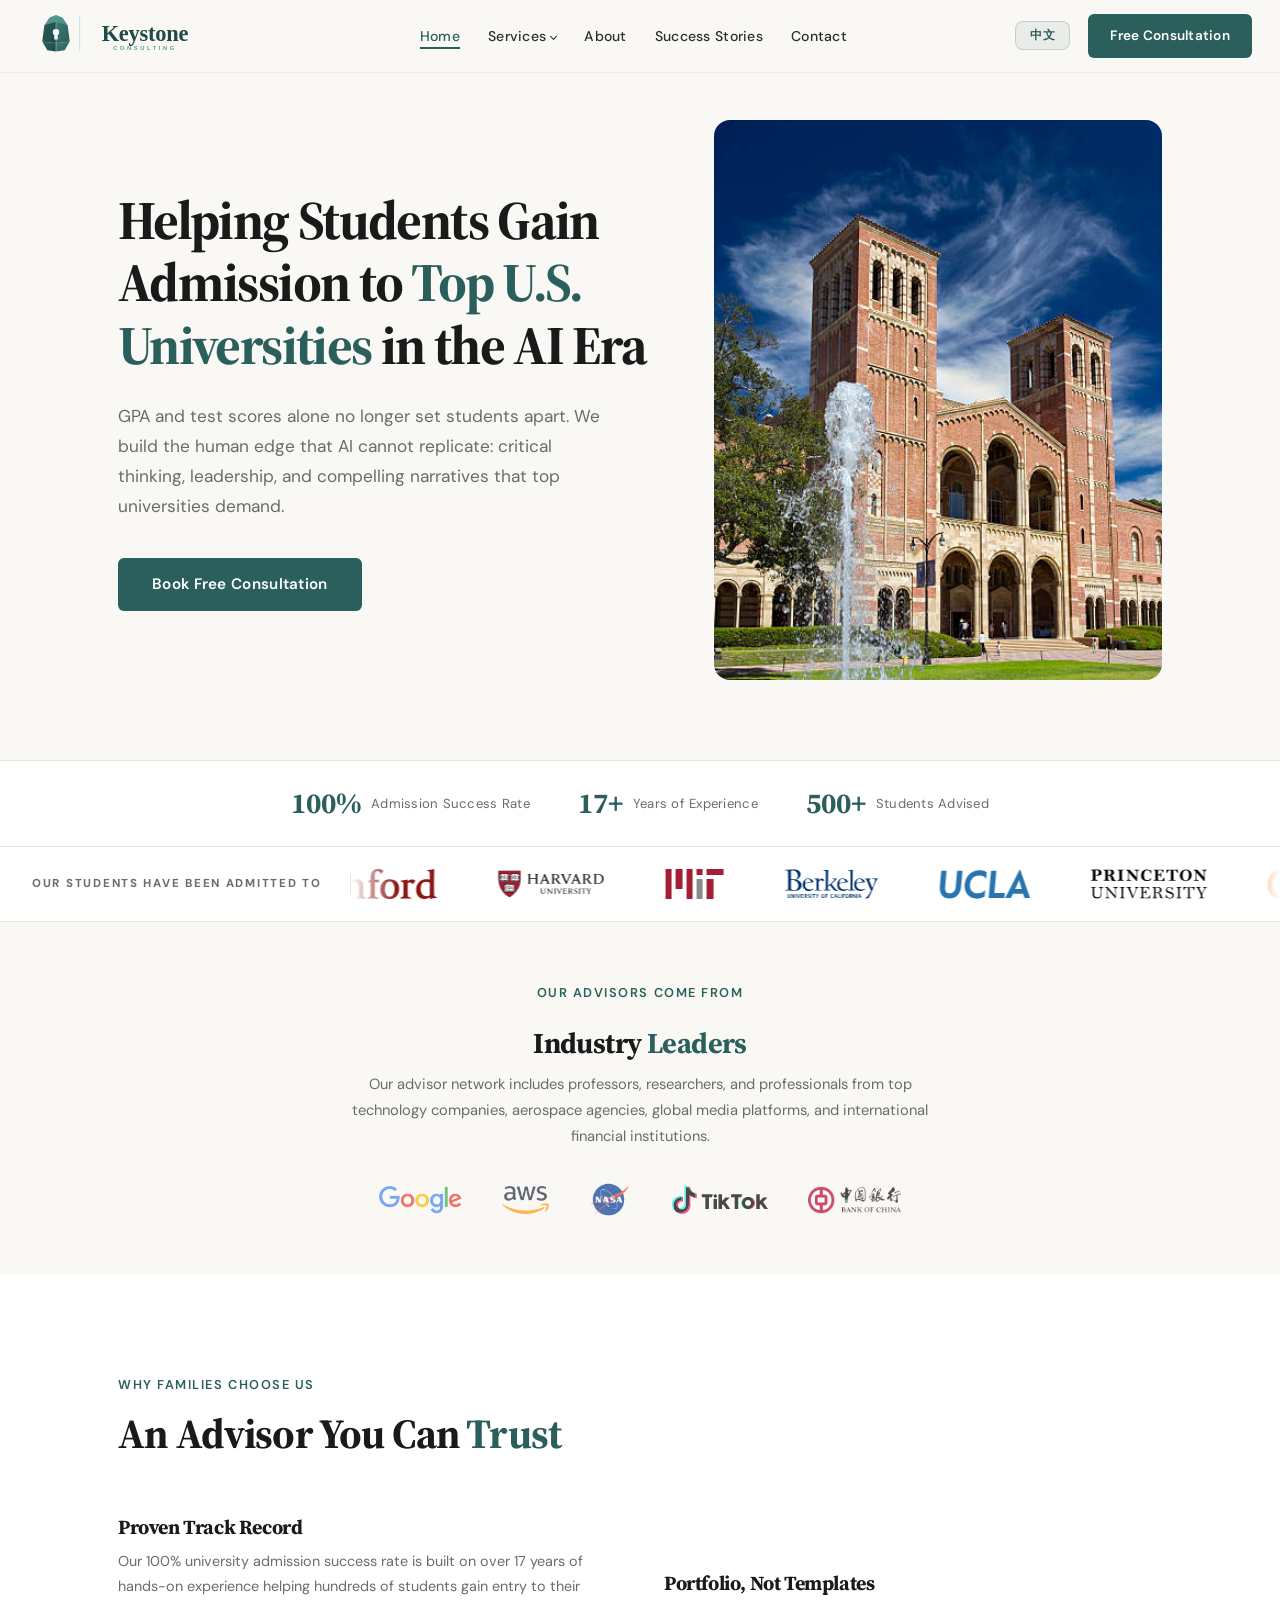
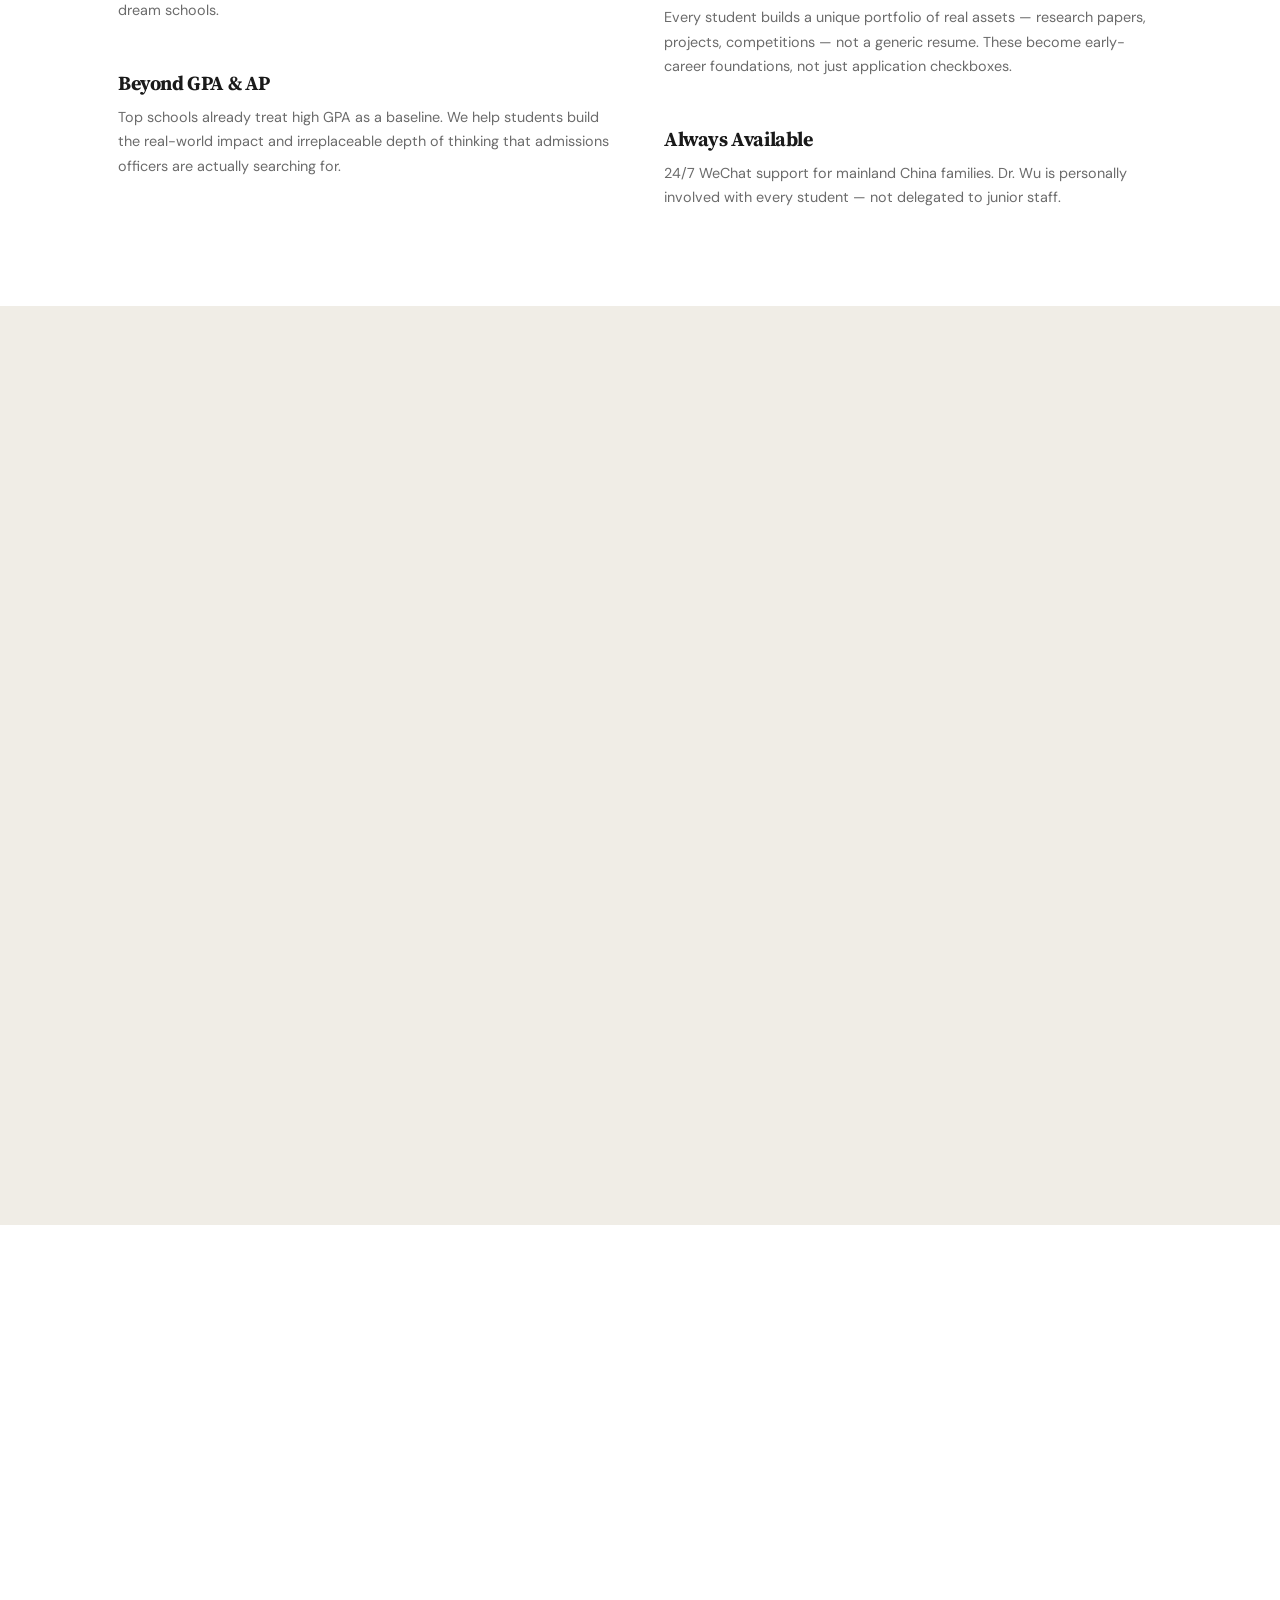
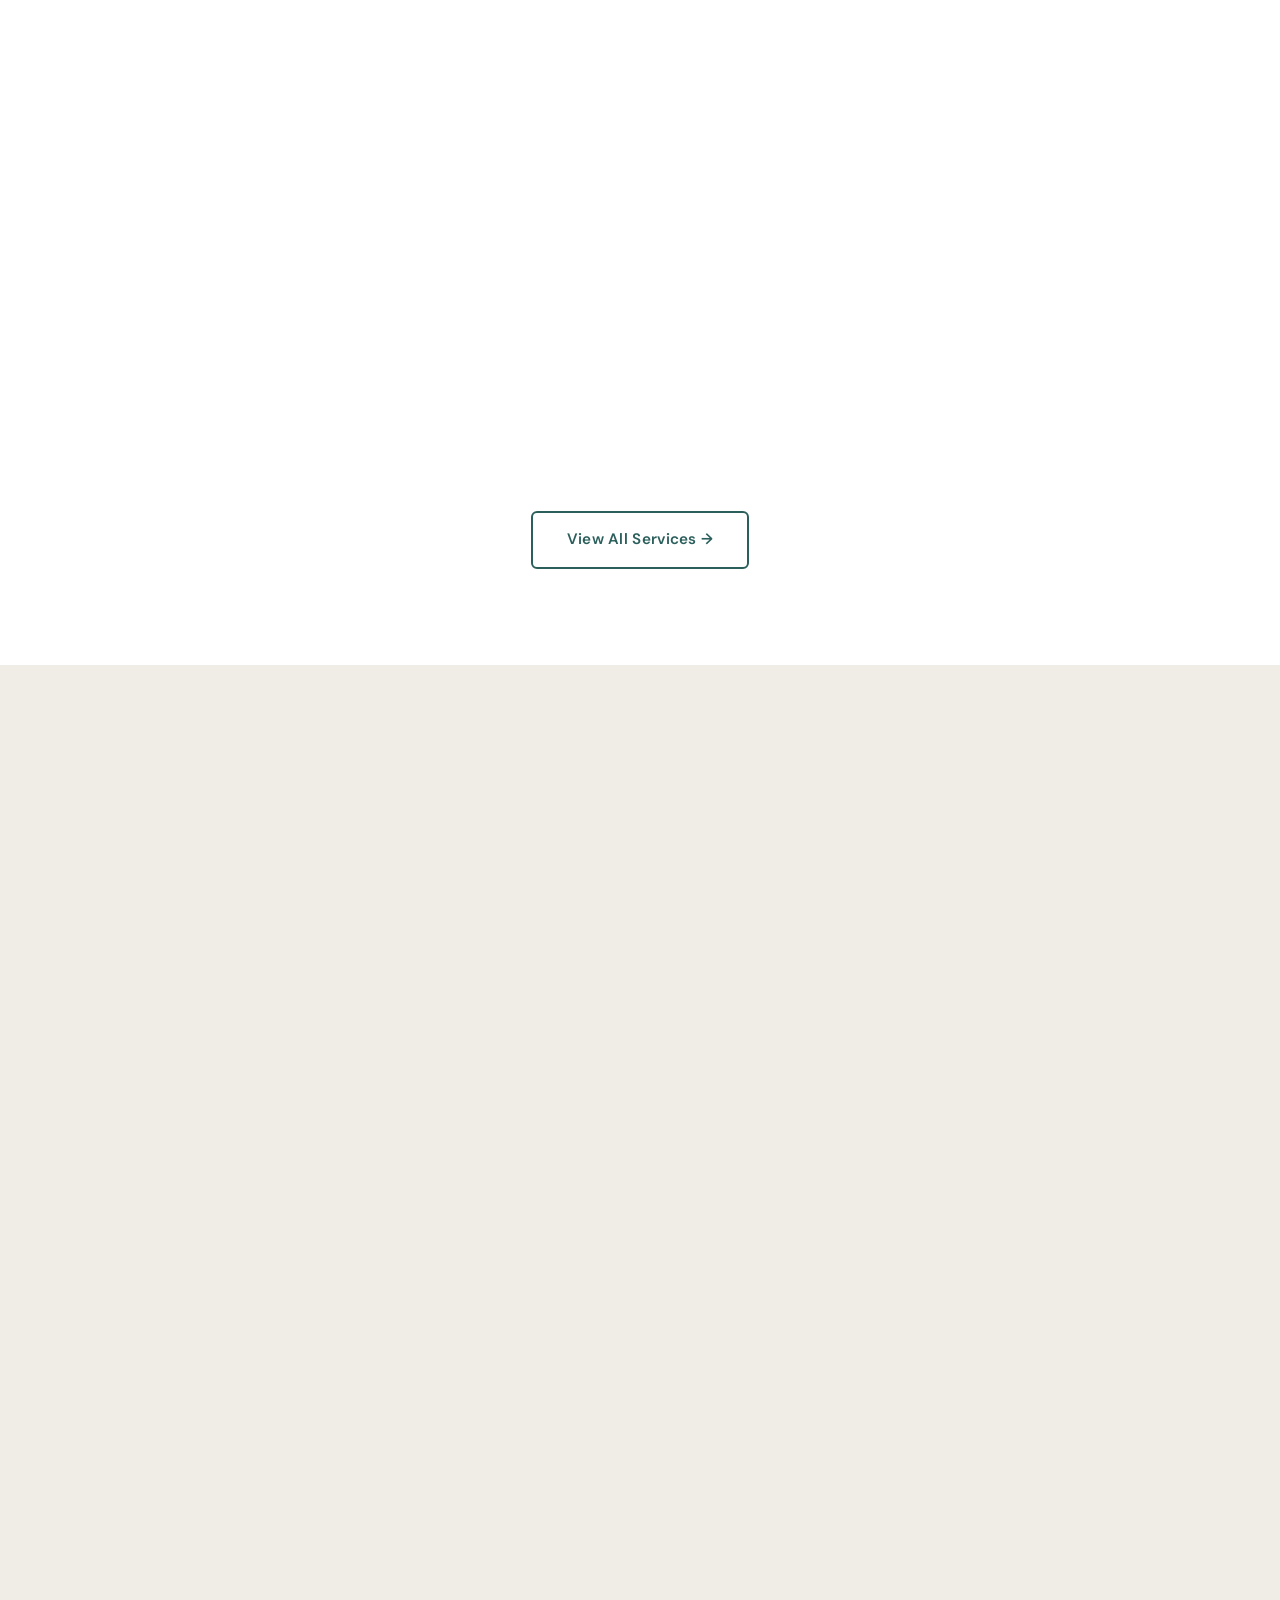
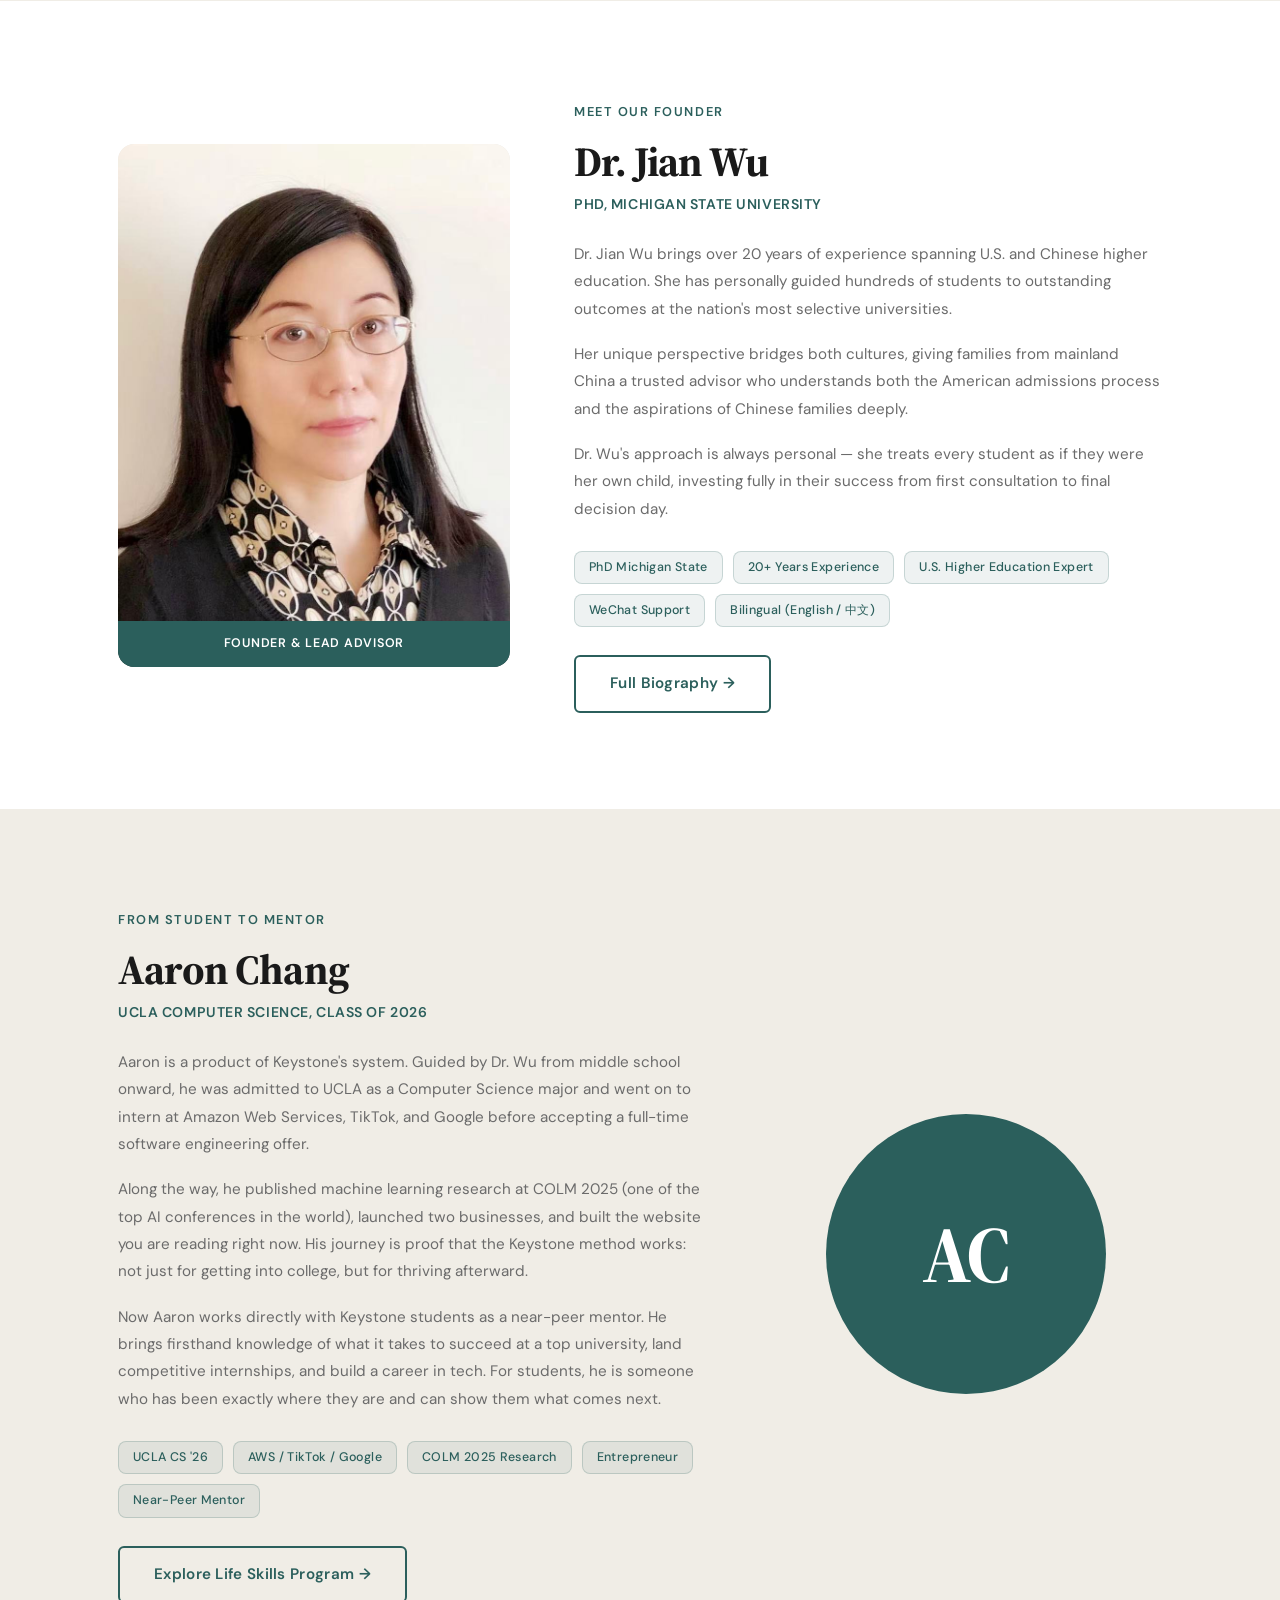
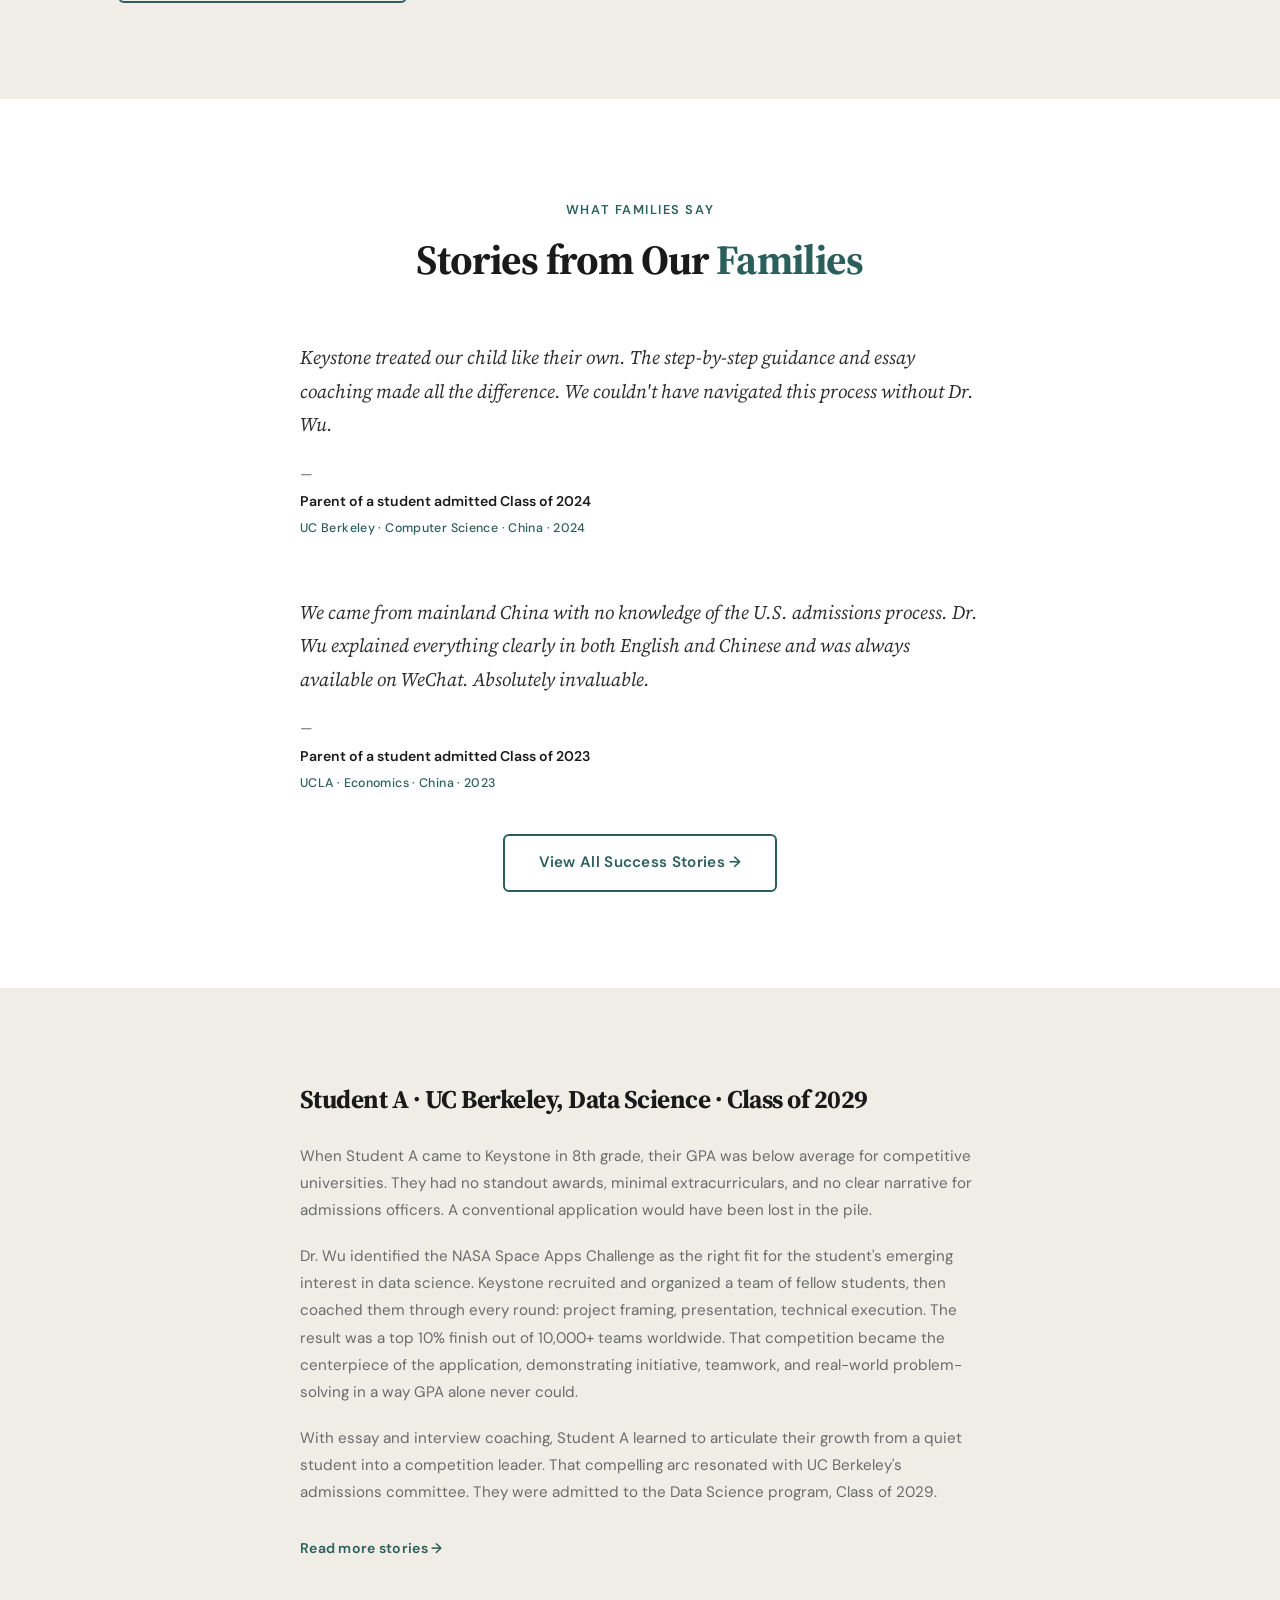
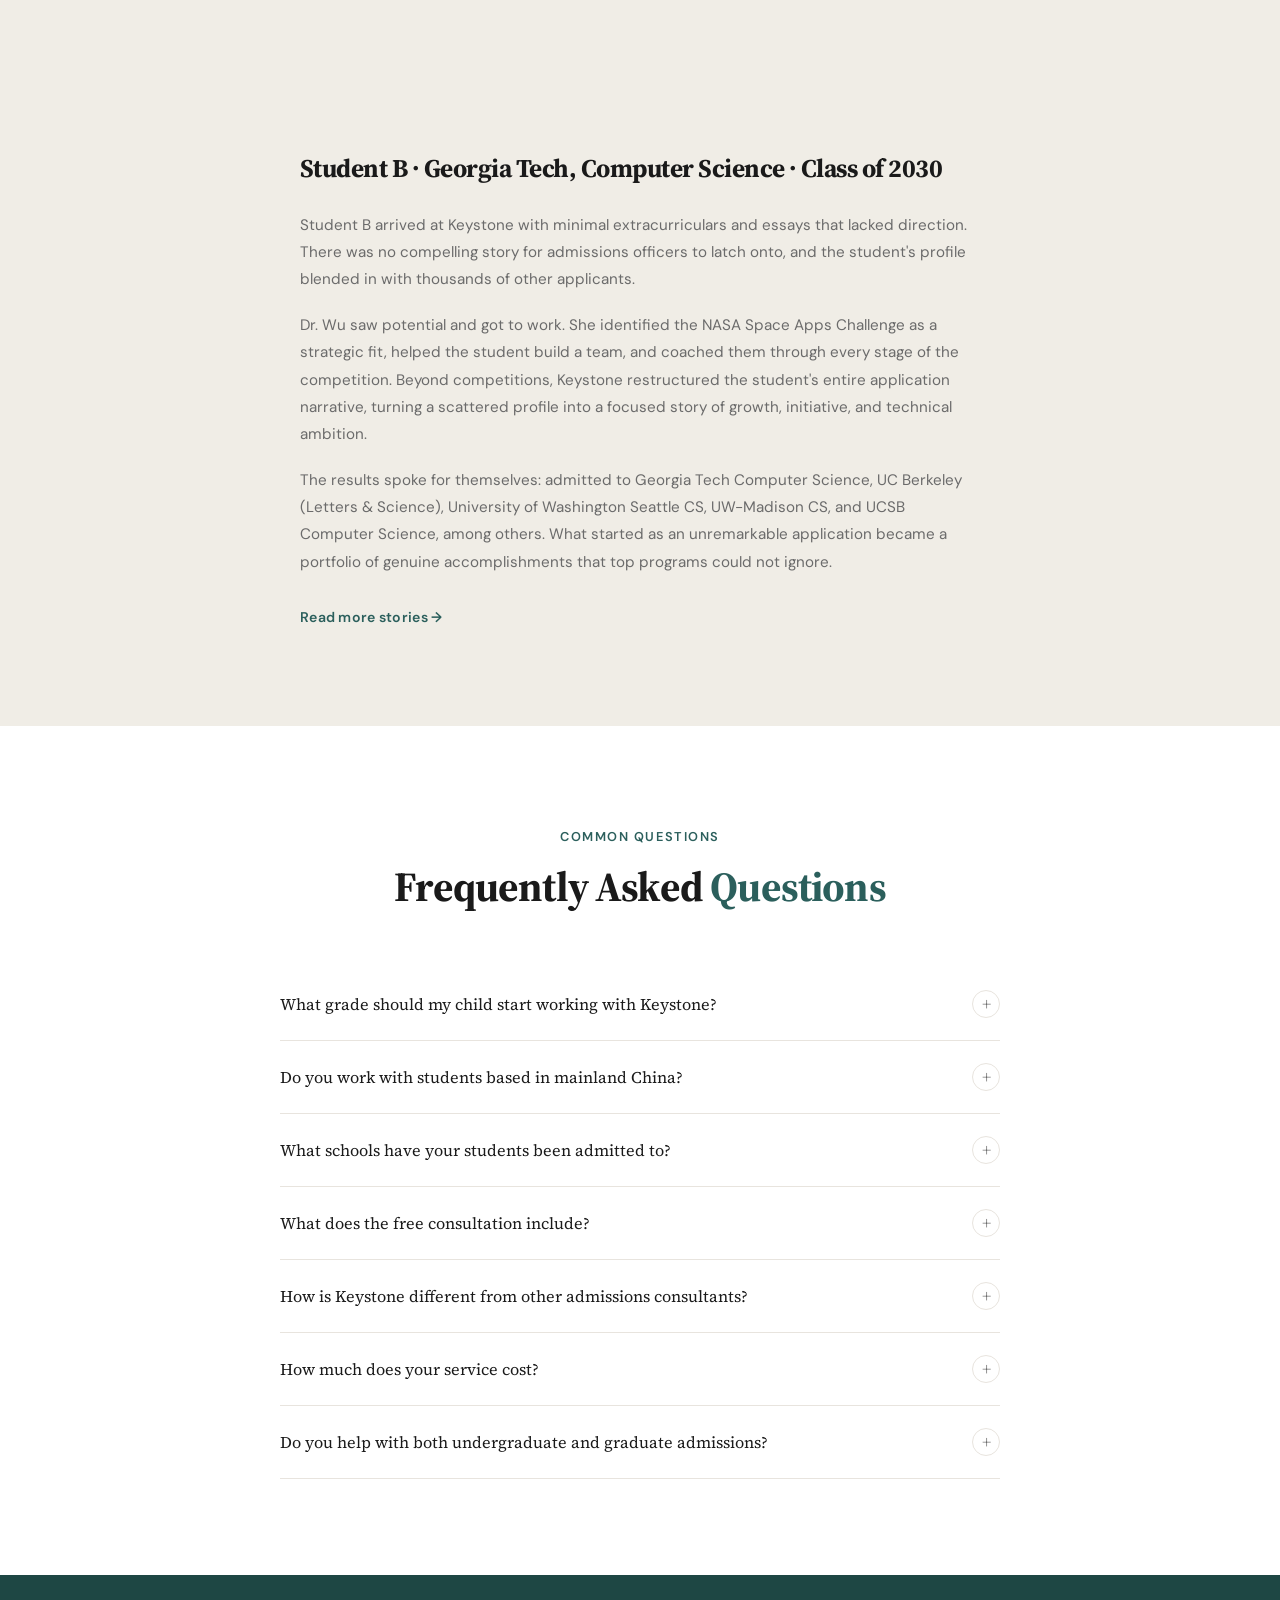
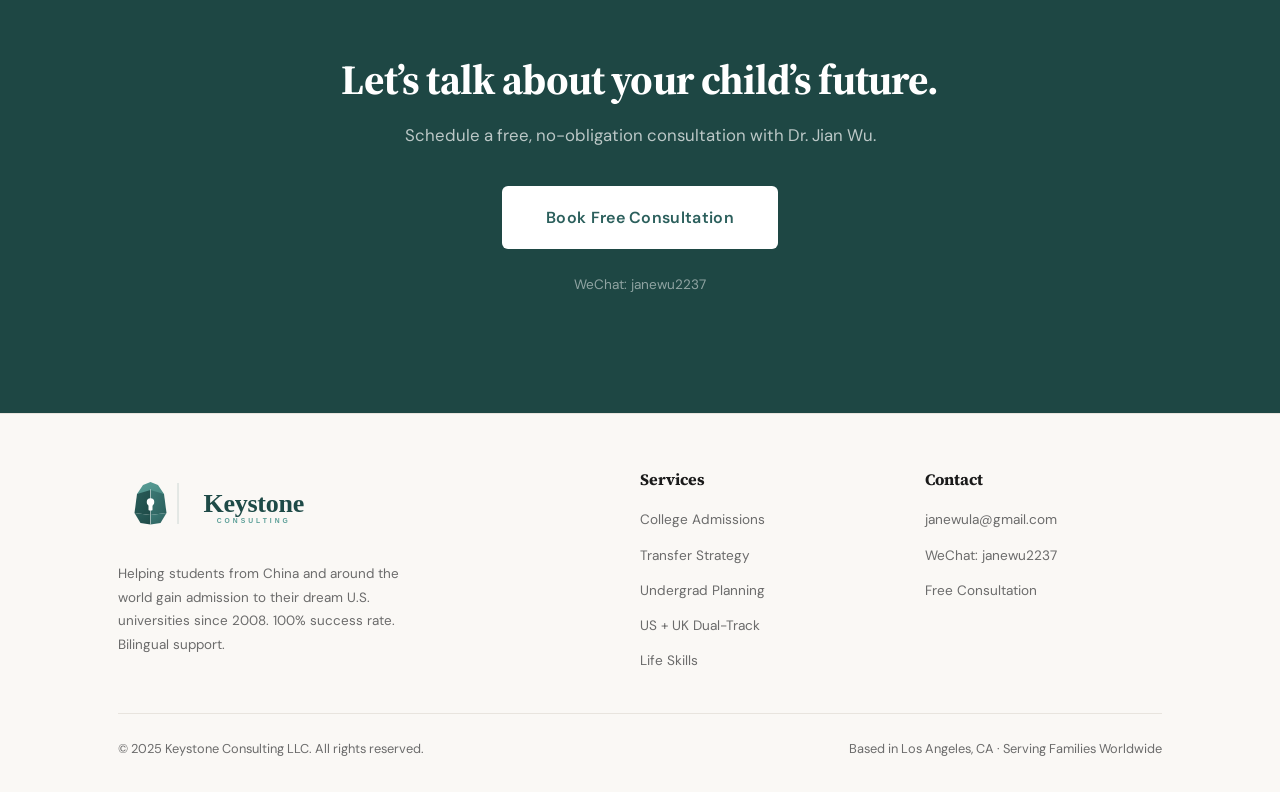
==== commit 7c29d170: "Expand site to 5-service platform with new pages, homepage redesign, and teal colorway Add 4 new ser" ====
--- a/index.html
+++ b/index.html
@@ -112,18 +112,18 @@
           <p data-i18n="home.why1_body">Our 100% university admission success rate is built on over 17 years of hands-on experience helping hundreds of students gain entry to their dream schools.</p>
         </div>
         <div class="why-item reveal">
-          <h3 data-i18n="home.why2_title">Elite Advisors</h3>
-          <p data-i18n="home.why2_body">Our team includes U.S. university professors and former admissions officers who know exactly what top schools are looking for in a candidate.</p>
+          <h3 data-i18n="home.why2_title">Beyond GPA & AP</h3>
+          <p data-i18n="home.why2_body">Top schools already treat high GPA as a baseline. We help students build the real-world impact and irreplaceable depth of thinking that admissions officers are actually searching for.</p>
         </div>
       </div>
       <div class="why-col why-col--offset">
         <div class="why-item reveal">
-          <h3 data-i18n="home.why3_title">Fully Personalized</h3>
-          <p data-i18n="home.why3_body">Every student receives a unique roadmap — from course selection and extracurriculars to essay coaching and interview preparation. No templates, no shortcuts.</p>
+          <h3 data-i18n="home.why3_title">Portfolio, Not Templates</h3>
+          <p data-i18n="home.why3_body">Every student builds a unique portfolio of real assets: research papers, projects, competitions. These become early-career foundations, not just application checkboxes.</p>
         </div>
         <div class="why-item reveal">
           <h3 data-i18n="home.why4_title">Always Available</h3>
-          <p data-i18n="home.why4_body">24/7 communication for parents and students. We support WeChat for mainland China families and ensure you are never left without an answer when it matters most.</p>
+          <p data-i18n="home.why4_body">24/7 WeChat support for mainland China families. Dr. Wu is personally involved with every student, not delegated to junior staff.</p>
         </div>
       </div>
     </div>
@@ -158,7 +158,7 @@
           <svg viewBox="0 0 24 24" fill="currentColor" aria-hidden="true"><path d="M12 17.27L18.18 21l-1.64-7.03L22 9.24l-7.19-.61L12 2 9.19 8.63 2 9.24l5.46 4.73L5.82 21z"/></svg>
         </div>
         <h3 data-i18n="home.ai3_title">The 5C Moat</h3>
-        <p data-i18n-html="home.ai3_body">We cultivate the five qualities AI cannot replace: <strong>Curiosity, Courage, Creativity, Empathy, and Communication</strong>. These are the human traits that elite admissions officers are genuinely looking for — and that define success after graduation.</p>
+        <p data-i18n-html="home.ai3_body">We cultivate the five qualities AI cannot replace: <strong>Curiosity, Courage, Creativity, Compassion, and Communication</strong>. These are the human traits that elite admissions officers are genuinely looking for and that define success after graduation.</p>
       </div>
     </div>
     <div class="ai-question reveal">
@@ -167,39 +167,43 @@
   </div>
 </section>
 
-<!-- ── SERVICES (two-column editorial list) ────────────────── -->
+<!-- ── SERVICES (5-service overview) ────────────────────────── -->
 <section class="section section--white" id="services">
   <div class="container">
     <div class="reveal text-center">
       <span class="label" data-i18n="home.svc_label">What We Do</span>
-      <h2 data-i18n-html="home.svc_h2">Comprehensive <span class="gold">Admissions Support</span></h2>
-    </div>
-    <div class="services-list reveal">
-      <div class="svc-list-item">
-        <h3 data-i18n="home.svc1_title">Dream School Planning</h3>
-        <p data-i18n="home.svc1_body">Best-fit universities and majors tailored to your child's strengths, goals, and academic profile.</p>
-      </div>
-      <div class="svc-list-item">
-        <h3 data-i18n="home.svc2_title">Standout Applications</h3>
-        <p data-i18n="home.svc2_body">Compelling narratives that differentiate your child from thousands of applicants.</p>
-      </div>
-      <div class="svc-list-item">
-        <h3 data-i18n="home.svc3_title">Essay & Interview Coaching</h3>
-        <p data-i18n="home.svc3_body">Personal statements, supplemental essays, and interview prep that leave a lasting impression.</p>
-      </div>
-      <div class="svc-list-item">
-        <h3 data-i18n="home.svc4_title">Academic & Activities Strategy</h3>
-        <p data-i18n="home.svc4_body">Course selection, extracurriculars, volunteering, and internship guidance for a competitive profile.</p>
-      </div>
-      <div class="svc-list-item">
-        <h3 data-i18n="home.svc5_title">Summer & Research Programs</h3>
-        <p data-i18n="home.svc5_body">Exclusive access to research opportunities at UC Berkeley, UCLA, and Stanford.</p>
-      </div>
-      <div class="svc-list-item svc-list-item--last">
-        <h3 data-i18n="home.svc6_title">Competitions & Hackathons</h3>
-        <p data-i18n="home.svc6_body">Real-world competitions and hackathons that add distinction to any application.</p>
-      </div>
-      <a href="./pages/services.html" class="svc-view-all" data-i18n="home.svc_all">View All Services &rarr;</a>
+      <h2 data-i18n-html="home.svc_h2">From First Application to <span class="gold">Career Launch</span></h2>
+      <p class="section-sub" data-i18n="home.svc_sub">Most consultants stop at acceptance letters. We guide students from high school through college and into their careers.</p>
+    </div>
+    <div class="home-services-grid">
+      <a href="./pages/services.html" class="home-svc-card reveal">
+        <span class="home-svc-num">01</span>
+        <h3 data-i18n="home.svc1_title">College Admissions Consulting</h3>
+        <p data-i18n="home.svc1_body">Dream school selection, essay coaching, interview prep, extracurricular strategy, and research placements. The complete admissions package.</p>
+      </a>
+      <a href="./pages/transfer.html" class="home-svc-card reveal">
+        <span class="home-svc-num">02</span>
+        <h3 data-i18n="home.svc2_title">Transfer Strategy</h3>
+        <p data-i18n="home.svc2_body">Community college to UC, lower-ranked to top 20, or any school to your dream program. We build the roadmap and execute it.</p>
+      </a>
+      <a href="./pages/undergrad-planning.html" class="home-svc-card reveal">
+        <span class="home-svc-num">03</span>
+        <h3 data-i18n="home.svc3_title">4-Year Undergrad Planning</h3>
+        <p data-i18n="home.svc3_body">Course planning, career roadmap, grad school prep, and AI-era skill building. A semester-by-semester plan for college success.</p>
+      </a>
+      <a href="./pages/dual-track.html" class="home-svc-card reveal">
+        <span class="home-svc-num">04</span>
+        <h3 data-i18n="home.svc4_title">US + UK Dual-Track</h3>
+        <p data-i18n="home.svc4_body">Apply to American and British universities simultaneously. Two systems, one coherent strategy, bilingual support throughout.</p>
+      </a>
+      <a href="./pages/life-skills.html" class="home-svc-card reveal">
+        <span class="home-svc-num">05</span>
+        <h3 data-i18n="home.svc5_title">Life Skills & Professional Development</h3>
+        <p data-i18n="home.svc5_body">Productivity, AI literacy, time management, and professional communication. The real-world skills that turn good students into successful adults.</p>
+      </a>
+    </div>
+    <div style="text-align:center; margin-top:40px;">
+      <a href="./pages/services.html" class="btn btn-outline" data-i18n="home.svc_all">View All Services &rarr;</a>
     </div>
   </div>
 </section>
@@ -270,8 +274,39 @@
   </div>
 </section>
 
+<!-- ── FROM STUDENT TO MENTOR (Aaron Chang) ──────────────── -->
+<section class="section section--cream" id="mentor">
+  <div class="container">
+    <div class="mentor-inner">
+      <div class="mentor-content reveal">
+        <span class="label" data-i18n="home.mentor_label">From Student to Mentor</span>
+        <h2 data-i18n="home.mentor_h2">Aaron Chang</h2>
+        <div class="mentor-title" data-i18n="home.mentor_title">UCLA Computer Science, Class of 2026</div>
+        <p data-i18n="home.mentor_p1">Aaron is a product of Keystone's system. Guided by Dr. Wu from middle school onward, he was admitted to UCLA as a Computer Science major and went on to intern at Amazon Web Services, TikTok, and Google before accepting a full-time software engineering offer.</p>
+        <p data-i18n="home.mentor_p2">Along the way, he published machine learning research at COLM 2025 (one of the top AI conferences in the world), launched two businesses, and built the website you are reading right now. His journey is proof that the Keystone method works: not just for getting into college, but for thriving afterward.</p>
+        <p data-i18n="home.mentor_p3">Now Aaron works directly with Keystone students as a near-peer mentor. He brings firsthand knowledge of what it takes to succeed at a top university, land competitive internships, and build a career in tech. For students, he is someone who has been exactly where they are and can show them what comes next.</p>
+        <div class="founder-creds">
+          <span class="cred-tag" data-i18n="home.mentor_cred1">UCLA CS '26</span>
+          <span class="cred-tag" data-i18n="home.mentor_cred2">AWS / TikTok / Google</span>
+          <span class="cred-tag" data-i18n="home.mentor_cred3">COLM 2025 Research</span>
+          <span class="cred-tag" data-i18n="home.mentor_cred4">Entrepreneur</span>
+          <span class="cred-tag" data-i18n="home.mentor_cred5">Near-Peer Mentor</span>
+        </div>
+        <div style="margin-top:28px;">
+          <a href="./pages/life-skills.html" class="btn btn-outline" data-i18n="home.mentor_link">Explore Life Skills Program &rarr;</a>
+        </div>
+      </div>
+      <div class="reveal">
+        <div class="mentor-portrait-placeholder">
+          <span>AC</span>
+        </div>
+      </div>
+    </div>
+  </div>
+</section>
+
 <!-- ── TESTIMONIALS (editorial pull-quotes) ───────────────── -->
-<section class="section section--cream" id="testimonials">
+<section class="section section--white" id="testimonials">
   <div class="container">
     <div class="reveal text-center">
       <span class="label" data-i18n="home.testi_label">What Families Say</span>
@@ -299,21 +334,34 @@
   </div>
 </section>
 
-<!-- ── CASE STUDY (editorial narrative) ────────────────────── -->
-<section class="section section--white" id="case-studies">
+<!-- ── CASE STUDY A (editorial narrative) ──────────────────── -->
+<section class="section section--cream" id="case-studies">
   <div class="container">
     <div class="case-narrative reveal">
-      <h3 class="case-narrative-heading" data-i18n="home.case1_heading">Jason · UC Berkeley, Data Science · Class of 2029</h3>
-      <p data-i18n="home.case1_p1">When Jason came to Keystone in 8th grade, his GPA was below average for competitive universities. He had no standout awards, minimal extracurriculars, and no clear narrative for admissions officers. A conventional application would have been lost in the pile.</p>
-      <p data-i18n="home.case1_p2">Dr. Wu identified the NASA Space Apps Challenge as the right fit for Jason's emerging interest in data science. Keystone recruited and organized a team of fellow students, then coached them through every round — project framing, presentation, technical execution. The result: a top 10% finish out of 10,000+ teams worldwide. That competition became the centerpiece of Jason's application, demonstrating initiative, teamwork, and real-world problem-solving in a way GPA alone never could.</p>
-      <p data-i18n="home.case1_p3">With essay and interview coaching, Jason learned to articulate his growth from a quiet student into a competition leader. That compelling arc resonated with UC Berkeley's admissions committee. He was admitted to the Data Science program, Class of 2029.</p>
+      <h3 class="case-narrative-heading" data-i18n="home.case1_heading">Student A · UC Berkeley, Data Science · Class of 2029</h3>
+      <p data-i18n="home.case1_p1">When Student A came to Keystone in 8th grade, their GPA was below average for competitive universities. They had no standout awards, minimal extracurriculars, and no clear narrative for admissions officers. A conventional application would have been lost in the pile.</p>
+      <p data-i18n="home.case1_p2">Dr. Wu identified the NASA Space Apps Challenge as the right fit for the student's emerging interest in data science. Keystone recruited and organized a team of fellow students, then coached them through every round: project framing, presentation, technical execution. The result was a top 10% finish out of 10,000+ teams worldwide. That competition became the centerpiece of the application, demonstrating initiative, teamwork, and real-world problem-solving in a way GPA alone never could.</p>
+      <p data-i18n="home.case1_p3">With essay and interview coaching, Student A learned to articulate their growth from a quiet student into a competition leader. That compelling arc resonated with UC Berkeley's admissions committee. They were admitted to the Data Science program, Class of 2029.</p>
       <a href="./pages/success-stories.html" class="svc-view-all" data-i18n="home.case_cta">Read more stories &rarr;</a>
     </div>
   </div>
 </section>
 
+<!-- ── CASE STUDY B (editorial narrative) ──────────────────── -->
+<section class="section section--cream" id="case-study-b">
+  <div class="container">
+    <div class="case-narrative reveal">
+      <h3 class="case-narrative-heading" data-i18n="home.case2_heading">Student B · Georgia Tech, Computer Science · Class of 2030</h3>
+      <p data-i18n="home.case2_p1">Student B arrived at Keystone with minimal extracurriculars and essays that lacked direction. There was no compelling story for admissions officers to latch onto, and the student's profile blended in with thousands of other applicants.</p>
+      <p data-i18n="home.case2_p2">Dr. Wu saw potential and got to work. She identified the NASA Space Apps Challenge as a strategic fit, helped the student build a team, and coached them through every stage of the competition. Beyond competitions, Keystone restructured the student's entire application narrative, turning a scattered profile into a focused story of growth, initiative, and technical ambition.</p>
+      <p data-i18n="home.case2_p3">The results spoke for themselves: admitted to Georgia Tech Computer Science, UC Berkeley (Letters &amp; Science), University of Washington Seattle CS, UW-Madison CS, and UCSB Computer Science, among others. What started as an unremarkable application became a portfolio of genuine accomplishments that top programs could not ignore.</p>
+      <a href="./pages/success-stories.html" class="svc-view-all" data-i18n="home.case_cta">Read more stories &rarr;</a>
+    </div>
+  </div>
+</section>
+
 <!-- ── FAQ (clean, white background) ──────────────────────── -->
-<section class="section section--cream" id="faq">
+<section class="section section--white" id="faq">
   <div class="container">
     <div class="reveal text-center">
       <span class="label" data-i18n="home.faq_label">Common Questions</span>
--- a/css/styles.css
+++ b/css/styles.css
@@ -544,6 +544,68 @@
 }
 .svc-view-all:hover { color: var(--teal-light); }
 
+/* ── HOME SERVICES (5-card grid) ─────────────────────────── */
+.home-services-grid {
+  display: grid;
+  grid-template-columns: repeat(3, 1fr);
+  gap: 24px;
+  margin-top: 48px;
+}
+.home-svc-card {
+  background: var(--cream);
+  border-radius: var(--r-lg);
+  padding: 36px 28px 32px;
+  text-decoration: none;
+  display: flex;
+  flex-direction: column;
+  position: relative;
+  overflow: hidden;
+  border: 1px solid rgba(0,0,0,0.04);
+  transition: transform var(--ease), box-shadow var(--ease);
+}
+.home-svc-card::before {
+  content: '';
+  position: absolute;
+  top: 0; left: 0; right: 0;
+  height: 3px;
+  background: var(--teal);
+  opacity: 0;
+  transition: opacity var(--ease);
+}
+.home-svc-card:hover {
+  transform: translateY(-6px);
+  box-shadow: 0 12px 40px rgba(0,0,0,0.1);
+}
+.home-svc-card:hover::before { opacity: 1; }
+.home-svc-num {
+  font-family: var(--serif);
+  font-size: 0.78rem;
+  font-weight: 700;
+  color: var(--teal);
+  letter-spacing: 0.08em;
+  margin-bottom: 14px;
+  opacity: 0.5;
+}
+.home-svc-card h3 {
+  font-size: 1.15rem;
+  line-height: 1.3;
+  margin-bottom: 12px;
+  color: var(--charcoal);
+}
+.home-svc-card p {
+  font-size: 0.88rem;
+  color: var(--muted);
+  line-height: 1.7;
+  flex: 1;
+}
+@media (max-width: 900px) {
+  .home-services-grid { grid-template-columns: repeat(2, 1fr); }
+}
+@media (max-width: 640px) {
+  .home-services-grid { grid-template-columns: 1fr; }
+  .home-svc-card { padding: 28px 24px; }
+}
+
 /* ── SERVICES DETAIL (services page) ─────────────────────── */
 .services-detail-grid {
   display: grid;
@@ -1294,15 +1356,20 @@
   padding: 0;
   overflow: hidden;
   position: relative;
+  border-bottom: 1px solid rgba(0,0,0,0.06);
 }
 .hero-compact .hero-bg { display: none; }
 .hero-compact-inner {
   position: relative; z-index: 2;
   padding: 140px 0 72px;
-  text-align: center;
-}
-.hero-compact h1 { color: var(--charcoal); margin-bottom: 16px; }
-.hero-compact .hero-sub { color: var(--muted); max-width: 560px; margin: 0 auto; font-size: 1.05rem; }
+  text-align: left;
+  max-width: 720px;
+}
+.hero-compact h1 { color: var(--charcoal); margin-bottom: 20px; font-size: clamp(2rem, 4vw, 2.8rem); }
+.hero-compact .hero-sub { color: var(--muted); max-width: 600px; font-size: 1.1rem; line-height: 1.7; }
+.hero-compact .label { margin-bottom: 16px; }
+.hero-compact--center .hero-compact-inner { text-align: center; max-width: 100%; }
+.hero-compact--center .hero-sub { margin: 0 auto; }
 
 /* ── SCROLL ANIMATION ─────────────────────────────────────── */
 .reveal {
@@ -1316,6 +1383,281 @@
   .reveal { opacity: 1; transform: none; transition: none; }
   * { transition-duration: 0.01ms !important; animation-duration: 0.01ms !important; }
 }
+
+/* ── NAV DROPDOWN ────────────────────────────────────────── */
+.nav-dropdown {
+  position: relative;
+}
+.nav-dropdown > a::after {
+  content: '';
+  display: inline-block;
+  width: 5px; height: 5px;
+  border-right: 1.5px solid currentColor;
+  border-bottom: 1.5px solid currentColor;
+  transform: rotate(45deg);
+  margin-left: 5px;
+  vertical-align: 2px;
+  transition: transform var(--ease);
+}
+.nav-dropdown:hover > a::after {
+  transform: rotate(-135deg);
+}
+.nav-dropdown-menu {
+  display: none;
+  position: absolute;
+  top: 100%;
+  left: 50%;
+  transform: translateX(-50%);
+  background: var(--white);
+  border: 1px solid var(--light-gray);
+  border-radius: var(--r-md);
+  box-shadow: var(--shadow-md);
+  padding: 10px 0;
+  min-width: 220px;
+  z-index: 1001;
+  list-style: none;
+}
+.nav-dropdown-menu li a {
+  display: block;
+  padding: 8px 20px;
+  font-size: 0.84rem;
+  font-weight: 500;
+  color: var(--text);
+  text-decoration: none;
+  white-space: nowrap;
+  border-bottom: none;
+  transition: background var(--ease), color var(--ease);
+}
+.nav-dropdown-menu li a:hover {
+  background: var(--teal-glass);
+  color: var(--teal);
+}
+.nav-dropdown:hover .nav-dropdown-menu,
+.nav-dropdown:focus-within .nav-dropdown-menu {
+  display: block;
+}
+
+/* Mobile services sub-links */
+.mobile-services-header {
+  list-style: none;
+}
+.mobile-services-header span {
+  color: var(--muted);
+  font-size: 0.78rem;
+  font-weight: 700;
+  text-transform: uppercase;
+  letter-spacing: 0.1em;
+}
+.mobile-services-sub a {
+  padding-left: 16px;
+  font-size: 0.95rem !important;
+}
+
+/* ── MENTOR SECTION (Aaron Chang) ───────────────────────── */
+.mentor-inner {
+  display: grid;
+  grid-template-columns: 3fr 2fr;
+  gap: 64px;
+  align-items: center;
+}
+.mentor-portrait-placeholder {
+  width: 280px; height: 280px;
+  border-radius: 50%;
+  background: var(--teal);
+  display: flex; align-items: center; justify-content: center;
+  margin: 0 auto;
+}
+.mentor-portrait-placeholder span {
+  font-family: var(--serif);
+  font-size: 5rem;
+  font-weight: 700;
+  color: var(--white);
+  letter-spacing: -0.02em;
+}
+.mentor-content .label { color: var(--teal); }
+.mentor-content h2 { color: var(--charcoal); margin-bottom: 6px; }
+.mentor-title { color: var(--teal); font-size: 0.88rem; letter-spacing: 0.04em; text-transform: uppercase; margin-bottom: 24px; font-weight: 600; }
+.mentor-content p { color: var(--muted); font-size: 0.95rem; line-height: 1.8; margin-bottom: 18px; }
+
+/* ── SERVICE HUB ─────────────────────────────────────────── */
+.service-hub-grid {
+  display: grid;
+  grid-template-columns: repeat(3, 1fr);
+  gap: 32px;
+  margin-top: 56px;
+}
+.service-hub-card {
+  background: var(--cream);
+  border-radius: 16px;
+  padding: 40px 32px 36px;
+  border: 1px solid rgba(0,0,0,0.06);
+  transition: transform var(--ease), box-shadow var(--ease);
+  display: flex;
+  flex-direction: column;
+  overflow: hidden;
+  position: relative;
+}
+.service-hub-card:hover {
+  transform: translateY(-6px);
+  box-shadow: 0 12px 40px rgba(0,0,0,0.1);
+}
+.service-hub-card .hub-accent {
+  position: absolute;
+  top: 0;
+  left: 0;
+  right: 0;
+  height: 4px;
+  background: var(--teal);
+}
+.service-hub-card .hub-num {
+  font-family: var(--serif);
+  font-size: 0.82rem;
+  font-weight: 700;
+  color: var(--teal);
+  letter-spacing: 0.08em;
+  text-transform: uppercase;
+  margin-bottom: 16px;
+  opacity: 0.6;
+}
+.service-hub-card h3 {
+  font-size: 1.3rem;
+  line-height: 1.3;
+  margin-bottom: 16px;
+  color: var(--navy);
+}
+.service-hub-card p {
+  font-size: 0.92rem;
+  color: var(--muted);
+  line-height: 1.75;
+  margin-bottom: 28px;
+  flex: 1;
+}
+.service-hub-card .hub-link {
+  display: inline-flex;
+  align-items: center;
+  gap: 6px;
+  font-size: 0.88rem;
+  font-weight: 700;
+  color: var(--teal);
+  text-decoration: none;
+  letter-spacing: 0.02em;
+  transition: gap var(--ease), color var(--ease);
+}
+.service-hub-card .hub-link:hover {
+  color: var(--teal-light);
+  gap: 10px;
+}
+
+/* ── SERVICE DETAIL PAGE ─────────────────────────────────── */
+.service-detail-body {
+  max-width: 720px;
+  margin: 0 auto;
+}
+.service-detail-body h2 {
+  margin-top: 48px;
+  margin-bottom: 16px;
+}
+.service-detail-body h3 {
+  margin-top: 0;
+  margin-bottom: 16px;
+  font-size: 1.4rem;
+}
+.service-detail-body p {
+  color: var(--muted);
+  font-size: 1rem;
+  line-height: 1.85;
+  margin-bottom: 20px;
+}
+.service-detail-body p:first-of-type {
+  font-size: 1.1rem;
+  color: var(--text);
+  line-height: 1.8;
+}
+.service-detail-list {
+  list-style: none;
+  margin: 0;
+  display: grid;
+  gap: 0;
+}
+.service-detail-list li {
+  padding: 20px 0 20px 0;
+  position: relative;
+  font-size: 0.95rem;
+  line-height: 1.75;
+  color: var(--text);
+  border-bottom: 1px solid var(--light-gray);
+  padding-left: 32px;
+}
+.service-detail-list li:last-child { border-bottom: none; }
+.service-detail-list li::before {
+  content: '';
+  position: absolute;
+  left: 0;
+  top: 26px;
+  width: 8px;
+  height: 8px;
+  border-radius: 50%;
+  background: var(--teal);
+}
+.service-detail-list li strong {
+  color: var(--charcoal);
+}
+
+/* Service section divider */
+.service-section {
+  padding: 56px 0;
+  border-top: 1px solid var(--light-gray);
+}
+.service-section:first-child {
+  border-top: none;
+  padding-top: 0;
+}
+.service-section-label {
+  display: inline-block;
+  font-family: var(--sans);
+  font-size: 0.72rem;
+  font-weight: 700;
+  letter-spacing: 0.14em;
+  text-transform: uppercase;
+  color: var(--teal);
+  margin-bottom: 20px;
+}
+
+.service-callout {
+  background: var(--teal-dark);
+  color: var(--white);
+  border-radius: var(--r-lg);
+  padding: 44px 40px;
+  margin: 0;
+}
+.service-callout h3 { color: var(--white); margin-bottom: 14px; font-size: 1.3rem; }
+.service-callout p, .service-detail-body .service-callout p { color: var(--white); font-size: 0.95rem; line-height: 1.8; }
+
+.service-who {
+  background: var(--cream);
+  border-radius: var(--r-lg);
+  padding: 40px;
+  margin: 0;
+  border: 1px solid rgba(0,0,0,0.06);
+}
+.service-who h3 { margin-bottom: 14px; }
+.service-who p { color: var(--muted); font-size: 0.95rem; line-height: 1.8; }
+
+/* ── AUDIENCE SPLIT (Life Skills) ────────────────────────── */
+.audience-split {
+  display: grid;
+  grid-template-columns: 1fr 1fr;
+  gap: 32px;
+  margin-top: 48px;
+}
+.audience-card {
+  background: var(--white);
+  border-radius: var(--r-md);
+  padding: 36px 28px;
+  box-shadow: var(--shadow-sm);
+}
+.audience-card h3 { margin-bottom: 12px; }
+.audience-card p { color: var(--muted); font-size: 0.92rem; line-height: 1.75; }
 
 /* ── RESPONSIVE ───────────────────────────────────────────── */
 @media (max-width: 1024px) {
@@ -1335,6 +1677,12 @@
   .founder-inner { grid-template-columns: 1fr; text-align: center; }
   .founder-portrait { max-width: 280px; margin: 0 auto; }
   .founder-content { text-align: left; }
+  .mentor-inner { grid-template-columns: 1fr; text-align: center; }
+  .mentor-portrait-placeholder { margin: 0 auto 32px; width: 220px; height: 220px; }
+  .mentor-portrait-placeholder span { font-size: 4rem; }
+  .mentor-content { text-align: left; }
+  .service-hub-grid { grid-template-columns: repeat(2, 1fr); gap: 24px; }
+  .audience-split { grid-template-columns: 1fr; }
   .contact-inner { grid-template-columns: 1fr; }
   .footer-inner { grid-template-columns: 1fr 1fr; }
   .process-steps::before { display: none; }
@@ -1370,10 +1718,14 @@
   .form-row { grid-template-columns: 1fr; }
   .footer-inner { grid-template-columns: 1fr; }
   .grid-3 { grid-template-columns: 1fr; }
+  .service-hub-grid { grid-template-columns: 1fr; }
+  .service-hub-card { padding: 32px 24px 28px; }
   .stats-grid { grid-template-columns: 1fr 1fr; }
   .contact-method-cards { grid-template-columns: 1fr; }
   .contact-info-faq { grid-template-columns: 1fr; gap: 40px; }
   .featured-story { padding: 28px 24px; }
-  .hero-compact-inner { padding: 120px 0 56px; }
-  .hero-compact .container { padding-left: 32px; padding-right: 32px; }
-}
+  .hero-compact-inner { padding: 120px 0 48px; }
+  .hero-compact .container { padding-left: 24px; padding-right: 24px; }
+  .home-services-grid { grid-template-columns: 1fr; }
+  .home-svc-card { padding: 28px 24px; }
+}
